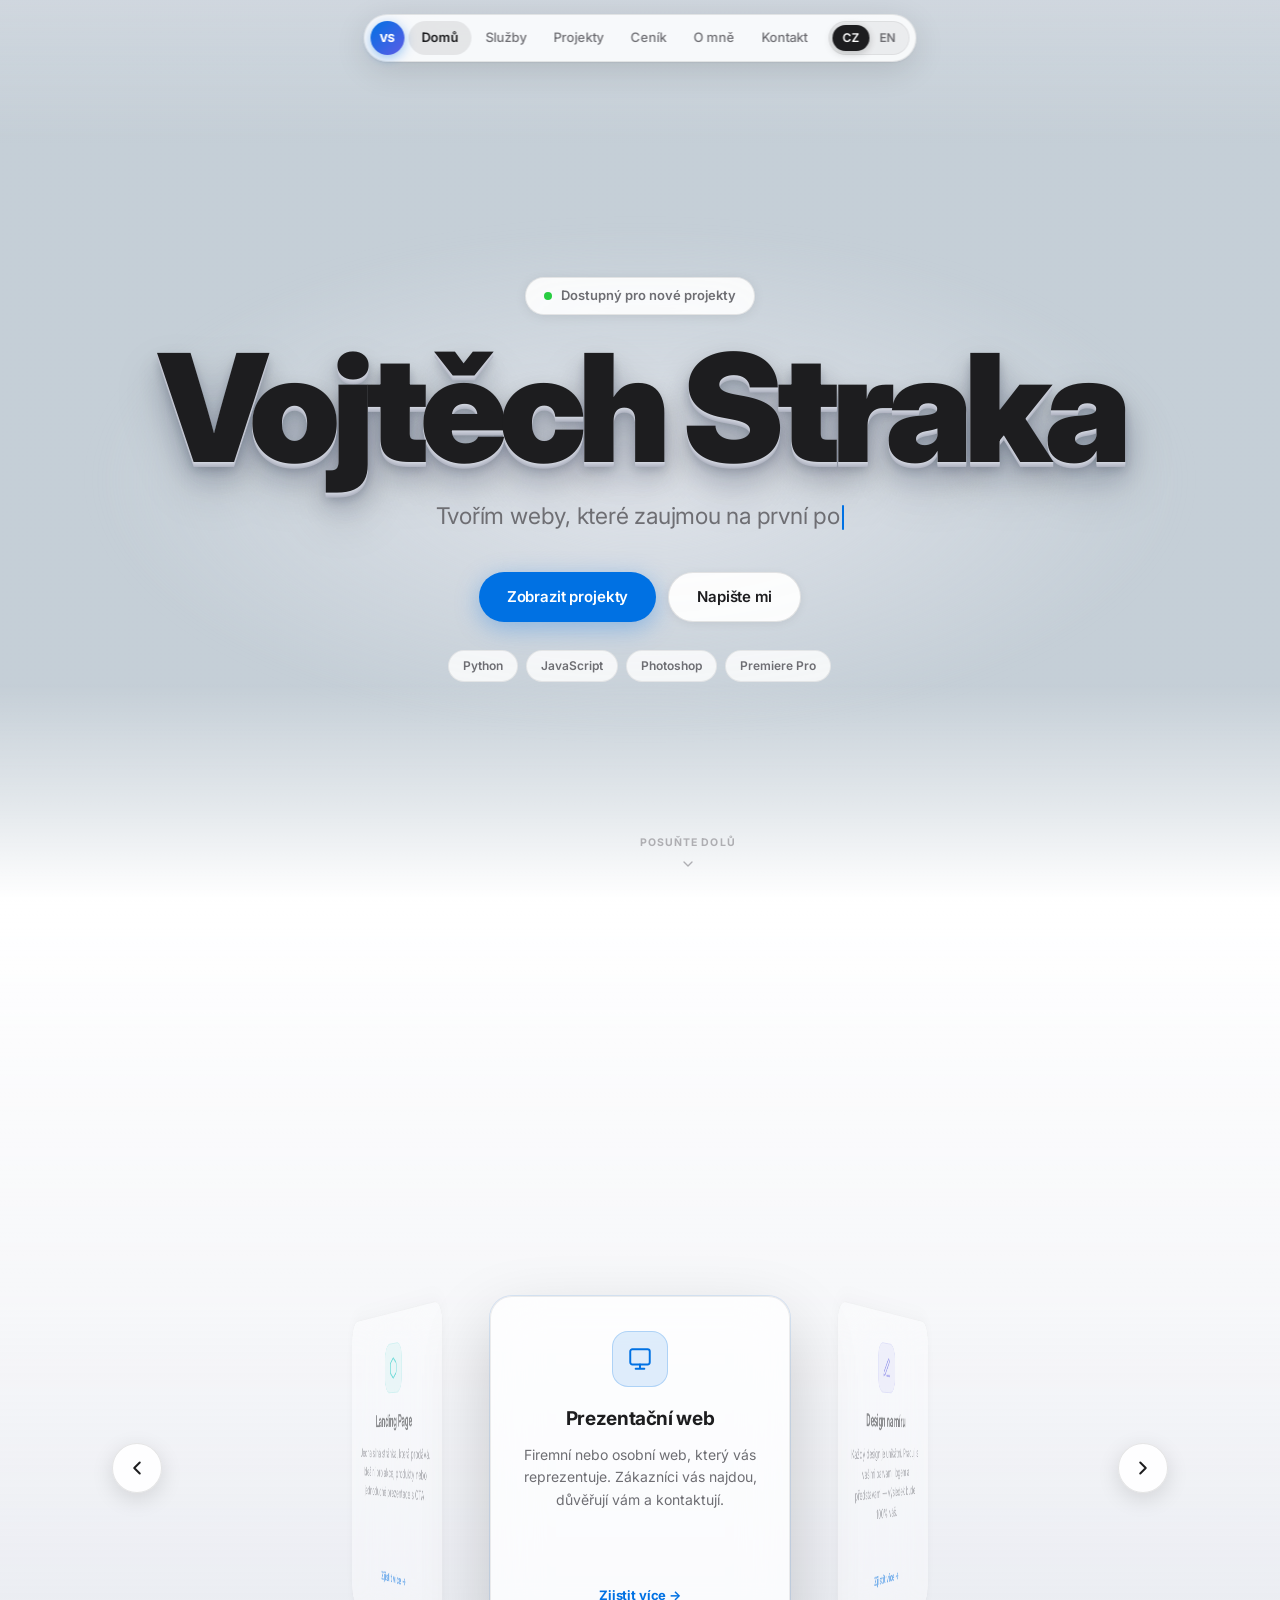
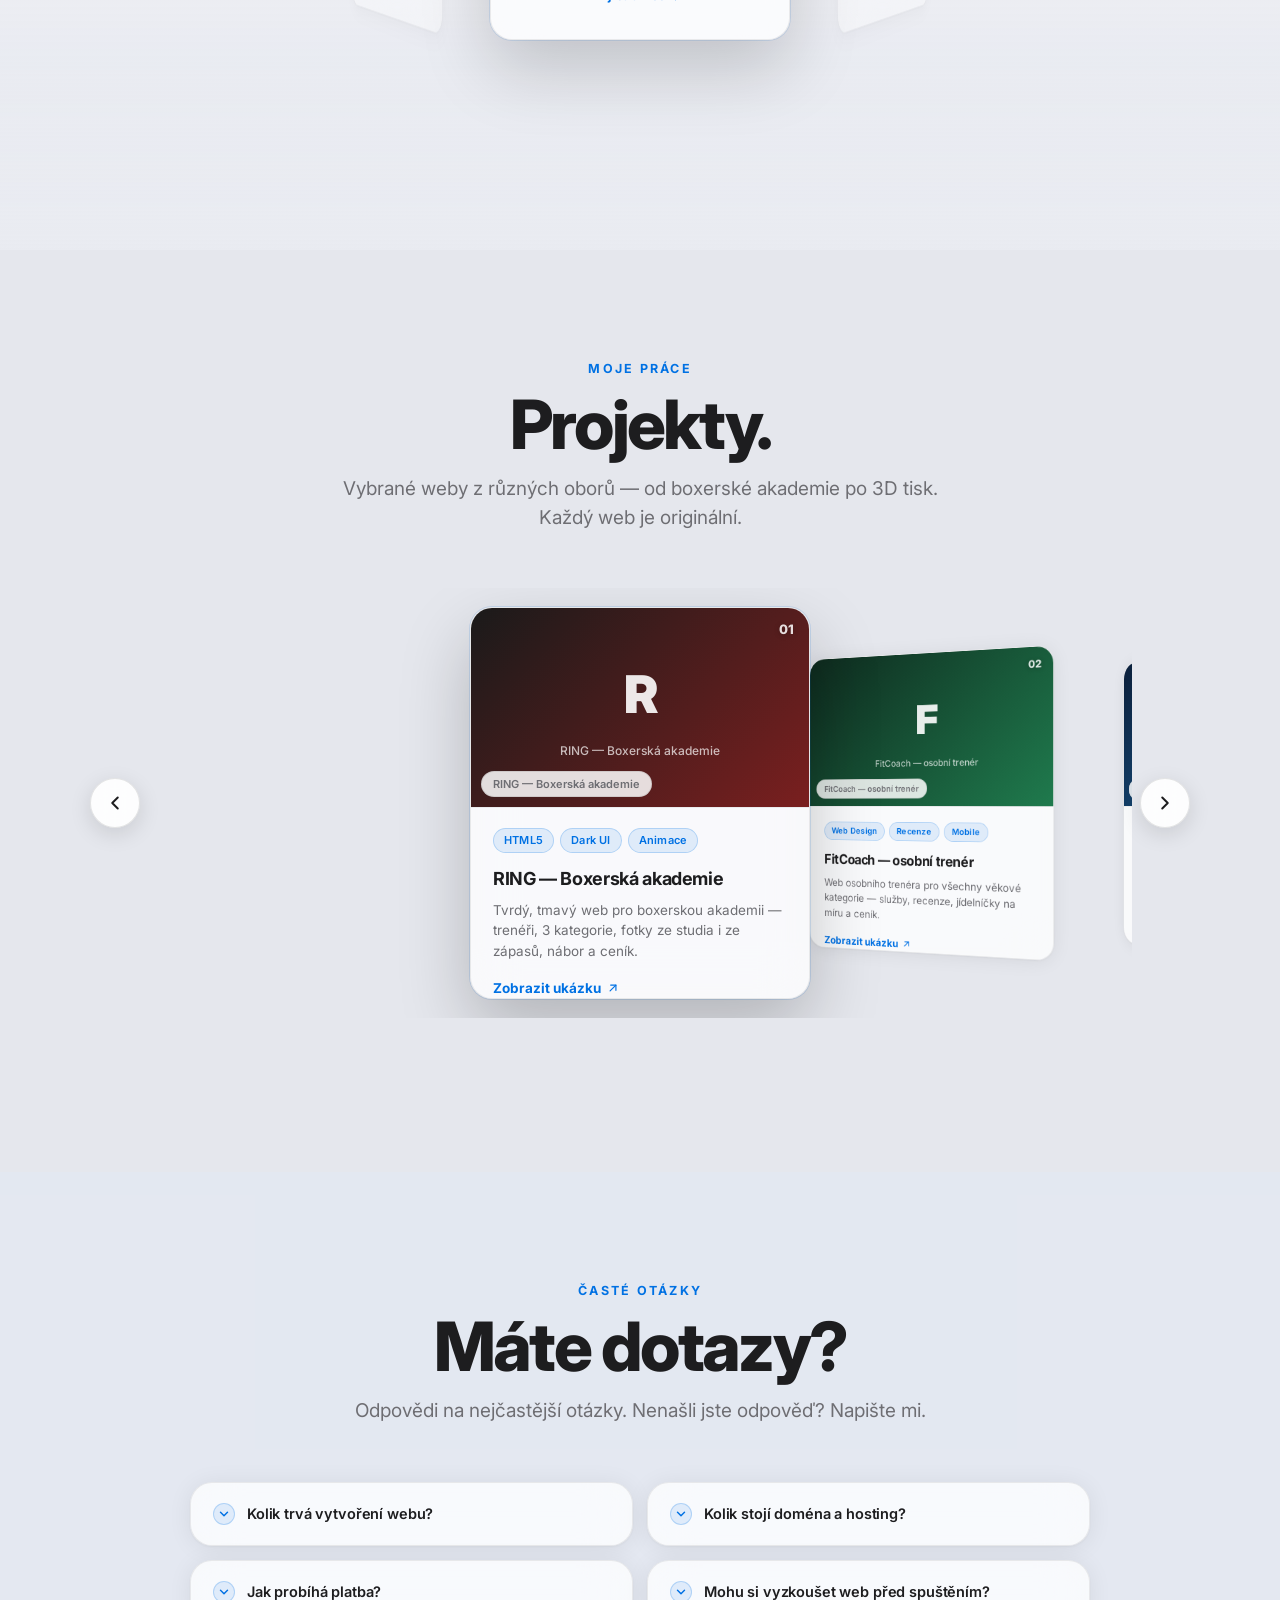
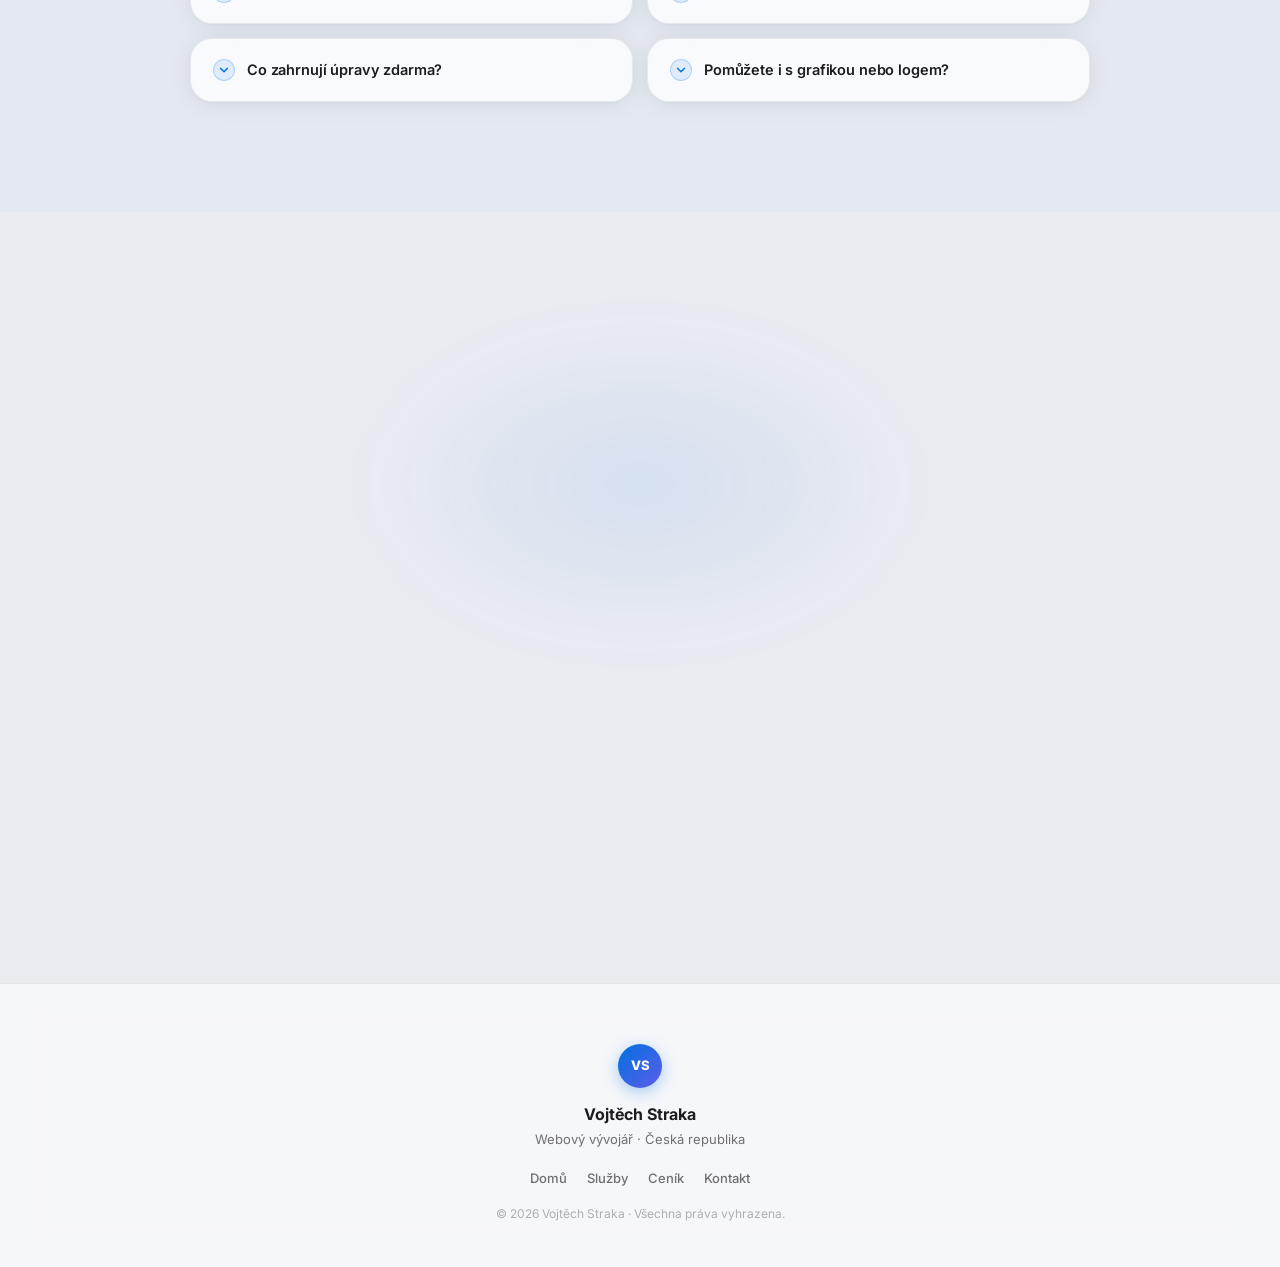
==== index.html @ d9abd53f "new" ====
<!DOCTYPE html>
<html lang="cs">
<head>
  <meta charset="UTF-8">
  <meta name="viewport" content="width=device-width, initial-scale=1">
  <meta name="description" content="Vojtěch Straka — tvořím moderní, rychlé a přehledné webové stránky pro podnikatele a firmy.">
  <meta name="color-scheme" content="light">
  <meta name="theme-color" content="#e9ebf1">
  <meta property="og:title" content="Vojtěch Straka — Webový vývojář">
  <meta property="og:description" content="Tvořím moderní, rychlé a přehledné webové stránky pro podnikatele a firmy.">
  <meta property="og:type" content="website">
  <title>Vojtěch Straka — Webový vývojář</title>
  <link rel="icon" href="data:image/svg+xml,%3Csvg xmlns='http://www.w3.org/2000/svg' viewBox='0 0 64 64'%3E%3Crect width='64' height='64' rx='16' fill='%230071e3'/%3E%3Ctext x='32' y='44' font-family='Arial,sans-serif' font-size='28' font-weight='bold' fill='white' text-anchor='middle'%3EVS%3C/text%3E%3C/svg%3E">
  <link rel="preconnect" href="https://fonts.googleapis.com">
  <link rel="preconnect" href="https://fonts.gstatic.com" crossorigin>
  <link href="https://fonts.googleapis.com/css2?family=Inter:wght@400;500;600;700;800;900&display=swap" rel="stylesheet">
  <link rel="stylesheet" href="style.css">
</head>
<body>

  <!-- ===== Animované pozadí ===== -->
  <div class="bg" aria-hidden="true">
    <div class="bg-blob bg-blob-1"></div>
    <div class="bg-blob bg-blob-2"></div>
    <div class="bg-blob bg-blob-3"></div>
    <div class="bg-grid"></div>
  </div>

  <!-- ===== Navigace ===== -->
  <nav class="island" aria-label="Hlavní navigace">
    <a href="#home" class="island-logo" aria-label="Vojtěch Straka — domů">VS</a>
    <div class="island-links">
      <a href="#home"     class="island-link active" data-spy="home"     data-i18n="nav.home">Domů</a>
      <a href="#services" class="island-link"         data-spy="services" data-i18n="nav.services">Služby</a>
      <a href="#projects" class="island-link"         data-spy="projects" data-i18n="nav.projects">Projekty</a>
      <a href="cenik.html" class="island-link"        data-i18n="nav.pricing">Ceník</a>
      <a href="about.html" class="island-link"        data-i18n="nav.about">O mně</a>
      <a href="#contact"  class="island-link"         data-spy="contact"  data-i18n="nav.contact">Kontakt</a>
    </div>
    <div class="lang-switch" role="group" aria-label="Přepínač jazyka">
      <button type="button" class="lang-btn active" data-lang="cs">CZ</button>
      <button type="button" class="lang-btn" data-lang="en">EN</button>
    </div>
  </nav>

  <!-- ===== Hero ===== -->
  <header id="home" class="hero">
    <!-- Pozadí hory s mlhou / Mountain background with fog -->
    <div class="hero-mountain" aria-hidden="true">
      <div class="hero-mountain-img"></div>
      <div class="hero-clouds hero-clouds-back"></div>
      <div class="hero-mountain-fog"></div>
      <div class="hero-clouds hero-clouds-front"></div>
      <div class="hero-wash"></div>
    </div>

    <div class="hero-inner">
      <span class="hero-chip fx d1">
        <span class="dot" aria-hidden="true"></span>
        <span data-i18n="hero.chip">Dostupný pro nové projekty</span>
      </span>
      <h1 class="hero-name fx d2">Vojtěch Straka</h1>
      <p class="hero-tagline fx d3"><span id="typed"></span><span class="cursor" aria-hidden="true"></span></p>
      <div class="hero-cta fx d4">
        <a href="#projects" class="btn btn-primary" data-i18n="hero.cta1">Zobrazit projekty</a>
        <a href="#contact"  class="btn btn-glass"   data-i18n="hero.cta2">Napište mi</a>
      </div>
      <div class="hero-badges fx d5">
        <span class="hero-badge">Python</span>
        <span class="hero-badge">JavaScript</span>
        <span class="hero-badge">Photoshop</span>
        <span class="hero-badge">Premiere Pro</span>
      </div>
    </div>
    <a href="#services" class="hero-scroll fx d6">
      <span data-i18n="hero.scroll">Posuňte dolů</span>
      <svg viewBox="0 0 24 24" fill="none" stroke="currentColor" stroke-width="2" stroke-linecap="round" stroke-linejoin="round" aria-hidden="true"><path d="m6 9 6 6 6-6"/></svg>
    </a>
  </header>

  <main>

    <!-- ===== Služby / Services (3D kruhový karusel) ===== -->
    <section id="services" class="section services-3d">
      <div class="svc-bg" aria-hidden="true"></div>
      <div class="wrap">
        <div class="section-head reveal">
          <p class="eyebrow" data-i18n="services.eyebrow">Co nabízím</p>
          <h2 class="section-title" data-i18n="services.title">Služby.</h2>
          <p class="section-sub" data-i18n="services.sub">Moderní webové stránky pro podnikatele, firmy i jednotlivce — od návrhu po spuštění.</p>
        </div>

        <div class="svc-stage">
          <button class="svc-nav svc-prev" type="button" aria-label="Předchozí služba">
            <svg viewBox="0 0 24 24" fill="none" stroke="currentColor" stroke-width="2.2" stroke-linecap="round" stroke-linejoin="round"><path d="m15 18-6-6 6-6"/></svg>
          </button>

          <div class="svc-ring" id="svcRing">
            <article class="svc3d glass" style="--i:0">
              <div class="service-icon-wrap" style="--c:#0071e3">
                <svg viewBox="0 0 24 24" fill="none" stroke="currentColor" stroke-width="1.8" stroke-linecap="round" stroke-linejoin="round"><rect x="3" y="3" width="18" height="14" rx="2"/><path d="M8 21h8M12 17v4"/></svg>
              </div>
              <h3 data-i18n="service1.name">Prezentační web</h3>
              <p data-i18n="service1.desc">Firemní nebo osobní web, který vás reprezentuje. Zákazníci vás najdou, důvěřují vám a kontaktují.</p>
              <a href="cenik.html" class="service-link" data-i18n="services.learn">Zjistit více →</a>
            </article>
            <article class="svc3d glass" style="--i:1">
              <div class="service-icon-wrap" style="--c:#5e5ce6">
                <svg viewBox="0 0 24 24" fill="none" stroke="currentColor" stroke-width="1.8" stroke-linecap="round" stroke-linejoin="round"><path d="M12 20h9"/><path d="M16.5 3.5a2.12 2.12 0 0 1 3 3L7 19l-4 1 1-4Z"/></svg>
              </div>
              <h3 data-i18n="service2.name">Design na míru</h3>
              <p data-i18n="service2.desc">Každý design je unikátní. Pracuji s vašimi barvami, logem a představami — výsledek bude 100% váš.</p>
              <a href="cenik.html" class="service-link" data-i18n="services.learn">Zjistit více →</a>
            </article>
            <article class="svc3d glass" style="--i:2">
              <div class="service-icon-wrap" style="--c:#28cd41">
                <svg viewBox="0 0 24 24" fill="none" stroke="currentColor" stroke-width="1.8" stroke-linecap="round" stroke-linejoin="round"><path d="M13 2L3 14h9l-1 8 10-12h-9l1-8z"/></svg>
              </div>
              <h3 data-i18n="service3.name">Rychlé dodání</h3>
              <p data-i18n="service3.desc">Základní web hotový od 5 pracovních dnů. Bez kompromisů na kvalitě — vaše stránky fungují v řádu dnů.</p>
              <a href="cenik.html" class="service-link" data-i18n="services.learn">Zjistit více →</a>
            </article>
            <article class="svc3d glass" style="--i:3">
              <div class="service-icon-wrap" style="--c:#ff9500">
                <svg viewBox="0 0 24 24" fill="none" stroke="currentColor" stroke-width="1.8" stroke-linecap="round" stroke-linejoin="round"><rect x="3" y="3" width="18" height="18" rx="2"/><circle cx="8.5" cy="8.5" r="1.5"/><path d="m21 15-5-5L5 21"/></svg>
              </div>
              <h3 data-i18n="service4.name">Grafika & video</h3>
              <p data-i18n="service4.desc">Loga, bannery a grafika ve Photoshopu i sestřih videa v Premiere — vizuály na míru z jedné ruky.</p>
              <a href="cenik.html" class="service-link" data-i18n="services.learn">Zjistit více →</a>
            </article>
            <article class="svc3d glass" style="--i:4">
              <div class="service-icon-wrap" style="--c:#ff3b30">
                <svg viewBox="0 0 24 24" fill="none" stroke="currentColor" stroke-width="1.8" stroke-linecap="round" stroke-linejoin="round"><path d="M12 22s8-4 8-10V5l-8-3-8 3v7c0 6 8 10 8 10z"/></svg>
              </div>
              <h3 data-i18n="service5.name">Údržba & podpora</h3>
              <p data-i18n="service5.desc">Po spuštění nejste sami. Nabízím údržbu, aktualizace obsahu a technickou podporu podle potřeby.</p>
              <a href="cenik.html" class="service-link" data-i18n="services.learn">Zjistit více →</a>
            </article>
            <article class="svc3d glass" style="--i:5">
              <div class="service-icon-wrap" style="--c:#00c7be">
                <svg viewBox="0 0 24 24" fill="none" stroke="currentColor" stroke-width="1.8" stroke-linecap="round" stroke-linejoin="round"><path d="M21 16V8a2 2 0 0 0-1-1.73l-7-4a2 2 0 0 0-2 0l-7 4A2 2 0 0 0 3 8v8a2 2 0 0 0 1 1.73l7 4a2 2 0 0 0 2 0l7-4A2 2 0 0 0 21 16z"/></svg>
              </div>
              <h3 data-i18n="service6.name">Landing Page</h3>
              <p data-i18n="service6.desc">Jedna silná stránka, která prodává. Ideální pro akce, produkty nebo jednoduché prezentace s CTA.</p>
              <a href="cenik.html" class="service-link" data-i18n="services.learn">Zjistit více →</a>
            </article>
          </div>

          <button class="svc-nav svc-next" type="button" aria-label="Další služba">
            <svg viewBox="0 0 24 24" fill="none" stroke="currentColor" stroke-width="2.2" stroke-linecap="round" stroke-linejoin="round"><path d="m9 18 6-6-6-6"/></svg>
          </button>
        </div>

        <p class="svc-hint reveal">
          <svg viewBox="0 0 24 24" fill="none" stroke="currentColor" stroke-width="1.8" stroke-linecap="round" stroke-linejoin="round" aria-hidden="true"><rect x="6" y="3" width="12" height="18" rx="6"/><path d="M12 7v3"/></svg>
          <span data-i18n="services.hint">Procházejte šipkami</span>
        </p>
      </div>
    </section>

    <!-- ===== Projekty / Projects ===== -->
    <section id="projects" class="section section-dark">
      <div class="wrap">
        <div class="section-head reveal">
          <p class="eyebrow" data-i18n="projects.eyebrow">Moje práce</p>
          <h2 class="section-title" data-i18n="projects.title">Projekty.</h2>
          <p class="section-sub" data-i18n="projects.sub">Ukázky jednostránkých webů různých oborů — od květinářství po módní butiky. Každý web je originální.</p>
        </div>
        <div class="proj-carousel">
          <button class="proj-nav proj-prev" type="button" aria-label="Předchozí projekt">
            <svg viewBox="0 0 24 24" fill="none" stroke="currentColor" stroke-width="2.2" stroke-linecap="round" stroke-linejoin="round"><path d="m15 18-6-6 6-6"/></svg>
          </button>
          <div class="proj-viewport">
            <div class="proj-track" id="projectsGrid"></div>
          </div>
          <button class="proj-nav proj-next" type="button" aria-label="Další projekt">
            <svg viewBox="0 0 24 24" fill="none" stroke="currentColor" stroke-width="2.2" stroke-linecap="round" stroke-linejoin="round"><path d="m9 18 6-6-6-6"/></svg>
          </button>
        </div>
        <p class="proj-hint reveal">
          <span data-i18n="projects.hint">Procházejte šipkami</span>
        </p>
      </div>
    </section>

    <!-- ===== FAQ ===== -->
    <section id="faq" class="section section-tint">
      <div class="wrap">
        <div class="section-head reveal">
          <p class="eyebrow" data-i18n="faq.eyebrow">Časté otázky</p>
          <h2 class="section-title" data-i18n="faq.title">Máte dotazy?</h2>
          <p class="section-sub" data-i18n="faq.sub">Odpovědi na nejčastější otázky. Nenašli jste odpověď? Napište mi.</p>
        </div>
        <div class="faq-grid">
          <details class="glass faq-item reveal">
            <summary class="faq-question" data-i18n="faq.q1">Kolik trvá vytvoření webu?</summary>
            <div class="faq-answer" data-i18n="faq.a1">Jednostránkový web od 5 pracovních dnů, prezentační web (více stránek) 10–14 dní. Záleží na rozsahu. Termín vždy upřesníme předem.</div>
          </details>
          <details class="glass faq-item reveal" style="--d:.06s">
            <summary class="faq-question" data-i18n="faq.q2">Kolik stojí doména a hosting?</summary>
            <div class="faq-answer" data-i18n="faq.a2">Doména a hosting nejsou součástí ceny, ale pomohu vám s výběrem. Doména cca 200 Kč/rok, hosting od 150 Kč/měsíc.</div>
          </details>
          <details class="glass faq-item reveal" style="--d:.12s">
            <summary class="faq-question" data-i18n="faq.q3">Jak probíhá platba?</summary>
            <div class="faq-answer" data-i18n="faq.a3">50 % záloha před zahájením práce, 50 % doplatek po dokončení a schválení webu. Platba probíhá přes PayPal.</div>
          </details>
          <details class="glass faq-item reveal" style="--d:.18s">
            <summary class="faq-question" data-i18n="faq.q4">Mohu si vyzkoušet web před spuštěním?</summary>
            <div class="faq-answer" data-i18n="faq.a4">Ano! Během vývoje zasílám náhled na privátní adrese. Zkontrolujete vše, dáte zpětnou vazbu a požádáte o úpravy.</div>
          </details>
          <details class="glass faq-item reveal" style="--d:.24s">
            <summary class="faq-question" data-i18n="faq.q5">Co zahrnují úpravy zdarma?</summary>
            <div class="faq-answer" data-i18n="faq.a5">Kola úprav zahrnují textové změny, drobné designové úpravy a opravy chyb. Větší přepracování jsou účtována hodinovou sazbou.</div>
          </details>
          <details class="glass faq-item reveal" style="--d:.30s">
            <summary class="faq-question" data-i18n="faq.q6">Pomůžete i s grafikou nebo logem?</summary>
            <div class="faq-answer" data-i18n="faq.a6">Ano — vytvořím grafiku, bannery i jednoduché logo ve Photoshopu a podle potřeby i krátké video v Premiere. Vše sladěné s vaším webem.</div>
          </details>
        </div>
      </div>
    </section>

    <!-- ===== Kontakt / Contact ===== -->
    <section id="contact" class="section contact-section">
      <div class="wrap">
        <div class="section-head reveal">
          <p class="eyebrow" data-i18n="contact.eyebrow">Ozvěte se</p>
          <h2 class="section-title" data-i18n="contact.title">Pojďme tvořit.</h2>
          <p class="section-sub" data-i18n="contact.sub">Máte nápad na web? Rád ho proberu — odpovídám zpravidla do 24 hodin.</p>
          <div class="contact-chip reveal">
            <span class="dot" aria-hidden="true"></span>
            <span data-i18n="contact.available">Aktuálně přijímám nové projekty</span>
          </div>
        </div>
        <div class="contact-grid">

          <div class="glass card contact-card reveal">
            <div class="contact-icon">
              <svg viewBox="0 0 24 24" fill="none" stroke="currentColor" stroke-width="1.8" stroke-linecap="round" stroke-linejoin="round"><rect x="2" y="4" width="20" height="16" rx="3"/><path d="m22 7-10 6L2 7"/></svg>
            </div>
            <p class="contact-label" data-i18n="contact.emailLabel">E-mail</p>
            <p class="contact-value">vojtechstraka@senecio.dev</p>
            <div class="contact-actions">
              <a class="btn btn-primary btn-sm" href="mailto:vojtechstraka@senecio.dev" data-i18n="contact.emailBtn">Napsat e-mail</a>
              <button type="button" class="btn btn-glass btn-sm" data-copy="vojtechstraka@senecio.dev"><span data-i18n="contact.copy">Kopírovat</span></button>
            </div>
          </div>

          <div class="glass card contact-card reveal" style="--d:.1s">
            <div class="contact-icon">
              <svg viewBox="0 0 24 24" fill="none" stroke="currentColor" stroke-width="1.8" stroke-linecap="round" stroke-linejoin="round"><path d="M21 11.5a8.38 8.38 0 0 1-.9 3.8 8.5 8.5 0 0 1-7.6 4.7 8.38 8.38 0 0 1-3.8-.9L3 21l1.9-5.7a8.38 8.38 0 0 1-.9-3.8 8.5 8.5 0 0 1 4.7-7.6 8.38 8.38 0 0 1 3.8-.9h.5a8.48 8.48 0 0 1 8 8v.5z"/></svg>
            </div>
            <p class="contact-label">Discord</p>
            <p class="contact-value">seneci0</p>
            <div class="contact-actions">
              <button type="button" class="btn btn-glass btn-sm" data-copy="seneci0"><span data-i18n="contact.copy">Kopírovat</span></button>
            </div>
          </div>

        </div>
      </div>
    </section>

  </main>

  <footer class="footer">
    <div class="footer-inner">
      <div class="footer-logo" aria-hidden="true">VS</div>
      <p class="footer-name">Vojtěch Straka</p>
      <p class="footer-desc" data-i18n="footer.desc">Webový vývojář · Česká republika</p>
      <div class="footer-links">
        <a href="#home" data-i18n="nav.home">Domů</a>
        <a href="#services" data-i18n="nav.services">Služby</a>
        <a href="cenik.html" data-i18n="nav.pricing">Ceník</a>
        <a href="#contact" data-i18n="nav.contact">Kontakt</a>
      </div>
      <p class="footer-copy">© <span id="year">2026</span> Vojtěch Straka · <span data-i18n="footer.rights">Všechna práva vyhrazena.</span></p>
    </div>
  </footer>

  <noscript>
    <style>.reveal{opacity:1!important;transform:none!important}.fx{animation:none!important;opacity:1!important}</style>
  </noscript>
  <script src="script.js"></script>
</body>
</html>
---- style.css ----
/* ============================================================
   Vojtěch Straka — portfolio
   Apple-inspired · dominantní design · animované pozadí
   ============================================================ */

:root {
  --bg: #e9ebf1;
  --bg-rgb: 233, 235, 241;
  --surface: #ffffff;
  --text: #1d1d1f;
  --text-dim: #6e6e73;
  --text-faint: #aeaeb2;
  --blue: #0071e3;
  --blue-dark: #0055b3;
  --blue-soft: rgba(0,113,227,0.1);
  --blue-border: rgba(0,113,227,0.22);
  --green: #28cd41;
  --glass-bg: rgba(255,255,255,0.76);
  --glass-border: rgba(0,0,0,0.07);
  --glass-shadow: 0 2px 24px rgba(0,0,0,0.07), 0 1px 3px rgba(0,0,0,0.05);
  --radius: 22px;
  --ease: cubic-bezier(0.22,1,0.36,1);
  --font: -apple-system, BlinkMacSystemFont, "SF Pro Display", "SF Pro Text", "Inter", "Segoe UI", Helvetica, Arial, sans-serif;
}

* { margin: 0; padding: 0; box-sizing: border-box; }

html { scroll-behavior: smooth; scroll-padding-top: 90px; }

body {
  font-family: var(--font);
  background: var(--bg);
  color: var(--text);
  line-height: 1.5;
  -webkit-font-smoothing: antialiased;
  text-rendering: optimizeLegibility;
  overflow-x: hidden;
}

::selection { background: rgba(0,113,227,0.18); color: var(--text); }
::-webkit-scrollbar { width: 8px; }
::-webkit-scrollbar-track { background: var(--bg); }
::-webkit-scrollbar-thumb { background: rgba(0,0,0,0.15); border-radius: 99px; border: 2px solid var(--bg); }
::-webkit-scrollbar-thumb:hover { background: rgba(0,0,0,0.25); }

a { color: inherit; text-decoration: none; }
button { font: inherit; color: inherit; background: none; border: none; cursor: pointer; }
img { display: block; max-width: 100%; }

a:focus-visible, button:focus-visible {
  outline: 2px solid var(--blue);
  outline-offset: 3px;
  border-radius: 8px;
}

/* ============================================================
   Animované pozadí / Animated background
   ============================================================ */

.bg {
  position: fixed;
  inset: 0;
  z-index: -1;
  overflow: hidden;
  background: linear-gradient(180deg, #edeef3 0%, #e7e9ef 55%, #e9ebf1 100%);
}

/* Mřížka teček */
.bg-grid {
  position: absolute;
  inset: 0;
  background-image: radial-gradient(circle, rgba(0,0,0,0.05) 1px, transparent 1px);
  background-size: 28px 28px;
}

/* Animované blobby / orbs */
.bg-blob {
  position: absolute;
  border-radius: 50%;
  filter: blur(70px);
  pointer-events: none;
  will-change: transform;
}

.bg-blob-1 {
  width: min(900px, 90vw);
  height: 700px;
  top: -20%;
  left: -15%;
  background: radial-gradient(ellipse, rgba(0,113,227,0.09) 0%, transparent 70%);
  animation: blobMove1 18s ease-in-out infinite alternate;
}

.bg-blob-2 {
  width: min(700px, 80vw);
  height: 600px;
  top: 20%;
  right: -20%;
  background: radial-gradient(ellipse, rgba(94,92,230,0.07) 0%, transparent 70%);
  animation: blobMove2 22s ease-in-out infinite alternate;
}

.bg-blob-3 {
  width: min(500px, 60vw);
  height: 400px;
  bottom: 10%;
  left: 30%;
  background: radial-gradient(ellipse, rgba(0,199,190,0.06) 0%, transparent 70%);
  animation: blobMove3 16s ease-in-out infinite alternate;
}

@keyframes blobMove1 {
  from { transform: translate(0, 0) scale(1); }
  to   { transform: translate(8%, 12%) scale(1.1); }
}
@keyframes blobMove2 {
  from { transform: translate(0, 0) scale(1); }
  to   { transform: translate(-10%, 8%) scale(0.9); }
}
@keyframes blobMove3 {
  from { transform: translate(0, 0) scale(1); }
  to   { transform: translate(-5%, -10%) scale(1.15); }
}

/* ============================================================
   Navigace / Island nav
   ============================================================ */

.island {
  position: fixed;
  top: 14px;
  left: 50%;
  transform: translateX(-50%);
  z-index: 1000;
  display: flex;
  align-items: center;
  gap: 4px;
  padding: 6px;
  border-radius: 999px;
  background: rgba(255,255,255,0.85);
  -webkit-backdrop-filter: blur(32px) saturate(180%);
  backdrop-filter: blur(32px) saturate(180%);
  border: 1px solid rgba(0,0,0,0.09);
  box-shadow: 0 8px 32px rgba(0,0,0,0.12), 0 1px 2px rgba(0,0,0,0.06);
  transition: background 0.4s, box-shadow 0.4s, top 0.4s;
  animation: island-in 0.8s cubic-bezier(0.32,0.72,0,1) 0.1s both;
  max-width: calc(100vw - 24px);
}

@keyframes island-in {
  from { transform: translateX(-50%) scale(0.4); opacity: 0; filter: blur(8px); }
  to   { transform: translateX(-50%) scale(1); opacity: 1; filter: blur(0); }
}

.island > * { animation: island-content 0.5s ease 0.5s both; }
@keyframes island-content { from { opacity: 0; } to { opacity: 1; } }

.island.scrolled {
  top: 8px;
  background: rgba(255,255,255,0.94);
  box-shadow: 0 12px 48px rgba(0,0,0,0.16), 0 1px 2px rgba(0,0,0,0.06);
}

.island-logo {
  display: flex;
  align-items: center;
  justify-content: center;
  width: 34px;
  height: 34px;
  border-radius: 50%;
  background: linear-gradient(135deg, #0071e3, #5e5ce6);
  font-size: 11px;
  font-weight: 800;
  letter-spacing: 0.04em;
  color: #fff;
  box-shadow: 0 3px 12px rgba(0,113,227,0.4);
  flex-shrink: 0;
}

.island-links { display: flex; gap: 1px; }

.island-link {
  padding: 7px 13px;
  border-radius: 999px;
  font-size: 13px;
  font-weight: 500;
  color: var(--text-dim);
  white-space: nowrap;
  transition: color 0.2s, background 0.2s;
}

.island-link:hover { color: var(--text); background: rgba(0,0,0,0.05); }
.island-link.active { color: var(--text); background: rgba(0,0,0,0.08); font-weight: 600; }

.lang-switch {
  display: flex;
  padding: 3px;
  border-radius: 999px;
  background: rgba(0,0,0,0.05);
  border: 1px solid rgba(0,0,0,0.06);
  margin-left: 4px;
}

.lang-btn {
  padding: 4px 10px;
  border-radius: 999px;
  font-size: 12px;
  font-weight: 600;
  color: var(--text-dim);
  transition: color 0.2s, background 0.2s;
}
.lang-btn:hover { color: var(--text); }
.lang-btn.active { background: var(--text); color: #fff; box-shadow: 0 2px 8px rgba(0,0,0,0.22); }

/* ============================================================
   Hero
   ============================================================ */

.hero {
  position: relative;
  min-height: 100vh;
  min-height: 100svh;
  display: flex;
  flex-direction: column;
  align-items: center;
  justify-content: center;
  text-align: center;
  padding: 140px 24px 80px;
  overflow: hidden;
}

/* Pozadí hory s mlhou / Mountain backdrop with fog */
.hero-mountain {
  position: absolute;
  inset: 0;
  z-index: 0;
  overflow: hidden;
}

.hero-mountain-img {
  position: absolute;
  inset: -12% -4% 0 -4%;
  z-index: 0;
  background-color: #c3cdd6;
  background-image:
    linear-gradient(rgba(255,255,255,0.04), rgba(255,255,255,0.04)),
    url('https://images.unsplash.com/photo-1483728642387-6c3bdd6c93e5?auto=format&fit=crop&w=2000&q=80');
  background-size: cover;
  background-position: center top;
  background-repeat: no-repeat;
  will-change: transform;
  transform:
    translate(calc(var(--mx, 0) * 7px), calc(var(--my, 0) * 5px))
    translateY(var(--mtnY, 0px))
    scale(var(--mtnSc, 1.12));
  transition: transform 0.25s ease-out;
}

/* Jemné splynutí dole tak, aby byla vidět CELÁ hora / faint bottom blend, whole mountain visible */
.hero-mountain-fog {
  position: absolute;
  inset: 0;
  z-index: 2;
  background:
    linear-gradient(to bottom, rgba(var(--bg-rgb),0.3) 0%, rgba(var(--bg-rgb),0) 16%),
    linear-gradient(to bottom,
      rgba(255,255,255,0) 0%,
      rgba(255,255,255,0) 76%,
      rgba(255,255,255,0.55) 90%,
      #ffffff 100%);
}

/* Reálné mraky (fotka) ve dvou hloubkách → 3D drone efekt
   Real cloud photo in two depth layers → 3D drone effect */
.hero-clouds {
  position: absolute;
  left: 0;
  right: 0;
  bottom: 0;
  pointer-events: none;
  will-change: transform;
  background-image: url('https://images.unsplash.com/photo-1499346030926-9a72daac6c63?auto=format&fit=crop&w=2000&q=80');
  background-size: cover;
  background-repeat: no-repeat;
  /* horní hrana mraků měkce mizí (žádný ostrý okraj) */
  -webkit-mask-image: linear-gradient(to top, #000 46%, rgba(0,0,0,0.9) 60%, rgba(0,0,0,0.4) 78%, transparent 92%);
  mask-image: linear-gradient(to top, #000 46%, rgba(0,0,0,0.9) 60%, rgba(0,0,0,0.4) 78%, transparent 92%);
  transition: transform 0.25s ease-out;
}

/* Vzdálená vrstva mraků (hloubka) / distant cloud layer */
.hero-clouds-back {
  height: 80%;
  z-index: 1;
  opacity: 0.5;
  filter: blur(2px);
  background-position: center 35%;
  transform:
    translate(calc(var(--mx, 0) * 13px), calc(var(--my, 0) * 8px))
    translateY(var(--cbY, 54%))
    scale(var(--cbSc, 1.05));
  animation: cloudPan 64s ease-in-out infinite alternate-reverse;
}

/* Přední vrstva mraků — hlavní, prolétneš skrz / foreground clouds you fly through */
.hero-clouds-front {
  height: 98%;
  z-index: 3;
  background-position: center bottom;
  transform:
    translate(calc(var(--mx, 0) * 26px), calc(var(--my, 0) * 14px))
    translateY(var(--cfY, 72%))
    scale(var(--cfSc, 1));
  transform-origin: center bottom;
  animation: cloudPan 46s ease-in-out infinite alternate;
}

/* Spodní splynutí fotky do čistě bílé (návaznost na Služby) / blend into pure white */
.hero-clouds-front::after {
  content: "";
  position: absolute;
  left: 0;
  right: 0;
  bottom: 0;
  height: 42%;
  background: linear-gradient(to bottom, rgba(255,255,255,0) 0%, rgba(255,255,255,0.7) 45%, #ffffff 88%);
}

@keyframes cloudPan {
  from { background-position: 44% bottom; }
  to   { background-position: 56% bottom; }
}

/* Bílý závoj — při scrollu přebílí horu, aby přechod do Služeb byl vždy čistě bílý
   White wash — fades in on scroll so the hero always blends seamlessly into white */
.hero-wash {
  position: absolute;
  inset: 0;
  z-index: 2;
  background: #ffffff;
  opacity: 0;
  pointer-events: none;
  will-change: opacity;
}

/* Jemné prosvětlení za textem pro čitelnost / soft light behind text */
.hero-inner::before {
  content: "";
  position: absolute;
  inset: -50px -70px;
  z-index: -1;
  background: radial-gradient(ellipse at center, rgba(var(--bg-rgb),0.72) 0%, rgba(var(--bg-rgb),0) 70%);
  filter: blur(12px);
  pointer-events: none;
}

/* Glow */
.hero-glow {
  position: absolute;
  top: 40%;
  left: 50%;
  transform: translate(-50%, -55%);
  width: min(800px, 90vw);
  height: 400px;
  background: radial-gradient(closest-side, rgba(0,113,227,0.14), transparent);
  filter: blur(60px);
  pointer-events: none;
}

/* Plovoucí dekorativní prvky */
.hero-float {
  position: absolute;
  pointer-events: none;
  opacity: 0;
  animation: floatIn 1s var(--ease) forwards, floatAnim var(--fa, 7s) ease-in-out infinite alternate;
}

.hero-float svg { display: block; }

.hero-float-1 {
  width: 140px;
  top: 18%;
  left: 7%;
  --fa: 8s;
  animation-delay: 1.2s, 1.2s;
  transform: rotate(-8deg);
}
.hero-float-2 {
  width: 90px;
  top: 25%;
  right: 9%;
  --fa: 10s;
  animation-delay: 1.5s, 1.5s;
}
.hero-float-3 {
  width: 160px;
  bottom: 22%;
  left: 4%;
  --fa: 9s;
  animation-delay: 1.8s, 1.8s;
  transform: rotate(5deg);
}
.hero-float-4 {
  width: 100px;
  bottom: 18%;
  right: 7%;
  --fa: 11s;
  animation-delay: 2s, 2s;
}

@keyframes floatIn {
  from { opacity: 0; transform: translateY(20px) rotate(var(--r, 0deg)); }
  to   { opacity: 1; transform: translateY(0) rotate(var(--r, 0deg)); }
}
@keyframes floatAnim {
  from { transform: translateY(0px); }
  to   { transform: translateY(-14px); }
}

/* Hero content */
.hero-inner {
  position: relative;
  z-index: 1;
  display: flex;
  flex-direction: column;
  align-items: center;
  will-change: transform, opacity;
}

.hero-chip {
  display: inline-flex;
  align-items: center;
  gap: 9px;
  padding: 8px 18px;
  border-radius: 999px;
  background: rgba(255,255,255,0.88);
  -webkit-backdrop-filter: blur(20px) saturate(160%);
  backdrop-filter: blur(20px) saturate(160%);
  border: 1px solid rgba(0,0,0,0.09);
  box-shadow: 0 2px 12px rgba(0,0,0,0.08);
  font-size: 13px;
  font-weight: 600;
  color: var(--text-dim);
}

.hero-chip .dot {
  width: 8px;
  height: 8px;
  border-radius: 50%;
  background: var(--green);
  box-shadow: 0 0 0 0 rgba(40,205,65,0.5);
  animation: pulse 2.4s ease-out infinite;
}

@keyframes pulse {
  0%   { box-shadow: 0 0 0 0 rgba(40,205,65,0.5); }
  70%  { box-shadow: 0 0 0 11px rgba(40,205,65,0); }
  100% { box-shadow: 0 0 0 0 rgba(40,205,65,0); }
}

.hero-name {
  margin-top: 22px;
  font-size: clamp(62px, 13vw, 150px);
  font-weight: 900;
  letter-spacing: -0.055em;
  line-height: 0.95;
  color: #1d1d1f;
  /* 3D vystoupení z obrazovky — reaguje na pohyb myši */
  transform:
    perspective(900px)
    rotateX(calc(var(--my, 0) * -5deg))
    rotateY(calc(var(--mx, 0) * 7deg));
  transform-style: preserve-3d;
  transition: transform 0.25s ease-out;
  text-shadow:
    0 1px 0 #cfd3dd,
    0 2px 0 #c7cbd6,
    0 3px 0 #c0c4d0,
    0 4px 0 #b9bdca,
    0 5px 0 #b2b6c3,
    0 7px 10px rgba(20,28,48,0.20),
    0 14px 28px rgba(20,28,48,0.22),
    0 24px 50px rgba(20,28,48,0.18);
}

.hero-tagline {
  margin-top: 20px;
  max-width: 700px;
  min-height: 1.6em;
  font-size: clamp(17px, 2.3vw, 23px);
  font-weight: 400;
  letter-spacing: -0.01em;
  color: var(--text-dim);
}

.cursor {
  display: inline-block;
  width: 2px;
  height: 1.1em;
  margin-left: 2px;
  border-radius: 2px;
  background: var(--blue);
  vertical-align: text-bottom;
  animation: blink 1.1s steps(2,start) infinite;
}
@keyframes blink { 50% { opacity: 0; } }

.hero-cta {
  display: flex;
  flex-wrap: wrap;
  justify-content: center;
  gap: 12px;
  margin-top: 36px;
}

.hero-badges {
  display: flex;
  flex-wrap: wrap;
  justify-content: center;
  gap: 8px;
  margin-top: 28px;
}

.hero-badge {
  padding: 6px 14px;
  border-radius: 999px;
  font-size: 12px;
  font-weight: 600;
  color: var(--text-dim);
  background: rgba(255,255,255,0.8);
  border: 1px solid rgba(0,0,0,0.07);
  backdrop-filter: blur(10px);
  -webkit-backdrop-filter: blur(10px);
}

.hero-scroll {
  position: absolute;
  bottom: 28px;
  left: 50%;
  transform: translateX(-50%);
  display: flex;
  flex-direction: column;
  align-items: center;
  gap: 5px;
  font-size: 10.5px;
  font-weight: 700;
  letter-spacing: 0.1em;
  text-transform: uppercase;
  color: var(--text-faint);
  transition: color 0.3s;
  z-index: 1;
}
.hero-scroll:hover { color: var(--text-dim); }
.hero-scroll svg { width: 16px; height: 16px; animation: bounce 2.2s ease-in-out infinite; }

@keyframes bounce {
  0%, 100% { transform: translateY(0); opacity: 0.6; }
  50%       { transform: translateY(6px); opacity: 1; }
}

/* Entrance animations */
.fx { opacity: 0; animation: rise 0.9s var(--ease) forwards; }
.d1 { animation-delay: 0.4s; }
.d2 { animation-delay: 0.55s; }
.d3 { animation-delay: 0.75s; }
.d4 { animation-delay: 1.0s; }
.d5 { animation-delay: 1.25s; }
.d6 { animation-delay: 1.7s; }

@keyframes rise {
  from { opacity: 0; transform: translateY(30px); filter: blur(6px); }
  to   { opacity: 1; transform: translateY(0); filter: blur(0); }
}

/* ============================================================
   Page hero (podstránky) / sub-page hero
   ============================================================ */

.page-hero {
  position: relative;
  padding: 160px 24px 40px;
  text-align: center;
  overflow: hidden;
}

.page-hero.has-img { padding: 220px 24px 70px; }

.page-hero::before {
  content: "";
  position: absolute;
  top: -30%;
  left: 50%;
  transform: translateX(-50%);
  width: min(700px, 90vw);
  height: 360px;
  background: radial-gradient(closest-side, rgba(0,113,227,0.12), transparent);
  filter: blur(50px);
  pointer-events: none;
}

.page-hero.has-img::before { display: none; }

/* Mlžný obrázek na podstránce „O mně" — jiný motiv než hlavní strana */
.page-hero-bg { position: absolute; inset: 0; z-index: 0; overflow: hidden; }

.page-hero-img {
  position: absolute;
  inset: -8% 0 0 0;
  background-color: #c8cfd6;
  background-image:
    linear-gradient(rgba(233,235,241,0.12), rgba(233,235,241,0.12)),
    url('https://images.unsplash.com/photo-1470071459604-3b5ec3a7fe05?auto=format&fit=crop&w=2000&q=80');
  background-size: cover;
  background-position: center 40%;
  background-repeat: no-repeat;
  will-change: transform;
}

.page-hero-fog {
  position: absolute;
  inset: 0;
  background:
    linear-gradient(to bottom, rgba(var(--bg-rgb),0.45) 0%, rgba(var(--bg-rgb),0) 28%),
    linear-gradient(to bottom,
      rgba(var(--bg-rgb),0) 0%,
      rgba(var(--bg-rgb),0.15) 45%,
      rgba(var(--bg-rgb),0.7) 78%,
      var(--bg) 100%);
}

.page-hero-inner { position: relative; z-index: 1; max-width: 760px; margin: 0 auto; }

.page-hero.has-img .page-hero-inner::before {
  content: "";
  position: absolute;
  inset: -40px -60px;
  z-index: -1;
  background: radial-gradient(ellipse at center, rgba(var(--bg-rgb),0.75) 0%, rgba(var(--bg-rgb),0) 72%);
  filter: blur(12px);
  pointer-events: none;
}

.page-hero-title {
  margin-top: 10px;
  font-size: clamp(44px, 7vw, 76px);
  font-weight: 900;
  letter-spacing: -0.045em;
  line-height: 1.02;
  background: linear-gradient(135deg, #1d1d1f 0%, #3a3a3c 100%);
  -webkit-background-clip: text;
  -webkit-text-fill-color: transparent;
  background-clip: text;
}

.page-hero-sub {
  margin: 18px auto 0;
  max-width: 620px;
  font-size: clamp(16px, 2vw, 20px);
  line-height: 1.6;
  color: var(--text-dim);
}

/* ============================================================
   Tlačítka / Buttons
   ============================================================ */

.btn {
  display: inline-flex;
  align-items: center;
  justify-content: center;
  gap: 8px;
  padding: 13px 28px;
  border-radius: 999px;
  font-size: 15px;
  font-weight: 600;
  letter-spacing: -0.01em;
  transition: transform 0.3s var(--ease), background 0.25s, box-shadow 0.25s;
}
.btn:active { transform: scale(0.96) !important; }

.btn-primary {
  background: var(--blue);
  color: #fff;
  box-shadow: 0 6px 24px rgba(0,113,227,0.35);
}
.btn-primary:hover {
  background: var(--blue-dark);
  box-shadow: 0 10px 32px rgba(0,113,227,0.45);
  transform: translateY(-2px);
}

.btn-glass {
  background: rgba(255,255,255,0.92);
  border: 1px solid rgba(0,0,0,0.1);
  -webkit-backdrop-filter: blur(20px);
  backdrop-filter: blur(20px);
  color: var(--text);
  box-shadow: 0 2px 10px rgba(0,0,0,0.07);
}
.btn-glass:hover {
  background: #fff;
  border-color: rgba(0,0,0,0.15);
  transform: translateY(-2px);
  box-shadow: 0 6px 20px rgba(0,0,0,0.1);
}

.btn-sm  { padding: 9px 18px; font-size: 13px; }
.btn-block { width: 100%; margin-top: 24px; }

/* ============================================================
   Sekce — sdílené / Sections shared
   ============================================================ */

.section { padding: 110px 24px; position: relative; }
.section-dark { background: rgba(0,0,0,0.015); }
.section-tint { background: rgba(0,113,227,0.025); }
.wrap { max-width: 1100px; margin: 0 auto; }

.section-head { text-align: center; margin-bottom: 56px; }

.eyebrow {
  color: var(--blue);
  font-size: 12.5px;
  font-weight: 700;
  text-transform: uppercase;
  letter-spacing: 0.18em;
}

.section-title {
  margin-top: 10px;
  font-size: clamp(40px, 6vw, 68px);
  font-weight: 800;
  letter-spacing: -0.04em;
  line-height: 1.04;
  color: var(--text);
}

.section-sub {
  margin: 16px auto 0;
  max-width: 600px;
  font-size: clamp(16px, 1.8vw, 19px);
  color: var(--text-dim);
}

/* Glass karta */
.glass {
  background: var(--glass-bg);
  border: 1px solid var(--glass-border);
  border-radius: var(--radius);
  -webkit-backdrop-filter: blur(24px) saturate(160%);
  backdrop-filter: blur(24px) saturate(160%);
  box-shadow: var(--glass-shadow);
  transition: transform 0.5s var(--ease), border-color 0.35s, box-shadow 0.35s;
}

.card { padding: 28px 30px; }

.card:hover {
  transform: translateY(-6px);
  border-color: rgba(0,113,227,0.22);
  box-shadow: 0 20px 60px rgba(0,0,0,0.1), 0 0 0 1px rgba(0,113,227,0.1);
}

/* Scroll reveal */
.reveal {
  opacity: 0;
  transform: translateY(26px);
  transition: opacity 0.85s var(--ease), transform 0.85s var(--ease);
  transition-delay: var(--d, 0s);
}
.reveal.in-view { opacity: 1; transform: translateY(0); }

/* ============================================================
   Služby / Services
   ============================================================ */

/* ============================================================
   Služby — 3D kruhový karusel / 3D circular carousel
   ============================================================ */
.services-3d { position: relative; overflow: hidden; }

/* Pozadí s mraky — nahoře splyne s bílou (návaznost na hero) */
.svc-bg {
  position: absolute;
  inset: 0;
  z-index: 0;
  background: url('https://images.unsplash.com/photo-1499346030926-9a72daac6c63?auto=format&fit=crop&w=2000&q=80') center 35% / cover no-repeat;
}
.svc-bg::after {
  content: "";
  position: absolute;
  inset: 0;
  background: linear-gradient(to bottom,
    #ffffff 0%,
    rgba(255,255,255,0.85) 14%,
    rgba(255,255,255,0.62) 42%,
    rgba(var(--bg-rgb),0.82) 80%,
    var(--bg) 100%);
}
.services-3d > .wrap { position: relative; z-index: 1; }

.svc-stage {
  --cw: 300px;
  --ch: 344px;
  --R: 320px;
  position: relative;
  height: 460px;
  margin-top: 24px;
  perspective: 1300px;
  perspective-origin: 50% 44%;
}

.svc-ring {
  position: absolute;
  left: 50%;
  top: 50%;
  width: var(--cw);
  height: var(--ch);
  margin-left: calc(var(--cw) / -2);
  margin-top: calc(var(--ch) / -2);
  transform-style: preserve-3d;
  transform: translateZ(calc(var(--R) * -1)) rotateY(var(--ring, 0deg));
  transition: transform 0.75s cubic-bezier(0.22, 1, 0.36, 1);
}

.svc3d {
  position: absolute;
  left: 0;
  top: 0;
  width: var(--cw);
  height: var(--ch);
  padding: 34px 28px;
  display: flex;
  flex-direction: column;
  align-items: center;
  text-align: center;
  transform: rotateY(calc(var(--i) * 60deg)) translateZ(var(--R));
  -webkit-backface-visibility: hidden;
  backface-visibility: hidden;
  opacity: 0.5;
  transition: opacity 0.6s ease, box-shadow 0.6s ease;
}
.svc3d.is-front {
  opacity: 1;
  box-shadow: 0 28px 70px rgba(0,0,0,0.18), 0 0 0 1px rgba(0,113,227,0.12);
}
.svc3d .service-icon-wrap { margin: 0 auto 18px; }
.svc3d h3 { font-size: 19px; font-weight: 700; letter-spacing: -0.02em; color: var(--text); margin-bottom: 10px; }
.svc3d p { font-size: 14px; line-height: 1.6; color: var(--text-dim); flex: 1; }
.svc3d .service-link { margin-top: 16px; }

.svc-nav {
  position: absolute;
  top: 50%;
  transform: translateY(-50%);
  z-index: 5;
  width: 50px;
  height: 50px;
  border-radius: 50%;
  background: rgba(255,255,255,0.92);
  border: 1px solid rgba(0,0,0,0.1);
  box-shadow: 0 6px 22px rgba(0,0,0,0.12);
  display: flex;
  align-items: center;
  justify-content: center;
  color: var(--text);
  -webkit-backdrop-filter: blur(10px);
  backdrop-filter: blur(10px);
  transition: transform 0.3s var(--ease), background 0.3s;
}
.svc-nav:hover { background: #fff; transform: translateY(-50%) scale(1.1); }
.svc-nav:active { transform: translateY(-50%) scale(0.95); }
.svc-nav svg { width: 22px; height: 22px; }
.svc-prev { left: 2%; }
.svc-next { right: 2%; }

.svc-hint {
  display: flex;
  align-items: center;
  justify-content: center;
  gap: 8px;
  margin-top: 22px;
  font-size: 13px;
  font-weight: 500;
  color: var(--text-dim);
}
.svc-hint svg { width: 16px; height: 16px; opacity: 0.7; }

@media (max-width: 560px) {
  .svc-stage { --cw: 260px; --ch: 372px; --R: 250px; height: 480px; }
  .svc-nav { width: 42px; height: 42px; }
  .svc-prev { left: 0; }
  .svc-next { right: 0; }
}

.services-grid {
  display: grid;
  grid-template-columns: repeat(3, 1fr);
  gap: 20px;
}

.service-card {
  padding: 32px 26px;
  display: flex;
  flex-direction: column;
  gap: 0;
}

.service-icon-wrap {
  width: 56px;
  height: 56px;
  border-radius: 16px;
  background: color-mix(in srgb, var(--c, #0071e3) 12%, transparent);
  border: 1px solid color-mix(in srgb, var(--c, #0071e3) 22%, transparent);
  display: flex;
  align-items: center;
  justify-content: center;
  color: var(--c, #0071e3);
  margin-bottom: 20px;
  flex-shrink: 0;
}
.service-icon-wrap svg { width: 26px; height: 26px; }

.service-card h3 {
  font-size: 18px;
  font-weight: 700;
  letter-spacing: -0.02em;
  color: var(--text);
  margin-bottom: 10px;
}

.service-card p {
  font-size: 14px;
  line-height: 1.65;
  color: var(--text-dim);
  flex: 1;
}

.service-link {
  margin-top: 20px;
  font-size: 13px;
  font-weight: 700;
  color: var(--blue);
  letter-spacing: -0.01em;
  transition: gap 0.3s, color 0.2s;
  display: inline-block;
}
.service-link:hover { color: var(--blue-dark); }

/* ============================================================
   Projekty / Projects
   ============================================================ */

.projects-grid {
  display: grid;
  grid-template-columns: repeat(3, 1fr);
  gap: 22px;
}

.project-card {
  padding: 0;
  overflow: hidden;
  display: flex;
  flex-direction: column;
}

.project-preview {
  position: relative;
  display: block;
  aspect-ratio: 16 / 10;
  overflow: hidden;
  border-bottom: 1px solid rgba(0,0,0,0.06);
}

.project-preview img {
  width: 100%;
  height: 100%;
  object-fit: cover;
  object-position: top;
  transition: transform 0.7s var(--ease);
}
.project-card:hover .project-preview img { transform: scale(1.06); }

.preview-fallback {
  position: absolute;
  inset: 0;
  display: none;
  flex-direction: column;
  align-items: center;
  justify-content: center;
  gap: 8px;
}
.preview-fallback b { font-size: 52px; font-weight: 900; letter-spacing: -0.04em; color: rgba(255,255,255,0.9); }
.preview-fallback i { font-style: normal; font-size: 12px; color: rgba(255,255,255,0.7); font-weight: 500; }

.project-preview.no-img img { display: none; }
.project-preview.no-img .preview-fallback { display: flex; }

.preview-host {
  position: absolute;
  left: 10px;
  bottom: 10px;
  z-index: 2;
  padding: 4px 11px;
  border-radius: 999px;
  background: rgba(255,255,255,0.85);
  -webkit-backdrop-filter: blur(12px);
  backdrop-filter: blur(12px);
  border: 1px solid rgba(0,0,0,0.09);
  font-size: 11px;
  font-weight: 600;
  color: var(--text-dim);
}

/* Pořadové číslo / index badge */
.project-num {
  position: absolute;
  top: 12px;
  right: 14px;
  z-index: 2;
  font-size: 13px;
  font-weight: 800;
  letter-spacing: 0.04em;
  color: #fff;
  text-shadow: 0 1px 6px rgba(0,0,0,0.35);
  opacity: 0.85;
}

/* Overlay s výzvou na proklik / hover overlay */
.project-overlay {
  position: absolute;
  inset: 0;
  z-index: 1;
  display: flex;
  align-items: center;
  justify-content: center;
  background: linear-gradient(to top, rgba(0,113,227,0.5), rgba(10,15,30,0.35));
  -webkit-backdrop-filter: blur(1px);
  backdrop-filter: blur(1px);
  opacity: 0;
  transition: opacity 0.4s var(--ease);
}

.project-view {
  display: inline-flex;
  align-items: center;
  gap: 7px;
  padding: 11px 20px;
  border-radius: 999px;
  background: rgba(255,255,255,0.96);
  color: var(--blue);
  font-size: 13.5px;
  font-weight: 700;
  box-shadow: 0 8px 24px rgba(0,0,0,0.25);
  transform: translateY(14px) scale(0.96);
  transition: transform 0.4s var(--ease);
}
.project-view svg { width: 15px; height: 15px; }

.project-card:hover .project-overlay { opacity: 1; }
.project-card:hover .project-view { transform: translateY(0) scale(1); }

/* Projekty — 3D coverflow ovládaný šipkami / arrow-driven coverflow */
.proj-carousel {
  display: flex;
  align-items: center;
  gap: 8px;
  max-width: 1180px;
  margin: 0 auto;
}
.proj-viewport {
  position: relative;
  flex: 1;
  height: 430px;
  perspective: 1500px;
  overflow: hidden;
}
.proj-track { position: absolute; inset: 0; transform-style: preserve-3d; }

.proj-track .project-card {
  position: absolute;
  top: 50%;
  left: 50%;
  width: 340px;
  height: 392px;
  margin: -196px 0 0 -170px;
  overflow: hidden;
  transition: transform 0.6s var(--ease), opacity 0.6s var(--ease);
  will-change: transform, opacity;
}
.proj-track .project-card.is-active {
  box-shadow: 0 30px 70px rgba(0,0,0,0.22), 0 0 0 1px rgba(0,113,227,0.14);
}
.proj-track .project-preview { aspect-ratio: auto; height: 200px; }
.proj-track .project-body { overflow: hidden; }

.proj-nav {
  flex-shrink: 0;
  width: 50px;
  height: 50px;
  border-radius: 50%;
  background: rgba(255,255,255,0.92);
  border: 1px solid rgba(0,0,0,0.1);
  box-shadow: 0 6px 22px rgba(0,0,0,0.12);
  display: flex;
  align-items: center;
  justify-content: center;
  color: var(--text);
  -webkit-backdrop-filter: blur(10px);
  backdrop-filter: blur(10px);
  transition: transform 0.3s var(--ease), background 0.3s;
}
.proj-nav:hover { background: #fff; transform: scale(1.1); }
.proj-nav:active { transform: scale(0.95); }
.proj-nav svg { width: 22px; height: 22px; }

.proj-hint {
  display: flex;
  align-items: center;
  justify-content: center;
  gap: 8px;
  margin-top: 24px;
  font-size: 13px;
  font-weight: 500;
  color: var(--text-dim);
}

@media (max-width: 640px) {
  .proj-viewport { height: 470px; }
  .proj-track .project-card { width: 280px; height: 440px; margin: -220px 0 0 -140px; }
  .proj-nav { width: 42px; height: 42px; }
}

.project-body {
  display: flex;
  flex-direction: column;
  flex: 1;
  padding: 20px 22px 22px;
}

.project-tags { display: flex; flex-wrap: wrap; gap: 6px; margin-bottom: 12px; }

.tag {
  padding: 3px 10px;
  border-radius: 999px;
  background: var(--blue-soft);
  border: 1px solid var(--blue-border);
  color: var(--blue);
  font-size: 11px;
  font-weight: 600;
  letter-spacing: 0.02em;
}

.project-body h3 { font-size: 18px; font-weight: 700; letter-spacing: -0.02em; color: var(--text); }

.project-body p {
  margin-top: 8px;
  font-size: 13.5px;
  line-height: 1.55;
  color: var(--text-dim);
  flex: 1;
}

.project-link {
  display: inline-flex;
  align-items: center;
  gap: 5px;
  margin-top: 16px;
  font-size: 13.5px;
  font-weight: 700;
  color: var(--blue);
  transition: gap 0.3s;
}
.project-link:hover { gap: 9px; }
.project-link svg { width: 14px; height: 14px; }

/* ============================================================
   Ceník / Pricing
   ============================================================ */

/* Ukázka zdarma / Free sample banner */
.free-sample {
  display: flex;
  align-items: center;
  justify-content: space-between;
  flex-wrap: wrap;
  gap: 24px;
  max-width: 1040px;
  margin: 0 auto 28px;
  padding: 28px 34px;
  border-radius: var(--radius);
  background: linear-gradient(135deg, rgba(40,205,65,0.1), rgba(0,113,227,0.08));
  border: 1px solid rgba(40,205,65,0.25);
  box-shadow: 0 8px 32px rgba(40,205,65,0.1);
  position: relative;
  overflow: hidden;
}

.free-sample::after {
  content: "";
  position: absolute;
  top: -40%;
  right: -10%;
  width: 320px;
  height: 320px;
  background: radial-gradient(circle, rgba(40,205,65,0.14), transparent 70%);
  pointer-events: none;
}

.free-sample-left { flex: 1; min-width: 260px; position: relative; z-index: 1; }

.free-sample-tag {
  display: inline-block;
  padding: 4px 12px;
  border-radius: 999px;
  background: var(--green);
  color: #fff;
  font-size: 11px;
  font-weight: 800;
  text-transform: uppercase;
  letter-spacing: 0.1em;
  box-shadow: 0 4px 12px rgba(40,205,65,0.35);
  margin-bottom: 12px;
}

.free-sample-title {
  font-size: clamp(20px, 3vw, 26px);
  font-weight: 800;
  letter-spacing: -0.03em;
  color: var(--text);
}

.free-sample-desc {
  margin-top: 8px;
  font-size: 14px;
  line-height: 1.6;
  color: var(--text-dim);
  max-width: 560px;
}

.free-sample-right {
  display: flex;
  flex-direction: column;
  align-items: center;
  gap: 10px;
  position: relative;
  z-index: 1;
}

.free-sample-price {
  font-size: clamp(32px, 4vw, 44px);
  font-weight: 900;
  letter-spacing: -0.04em;
  line-height: 1;
  color: var(--green);
}

.free-sample-priceold {
  font-size: 18px;
  font-weight: 500;
  color: var(--text-faint);
  text-decoration: line-through;
  line-height: 1;
}

/* Varianta zkušebního webu (modrá) */
.free-sample.trial {
  background: linear-gradient(135deg, rgba(0,113,227,0.1), rgba(94,92,230,0.08));
  border-color: rgba(0,113,227,0.25);
  box-shadow: 0 8px 32px rgba(0,113,227,0.1);
}
.free-sample.trial::after { background: radial-gradient(circle, rgba(0,113,227,0.14), transparent 70%); }
.free-sample.trial .free-sample-tag { background: var(--blue); box-shadow: 0 4px 12px rgba(0,113,227,0.35); }
.free-sample.trial .free-sample-price { color: var(--blue); }

.pricing-grid {
  display: grid;
  grid-template-columns: repeat(3, 1fr);
  gap: 24px;
  max-width: 1040px;
  margin: 0 auto;
}

.plan { position: relative; padding: 40px 32px 32px; display: flex; flex-direction: column; }

.plan.featured {
  border-color: rgba(0,113,227,0.38);
  box-shadow: 0 10px 50px rgba(0,113,227,0.18), 0 1px 3px rgba(0,0,0,0.05);
}
.plan.featured:hover {
  border-color: rgba(0,113,227,0.6);
  box-shadow: 0 20px 60px rgba(0,113,227,0.24), 0 1px 3px rgba(0,0,0,0.05);
}

.plan-custom {
  background: linear-gradient(135deg, rgba(0,113,227,0.04), rgba(94,92,230,0.04)) !important;
  border-color: rgba(94,92,230,0.18) !important;
}

.plan-badge {
  position: absolute;
  top: -14px;
  left: 50%;
  transform: translateX(-50%);
  padding: 6px 18px;
  border-radius: 999px;
  background: linear-gradient(135deg, #0071e3, #5e5ce6);
  font-size: 11.5px;
  font-weight: 700;
  letter-spacing: 0.07em;
  text-transform: uppercase;
  color: #fff;
  box-shadow: 0 6px 20px rgba(0,113,227,0.42);
  white-space: nowrap;
}

.plan-name { font-size: 22px; font-weight: 800; letter-spacing: -0.03em; color: var(--text); }
.plan-desc { margin-top: 8px; font-size: 14px; color: var(--text-dim); line-height: 1.5; }

.plan-price {
  display: flex;
  align-items: baseline;
  flex-wrap: wrap;
  gap: 4px 10px;
  margin-top: 24px;
  padding-bottom: 22px;
  border-bottom: 1px solid rgba(0,0,0,0.06);
}

.price {
  font-size: clamp(38px, 4.5vw, 48px);
  font-weight: 900;
  letter-spacing: -0.04em;
  line-height: 1;
  color: var(--text);
}

.price-contact {
  font-size: clamp(28px, 3.5vw, 36px);
  color: var(--blue);
}

.price.range { font-size: clamp(24px, 3.2vw, 33px); }

.price-old {
  font-size: 17px;
  font-weight: 500;
  color: var(--text-faint);
  text-decoration: line-through;
}

.per { font-size: 13px; color: var(--text-dim); align-self: flex-end; margin-bottom: 3px; }

.plan-features { list-style: none; margin-top: 20px; flex: 1; }

.plan-features li {
  display: flex;
  align-items: flex-start;
  gap: 12px;
  padding: 9px 0;
  font-size: 14px;
  color: var(--text);
  border-bottom: 1px solid rgba(0,0,0,0.05);
}
.plan-features li:last-child { border-bottom: none; }

.check {
  display: flex;
  align-items: center;
  justify-content: center;
  width: 20px;
  height: 20px;
  border-radius: 50%;
  background: var(--blue-soft);
  flex-shrink: 0;
  margin-top: 1px;
}
.check svg { width: 10px; height: 10px; color: var(--blue); }

/* Platební podmínky */
.payment-terms {
  margin-top: 60px;
  padding: 40px 36px;
  background: rgba(255,255,255,0.72);
  border: 1px solid rgba(0,0,0,0.07);
  border-radius: var(--radius);
  -webkit-backdrop-filter: blur(20px);
  backdrop-filter: blur(20px);
  box-shadow: var(--glass-shadow);
}

.payment-title {
  font-size: 20px;
  font-weight: 700;
  letter-spacing: -0.025em;
  color: var(--text);
  margin-bottom: 28px;
  text-align: center;
}

.payment-grid {
  display: grid;
  grid-template-columns: repeat(4, 1fr);
  gap: 24px;
}

.payment-item {
  display: flex;
  flex-direction: column;
  align-items: center;
  text-align: center;
  gap: 12px;
}

.payment-num {
  display: flex;
  align-items: center;
  justify-content: center;
  width: 64px;
  height: 64px;
  border-radius: 20px;
  background: linear-gradient(135deg, var(--blue), #5e5ce6);
  font-size: 20px;
  font-weight: 900;
  color: #fff;
  letter-spacing: -0.03em;
  box-shadow: 0 6px 20px rgba(0,113,227,0.3);
  flex-shrink: 0;
}
.payment-num svg { width: 26px; height: 26px; stroke: #fff; }

.payment-text {
  display: flex;
  flex-direction: column;
  gap: 4px;
}
.payment-text strong {
  font-size: 14px;
  font-weight: 700;
  color: var(--text);
  display: block;
}
.payment-text span {
  font-size: 13px;
  color: var(--text-dim);
  line-height: 1.55;
  display: block;
}

.pricing-note {
  margin-top: 32px;
  text-align: center;
  font-size: 14.5px;
  color: var(--text-dim);
}

/* ============================================================
   O mně / About — nový layout
   ============================================================ */

.about-grid {
  display: grid;
  grid-template-columns: 300px 1fr;
  gap: 32px;
  align-items: start;
}

.about-left {
  display: flex;
  flex-direction: column;
  gap: 20px;
  position: sticky;
  top: 90px;
}

.about-profile {
  padding: 36px 26px;
  text-align: center;
}

.profile-avatar {
  display: flex;
  align-items: center;
  justify-content: center;
  width: 88px;
  height: 88px;
  border-radius: 50%;
  background: linear-gradient(135deg, #0071e3, #5e5ce6);
  font-size: 26px;
  font-weight: 800;
  color: #fff;
  margin: 0 auto 18px;
  box-shadow: 0 8px 28px rgba(0,113,227,0.35);
}

.profile-name { font-size: 20px; font-weight: 700; letter-spacing: -0.02em; }
.profile-role { margin-top: 4px; font-size: 13px; font-weight: 500; color: var(--text-dim); }

.profile-divider {
  width: 40px;
  height: 2px;
  border-radius: 2px;
  background: linear-gradient(90deg, var(--blue), #5e5ce6);
  margin: 18px auto;
}

.profile-facts { text-align: left; }

.profile-fact {
  display: flex;
  align-items: flex-start;
  gap: 12px;
  padding: 10px 0;
  border-bottom: 1px solid rgba(0,0,0,0.05);
}
.profile-fact:last-child { border-bottom: none; }

.fact-icon { font-size: 18px; flex-shrink: 0; margin-top: 1px; }

.fact-label {
  display: block;
  font-size: 10.5px;
  font-weight: 700;
  text-transform: uppercase;
  letter-spacing: 0.1em;
  color: var(--text-faint);
  margin-bottom: 2px;
}

.fact-val { font-size: 14px; font-weight: 500; color: var(--text); }

/* Stats pod profilem */
.about-stats {
  display: grid;
  grid-template-columns: repeat(3, 1fr);
  gap: 12px;
}

.about-stat {
  padding: 18px 10px;
  text-align: center;
  display: flex;
  flex-direction: column;
  gap: 4px;
  border-radius: var(--radius);
}

.stat-num {
  font-size: clamp(28px, 3.5vw, 38px);
  font-weight: 900;
  letter-spacing: -0.04em;
  line-height: 1;
  color: var(--blue);
}

.stat-label { font-size: 11px; color: var(--text-dim); font-weight: 600; text-transform: uppercase; letter-spacing: 0.05em; }

/* Pravý sloupec */
.about-right {
  display: flex;
  flex-direction: column;
  gap: 32px;
}

.about-quote {
  font-size: clamp(18px, 2.2vw, 24px);
  font-weight: 400;
  line-height: 1.6;
  letter-spacing: -0.01em;
  color: var(--text-dim);
  font-style: italic;
  border-left: 3px solid var(--blue);
  padding-left: 22px;
}

/* Timeline */
.timeline {
  display: flex;
  flex-direction: column;
  gap: 0;
  position: relative;
  padding-left: 24px;
  border-left: 2px solid rgba(0,113,227,0.15);
}

.timeline-item {
  position: relative;
  padding: 0 0 28px 24px;
}
.timeline-item:last-child { padding-bottom: 0; }

.timeline-dot {
  position: absolute;
  left: -8px;
  top: 4px;
  width: 14px;
  height: 14px;
  border-radius: 50%;
  background: var(--blue);
  border: 3px solid var(--bg);
  box-shadow: 0 0 0 2px var(--blue);
}

.timeline-year {
  display: inline-block;
  font-size: 11px;
  font-weight: 700;
  text-transform: uppercase;
  letter-spacing: 0.14em;
  color: var(--blue);
  margin-bottom: 6px;
}

.timeline-body h4 {
  font-size: 16px;
  font-weight: 700;
  letter-spacing: -0.01em;
  color: var(--text);
  margin-bottom: 6px;
}

.timeline-body p {
  font-size: 14px;
  line-height: 1.65;
  color: var(--text-dim);
}

/* Dovednosti — inline boxy */
.skill-boxes {
  display: flex;
  flex-direction: column;
  gap: 14px;
}

.skill-box {
  display: flex;
  flex-direction: column;
  gap: 8px;
}

.skill-box-top {
  display: flex;
  align-items: center;
  gap: 12px;
}

.skill-box-name { font-size: 14px; font-weight: 600; color: var(--text); flex: 1; }
.skill-box-pct  { font-size: 12px; font-weight: 600; color: var(--text-faint); }

.tile {
  display: flex;
  align-items: center;
  justify-content: center;
  width: 36px;
  height: 36px;
  border-radius: 10px;
  font-weight: 800;
  color: #fff;
  flex-shrink: 0;
  font-size: 13px;
  box-shadow: 0 4px 12px rgba(0,0,0,0.2);
}

.tile-html { background: linear-gradient(135deg, #e34c26, #f06529); }
.tile-js   { background: linear-gradient(135deg, #f7df1e, #e6c200); color: #1d1d1f; }
.tile-php  { background: linear-gradient(135deg, #5d61a8, #777bb3); font-size: 11px; }
.tile-ps   { background: linear-gradient(135deg, #001e36, #00385f); color: #31a8ff; }
.tile-py   { background: linear-gradient(135deg, #366a96, #ffd43b); color: #fff; }
.tile-pr   { background: linear-gradient(135deg, #1d0a3a, #9a73ff); color: #eccbff; }

.bar {
  height: 5px;
  border-radius: 99px;
  background: rgba(0,0,0,0.07);
  overflow: hidden;
}

.bar-fill {
  width: 0;
  height: 100%;
  border-radius: 99px;
  background: linear-gradient(90deg, #0071e3, #5e9ef0);
  transition: width 1.4s var(--ease) 0.3s;
}

.skill-box.in-view .bar-fill,
.skill-boxes.in-view .skill-box .bar-fill { width: var(--level, 50%); }

/* ============================================================
   FAQ
   ============================================================ */

.faq-grid {
  display: grid;
  grid-template-columns: repeat(2, 1fr);
  gap: 14px;
  max-width: 900px;
  margin: 0 auto;
}

.faq-item { padding: 0; cursor: pointer; }

.faq-question {
  display: flex;
  align-items: center;
  gap: 12px;
  padding: 20px 22px;
  font-size: 14.5px;
  font-weight: 600;
  color: var(--text);
  cursor: pointer;
  user-select: none;
  list-style: none;
  letter-spacing: -0.01em;
  transition: color 0.2s;
}
.faq-question::marker { display: none; }
.faq-question:hover { color: var(--blue); }

.faq-question::before {
  content: '';
  display: block;
  width: 20px;
  height: 20px;
  border-radius: 50%;
  background: var(--blue-soft);
  border: 1px solid var(--blue-border);
  flex-shrink: 0;
  background-image: url("data:image/svg+xml,%3Csvg xmlns='http://www.w3.org/2000/svg' viewBox='0 0 24 24' fill='none' stroke='%230071e3' stroke-width='2.5' stroke-linecap='round' stroke-linejoin='round'%3E%3Cpath d='m6 9 6 6 6-6'/%3E%3C/svg%3E");
  background-size: 14px;
  background-repeat: no-repeat;
  background-position: center;
  transition: transform 0.3s;
}

.faq-item[open] .faq-question::before { transform: rotate(180deg); }

.faq-answer {
  padding: 0 22px 18px 54px;
  font-size: 14px;
  line-height: 1.7;
  color: var(--text-dim);
  animation: slideDown 0.28s ease;
}

@keyframes slideDown {
  from { opacity: 0; transform: translateY(-8px); }
  to   { opacity: 1; transform: translateY(0); }
}

/* ============================================================
   Kontakt / Contact
   ============================================================ */

/* Pozadí + akcent sekce kontakt */
.contact-section { position: relative; overflow: hidden; }
.contact-section::before {
  content: "";
  position: absolute;
  top: 8%;
  left: 50%;
  transform: translateX(-50%);
  width: min(760px, 90vw);
  height: 420px;
  background: radial-gradient(closest-side, rgba(0,113,227,0.1), transparent 70%);
  filter: blur(40px);
  pointer-events: none;
}

/* Chip dostupnosti */
.contact-chip {
  display: inline-flex;
  align-items: center;
  gap: 9px;
  margin: 20px auto 0;
  padding: 8px 18px;
  border-radius: 999px;
  background: rgba(255,255,255,0.85);
  -webkit-backdrop-filter: blur(20px) saturate(160%);
  backdrop-filter: blur(20px) saturate(160%);
  border: 1px solid rgba(0,0,0,0.08);
  box-shadow: 0 2px 12px rgba(0,0,0,0.06);
  font-size: 13px;
  font-weight: 600;
  color: var(--text-dim);
}
.contact-chip .dot {
  width: 8px;
  height: 8px;
  border-radius: 50%;
  background: var(--green);
  box-shadow: 0 0 0 0 rgba(40,205,65,0.5);
  animation: pulse 2.4s ease-out infinite;
}

.contact-grid {
  display: grid;
  grid-template-columns: repeat(2, 1fr);
  gap: 22px;
  max-width: 800px;
  margin: 0 auto;
  position: relative;
}

.contact-card {
  text-align: center;
  display: flex;
  flex-direction: column;
  align-items: center;
  padding: 38px 28px;
  position: relative;
  overflow: hidden;
}

/* Animovaný horní proužek na hover */
.contact-card::before {
  content: "";
  position: absolute;
  top: 0;
  left: 0;
  right: 0;
  height: 3px;
  background: linear-gradient(90deg, #0071e3, #5e5ce6, #00c7be);
  transform: scaleX(0);
  transform-origin: left;
  transition: transform 0.5s var(--ease);
}
.contact-card:hover::before { transform: scaleX(1); }

.contact-icon {
  display: flex;
  align-items: center;
  justify-content: center;
  width: 60px;
  height: 60px;
  border-radius: 50%;
  background: var(--blue-soft);
  border: 1px solid var(--blue-border);
  color: var(--blue);
  transition: transform 0.45s var(--ease), background 0.35s ease, color 0.35s ease, box-shadow 0.35s ease;
}
.contact-card:hover .contact-icon {
  background: linear-gradient(135deg, #0071e3, #5e5ce6);
  color: #fff;
  border-color: transparent;
  transform: translateY(-3px) scale(1.08) rotate(-6deg);
  box-shadow: 0 10px 26px rgba(0,113,227,0.4);
}
.contact-icon svg { width: 24px; height: 24px; }

.contact-label {
  margin-top: 16px;
  font-size: 11px;
  font-weight: 700;
  text-transform: uppercase;
  letter-spacing: 0.14em;
  color: var(--text-faint);
}

.contact-value {
  margin-top: 6px;
  font-size: clamp(14px, 2vw, 18px);
  font-weight: 600;
  letter-spacing: -0.01em;
  word-break: break-word;
  color: var(--text);
  -webkit-user-select: all;
  user-select: all;
}

.contact-actions {
  display: flex;
  flex-wrap: wrap;
  justify-content: center;
  gap: 10px;
  margin-top: 22px;
}

/* ============================================================
   Patička / Footer
   ============================================================ */

.footer {
  padding: 60px 24px 44px;
  border-top: 1px solid rgba(0,0,0,0.07);
  background: rgba(255,255,255,0.6);
  -webkit-backdrop-filter: blur(20px);
  backdrop-filter: blur(20px);
}

.footer-inner {
  max-width: 600px;
  margin: 0 auto;
  text-align: center;
}

.footer-logo {
  display: inline-flex;
  align-items: center;
  justify-content: center;
  width: 44px;
  height: 44px;
  border-radius: 50%;
  background: linear-gradient(135deg, #0071e3, #5e5ce6);
  font-size: 13px;
  font-weight: 800;
  color: #fff;
  box-shadow: 0 4px 16px rgba(0,113,227,0.35);
  margin-bottom: 14px;
}

.footer-name { font-size: 16px; font-weight: 700; color: var(--text); }
.footer-desc { margin-top: 4px; font-size: 13px; color: var(--text-dim); }

.footer-links {
  display: flex;
  justify-content: center;
  flex-wrap: wrap;
  gap: 4px 20px;
  margin: 20px 0 16px;
}

.footer-links a {
  font-size: 13px;
  color: var(--text-dim);
  font-weight: 500;
  transition: color 0.2s;
}
.footer-links a:hover { color: var(--blue); }

.footer-copy { font-size: 12px; color: var(--text-faint); }

/* ============================================================
   Responzivita / Responsive
   ============================================================ */

@media (max-width: 1080px) {
  .services-grid { grid-template-columns: repeat(2, 1fr); }
  .pricing-grid  { grid-template-columns: 1fr; max-width: 520px; }
  .about-grid    { grid-template-columns: 1fr; }
  .about-left    { position: static; }
}

@media (max-width: 860px) {
  .contact-grid   { grid-template-columns: 1fr; max-width: 480px; }
  .payment-grid   { grid-template-columns: repeat(2, 1fr); }
  .projects-grid  { grid-template-columns: repeat(2, 1fr); }
  .faq-grid       { grid-template-columns: 1fr; }
}

@media (max-width: 720px) {
  .island { top: 8px; padding: 5px; gap: 2px; }
  .island-link { padding: 6px 10px; font-size: 12px; }
  .island-logo { width: 30px; height: 30px; font-size: 10px; }
  .lang-btn { padding: 3px 9px; font-size: 11px; }
  .section { padding: 80px 18px; }
  .hero { padding: 120px 18px 70px; }
  .hero-float { display: none; }
  .about-stats { grid-template-columns: repeat(3, 1fr); }
}

@media (max-width: 600px) {
  .services-grid { grid-template-columns: 1fr; }
  .projects-grid { grid-template-columns: 1fr; }
  .payment-grid  { grid-template-columns: 1fr 1fr; gap: 16px; }
  .hero-cta .btn { width: min(100%, 300px); }
  .hero-badges   { display: none; }
  .free-sample { flex-direction: column; align-items: flex-start; text-align: left; padding: 24px; }
  .free-sample-right { align-items: stretch; width: 100%; }
  .free-sample-right .btn { width: 100%; }
}

@media (max-width: 420px) {
  .island-logo  { display: none; }
  .payment-grid { grid-template-columns: 1fr; }
  .about-stats  { grid-template-columns: 1fr; }
}

/* ============================================================
   Omezený pohyb / Reduced motion
   ============================================================ */

@media (prefers-reduced-motion: reduce) {
  html { scroll-behavior: auto; }
  *, *::before, *::after {
    animation-duration: 0.01ms !important;
    animation-iteration-count: 1 !important;
    transition-duration: 0.01ms !important;
  }
  .reveal, .fx { opacity: 1; transform: none; }
  .skill-box .bar-fill { width: var(--level, 50%); }
}
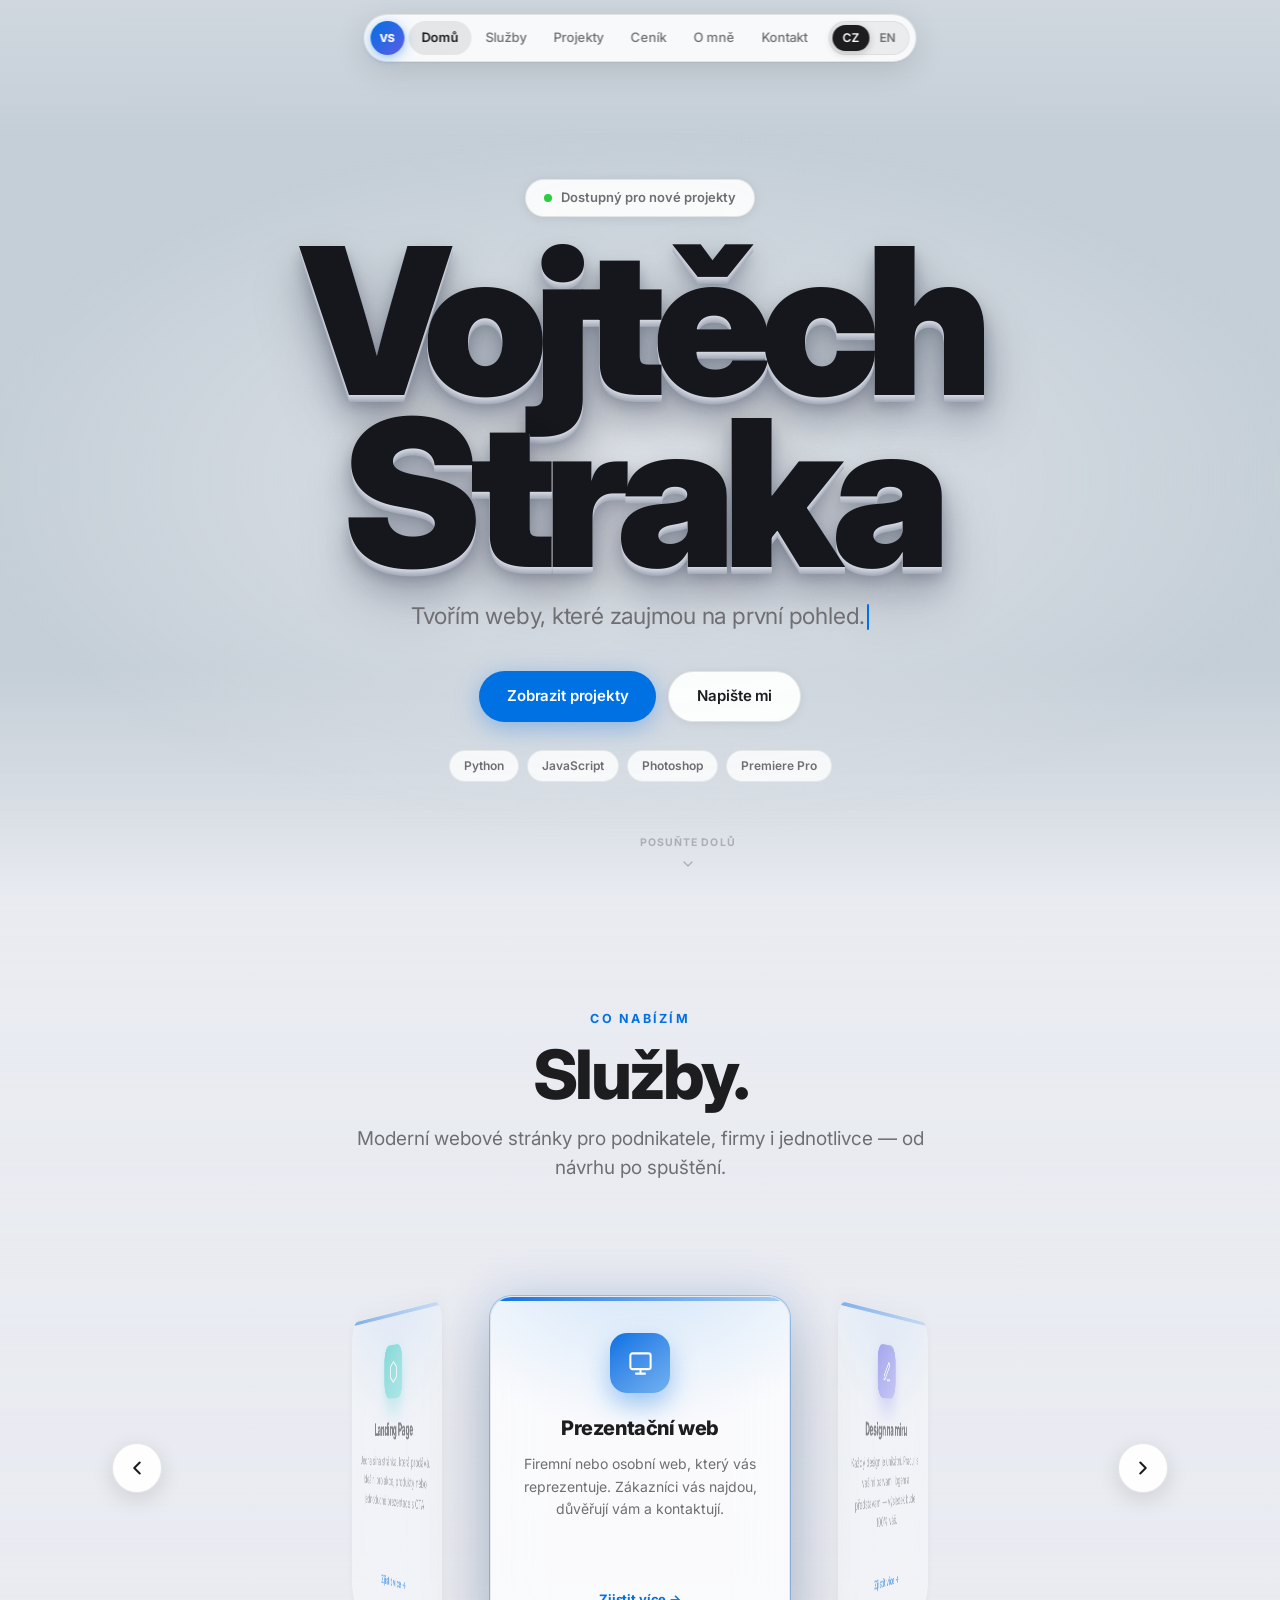
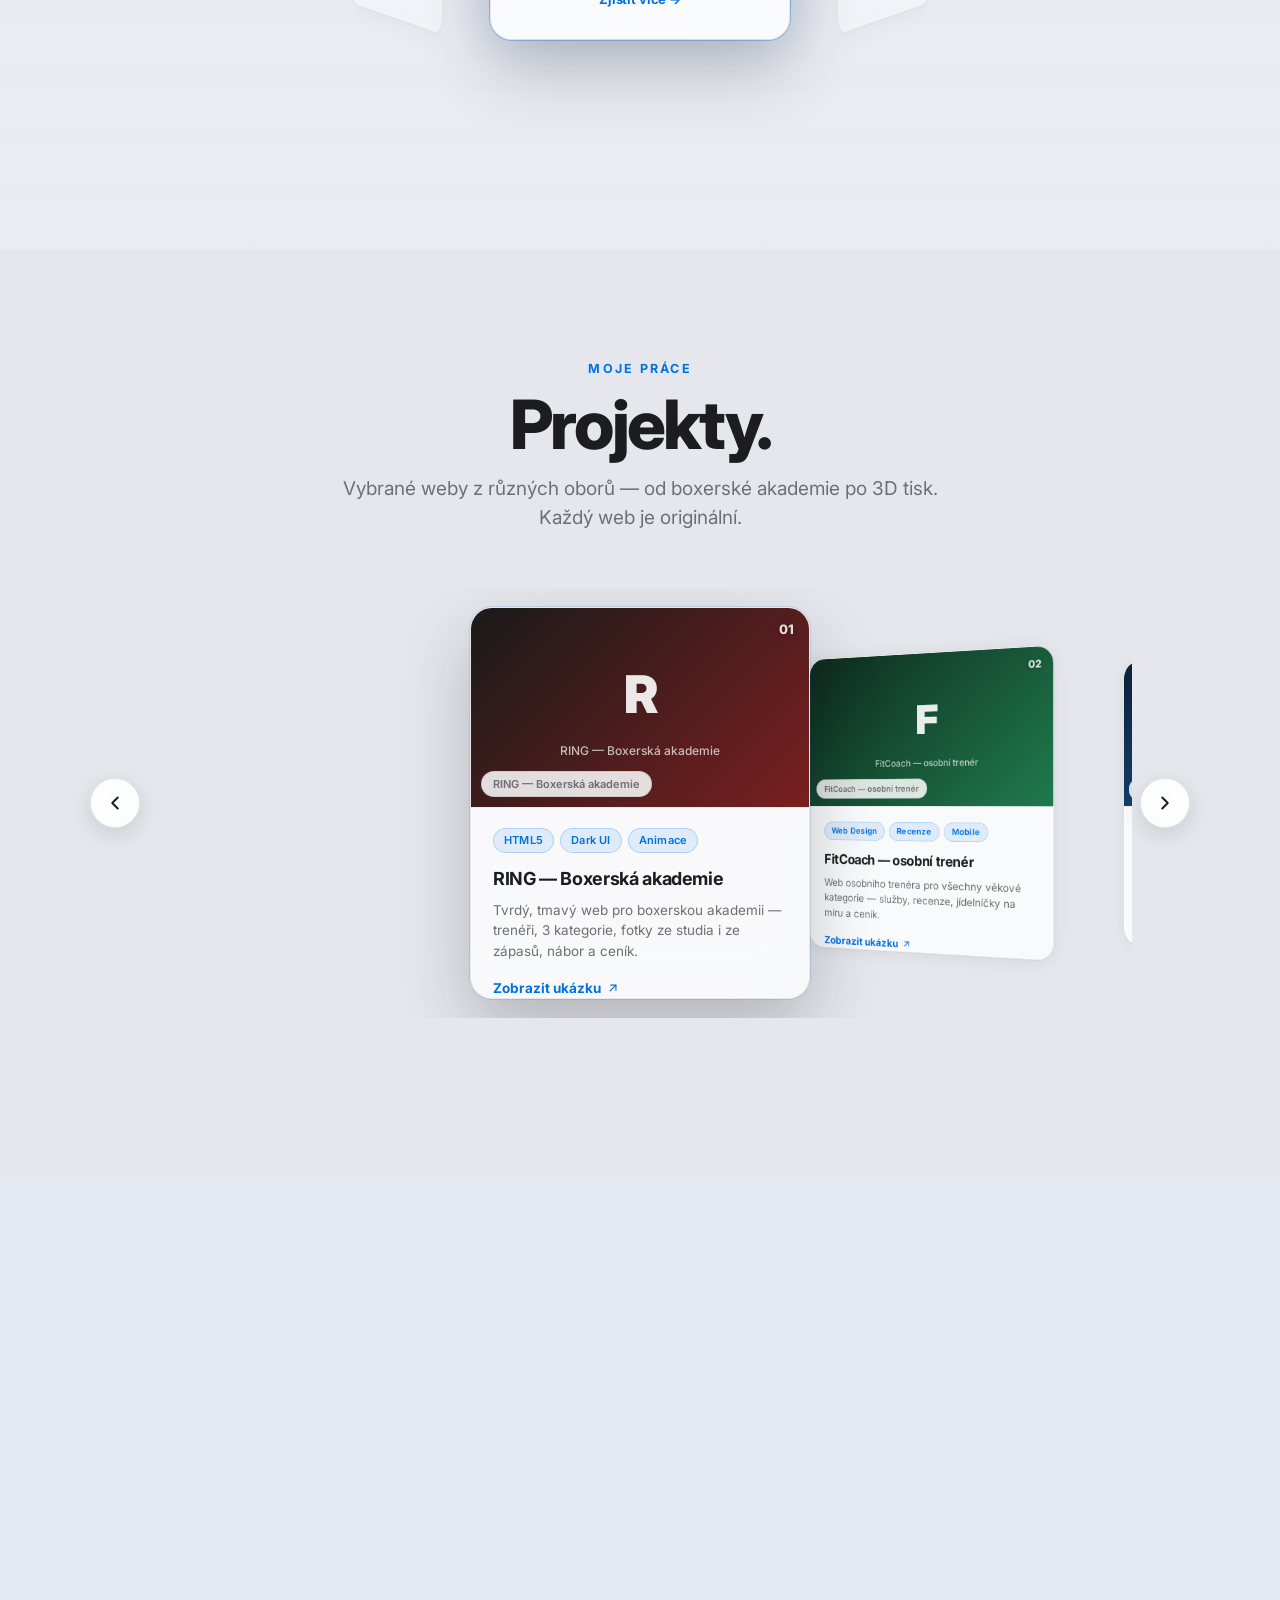
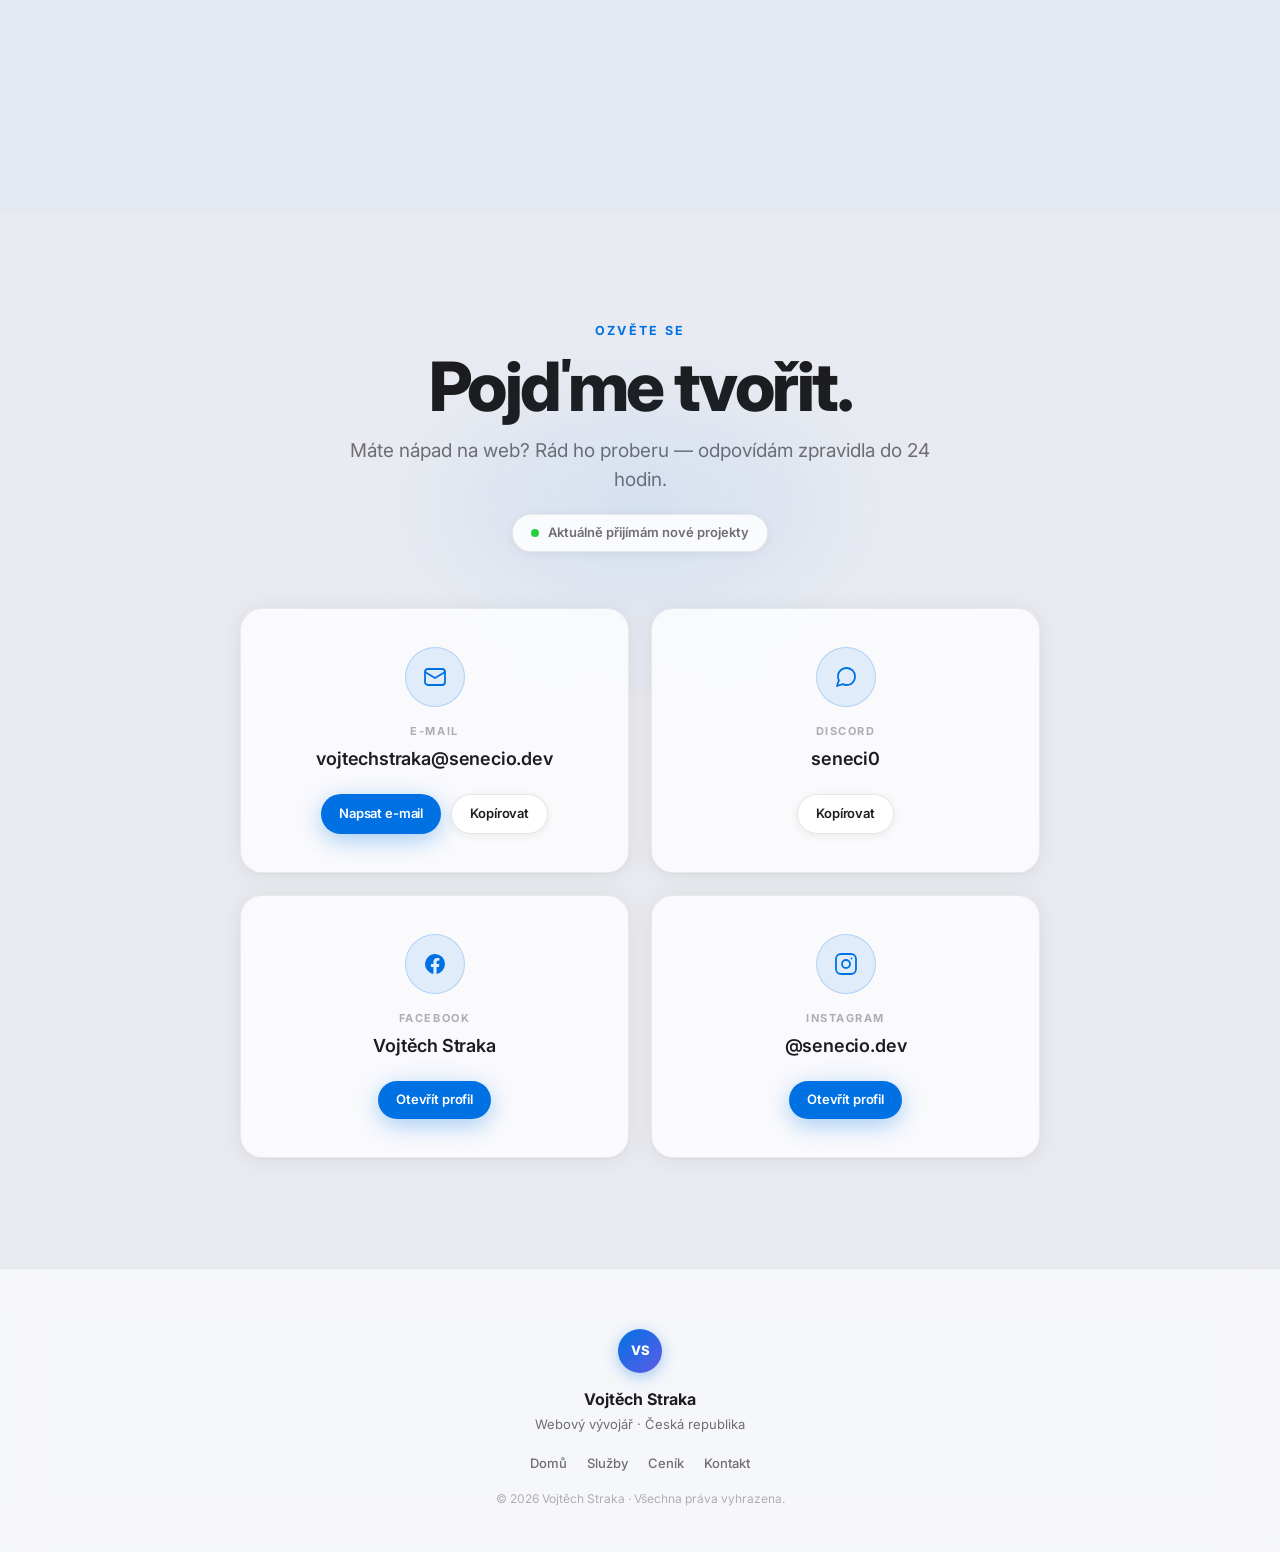
==== commit 384d2bd5: "new" ====
--- a/index.html
+++ b/index.html
@@ -18,7 +18,6 @@
 </head>
 <body>
 
-  <!-- ===== Animované pozadí ===== -->
   <div class="bg" aria-hidden="true">
     <div class="bg-blob bg-blob-1"></div>
     <div class="bg-blob bg-blob-2"></div>
@@ -26,7 +25,6 @@
     <div class="bg-grid"></div>
   </div>
 
-  <!-- ===== Navigace ===== -->
   <nav class="island" aria-label="Hlavní navigace">
     <a href="#home" class="island-logo" aria-label="Vojtěch Straka — domů">VS</a>
     <div class="island-links">
@@ -43,15 +41,12 @@
     </div>
   </nav>
 
-  <!-- ===== Hero ===== -->
   <header id="home" class="hero">
-    <!-- Pozadí hory s mlhou / Mountain background with fog -->
+    
     <div class="hero-mountain" aria-hidden="true">
       <div class="hero-mountain-img"></div>
       <div class="hero-clouds hero-clouds-back"></div>
       <div class="hero-mountain-fog"></div>
-      <div class="hero-clouds hero-clouds-front"></div>
-      <div class="hero-wash"></div>
     </div>
 
     <div class="hero-inner">
@@ -72,6 +67,10 @@
         <span class="hero-badge">Premiere Pro</span>
       </div>
     </div>
+
+    <div class="hero-clouds hero-clouds-front" aria-hidden="true"></div>
+    <div class="hero-wash" aria-hidden="true"></div>
+
     <a href="#services" class="hero-scroll fx d6">
       <span data-i18n="hero.scroll">Posuňte dolů</span>
       <svg viewBox="0 0 24 24" fill="none" stroke="currentColor" stroke-width="2" stroke-linecap="round" stroke-linejoin="round" aria-hidden="true"><path d="m6 9 6 6 6-6"/></svg>
@@ -80,7 +79,6 @@
 
   <main>
 
-    <!-- ===== Služby / Services (3D kruhový karusel) ===== -->
     <section id="services" class="section services-3d">
       <div class="svc-bg" aria-hidden="true"></div>
       <div class="wrap">
@@ -158,7 +156,6 @@
       </div>
     </section>
 
-    <!-- ===== Projekty / Projects ===== -->
     <section id="projects" class="section section-dark">
       <div class="wrap">
         <div class="section-head reveal">
@@ -183,7 +180,6 @@
       </div>
     </section>
 
-    <!-- ===== FAQ ===== -->
     <section id="faq" class="section section-tint">
       <div class="wrap">
         <div class="section-head reveal">
@@ -220,7 +216,6 @@
       </div>
     </section>
 
-    <!-- ===== Kontakt / Contact ===== -->
     <section id="contact" class="section contact-section">
       <div class="wrap">
         <div class="section-head reveal">
@@ -254,6 +249,28 @@
             <p class="contact-value">seneci0</p>
             <div class="contact-actions">
               <button type="button" class="btn btn-glass btn-sm" data-copy="seneci0"><span data-i18n="contact.copy">Kopírovat</span></button>
+            </div>
+          </div>
+
+          <div class="glass card contact-card reveal" style="--d:.2s">
+            <div class="contact-icon">
+              <svg viewBox="0 0 24 24" fill="currentColor" aria-hidden="true"><path d="M22 12a10 10 0 1 0-11.56 9.88v-6.99H7.9V12h2.54V9.8c0-2.5 1.49-3.89 3.78-3.89 1.09 0 2.24.2 2.24.2v2.46h-1.26c-1.24 0-1.63.77-1.63 1.56V12h2.78l-.44 2.89h-2.34v6.99A10 10 0 0 0 22 12z"/></svg>
+            </div>
+            <p class="contact-label">Facebook</p>
+            <p class="contact-value">Vojtěch Straka</p>
+            <div class="contact-actions">
+              <a class="btn btn-primary btn-sm" href="https://www.facebook.com/profile.php?id=61591118077606" target="_blank" rel="noopener" data-i18n="contact.openBtn">Otevřít profil</a>
+            </div>
+          </div>
+
+          <div class="glass card contact-card reveal" style="--d:.3s">
+            <div class="contact-icon">
+              <svg viewBox="0 0 24 24" fill="none" stroke="currentColor" stroke-width="1.8" stroke-linecap="round" stroke-linejoin="round" aria-hidden="true"><rect x="2" y="2" width="20" height="20" rx="5"/><circle cx="12" cy="12" r="4"/><line x1="17.5" y1="6.5" x2="17.51" y2="6.5"/></svg>
+            </div>
+            <p class="contact-label">Instagram</p>
+            <p class="contact-value">@senecio.dev</p>
+            <div class="contact-actions">
+              <a class="btn btn-primary btn-sm" href="https://www.instagram.com/senecio.dev/" target="_blank" rel="noopener" data-i18n="contact.openBtn">Otevřít profil</a>
             </div>
           </div>
 
--- a/style.css
+++ b/style.css
@@ -1,7 +1,4 @@
-/* ============================================================
-   Vojtěch Straka — portfolio
-   Apple-inspired · dominantní design · animované pozadí
-   ============================================================ */
+
 
 :root {
   --bg: #e9ebf1;
@@ -53,10 +50,6 @@
   border-radius: 8px;
 }
 
-/* ============================================================
-   Animované pozadí / Animated background
-   ============================================================ */
-
 .bg {
   position: fixed;
   inset: 0;
@@ -65,7 +58,6 @@
   background: linear-gradient(180deg, #edeef3 0%, #e7e9ef 55%, #e9ebf1 100%);
 }
 
-/* Mřížka teček */
 .bg-grid {
   position: absolute;
   inset: 0;
@@ -73,7 +65,6 @@
   background-size: 28px 28px;
 }
 
-/* Animované blobby / orbs */
 .bg-blob {
   position: absolute;
   border-radius: 50%;
@@ -121,10 +112,6 @@
   from { transform: translate(0, 0) scale(1); }
   to   { transform: translate(-5%, -10%) scale(1.15); }
 }
-
-/* ============================================================
-   Navigace / Island nav
-   ============================================================ */
 
 .island {
   position: fixed;
@@ -212,10 +199,6 @@
 .lang-btn:hover { color: var(--text); }
 .lang-btn.active { background: var(--text); color: #fff; box-shadow: 0 2px 8px rgba(0,0,0,0.22); }
 
-/* ============================================================
-   Hero
-   ============================================================ */
-
 .hero {
   position: relative;
   min-height: 100vh;
@@ -229,7 +212,6 @@
   overflow: hidden;
 }
 
-/* Pozadí hory s mlhou / Mountain backdrop with fog */
 .hero-mountain {
   position: absolute;
   inset: 0;
@@ -256,7 +238,6 @@
   transition: transform 0.25s ease-out;
 }
 
-/* Jemné splynutí dole tak, aby byla vidět CELÁ hora / faint bottom blend, whole mountain visible */
 .hero-mountain-fog {
   position: absolute;
   inset: 0;
@@ -264,14 +245,12 @@
   background:
     linear-gradient(to bottom, rgba(var(--bg-rgb),0.3) 0%, rgba(var(--bg-rgb),0) 16%),
     linear-gradient(to bottom,
-      rgba(255,255,255,0) 0%,
-      rgba(255,255,255,0) 76%,
-      rgba(255,255,255,0.55) 90%,
-      #ffffff 100%);
-}
-
-/* Reálné mraky (fotka) ve dvou hloubkách → 3D drone efekt
-   Real cloud photo in two depth layers → 3D drone effect */
+      rgba(var(--bg-rgb),0) 0%,
+      rgba(var(--bg-rgb),0) 74%,
+      rgba(var(--bg-rgb),0.55) 90%,
+      var(--bg) 100%);
+}
+
 .hero-clouds {
   position: absolute;
   left: 0;
@@ -282,13 +261,12 @@
   background-image: url('https://images.unsplash.com/photo-1499346030926-9a72daac6c63?auto=format&fit=crop&w=2000&q=80');
   background-size: cover;
   background-repeat: no-repeat;
-  /* horní hrana mraků měkce mizí (žádný ostrý okraj) */
+  
   -webkit-mask-image: linear-gradient(to top, #000 46%, rgba(0,0,0,0.9) 60%, rgba(0,0,0,0.4) 78%, transparent 92%);
   mask-image: linear-gradient(to top, #000 46%, rgba(0,0,0,0.9) 60%, rgba(0,0,0,0.4) 78%, transparent 92%);
   transition: transform 0.25s ease-out;
 }
 
-/* Vzdálená vrstva mraků (hloubka) / distant cloud layer */
 .hero-clouds-back {
   height: 80%;
   z-index: 1;
@@ -302,7 +280,6 @@
   animation: cloudPan 64s ease-in-out infinite alternate-reverse;
 }
 
-/* Přední vrstva mraků — hlavní, prolétneš skrz / foreground clouds you fly through */
 .hero-clouds-front {
   height: 98%;
   z-index: 3;
@@ -315,7 +292,6 @@
   animation: cloudPan 46s ease-in-out infinite alternate;
 }
 
-/* Spodní splynutí fotky do čistě bílé (návaznost na Služby) / blend into pure white */
 .hero-clouds-front::after {
   content: "";
   position: absolute;
@@ -323,7 +299,7 @@
   right: 0;
   bottom: 0;
   height: 42%;
-  background: linear-gradient(to bottom, rgba(255,255,255,0) 0%, rgba(255,255,255,0.7) 45%, #ffffff 88%);
+  background: linear-gradient(to bottom, rgba(var(--bg-rgb),0) 0%, rgba(var(--bg-rgb),0.7) 45%, var(--bg) 88%);
 }
 
 @keyframes cloudPan {
@@ -331,19 +307,16 @@
   to   { background-position: 56% bottom; }
 }
 
-/* Bílý závoj — při scrollu přebílí horu, aby přechod do Služeb byl vždy čistě bílý
-   White wash — fades in on scroll so the hero always blends seamlessly into white */
 .hero-wash {
   position: absolute;
   inset: 0;
-  z-index: 2;
-  background: #ffffff;
+  z-index: 6;
+  background: var(--bg);
   opacity: 0;
   pointer-events: none;
   will-change: opacity;
 }
 
-/* Jemné prosvětlení za textem pro čitelnost / soft light behind text */
 .hero-inner::before {
   content: "";
   position: absolute;
@@ -354,7 +327,6 @@
   pointer-events: none;
 }
 
-/* Glow */
 .hero-glow {
   position: absolute;
   top: 40%;
@@ -367,7 +339,6 @@
   pointer-events: none;
 }
 
-/* Plovoucí dekorativní prvky */
 .hero-float {
   position: absolute;
   pointer-events: none;
@@ -417,7 +388,6 @@
   to   { transform: translateY(-14px); }
 }
 
-/* Hero content */
 .hero-inner {
   position: relative;
   z-index: 1;
@@ -459,28 +429,29 @@
 }
 
 .hero-name {
-  margin-top: 22px;
-  font-size: clamp(62px, 13vw, 150px);
+  margin-top: 18px;
+  font-size: clamp(74px, 16vw, 210px);
   font-weight: 900;
-  letter-spacing: -0.055em;
-  line-height: 0.95;
-  color: #1d1d1f;
-  /* 3D vystoupení z obrazovky — reaguje na pohyb myši */
+  letter-spacing: -0.06em;
+  line-height: 0.84;
+  color: #15171c;
   transform:
-    perspective(900px)
-    rotateX(calc(var(--my, 0) * -5deg))
-    rotateY(calc(var(--mx, 0) * 7deg));
+    perspective(1000px)
+    rotateX(calc(var(--my, 0) * -6deg))
+    rotateY(calc(var(--mx, 0) * 8deg));
   transform-style: preserve-3d;
   transition: transform 0.25s ease-out;
   text-shadow:
-    0 1px 0 #cfd3dd,
-    0 2px 0 #c7cbd6,
-    0 3px 0 #c0c4d0,
-    0 4px 0 #b9bdca,
-    0 5px 0 #b2b6c3,
-    0 7px 10px rgba(20,28,48,0.20),
-    0 14px 28px rgba(20,28,48,0.22),
-    0 24px 50px rgba(20,28,48,0.18);
+    0 1px 0 #d2d6df,
+    0 2px 0 #cbcfd9,
+    0 3px 0 #c4c8d3,
+    0 4px 0 #bcc1cd,
+    0 5px 0 #b5bac7,
+    0 6px 0 #aeb3c1,
+    0 7px 0 #a7adbb,
+    0 9px 14px rgba(18,26,46,0.22),
+    0 18px 34px rgba(18,26,46,0.24),
+    0 30px 60px rgba(18,26,46,0.20);
 }
 
 .hero-tagline {
@@ -558,7 +529,6 @@
   50%       { transform: translateY(6px); opacity: 1; }
 }
 
-/* Entrance animations */
 .fx { opacity: 0; animation: rise 0.9s var(--ease) forwards; }
 .d1 { animation-delay: 0.4s; }
 .d2 { animation-delay: 0.55s; }
@@ -571,10 +541,6 @@
   from { opacity: 0; transform: translateY(30px); filter: blur(6px); }
   to   { opacity: 1; transform: translateY(0); filter: blur(0); }
 }
-
-/* ============================================================
-   Page hero (podstránky) / sub-page hero
-   ============================================================ */
 
 .page-hero {
   position: relative;
@@ -600,7 +566,6 @@
 
 .page-hero.has-img::before { display: none; }
 
-/* Mlžný obrázek na podstránce „O mně" — jiný motiv než hlavní strana */
 .page-hero-bg { position: absolute; inset: 0; z-index: 0; overflow: hidden; }
 
 .page-hero-img {
@@ -660,10 +625,6 @@
   color: var(--text-dim);
 }
 
-/* ============================================================
-   Tlačítka / Buttons
-   ============================================================ */
-
 .btn {
   display: inline-flex;
   align-items: center;
@@ -685,8 +646,8 @@
 }
 .btn-primary:hover {
   background: var(--blue-dark);
-  box-shadow: 0 10px 32px rgba(0,113,227,0.45);
-  transform: translateY(-2px);
+  box-shadow: 0 12px 36px rgba(0,113,227,0.5);
+  transform: translateY(-3px) scale(1.03);
 }
 
 .btn-glass {
@@ -707,10 +668,6 @@
 .btn-sm  { padding: 9px 18px; font-size: 13px; }
 .btn-block { width: 100%; margin-top: 24px; }
 
-/* ============================================================
-   Sekce — sdílené / Sections shared
-   ============================================================ */
-
 .section { padding: 110px 24px; position: relative; }
 .section-dark { background: rgba(0,0,0,0.015); }
 .section-tint { background: rgba(0,113,227,0.025); }
@@ -742,7 +699,6 @@
   color: var(--text-dim);
 }
 
-/* Glass karta */
 .glass {
   background: var(--glass-bg);
   border: 1px solid var(--glass-border);
@@ -756,45 +712,38 @@
 .card { padding: 28px 30px; }
 
 .card:hover {
-  transform: translateY(-6px);
-  border-color: rgba(0,113,227,0.22);
-  box-shadow: 0 20px 60px rgba(0,0,0,0.1), 0 0 0 1px rgba(0,113,227,0.1);
-}
-
-/* Scroll reveal */
+  transform: translateY(-7px) scale(1.012);
+  border-color: rgba(0,113,227,0.28);
+  box-shadow: 0 26px 70px rgba(0,0,0,0.12), 0 0 0 1px rgba(0,113,227,0.12);
+}
+
 .reveal {
   opacity: 0;
-  transform: translateY(26px);
-  transition: opacity 0.85s var(--ease), transform 0.85s var(--ease);
+  transform: translateY(34px) scale(0.985);
+  filter: blur(4px);
+  transition: opacity 0.9s var(--ease), transform 1s var(--ease), filter 0.9s var(--ease);
   transition-delay: var(--d, 0s);
 }
-.reveal.in-view { opacity: 1; transform: translateY(0); }
-
-/* ============================================================
-   Služby / Services
-   ============================================================ */
-
-/* ============================================================
-   Služby — 3D kruhový karusel / 3D circular carousel
-   ============================================================ */
+.reveal.in-view { opacity: 1; transform: none; filter: none; }
+
 .services-3d { position: relative; overflow: hidden; }
 
-/* Pozadí s mraky — nahoře splyne s bílou (návaznost na hero) */
 .svc-bg {
   position: absolute;
   inset: 0;
   z-index: 0;
-  background: url('https://images.unsplash.com/photo-1499346030926-9a72daac6c63?auto=format&fit=crop&w=2000&q=80') center 35% / cover no-repeat;
+  background: url('https://images.unsplash.com/photo-1505142468610-359e7d316be0?auto=format&fit=crop&w=2000&q=80') center 45% / cover no-repeat;
 }
 .svc-bg::after {
   content: "";
   position: absolute;
   inset: 0;
   background: linear-gradient(to bottom,
-    #ffffff 0%,
-    rgba(255,255,255,0.85) 14%,
-    rgba(255,255,255,0.62) 42%,
-    rgba(var(--bg-rgb),0.82) 80%,
+    var(--bg) 0%,
+    rgba(var(--bg-rgb),0.95) 16%,
+    rgba(var(--bg-rgb),0.84) 40%,
+    rgba(var(--bg-rgb),0.72) 62%,
+    rgba(var(--bg-rgb),0.88) 86%,
     var(--bg) 100%);
 }
 .services-3d > .wrap { position: relative; z-index: 1; }
@@ -829,25 +778,36 @@
   top: 0;
   width: var(--cw);
   height: var(--ch);
-  padding: 34px 28px;
+  padding: 36px 28px 30px;
   display: flex;
   flex-direction: column;
   align-items: center;
   text-align: center;
+  overflow: hidden;
+  background-image: radial-gradient(135% 95% at 50% -18%, color-mix(in srgb, var(--c, #0071e3) 18%, transparent), transparent 60%);
   transform: rotateY(calc(var(--i) * 60deg)) translateZ(var(--R));
   -webkit-backface-visibility: hidden;
   backface-visibility: hidden;
   opacity: 0.5;
-  transition: opacity 0.6s ease, box-shadow 0.6s ease;
+  transition: opacity 0.6s ease, box-shadow 0.6s ease, transform 0.6s ease;
+}
+.svc3d::before {
+  content: "";
+  position: absolute; top: 0; left: 0; right: 0; height: 4px;
+  background: linear-gradient(90deg, var(--c, #0071e3), color-mix(in srgb, var(--c, #0071e3) 35%, #ffffff));
 }
 .svc3d.is-front {
   opacity: 1;
-  box-shadow: 0 28px 70px rgba(0,0,0,0.18), 0 0 0 1px rgba(0,113,227,0.12);
-}
-.svc3d .service-icon-wrap { margin: 0 auto 18px; }
-.svc3d h3 { font-size: 19px; font-weight: 700; letter-spacing: -0.02em; color: var(--text); margin-bottom: 10px; }
+  box-shadow: 0 30px 70px rgba(0,0,0,0.2), 0 0 0 1px color-mix(in srgb, var(--c, #0071e3) 30%, transparent), 0 0 50px color-mix(in srgb, var(--c, #0071e3) 16%, transparent);
+}
+.svc3d .service-icon-wrap { margin: 0 auto 20px; }
+.svc3d h3 { font-size: 20px; font-weight: 800; letter-spacing: -0.02em; color: var(--text); margin-bottom: 10px; }
 .svc3d p { font-size: 14px; line-height: 1.6; color: var(--text-dim); flex: 1; }
-.svc3d .service-link { margin-top: 16px; }
+.svc3d .service-link {
+  margin-top: 18px; font-weight: 700; color: var(--c, #0071e3);
+  display: inline-flex; align-items: center; gap: 4px; transition: gap 0.25s;
+}
+.svc3d .service-link:hover { gap: 9px; }
 
 .svc-nav {
   position: absolute;
@@ -907,19 +867,19 @@
 }
 
 .service-icon-wrap {
-  width: 56px;
-  height: 56px;
-  border-radius: 16px;
-  background: color-mix(in srgb, var(--c, #0071e3) 12%, transparent);
-  border: 1px solid color-mix(in srgb, var(--c, #0071e3) 22%, transparent);
+  width: 60px;
+  height: 60px;
+  border-radius: 17px;
+  background: linear-gradient(140deg, var(--c, #0071e3), color-mix(in srgb, var(--c, #0071e3) 55%, #ffffff));
   display: flex;
   align-items: center;
   justify-content: center;
-  color: var(--c, #0071e3);
+  color: #fff;
   margin-bottom: 20px;
   flex-shrink: 0;
-}
-.service-icon-wrap svg { width: 26px; height: 26px; }
+  box-shadow: 0 12px 26px color-mix(in srgb, var(--c, #0071e3) 36%, transparent);
+}
+.service-icon-wrap svg { width: 27px; height: 27px; }
 
 .service-card h3 {
   font-size: 18px;
@@ -946,10 +906,6 @@
   display: inline-block;
 }
 .service-link:hover { color: var(--blue-dark); }
-
-/* ============================================================
-   Projekty / Projects
-   ============================================================ */
 
 .projects-grid {
   display: grid;
@@ -1012,7 +968,6 @@
   color: var(--text-dim);
 }
 
-/* Pořadové číslo / index badge */
 .project-num {
   position: absolute;
   top: 12px;
@@ -1026,7 +981,6 @@
   opacity: 0.85;
 }
 
-/* Overlay s výzvou na proklik / hover overlay */
 .project-overlay {
   position: absolute;
   inset: 0;
@@ -1060,7 +1014,6 @@
 .project-card:hover .project-overlay { opacity: 1; }
 .project-card:hover .project-view { transform: translateY(0) scale(1); }
 
-/* Projekty — 3D coverflow ovládaný šipkami / arrow-driven coverflow */
 .proj-carousel {
   display: flex;
   align-items: center;
@@ -1174,11 +1127,6 @@
 .project-link:hover { gap: 9px; }
 .project-link svg { width: 14px; height: 14px; }
 
-/* ============================================================
-   Ceník / Pricing
-   ============================================================ */
-
-/* Ukázka zdarma / Free sample banner */
 .free-sample {
   display: flex;
   align-items: center;
@@ -1263,7 +1211,6 @@
   line-height: 1;
 }
 
-/* Varianta zkušebního webu (modrá) */
 .free-sample.trial {
   background: linear-gradient(135deg, rgba(0,113,227,0.1), rgba(94,92,230,0.08));
   border-color: rgba(0,113,227,0.25);
@@ -1377,7 +1324,6 @@
 }
 .check svg { width: 10px; height: 10px; color: var(--blue); }
 
-/* Platební podmínky */
 .payment-terms {
   margin-top: 60px;
   padding: 40px 36px;
@@ -1400,8 +1346,8 @@
 
 .payment-grid {
   display: grid;
-  grid-template-columns: repeat(4, 1fr);
-  gap: 24px;
+  grid-template-columns: repeat(3, 1fr);
+  gap: 28px 24px;
 }
 
 .payment-item {
@@ -1454,10 +1400,6 @@
   color: var(--text-dim);
 }
 
-/* ============================================================
-   O mně / About — nový layout
-   ============================================================ */
-
 .about-grid {
   display: grid;
   grid-template-columns: 300px 1fr;
@@ -1515,7 +1457,8 @@
 }
 .profile-fact:last-child { border-bottom: none; }
 
-.fact-icon { font-size: 18px; flex-shrink: 0; margin-top: 1px; }
+.fact-icon { font-size: 18px; flex-shrink: 0; margin-top: 1px; color: var(--blue); display: inline-flex; }
+.fact-icon svg { width: 18px; height: 18px; display: block; }
 
 .fact-label {
   display: block;
@@ -1529,7 +1472,6 @@
 
 .fact-val { font-size: 14px; font-weight: 500; color: var(--text); }
 
-/* Stats pod profilem */
 .about-stats {
   display: grid;
   grid-template-columns: repeat(3, 1fr);
@@ -1555,7 +1497,6 @@
 
 .stat-label { font-size: 11px; color: var(--text-dim); font-weight: 600; text-transform: uppercase; letter-spacing: 0.05em; }
 
-/* Pravý sloupec */
 .about-right {
   display: flex;
   flex-direction: column;
@@ -1573,7 +1514,6 @@
   padding-left: 22px;
 }
 
-/* Timeline */
 .timeline {
   display: flex;
   flex-direction: column;
@@ -1625,7 +1565,6 @@
   color: var(--text-dim);
 }
 
-/* Dovednosti — inline boxy */
 .skill-boxes {
   display: flex;
   flex-direction: column;
@@ -1685,10 +1624,6 @@
 
 .skill-box.in-view .bar-fill,
 .skill-boxes.in-view .skill-box .bar-fill { width: var(--level, 50%); }
-
-/* ============================================================
-   FAQ
-   ============================================================ */
 
 .faq-grid {
   display: grid;
@@ -1748,11 +1683,6 @@
   to   { opacity: 1; transform: translateY(0); }
 }
 
-/* ============================================================
-   Kontakt / Contact
-   ============================================================ */
-
-/* Pozadí + akcent sekce kontakt */
 .contact-section { position: relative; overflow: hidden; }
 .contact-section::before {
   content: "";
@@ -1767,7 +1697,6 @@
   pointer-events: none;
 }
 
-/* Chip dostupnosti */
 .contact-chip {
   display: inline-flex;
   align-items: center;
@@ -1812,7 +1741,6 @@
   overflow: hidden;
 }
 
-/* Animovaný horní proužek na hover */
 .contact-card::before {
   content: "";
   position: absolute;
@@ -1875,10 +1803,6 @@
   gap: 10px;
   margin-top: 22px;
 }
-
-/* ============================================================
-   Patička / Footer
-   ============================================================ */
 
 .footer {
   padding: 60px 24px 44px;
@@ -1930,10 +1854,6 @@
 
 .footer-copy { font-size: 12px; color: var(--text-faint); }
 
-/* ============================================================
-   Responzivita / Responsive
-   ============================================================ */
-
 @media (max-width: 1080px) {
   .services-grid { grid-template-columns: repeat(2, 1fr); }
   .pricing-grid  { grid-template-columns: 1fr; max-width: 520px; }
@@ -1976,10 +1896,6 @@
   .about-stats  { grid-template-columns: 1fr; }
 }
 
-/* ============================================================
-   Omezený pohyb / Reduced motion
-   ============================================================ */
-
 @media (prefers-reduced-motion: reduce) {
   html { scroll-behavior: auto; }
   *, *::before, *::after {
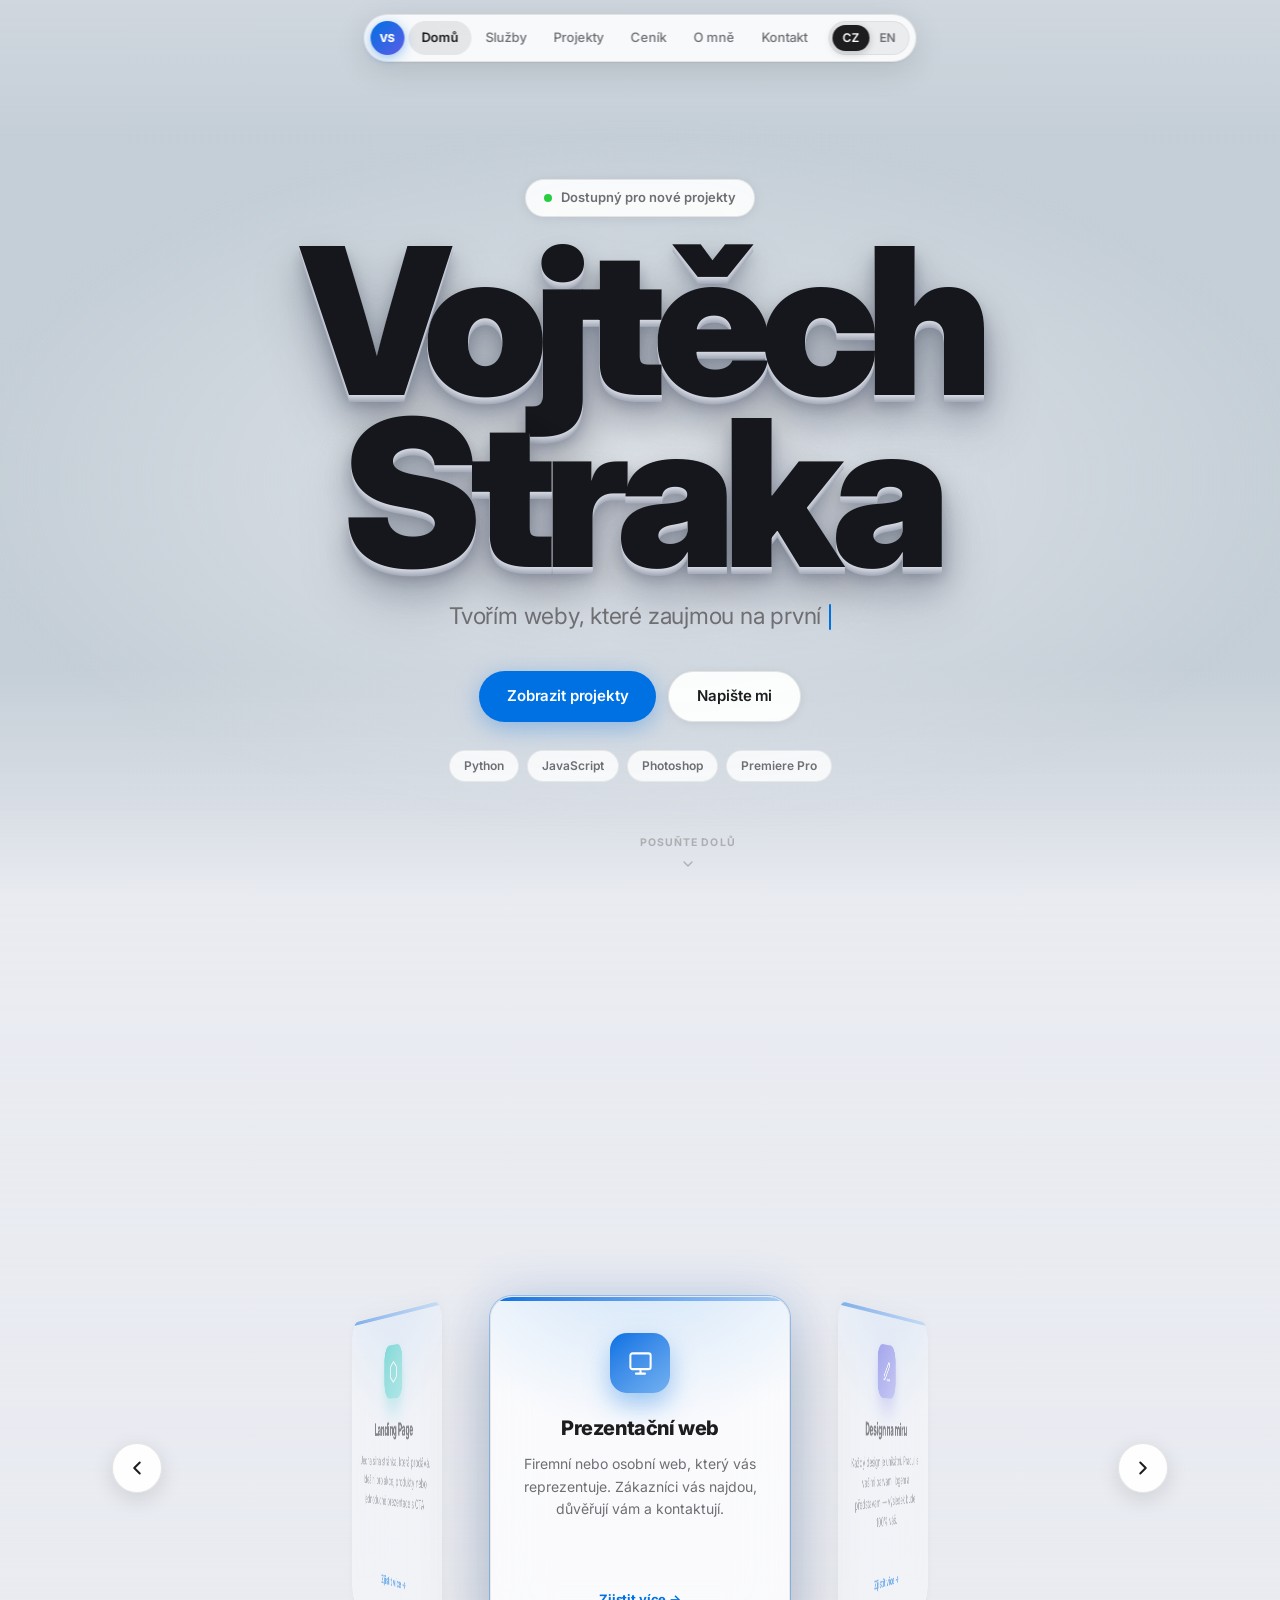
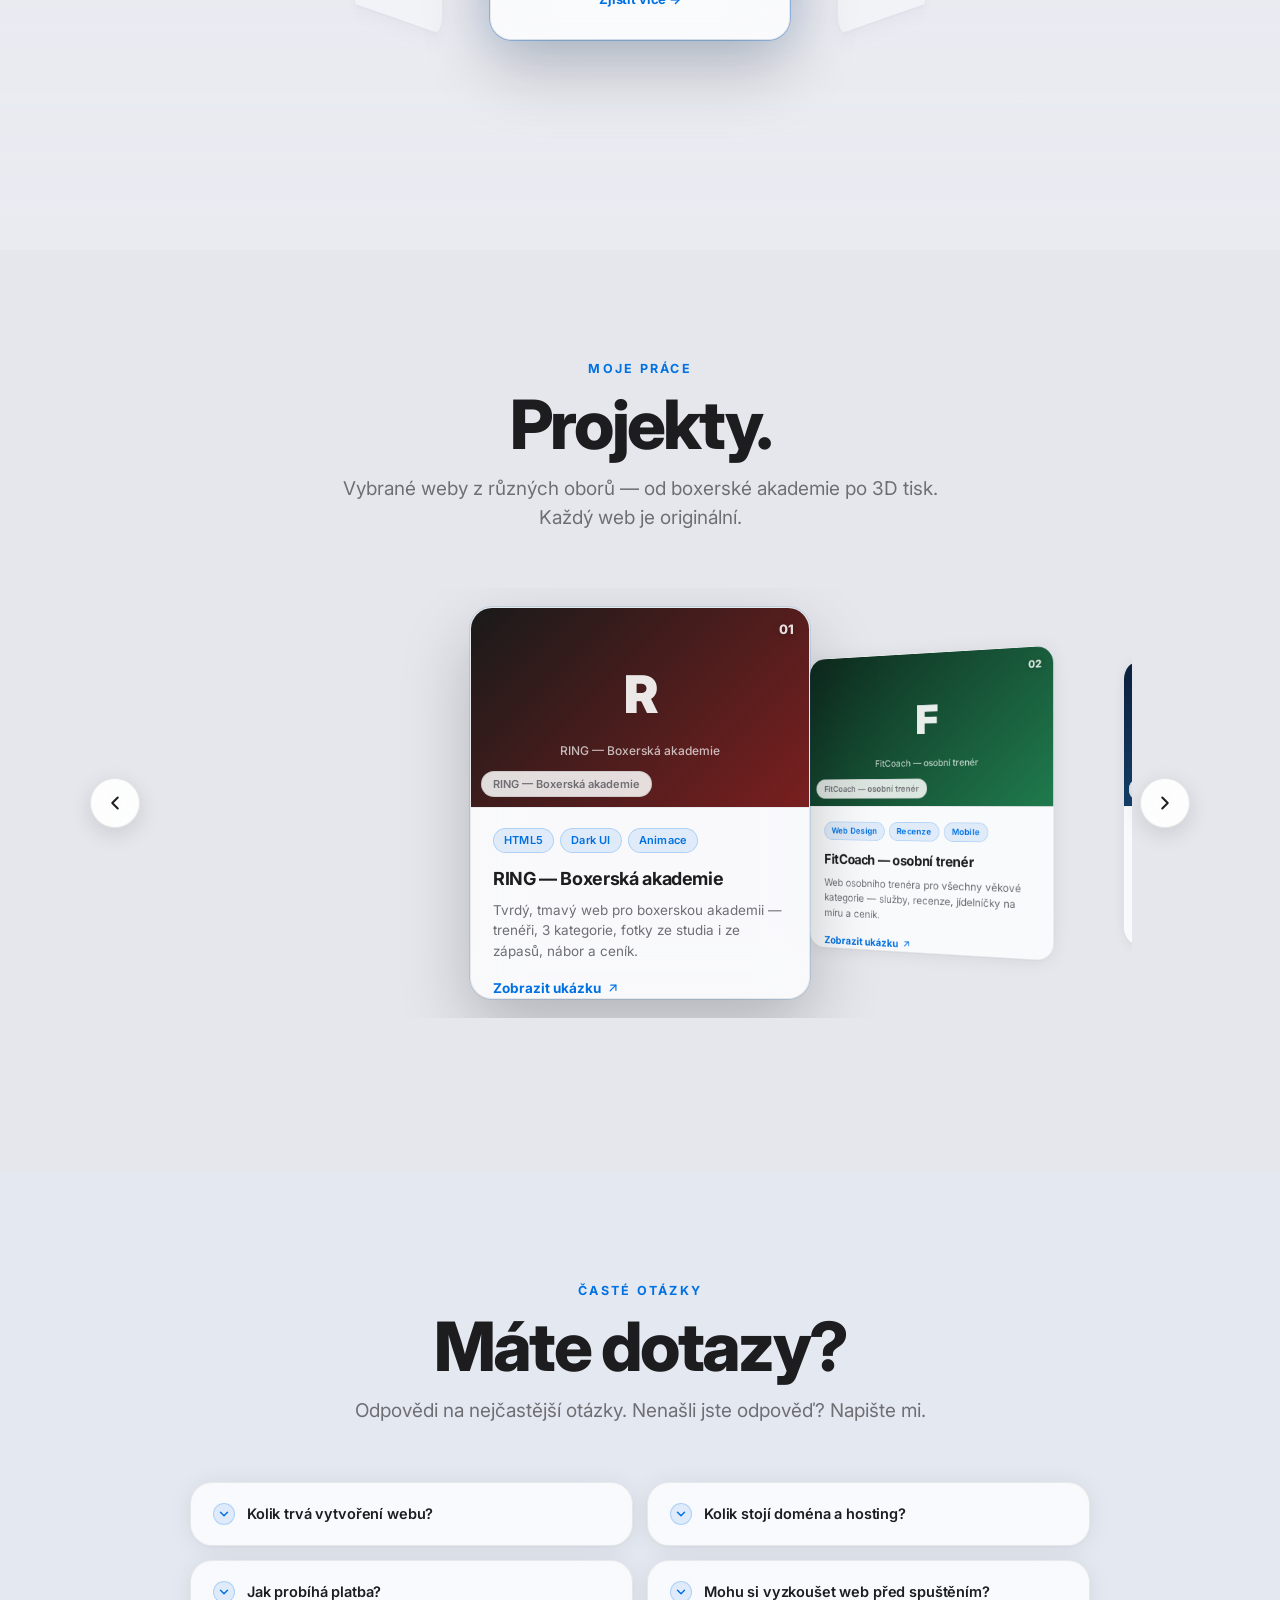
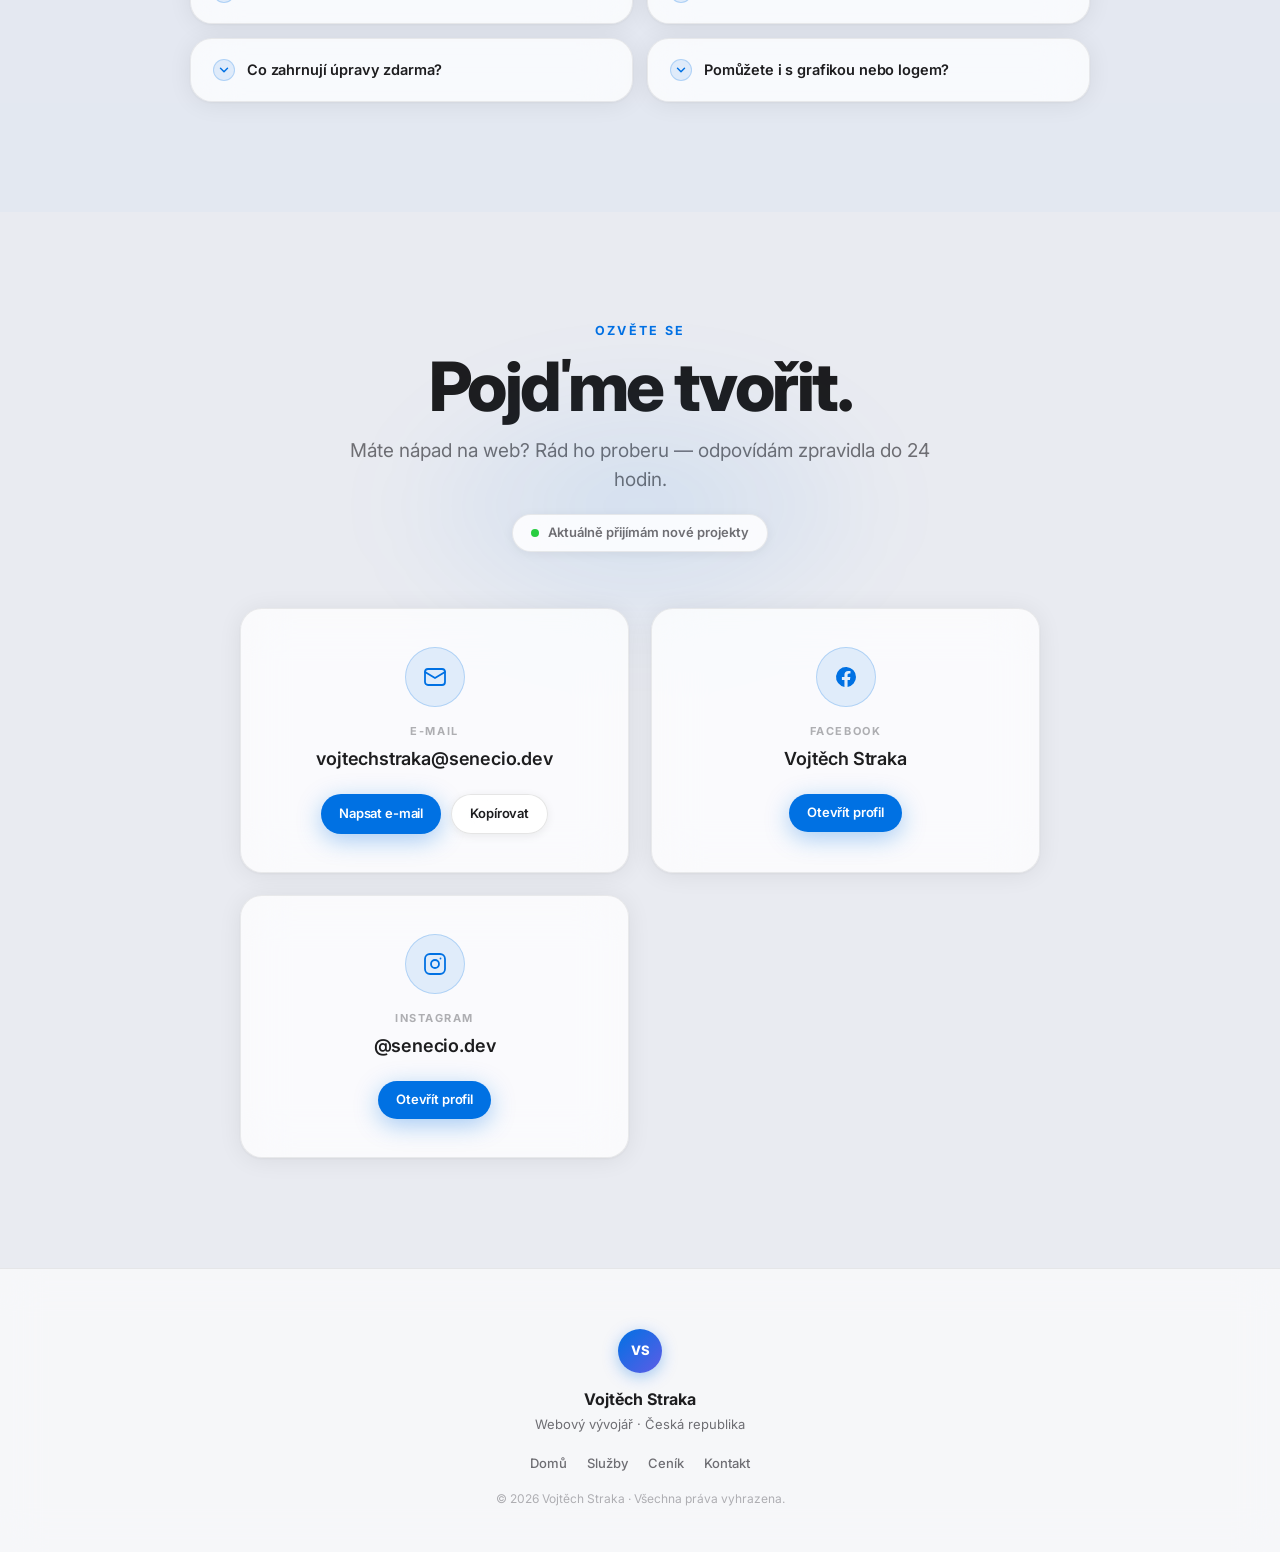
==== commit 7595a70a: "update" ====
--- a/index.html
+++ b/index.html
@@ -243,17 +243,6 @@
 
           <div class="glass card contact-card reveal" style="--d:.1s">
             <div class="contact-icon">
-              <svg viewBox="0 0 24 24" fill="none" stroke="currentColor" stroke-width="1.8" stroke-linecap="round" stroke-linejoin="round"><path d="M21 11.5a8.38 8.38 0 0 1-.9 3.8 8.5 8.5 0 0 1-7.6 4.7 8.38 8.38 0 0 1-3.8-.9L3 21l1.9-5.7a8.38 8.38 0 0 1-.9-3.8 8.5 8.5 0 0 1 4.7-7.6 8.38 8.38 0 0 1 3.8-.9h.5a8.48 8.48 0 0 1 8 8v.5z"/></svg>
-            </div>
-            <p class="contact-label">Discord</p>
-            <p class="contact-value">seneci0</p>
-            <div class="contact-actions">
-              <button type="button" class="btn btn-glass btn-sm" data-copy="seneci0"><span data-i18n="contact.copy">Kopírovat</span></button>
-            </div>
-          </div>
-
-          <div class="glass card contact-card reveal" style="--d:.2s">
-            <div class="contact-icon">
               <svg viewBox="0 0 24 24" fill="currentColor" aria-hidden="true"><path d="M22 12a10 10 0 1 0-11.56 9.88v-6.99H7.9V12h2.54V9.8c0-2.5 1.49-3.89 3.78-3.89 1.09 0 2.24.2 2.24.2v2.46h-1.26c-1.24 0-1.63.77-1.63 1.56V12h2.78l-.44 2.89h-2.34v6.99A10 10 0 0 0 22 12z"/></svg>
             </div>
             <p class="contact-label">Facebook</p>
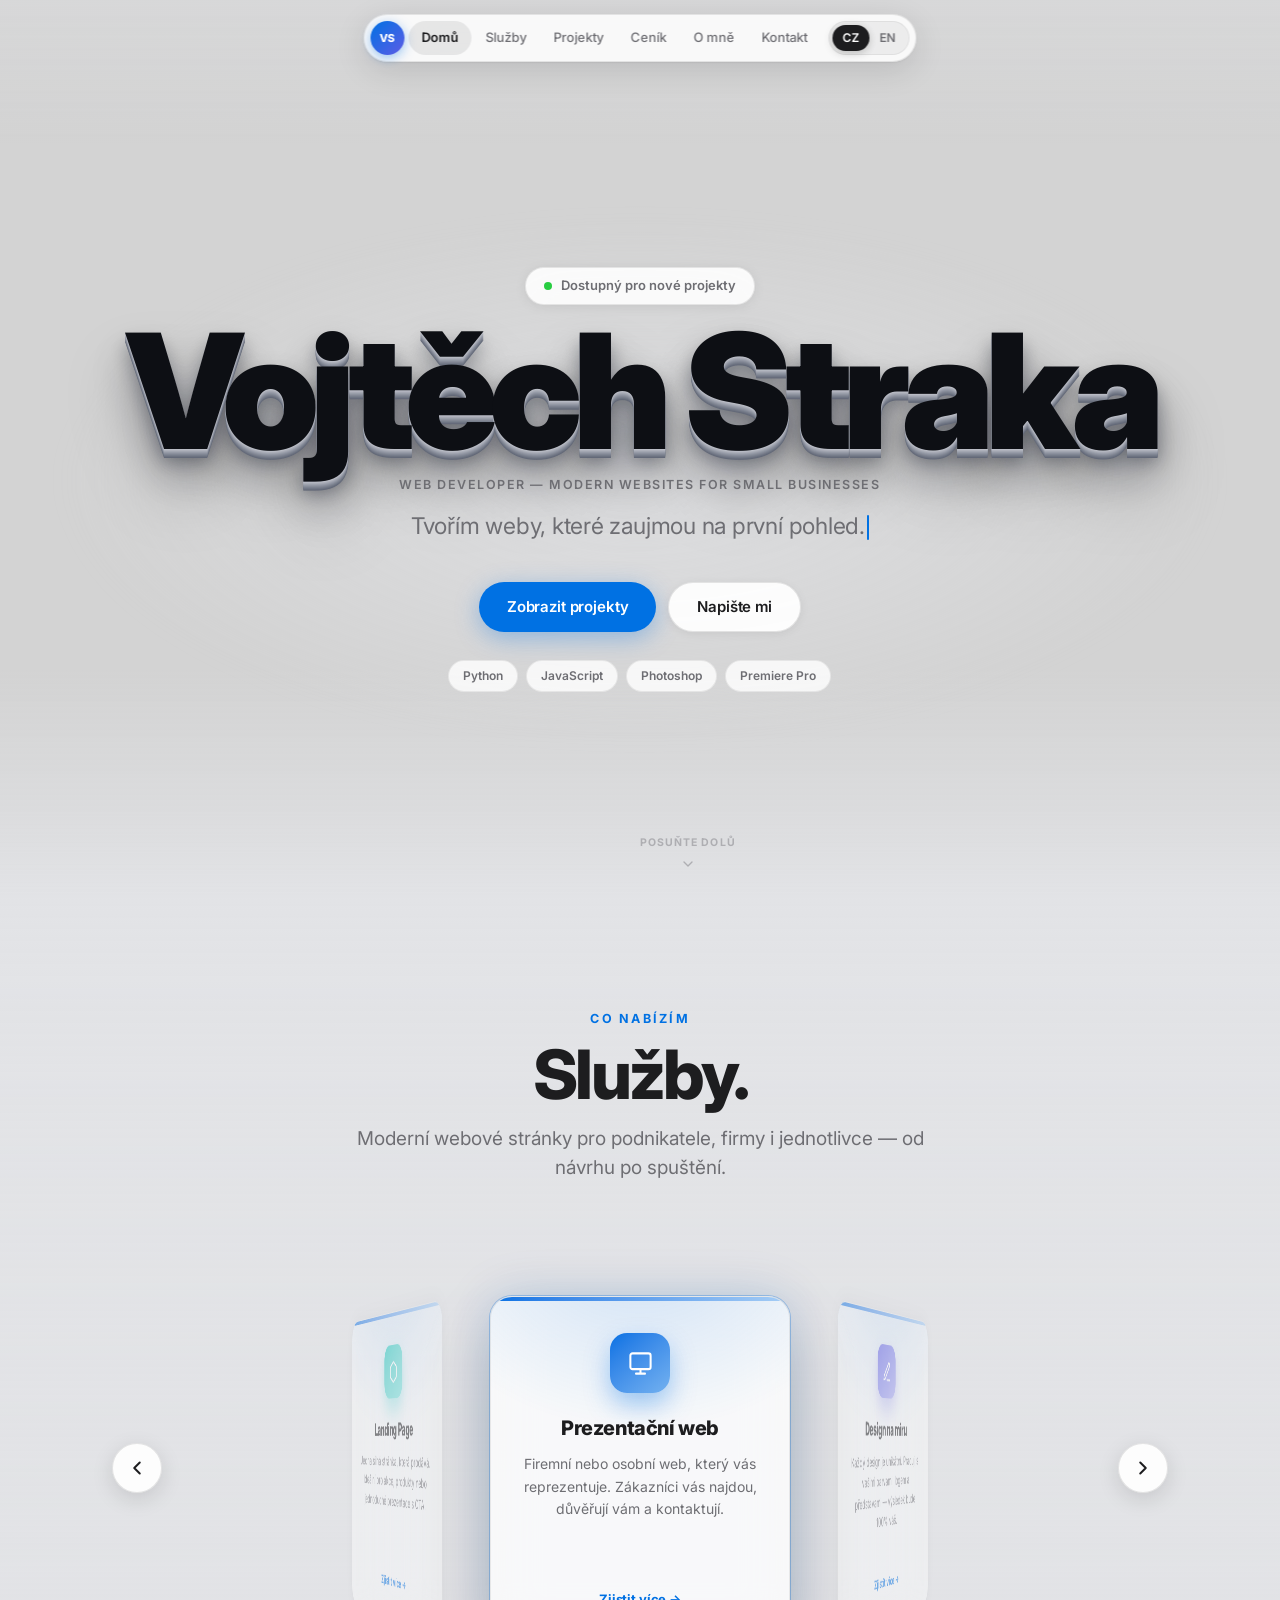
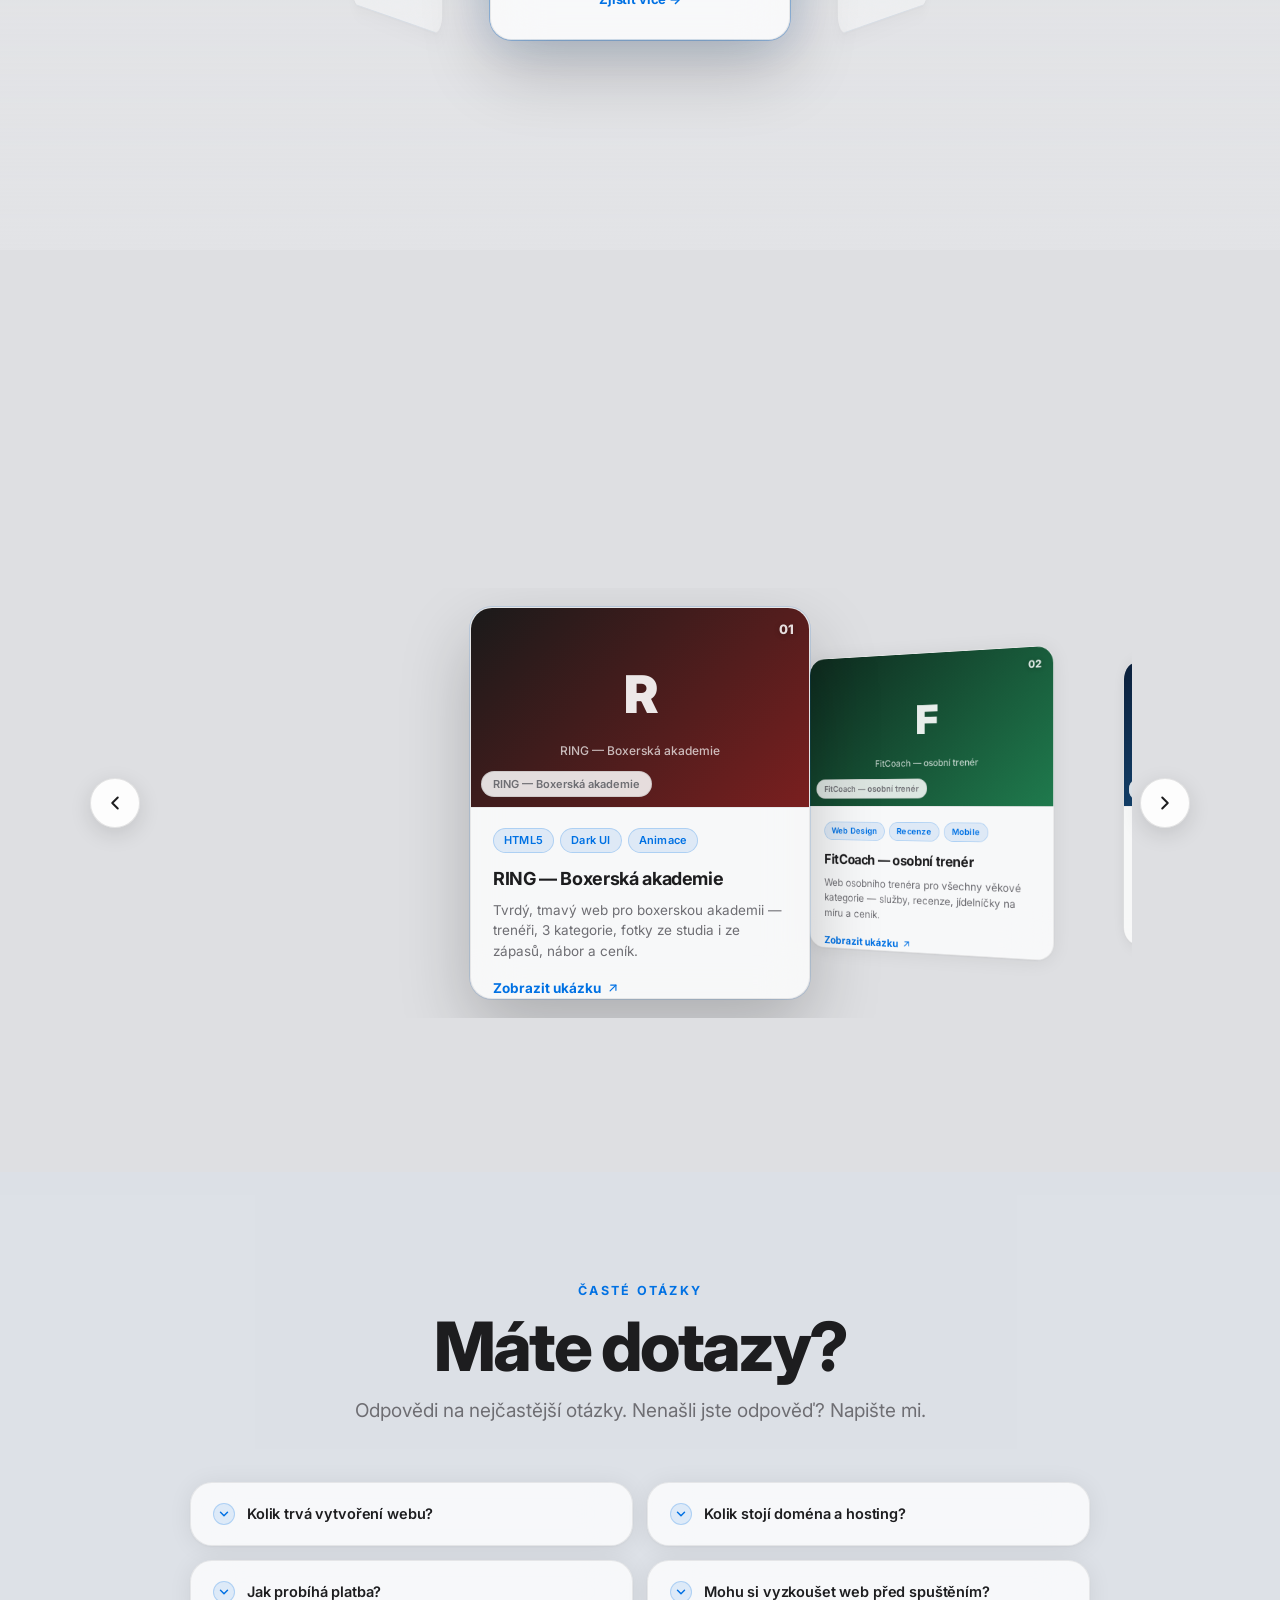
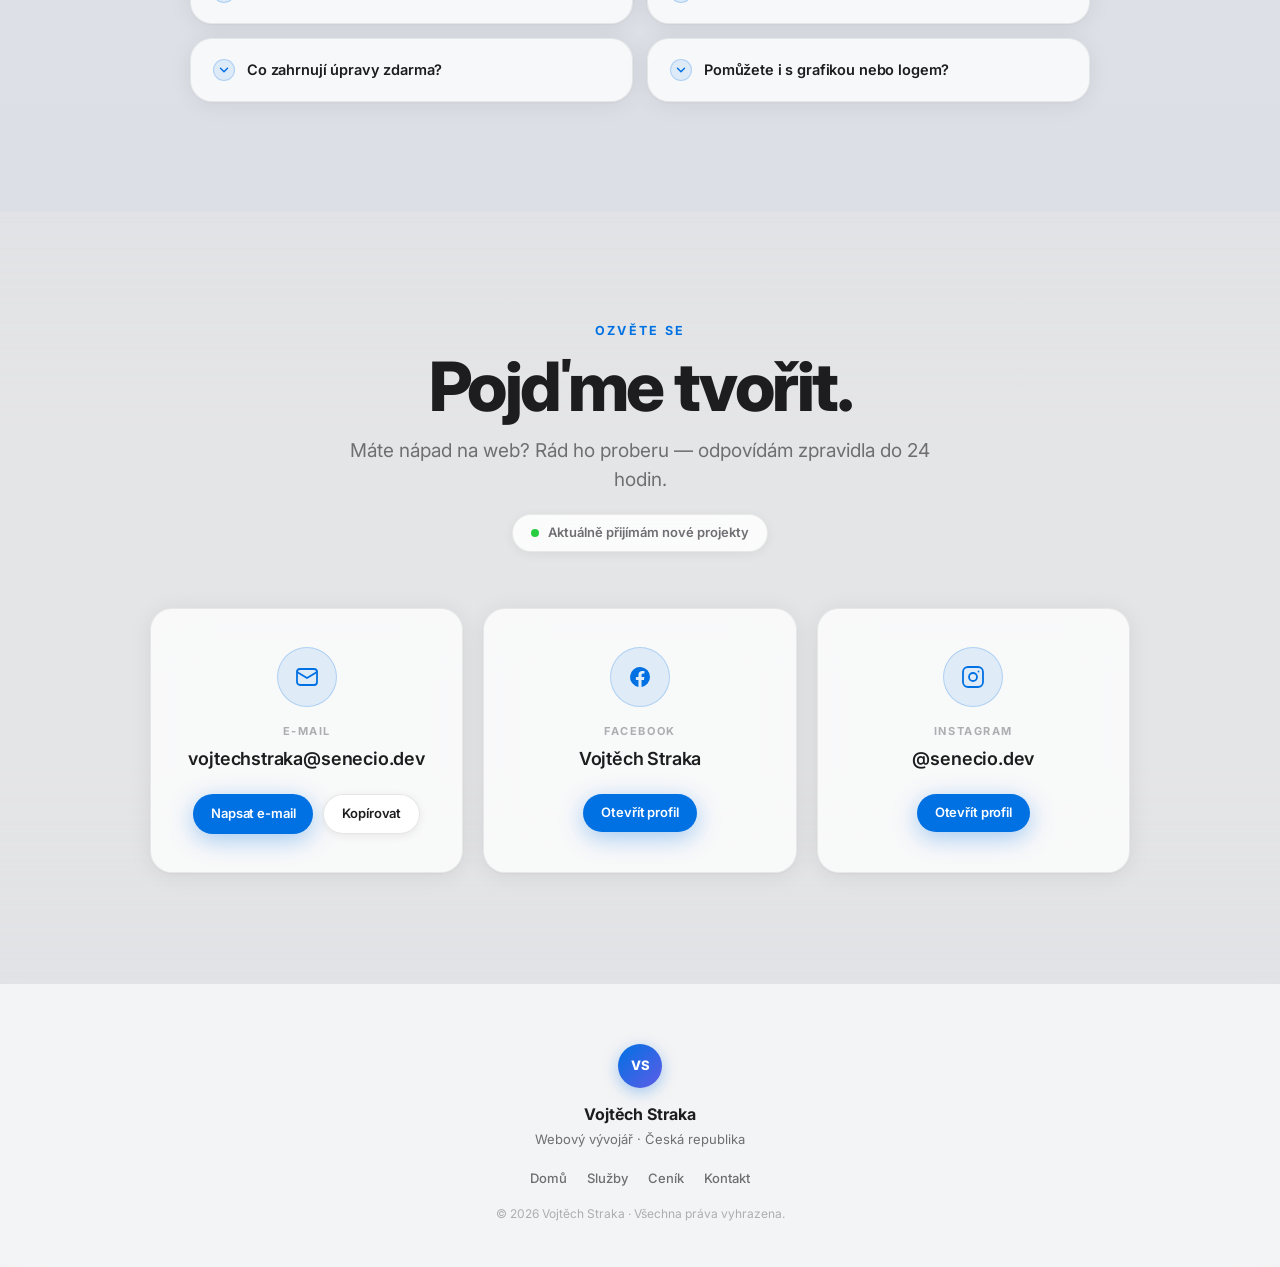
==== commit fb90fee7: "update" ====
--- a/index.html
+++ b/index.html
@@ -55,6 +55,7 @@
         <span data-i18n="hero.chip">Dostupný pro nové projekty</span>
       </span>
       <h1 class="hero-name fx d2">Vojtěch Straka</h1>
+      <p class="hero-role fx d3">Web developer — Modern websites for small businesses</p>
       <p class="hero-tagline fx d3"><span id="typed"></span><span class="cursor" aria-hidden="true"></span></p>
       <div class="hero-cta fx d4">
         <a href="#projects" class="btn btn-primary" data-i18n="hero.cta1">Zobrazit projekty</a>
--- a/style.css
+++ b/style.css
@@ -1,8 +1,8 @@
 
 
 :root {
-  --bg: #e9ebf1;
-  --bg-rgb: 233, 235, 241;
+  --bg: #e2e3e6;
+  --bg-rgb: 226, 227, 230;
   --surface: #ffffff;
   --text: #1d1d1f;
   --text-dim: #6e6e73;
@@ -55,8 +55,28 @@
   inset: 0;
   z-index: -1;
   overflow: hidden;
-  background: linear-gradient(180deg, #edeef3 0%, #e7e9ef 55%, #e9ebf1 100%);
-}
+  background: linear-gradient(180deg, #e7e8eb 0%, #dddee2 55%, #e2e3e6 100%);
+}
+
+.page-photo {
+  position: fixed;
+  inset: 0;
+  z-index: -1;
+  pointer-events: none;
+  background:
+    linear-gradient(rgba(var(--bg-rgb),0.72), rgba(var(--bg-rgb),0.72)),
+    url('https://images.unsplash.com/photo-1448375240586-882707db888b?auto=format&fit=crop&w=2000&q=80') center / cover no-repeat;
+  filter: grayscale(1) contrast(1.02);
+  -webkit-mask-image: linear-gradient(to bottom, transparent 0%, #000 22%, #000 72%, transparent 100%);
+  mask-image: linear-gradient(to bottom, transparent 0%, #000 22%, #000 72%, transparent 100%);
+  will-change: transform;
+  animation: pagePhoto 30s ease-in-out infinite alternate;
+}
+@keyframes pagePhoto {
+  from { transform: scale(1.06) translate3d(0, 0, 0); }
+  to   { transform: scale(1.16) translate3d(0, -2.5%, 0); }
+}
+@media (prefers-reduced-motion: reduce) { .page-photo { animation: none; transform: scale(1.06); } }
 
 .bg-grid {
   position: absolute;
@@ -223,13 +243,14 @@
   position: absolute;
   inset: -12% -4% 0 -4%;
   z-index: 0;
-  background-color: #c3cdd6;
+  background-color: #c7c9cd;
   background-image:
     linear-gradient(rgba(255,255,255,0.04), rgba(255,255,255,0.04)),
     url('https://images.unsplash.com/photo-1483728642387-6c3bdd6c93e5?auto=format&fit=crop&w=2000&q=80');
   background-size: cover;
   background-position: center top;
   background-repeat: no-repeat;
+  filter: grayscale(1) brightness(1.03) contrast(1.02);
   will-change: transform;
   transform:
     translate(calc(var(--mx, 0) * 7px), calc(var(--my, 0) * 5px))
@@ -262,6 +283,7 @@
   background-size: cover;
   background-repeat: no-repeat;
   
+  filter: grayscale(1) brightness(0.92);
   -webkit-mask-image: linear-gradient(to top, #000 46%, rgba(0,0,0,0.9) 60%, rgba(0,0,0,0.4) 78%, transparent 92%);
   mask-image: linear-gradient(to top, #000 46%, rgba(0,0,0,0.9) 60%, rgba(0,0,0,0.4) 78%, transparent 92%);
   transition: transform 0.25s ease-out;
@@ -271,7 +293,7 @@
   height: 80%;
   z-index: 1;
   opacity: 0.5;
-  filter: blur(2px);
+  filter: grayscale(1) blur(2px);
   background-position: center 35%;
   transform:
     translate(calc(var(--mx, 0) * 13px), calc(var(--my, 0) * 8px))
@@ -430,11 +452,11 @@
 
 .hero-name {
   margin-top: 18px;
-  font-size: clamp(74px, 16vw, 210px);
+  font-size: clamp(60px, 12.5vw, 168px);
   font-weight: 900;
-  letter-spacing: -0.06em;
-  line-height: 0.84;
-  color: #15171c;
+  letter-spacing: -0.055em;
+  line-height: 0.86;
+  color: #0d0f14;
   transform:
     perspective(1000px)
     rotateX(calc(var(--my, 0) * -6deg))
@@ -442,20 +464,31 @@
   transform-style: preserve-3d;
   transition: transform 0.25s ease-out;
   text-shadow:
-    0 1px 0 #d2d6df,
-    0 2px 0 #cbcfd9,
-    0 3px 0 #c4c8d3,
-    0 4px 0 #bcc1cd,
-    0 5px 0 #b5bac7,
-    0 6px 0 #aeb3c1,
-    0 7px 0 #a7adbb,
-    0 9px 14px rgba(18,26,46,0.22),
-    0 18px 34px rgba(18,26,46,0.24),
-    0 30px 60px rgba(18,26,46,0.20);
+    0 1px 0 #babdc6,
+    0 2px 0 #aeb1bb,
+    0 3px 0 #a2a6b1,
+    0 4px 0 #969ba7,
+    0 5px 0 #8b909d,
+    0 6px 0 #808693,
+    0 7px 0 #767c8a,
+    0 8px 0 #6c7280,
+    0 9px 0 #636978,
+    0 12px 18px rgba(10,14,25,0.34),
+    0 24px 44px rgba(10,14,25,0.30),
+    0 40px 70px rgba(10,14,25,0.22);
+}
+
+.hero-role {
+  margin-top: 16px;
+  font-size: 12.5px;
+  font-weight: 600;
+  letter-spacing: 0.12em;
+  text-transform: uppercase;
+  color: var(--text-dim);
 }
 
 .hero-tagline {
-  margin-top: 20px;
+  margin-top: 14px;
   max-width: 700px;
   min-height: 1.6em;
   font-size: clamp(17px, 2.3vw, 23px);
@@ -1687,15 +1720,16 @@
 .contact-section::before {
   content: "";
   position: absolute;
-  top: 8%;
-  left: 50%;
-  transform: translateX(-50%);
-  width: min(760px, 90vw);
-  height: 420px;
-  background: radial-gradient(closest-side, rgba(0,113,227,0.1), transparent 70%);
-  filter: blur(40px);
+  inset: 0;
+  background:
+    linear-gradient(rgba(var(--bg-rgb),0.6), rgba(var(--bg-rgb),0.6)),
+    url('https://images.unsplash.com/photo-1454496522488-7a8e488e8606?auto=format&fit=crop&w=2000&q=80') center / cover no-repeat;
+  filter: grayscale(1) contrast(1.03);
+  -webkit-mask-image: linear-gradient(to bottom, transparent 0%, #000 28%, #000 72%, transparent 100%);
+  mask-image: linear-gradient(to bottom, transparent 0%, #000 28%, #000 72%, transparent 100%);
   pointer-events: none;
 }
+.contact-section > .wrap { position: relative; z-index: 1; }
 
 .contact-chip {
   display: inline-flex;
@@ -1724,9 +1758,9 @@
 
 .contact-grid {
   display: grid;
-  grid-template-columns: repeat(2, 1fr);
-  gap: 22px;
-  max-width: 800px;
+  grid-template-columns: repeat(3, 1fr);
+  gap: 20px;
+  max-width: 980px;
   margin: 0 auto;
   position: relative;
 }
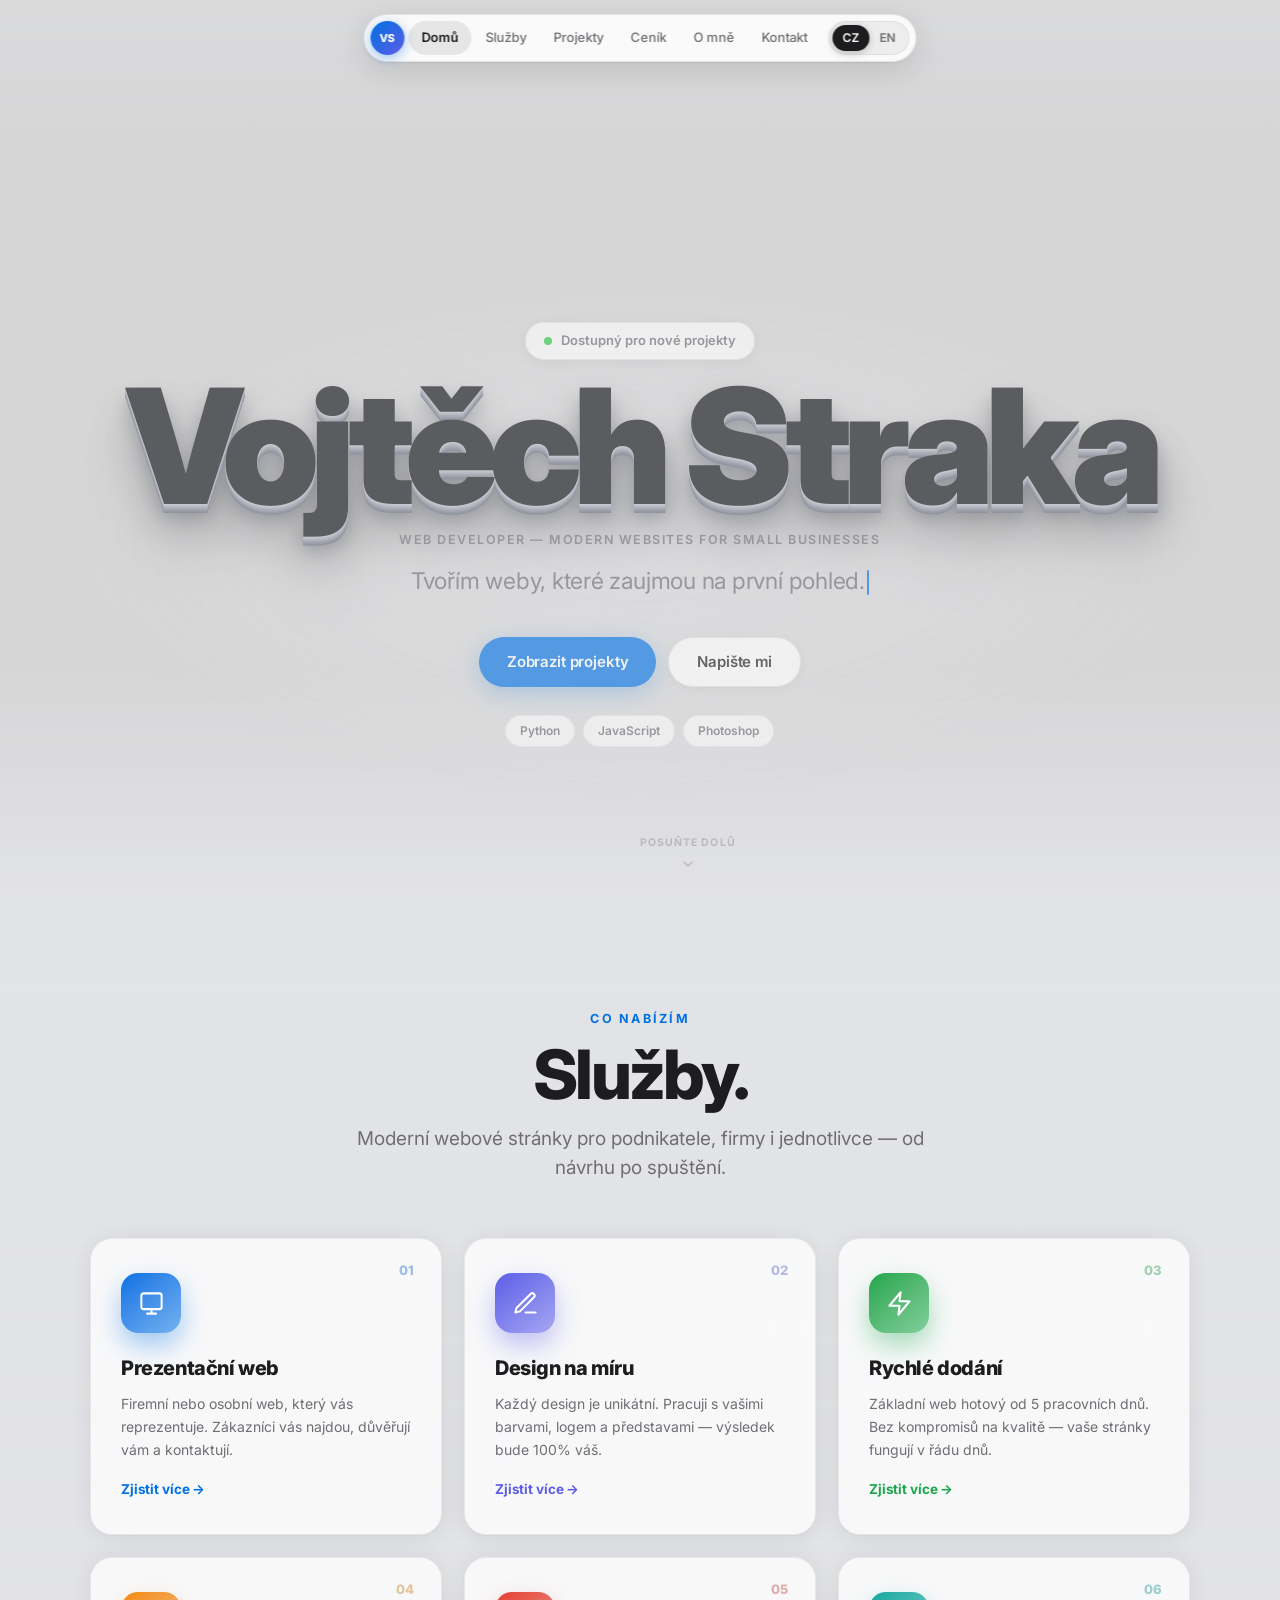
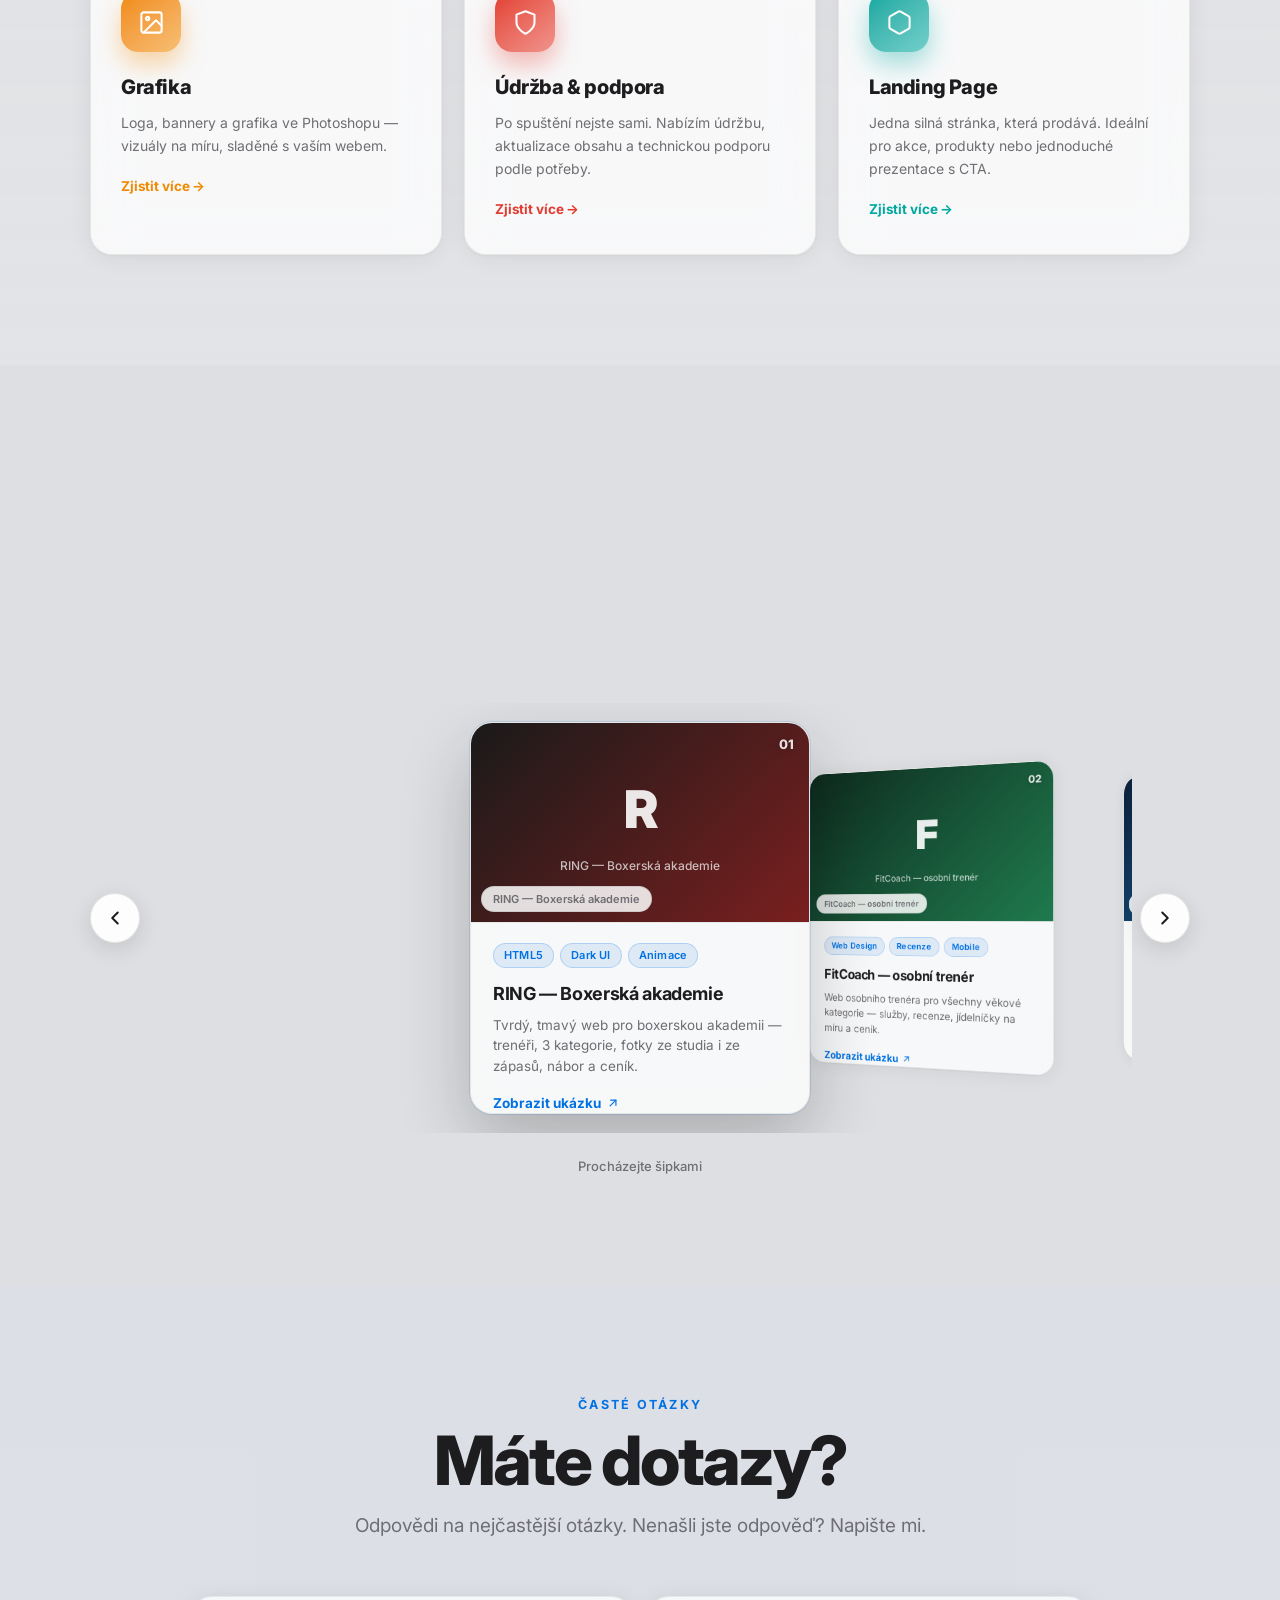
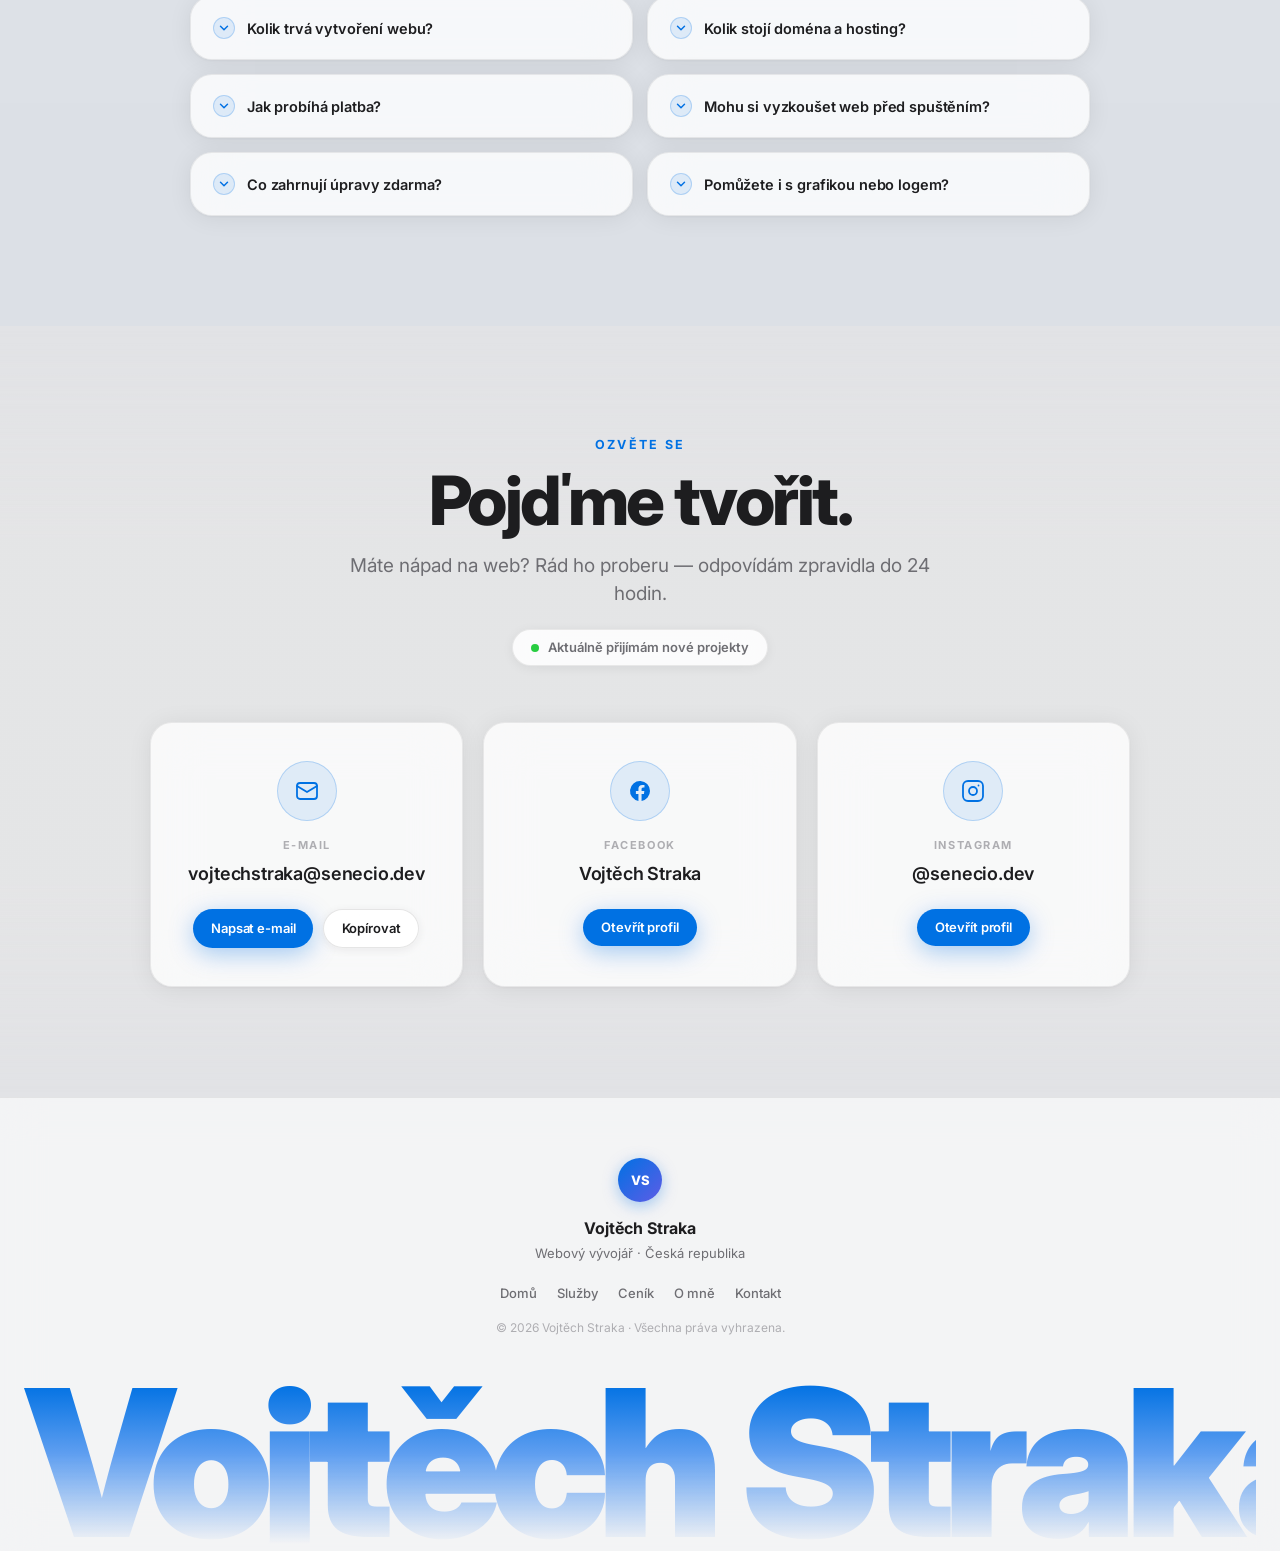
==== commit d37af5f3: "update" ====
--- a/index.html
+++ b/index.html
@@ -65,7 +65,6 @@
         <span class="hero-badge">Python</span>
         <span class="hero-badge">JavaScript</span>
         <span class="hero-badge">Photoshop</span>
-        <span class="hero-badge">Premiere Pro</span>
       </div>
     </div>
 
@@ -89,71 +88,50 @@
           <p class="section-sub" data-i18n="services.sub">Moderní webové stránky pro podnikatele, firmy i jednotlivce — od návrhu po spuštění.</p>
         </div>
 
-        <div class="svc-stage">
-          <button class="svc-nav svc-prev" type="button" aria-label="Předchozí služba">
-            <svg viewBox="0 0 24 24" fill="none" stroke="currentColor" stroke-width="2.2" stroke-linecap="round" stroke-linejoin="round"><path d="m15 18-6-6 6-6"/></svg>
-          </button>
-
-          <div class="svc-ring" id="svcRing">
-            <article class="svc3d glass" style="--i:0">
-              <div class="service-icon-wrap" style="--c:#0071e3">
-                <svg viewBox="0 0 24 24" fill="none" stroke="currentColor" stroke-width="1.8" stroke-linecap="round" stroke-linejoin="round"><rect x="3" y="3" width="18" height="14" rx="2"/><path d="M8 21h8M12 17v4"/></svg>
-              </div>
-              <h3 data-i18n="service1.name">Prezentační web</h3>
-              <p data-i18n="service1.desc">Firemní nebo osobní web, který vás reprezentuje. Zákazníci vás najdou, důvěřují vám a kontaktují.</p>
-              <a href="cenik.html" class="service-link" data-i18n="services.learn">Zjistit více →</a>
-            </article>
-            <article class="svc3d glass" style="--i:1">
-              <div class="service-icon-wrap" style="--c:#5e5ce6">
-                <svg viewBox="0 0 24 24" fill="none" stroke="currentColor" stroke-width="1.8" stroke-linecap="round" stroke-linejoin="round"><path d="M12 20h9"/><path d="M16.5 3.5a2.12 2.12 0 0 1 3 3L7 19l-4 1 1-4Z"/></svg>
-              </div>
-              <h3 data-i18n="service2.name">Design na míru</h3>
-              <p data-i18n="service2.desc">Každý design je unikátní. Pracuji s vašimi barvami, logem a představami — výsledek bude 100% váš.</p>
-              <a href="cenik.html" class="service-link" data-i18n="services.learn">Zjistit více →</a>
-            </article>
-            <article class="svc3d glass" style="--i:2">
-              <div class="service-icon-wrap" style="--c:#28cd41">
-                <svg viewBox="0 0 24 24" fill="none" stroke="currentColor" stroke-width="1.8" stroke-linecap="round" stroke-linejoin="round"><path d="M13 2L3 14h9l-1 8 10-12h-9l1-8z"/></svg>
-              </div>
-              <h3 data-i18n="service3.name">Rychlé dodání</h3>
-              <p data-i18n="service3.desc">Základní web hotový od 5 pracovních dnů. Bez kompromisů na kvalitě — vaše stránky fungují v řádu dnů.</p>
-              <a href="cenik.html" class="service-link" data-i18n="services.learn">Zjistit více →</a>
-            </article>
-            <article class="svc3d glass" style="--i:3">
-              <div class="service-icon-wrap" style="--c:#ff9500">
-                <svg viewBox="0 0 24 24" fill="none" stroke="currentColor" stroke-width="1.8" stroke-linecap="round" stroke-linejoin="round"><rect x="3" y="3" width="18" height="18" rx="2"/><circle cx="8.5" cy="8.5" r="1.5"/><path d="m21 15-5-5L5 21"/></svg>
-              </div>
-              <h3 data-i18n="service4.name">Grafika & video</h3>
-              <p data-i18n="service4.desc">Loga, bannery a grafika ve Photoshopu i sestřih videa v Premiere — vizuály na míru z jedné ruky.</p>
-              <a href="cenik.html" class="service-link" data-i18n="services.learn">Zjistit více →</a>
-            </article>
-            <article class="svc3d glass" style="--i:4">
-              <div class="service-icon-wrap" style="--c:#ff3b30">
-                <svg viewBox="0 0 24 24" fill="none" stroke="currentColor" stroke-width="1.8" stroke-linecap="round" stroke-linejoin="round"><path d="M12 22s8-4 8-10V5l-8-3-8 3v7c0 6 8 10 8 10z"/></svg>
-              </div>
-              <h3 data-i18n="service5.name">Údržba & podpora</h3>
-              <p data-i18n="service5.desc">Po spuštění nejste sami. Nabízím údržbu, aktualizace obsahu a technickou podporu podle potřeby.</p>
-              <a href="cenik.html" class="service-link" data-i18n="services.learn">Zjistit více →</a>
-            </article>
-            <article class="svc3d glass" style="--i:5">
-              <div class="service-icon-wrap" style="--c:#00c7be">
-                <svg viewBox="0 0 24 24" fill="none" stroke="currentColor" stroke-width="1.8" stroke-linecap="round" stroke-linejoin="round"><path d="M21 16V8a2 2 0 0 0-1-1.73l-7-4a2 2 0 0 0-2 0l-7 4A2 2 0 0 0 3 8v8a2 2 0 0 0 1 1.73l7 4a2 2 0 0 0 2 0l7-4A2 2 0 0 0 21 16z"/></svg>
-              </div>
-              <h3 data-i18n="service6.name">Landing Page</h3>
-              <p data-i18n="service6.desc">Jedna silná stránka, která prodává. Ideální pro akce, produkty nebo jednoduché prezentace s CTA.</p>
-              <a href="cenik.html" class="service-link" data-i18n="services.learn">Zjistit více →</a>
-            </article>
-          </div>
-
-          <button class="svc-nav svc-next" type="button" aria-label="Další služba">
-            <svg viewBox="0 0 24 24" fill="none" stroke="currentColor" stroke-width="2.2" stroke-linecap="round" stroke-linejoin="round"><path d="m9 18 6-6-6-6"/></svg>
-          </button>
-        </div>
-
-        <p class="svc-hint reveal">
-          <svg viewBox="0 0 24 24" fill="none" stroke="currentColor" stroke-width="1.8" stroke-linecap="round" stroke-linejoin="round" aria-hidden="true"><rect x="6" y="3" width="12" height="18" rx="6"/><path d="M12 7v3"/></svg>
-          <span data-i18n="services.hint">Procházejte šipkami</span>
-        </p>
+        <div class="svc-grid">
+          <article class="svc-card reveal" style="--c:#0071e3">
+            <span class="svc-num">01</span>
+            <div class="svc-ic"><svg viewBox="0 0 24 24" fill="none" stroke="currentColor" stroke-width="1.8" stroke-linecap="round" stroke-linejoin="round"><rect x="3" y="3" width="18" height="14" rx="2"/><path d="M8 21h8M12 17v4"/></svg></div>
+            <h3 data-i18n="service1.name">Prezentační web</h3>
+            <p data-i18n="service1.desc">Firemní nebo osobní web, který vás reprezentuje. Zákazníci vás najdou, důvěřují vám a kontaktují.</p>
+            <a href="cenik.html" class="service-link" data-i18n="services.learn">Zjistit více →</a>
+          </article>
+          <article class="svc-card reveal" style="--c:#5e5ce6">
+            <span class="svc-num">02</span>
+            <div class="svc-ic"><svg viewBox="0 0 24 24" fill="none" stroke="currentColor" stroke-width="1.8" stroke-linecap="round" stroke-linejoin="round"><path d="M12 20h9"/><path d="M16.5 3.5a2.12 2.12 0 0 1 3 3L7 19l-4 1 1-4Z"/></svg></div>
+            <h3 data-i18n="service2.name">Design na míru</h3>
+            <p data-i18n="service2.desc">Každý design je unikátní. Pracuji s vašimi barvami, logem a představami — výsledek bude 100% váš.</p>
+            <a href="cenik.html" class="service-link" data-i18n="services.learn">Zjistit více →</a>
+          </article>
+          <article class="svc-card reveal" style="--c:#1aa64b">
+            <span class="svc-num">03</span>
+            <div class="svc-ic"><svg viewBox="0 0 24 24" fill="none" stroke="currentColor" stroke-width="1.8" stroke-linecap="round" stroke-linejoin="round"><path d="M13 2L3 14h9l-1 8 10-12h-9l1-8z"/></svg></div>
+            <h3 data-i18n="service3.name">Rychlé dodání</h3>
+            <p data-i18n="service3.desc">Základní web hotový od 5 pracovních dnů. Bez kompromisů na kvalitě — vaše stránky fungují v řádu dnů.</p>
+            <a href="cenik.html" class="service-link" data-i18n="services.learn">Zjistit více →</a>
+          </article>
+          <article class="svc-card reveal" style="--c:#f08a00">
+            <span class="svc-num">04</span>
+            <div class="svc-ic"><svg viewBox="0 0 24 24" fill="none" stroke="currentColor" stroke-width="1.8" stroke-linecap="round" stroke-linejoin="round"><rect x="3" y="3" width="18" height="18" rx="2"/><circle cx="8.5" cy="8.5" r="1.5"/><path d="m21 15-5-5L5 21"/></svg></div>
+            <h3 data-i18n="service4.name">Grafika</h3>
+            <p data-i18n="service4.desc">Loga, bannery a grafika ve Photoshopu — vizuály na míru, sladěné s vaším webem.</p>
+            <a href="cenik.html" class="service-link" data-i18n="services.learn">Zjistit více →</a>
+          </article>
+          <article class="svc-card reveal" style="--c:#e23b30">
+            <span class="svc-num">05</span>
+            <div class="svc-ic"><svg viewBox="0 0 24 24" fill="none" stroke="currentColor" stroke-width="1.8" stroke-linecap="round" stroke-linejoin="round"><path d="M12 22s8-4 8-10V5l-8-3-8 3v7c0 6 8 10 8 10z"/></svg></div>
+            <h3 data-i18n="service5.name">Údržba & podpora</h3>
+            <p data-i18n="service5.desc">Po spuštění nejste sami. Nabízím údržbu, aktualizace obsahu a technickou podporu podle potřeby.</p>
+            <a href="cenik.html" class="service-link" data-i18n="services.learn">Zjistit více →</a>
+          </article>
+          <article class="svc-card reveal" style="--c:#00a8a0">
+            <span class="svc-num">06</span>
+            <div class="svc-ic"><svg viewBox="0 0 24 24" fill="none" stroke="currentColor" stroke-width="1.8" stroke-linecap="round" stroke-linejoin="round"><path d="M21 16V8a2 2 0 0 0-1-1.73l-7-4a2 2 0 0 0-2 0l-7 4A2 2 0 0 0 3 8v8a2 2 0 0 0 1 1.73l7 4a2 2 0 0 0 2 0l7-4A2 2 0 0 0 21 16z"/></svg></div>
+            <h3 data-i18n="service6.name">Landing Page</h3>
+            <p data-i18n="service6.desc">Jedna silná stránka, která prodává. Ideální pro akce, produkty nebo jednoduché prezentace s CTA.</p>
+            <a href="cenik.html" class="service-link" data-i18n="services.learn">Zjistit více →</a>
+          </article>
+        </div>
       </div>
     </section>
 
@@ -195,7 +173,7 @@
           </details>
           <details class="glass faq-item reveal" style="--d:.06s">
             <summary class="faq-question" data-i18n="faq.q2">Kolik stojí doména a hosting?</summary>
-            <div class="faq-answer" data-i18n="faq.a2">Doména a hosting nejsou součástí ceny, ale pomohu vám s výběrem. Doména cca 200 Kč/rok, hosting od 150 Kč/měsíc.</div>
+            <div class="faq-answer" data-i18n="faq.a2">Hosting neprovozuji, ale rád poradím s výběrem a web vám nasadím na vaši vlastní doménu. Doménu i hosting si platíte sami — doména stojí cca 200 Kč/rok.</div>
           </details>
           <details class="glass faq-item reveal" style="--d:.12s">
             <summary class="faq-question" data-i18n="faq.q3">Jak probíhá platba?</summary>
@@ -211,7 +189,7 @@
           </details>
           <details class="glass faq-item reveal" style="--d:.30s">
             <summary class="faq-question" data-i18n="faq.q6">Pomůžete i s grafikou nebo logem?</summary>
-            <div class="faq-answer" data-i18n="faq.a6">Ano — vytvořím grafiku, bannery i jednoduché logo ve Photoshopu a podle potřeby i krátké video v Premiere. Vše sladěné s vaším webem.</div>
+            <div class="faq-answer" data-i18n="faq.a6">Ano — vytvořím grafiku, bannery i jednoduché logo ve Photoshopu, sladěné s vaším webem.</div>
           </details>
         </div>
       </div>
@@ -279,10 +257,12 @@
         <a href="#home" data-i18n="nav.home">Domů</a>
         <a href="#services" data-i18n="nav.services">Služby</a>
         <a href="cenik.html" data-i18n="nav.pricing">Ceník</a>
+        <a href="about.html" data-i18n="nav.about">O mně</a>
         <a href="#contact" data-i18n="nav.contact">Kontakt</a>
       </div>
       <p class="footer-copy">© <span id="year">2026</span> Vojtěch Straka · <span data-i18n="footer.rights">Všechna práva vyhrazena.</span></p>
     </div>
+    <div class="footer-big" aria-hidden="true">Vojtěch Straka</div>
   </footer>
 
   <noscript>
--- a/style.css
+++ b/style.css
@@ -256,7 +256,6 @@
     translate(calc(var(--mx, 0) * 7px), calc(var(--my, 0) * 5px))
     translateY(var(--mtnY, 0px))
     scale(var(--mtnSc, 1.12));
-  transition: transform 0.25s ease-out;
 }
 
 .hero-mountain-fog {
@@ -286,7 +285,6 @@
   filter: grayscale(1) brightness(0.92);
   -webkit-mask-image: linear-gradient(to top, #000 46%, rgba(0,0,0,0.9) 60%, rgba(0,0,0,0.4) 78%, transparent 92%);
   mask-image: linear-gradient(to top, #000 46%, rgba(0,0,0,0.9) 60%, rgba(0,0,0,0.4) 78%, transparent 92%);
-  transition: transform 0.25s ease-out;
 }
 
 .hero-clouds-back {
@@ -781,6 +779,61 @@
 }
 .services-3d > .wrap { position: relative; z-index: 1; }
 
+.svc-grid { display: grid; grid-template-columns: repeat(3, 1fr); gap: 22px; max-width: 1120px; margin: 0 auto; }
+.svc-card {
+  position: relative; overflow: hidden;
+  background: var(--glass-bg); border: 1px solid var(--glass-border); border-radius: 22px;
+  padding: 34px 30px;
+  -webkit-backdrop-filter: blur(20px) saturate(150%); backdrop-filter: blur(20px) saturate(150%);
+  box-shadow: var(--glass-shadow);
+  transition: transform 0.5s var(--ease), border-color 0.35s, box-shadow 0.35s;
+}
+.svc-card::before {
+  content: ""; position: absolute; top: 0; left: 0; right: 0; height: 4px;
+  background: linear-gradient(90deg, var(--c, #0071e3), color-mix(in srgb, var(--c, #0071e3) 40%, #ffffff));
+  transform: scaleX(0); transform-origin: left; transition: transform 0.55s var(--ease);
+}
+.svc-card::after {
+  content: ""; position: absolute; inset: 0; pointer-events: none;
+  background: radial-gradient(130% 80% at 50% -12%, color-mix(in srgb, var(--c, #0071e3) 16%, transparent), transparent 60%);
+  opacity: 0; transition: opacity 0.45s;
+}
+.svc-card:hover {
+  transform: translateY(-9px);
+  border-color: color-mix(in srgb, var(--c, #0071e3) 38%, transparent);
+  box-shadow: 0 28px 64px rgba(0,0,0,0.12);
+}
+.svc-card:hover::before { transform: scaleX(1); }
+.svc-card:hover::after { opacity: 1; }
+.svc-num {
+  position: absolute; top: 22px; right: 26px;
+  font-family: var(--font); font-size: 13px; font-weight: 800; letter-spacing: 0.04em;
+  color: color-mix(in srgb, var(--c, #0071e3) 55%, var(--text-faint));
+  opacity: 0.55;
+}
+.svc-ic {
+  position: relative; width: 60px; height: 60px; border-radius: 17px;
+  background: linear-gradient(140deg, var(--c, #0071e3), color-mix(in srgb, var(--c, #0071e3) 55%, #ffffff));
+  display: flex; align-items: center; justify-content: center; color: #fff; margin-bottom: 20px;
+  box-shadow: 0 12px 26px color-mix(in srgb, var(--c, #0071e3) 36%, transparent);
+  transition: transform 0.5s var(--ease);
+}
+.svc-card:hover .svc-ic { transform: scale(1.08) rotate(-5deg); }
+.svc-ic svg { width: 27px; height: 27px; }
+.svc-card h3 { position: relative; font-size: 20px; font-weight: 800; letter-spacing: -0.02em; color: var(--text); margin-bottom: 10px; }
+.svc-card p { position: relative; font-size: 14px; line-height: 1.62; color: var(--text-dim); }
+.svc-card .service-link {
+  position: relative; margin-top: 18px; display: inline-flex; align-items: center; gap: 4px;
+  font-size: 13.5px; font-weight: 700; color: var(--c, #0071e3); transition: gap 0.25s;
+}
+.svc-card:hover .service-link { gap: 9px; }
+.svc-grid .reveal:nth-child(2) { transition-delay: .06s; }
+.svc-grid .reveal:nth-child(3) { transition-delay: .12s; }
+.svc-grid .reveal:nth-child(5) { transition-delay: .06s; }
+.svc-grid .reveal:nth-child(6) { transition-delay: .12s; }
+@media (max-width: 1000px) { .svc-grid { grid-template-columns: repeat(2, 1fr); } }
+@media (max-width: 600px) { .svc-grid { grid-template-columns: 1fr; } }
+
 .svc-stage {
   --cw: 300px;
   --ch: 344px;
@@ -1533,8 +1586,29 @@
 .about-right {
   display: flex;
   flex-direction: column;
-  gap: 32px;
-}
+  gap: 30px;
+}
+
+.about-h2 { font-size: clamp(24px, 3vw, 34px); font-weight: 800; letter-spacing: -0.03em; color: var(--text); margin-bottom: 14px; }
+.about-bio p { font-size: 16px; line-height: 1.7; color: var(--text-dim); margin-bottom: 14px; }
+.about-bio p:last-child { margin-bottom: 0; }
+
+.about-sub {
+  font-size: 12px; font-weight: 700; text-transform: uppercase; letter-spacing: 0.14em;
+  color: var(--blue); margin-bottom: -8px; display: flex; align-items: center; gap: 12px;
+}
+.about-sub::after { content: ""; flex: 1; height: 1px; background: linear-gradient(90deg, rgba(0,113,227,0.3), transparent); }
+
+.about-approach { display: grid; grid-template-columns: repeat(3, 1fr); gap: 14px; }
+.appr {
+  background: var(--glass-bg); border: 1px solid var(--glass-border); border-radius: 16px;
+  padding: 20px 18px; transition: transform 0.4s var(--ease), border-color 0.3s, box-shadow 0.3s;
+}
+.appr:hover { transform: translateY(-5px); border-color: rgba(0,113,227,0.22); box-shadow: 0 16px 40px rgba(0,0,0,0.08); }
+.appr-n { font-size: 12px; font-weight: 800; color: var(--blue); letter-spacing: 0.05em; }
+.appr b { display: block; margin: 8px 0 4px; font-size: 16px; font-weight: 700; letter-spacing: -0.01em; color: var(--text); }
+.appr p { font-size: 13px; line-height: 1.55; color: var(--text-dim); }
+@media (max-width: 560px) { .about-approach { grid-template-columns: 1fr; } }
 
 .about-quote {
   font-size: clamp(18px, 2.2vw, 24px);
@@ -1839,11 +1913,29 @@
 }
 
 .footer {
-  padding: 60px 24px 44px;
+  padding: 60px 24px 0;
   border-top: 1px solid rgba(0,0,0,0.07);
   background: rgba(255,255,255,0.6);
   -webkit-backdrop-filter: blur(20px);
   backdrop-filter: blur(20px);
+  overflow: hidden;
+}
+
+.footer-big {
+  margin-top: 46px;
+  font-size: clamp(52px, 16vw, 230px);
+  font-weight: 900;
+  letter-spacing: -0.055em;
+  line-height: 0.78;
+  text-align: center;
+  white-space: nowrap;
+  padding-bottom: 8px;
+  background: linear-gradient(180deg, #0071e3 0%, #5e9ef0 42%, rgba(0,113,227,0) 96%);
+  -webkit-background-clip: text;
+  background-clip: text;
+  color: transparent;
+  -webkit-user-select: none;
+  user-select: none;
 }
 
 .footer-inner {
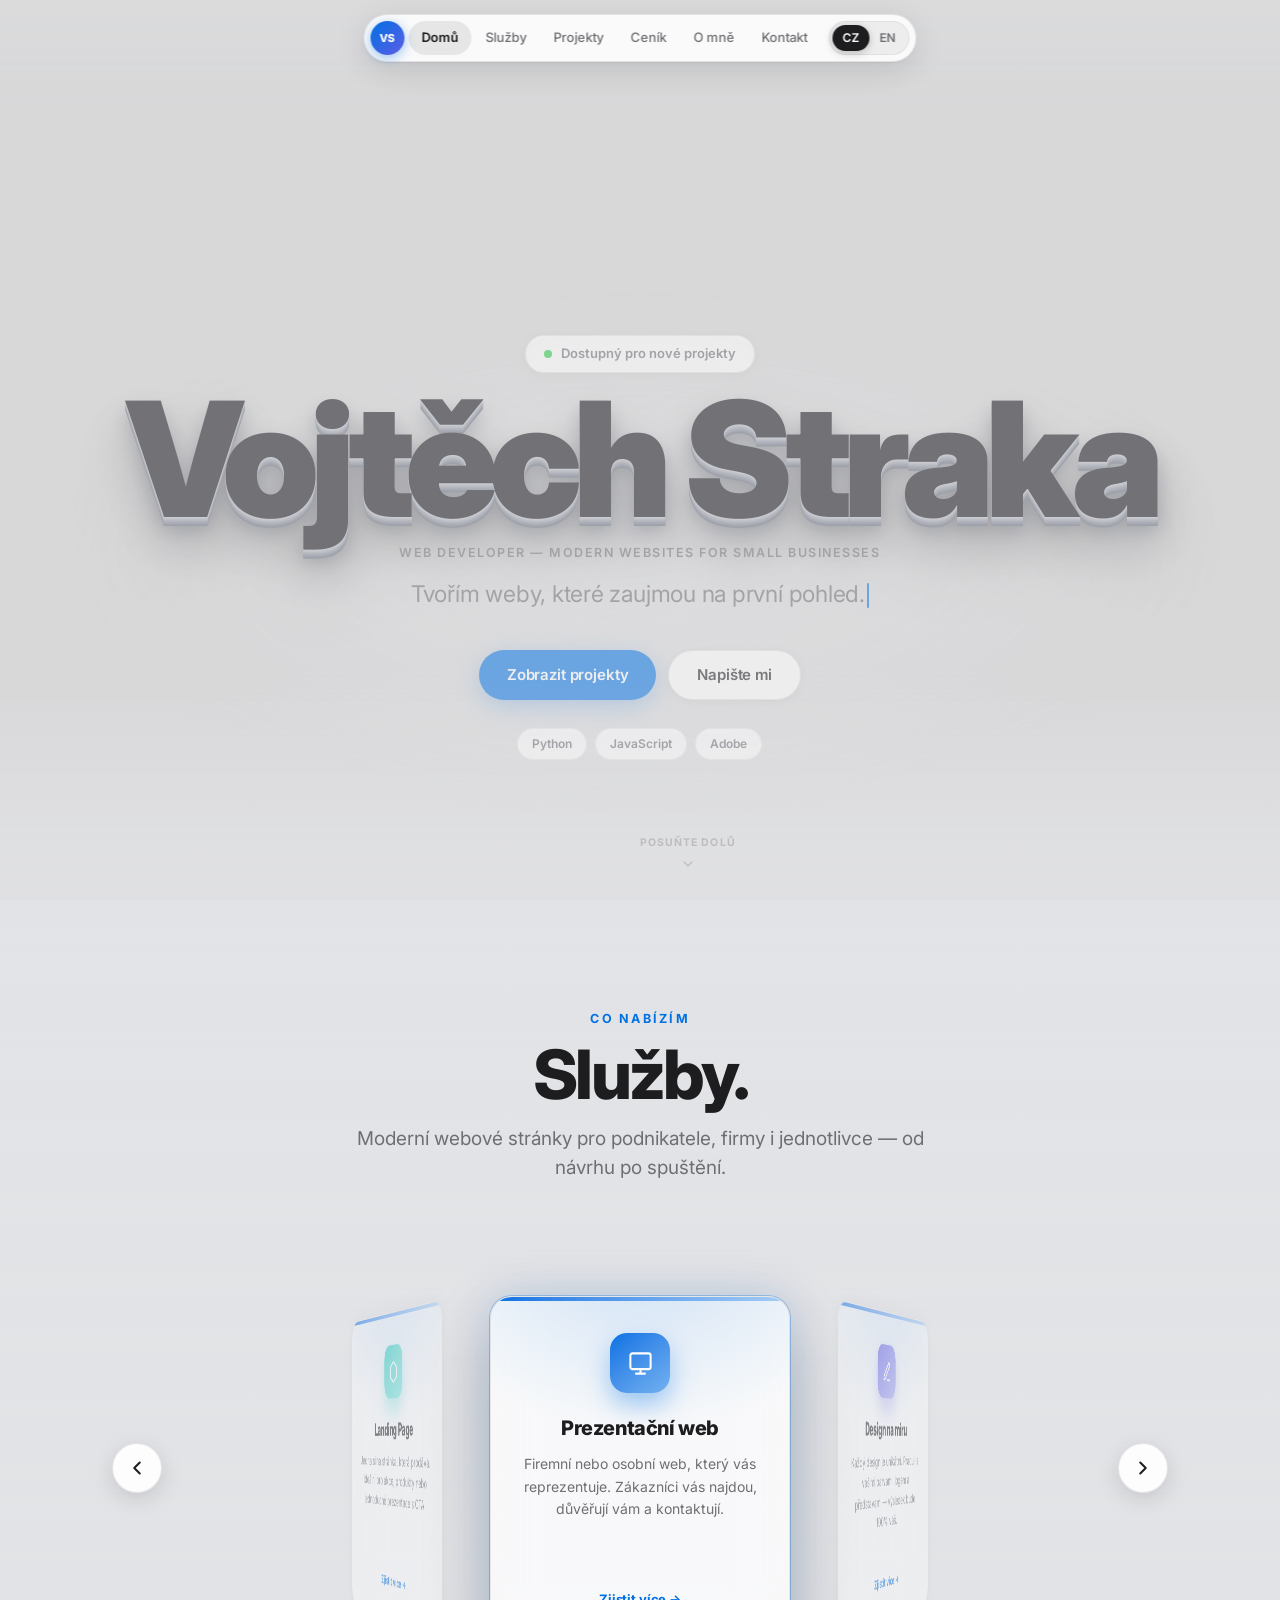
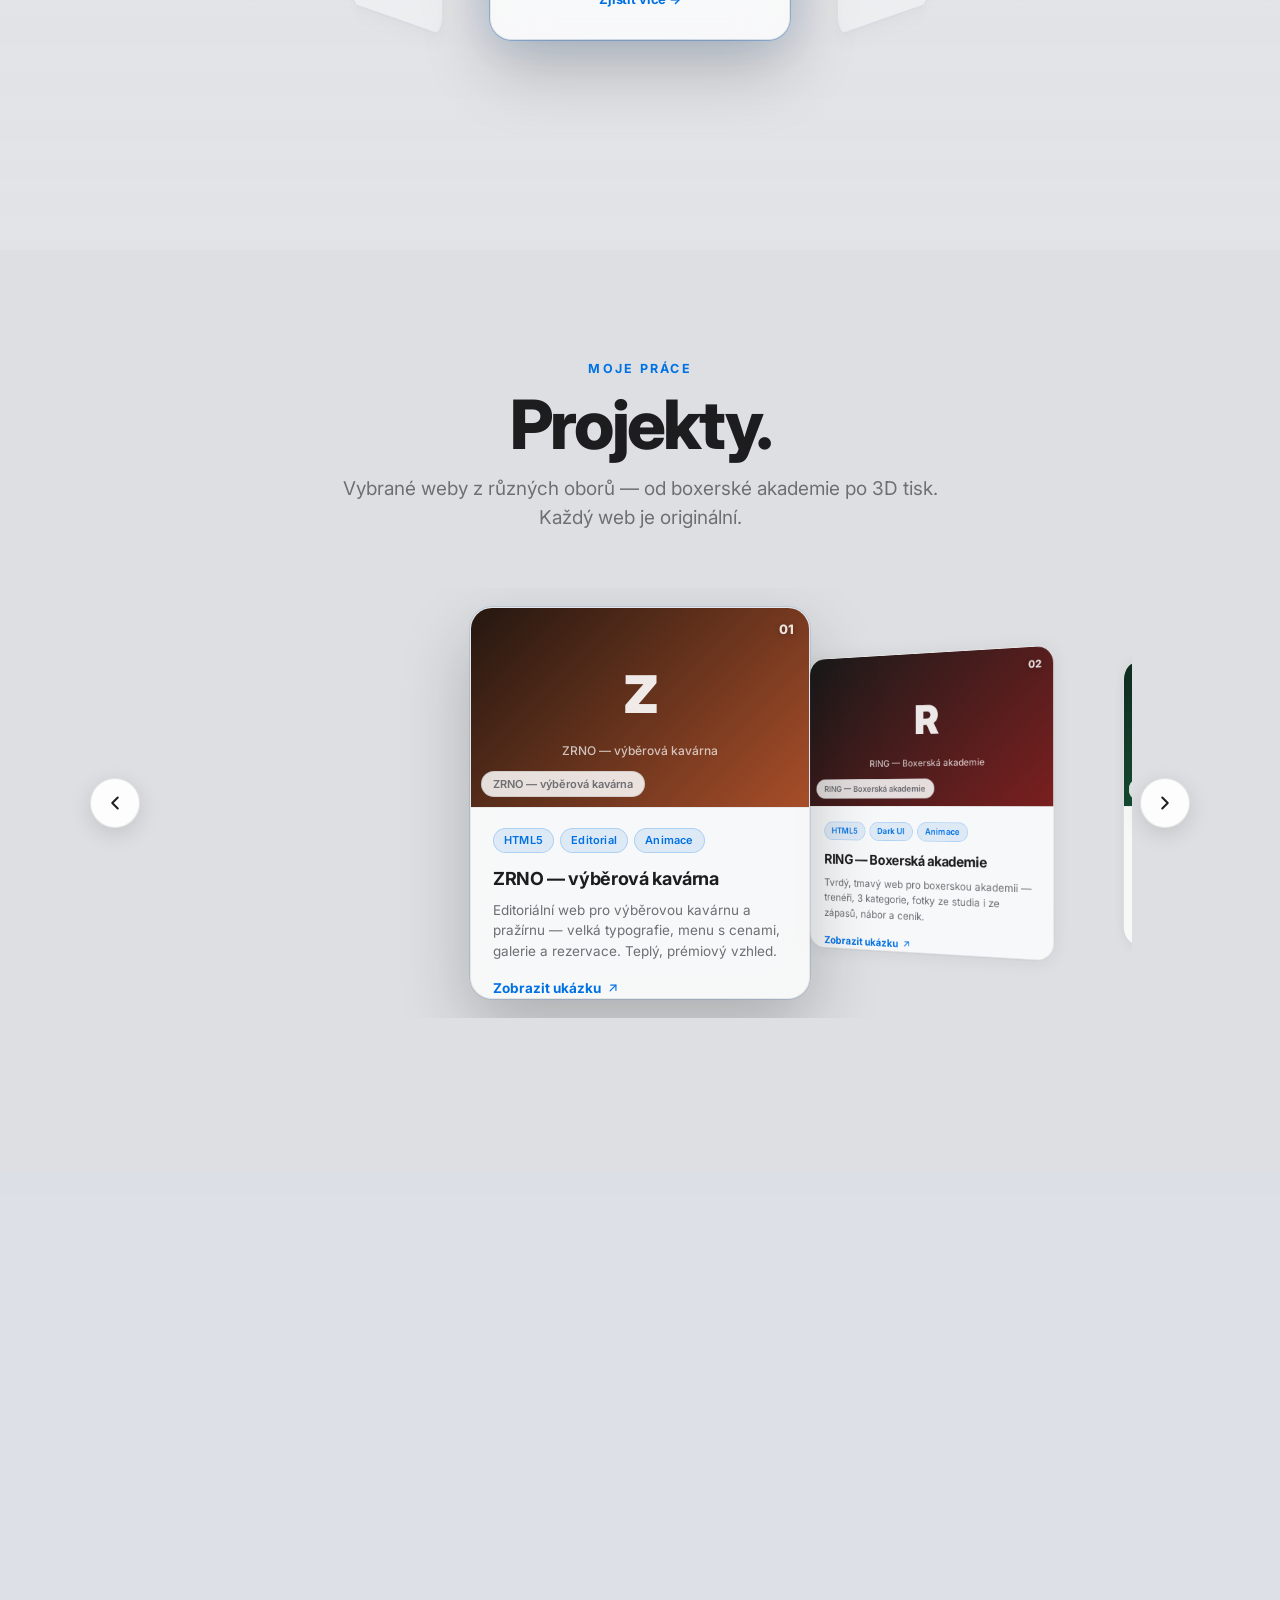
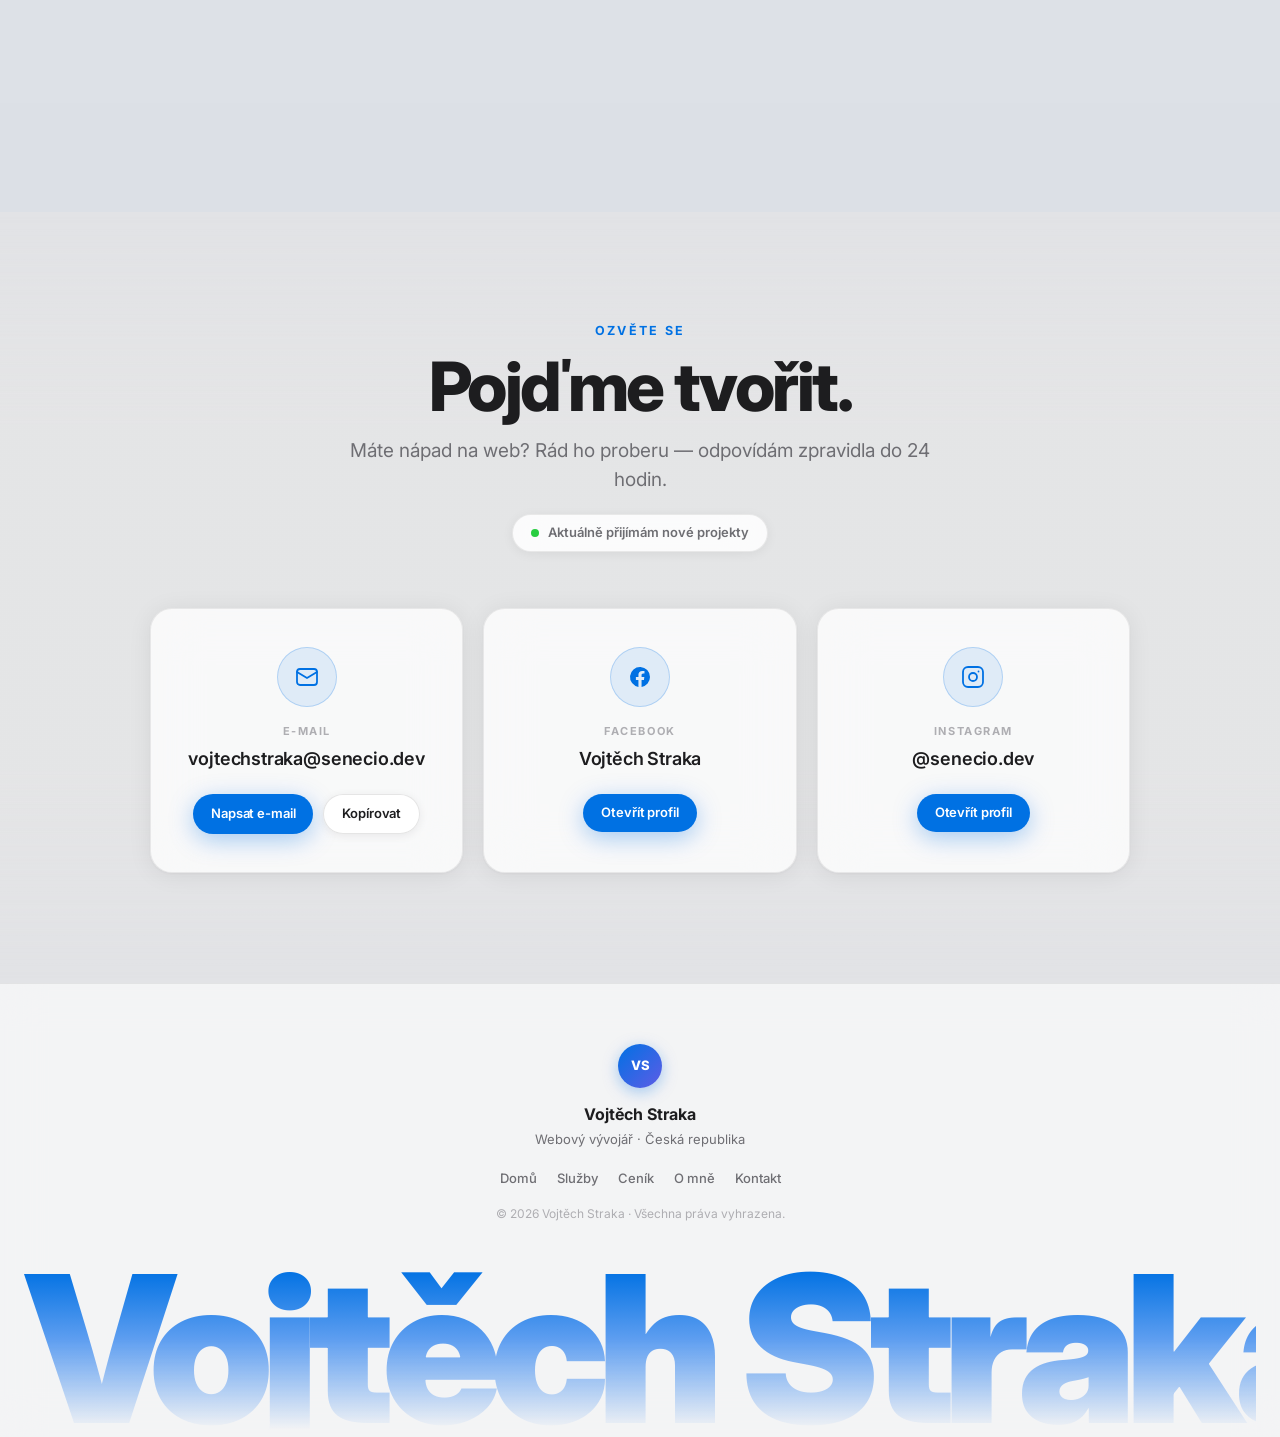
==== commit fad51c7b: "update" ====
--- a/index.html
+++ b/index.html
@@ -64,7 +64,7 @@
       <div class="hero-badges fx d5">
         <span class="hero-badge">Python</span>
         <span class="hero-badge">JavaScript</span>
-        <span class="hero-badge">Photoshop</span>
+        <span class="hero-badge">Adobe</span>
       </div>
     </div>
 
@@ -88,50 +88,71 @@
           <p class="section-sub" data-i18n="services.sub">Moderní webové stránky pro podnikatele, firmy i jednotlivce — od návrhu po spuštění.</p>
         </div>
 
-        <div class="svc-grid">
-          <article class="svc-card reveal" style="--c:#0071e3">
-            <span class="svc-num">01</span>
-            <div class="svc-ic"><svg viewBox="0 0 24 24" fill="none" stroke="currentColor" stroke-width="1.8" stroke-linecap="round" stroke-linejoin="round"><rect x="3" y="3" width="18" height="14" rx="2"/><path d="M8 21h8M12 17v4"/></svg></div>
-            <h3 data-i18n="service1.name">Prezentační web</h3>
-            <p data-i18n="service1.desc">Firemní nebo osobní web, který vás reprezentuje. Zákazníci vás najdou, důvěřují vám a kontaktují.</p>
-            <a href="cenik.html" class="service-link" data-i18n="services.learn">Zjistit více →</a>
-          </article>
-          <article class="svc-card reveal" style="--c:#5e5ce6">
-            <span class="svc-num">02</span>
-            <div class="svc-ic"><svg viewBox="0 0 24 24" fill="none" stroke="currentColor" stroke-width="1.8" stroke-linecap="round" stroke-linejoin="round"><path d="M12 20h9"/><path d="M16.5 3.5a2.12 2.12 0 0 1 3 3L7 19l-4 1 1-4Z"/></svg></div>
-            <h3 data-i18n="service2.name">Design na míru</h3>
-            <p data-i18n="service2.desc">Každý design je unikátní. Pracuji s vašimi barvami, logem a představami — výsledek bude 100% váš.</p>
-            <a href="cenik.html" class="service-link" data-i18n="services.learn">Zjistit více →</a>
-          </article>
-          <article class="svc-card reveal" style="--c:#1aa64b">
-            <span class="svc-num">03</span>
-            <div class="svc-ic"><svg viewBox="0 0 24 24" fill="none" stroke="currentColor" stroke-width="1.8" stroke-linecap="round" stroke-linejoin="round"><path d="M13 2L3 14h9l-1 8 10-12h-9l1-8z"/></svg></div>
-            <h3 data-i18n="service3.name">Rychlé dodání</h3>
-            <p data-i18n="service3.desc">Základní web hotový od 5 pracovních dnů. Bez kompromisů na kvalitě — vaše stránky fungují v řádu dnů.</p>
-            <a href="cenik.html" class="service-link" data-i18n="services.learn">Zjistit více →</a>
-          </article>
-          <article class="svc-card reveal" style="--c:#f08a00">
-            <span class="svc-num">04</span>
-            <div class="svc-ic"><svg viewBox="0 0 24 24" fill="none" stroke="currentColor" stroke-width="1.8" stroke-linecap="round" stroke-linejoin="round"><rect x="3" y="3" width="18" height="18" rx="2"/><circle cx="8.5" cy="8.5" r="1.5"/><path d="m21 15-5-5L5 21"/></svg></div>
-            <h3 data-i18n="service4.name">Grafika</h3>
-            <p data-i18n="service4.desc">Loga, bannery a grafika ve Photoshopu — vizuály na míru, sladěné s vaším webem.</p>
-            <a href="cenik.html" class="service-link" data-i18n="services.learn">Zjistit více →</a>
-          </article>
-          <article class="svc-card reveal" style="--c:#e23b30">
-            <span class="svc-num">05</span>
-            <div class="svc-ic"><svg viewBox="0 0 24 24" fill="none" stroke="currentColor" stroke-width="1.8" stroke-linecap="round" stroke-linejoin="round"><path d="M12 22s8-4 8-10V5l-8-3-8 3v7c0 6 8 10 8 10z"/></svg></div>
-            <h3 data-i18n="service5.name">Údržba & podpora</h3>
-            <p data-i18n="service5.desc">Po spuštění nejste sami. Nabízím údržbu, aktualizace obsahu a technickou podporu podle potřeby.</p>
-            <a href="cenik.html" class="service-link" data-i18n="services.learn">Zjistit více →</a>
-          </article>
-          <article class="svc-card reveal" style="--c:#00a8a0">
-            <span class="svc-num">06</span>
-            <div class="svc-ic"><svg viewBox="0 0 24 24" fill="none" stroke="currentColor" stroke-width="1.8" stroke-linecap="round" stroke-linejoin="round"><path d="M21 16V8a2 2 0 0 0-1-1.73l-7-4a2 2 0 0 0-2 0l-7 4A2 2 0 0 0 3 8v8a2 2 0 0 0 1 1.73l7 4a2 2 0 0 0 2 0l7-4A2 2 0 0 0 21 16z"/></svg></div>
-            <h3 data-i18n="service6.name">Landing Page</h3>
-            <p data-i18n="service6.desc">Jedna silná stránka, která prodává. Ideální pro akce, produkty nebo jednoduché prezentace s CTA.</p>
-            <a href="cenik.html" class="service-link" data-i18n="services.learn">Zjistit více →</a>
-          </article>
-        </div>
+        <div class="svc-stage">
+          <button class="svc-nav svc-prev" type="button" aria-label="Předchozí služba">
+            <svg viewBox="0 0 24 24" fill="none" stroke="currentColor" stroke-width="2.2" stroke-linecap="round" stroke-linejoin="round"><path d="m15 18-6-6 6-6"/></svg>
+          </button>
+
+          <div class="svc-ring" id="svcRing">
+            <article class="svc3d glass" style="--i:0">
+              <div class="service-icon-wrap" style="--c:#0071e3">
+                <svg viewBox="0 0 24 24" fill="none" stroke="currentColor" stroke-width="1.8" stroke-linecap="round" stroke-linejoin="round"><rect x="3" y="3" width="18" height="14" rx="2"/><path d="M8 21h8M12 17v4"/></svg>
+              </div>
+              <h3 data-i18n="service1.name">Prezentační web</h3>
+              <p data-i18n="service1.desc">Firemní nebo osobní web, který vás reprezentuje. Zákazníci vás najdou, důvěřují vám a kontaktují.</p>
+              <a href="cenik.html" class="service-link" data-i18n="services.learn">Zjistit více →</a>
+            </article>
+            <article class="svc3d glass" style="--i:1">
+              <div class="service-icon-wrap" style="--c:#5e5ce6">
+                <svg viewBox="0 0 24 24" fill="none" stroke="currentColor" stroke-width="1.8" stroke-linecap="round" stroke-linejoin="round"><path d="M12 20h9"/><path d="M16.5 3.5a2.12 2.12 0 0 1 3 3L7 19l-4 1 1-4Z"/></svg>
+              </div>
+              <h3 data-i18n="service2.name">Design na míru</h3>
+              <p data-i18n="service2.desc">Každý design je unikátní. Pracuji s vašimi barvami, logem a představami — výsledek bude 100% váš.</p>
+              <a href="cenik.html" class="service-link" data-i18n="services.learn">Zjistit více →</a>
+            </article>
+            <article class="svc3d glass" style="--i:2">
+              <div class="service-icon-wrap" style="--c:#28cd41">
+                <svg viewBox="0 0 24 24" fill="none" stroke="currentColor" stroke-width="1.8" stroke-linecap="round" stroke-linejoin="round"><path d="M13 2L3 14h9l-1 8 10-12h-9l1-8z"/></svg>
+              </div>
+              <h3 data-i18n="service3.name">Rychlé dodání</h3>
+              <p data-i18n="service3.desc">Základní web hotový od 5 pracovních dnů. Bez kompromisů na kvalitě — vaše stránky fungují v řádu dnů.</p>
+              <a href="cenik.html" class="service-link" data-i18n="services.learn">Zjistit více →</a>
+            </article>
+            <article class="svc3d glass" style="--i:3">
+              <div class="service-icon-wrap" style="--c:#ff9500">
+                <svg viewBox="0 0 24 24" fill="none" stroke="currentColor" stroke-width="1.8" stroke-linecap="round" stroke-linejoin="round"><rect x="3" y="3" width="18" height="18" rx="2"/><circle cx="8.5" cy="8.5" r="1.5"/><path d="m21 15-5-5L5 21"/></svg>
+              </div>
+              <h3 data-i18n="service4.name">Grafika</h3>
+              <p data-i18n="service4.desc">Loga, bannery a grafika v Adobe — vizuály na míru, sladěné s vaším webem.</p>
+              <a href="cenik.html" class="service-link" data-i18n="services.learn">Zjistit více →</a>
+            </article>
+            <article class="svc3d glass" style="--i:4">
+              <div class="service-icon-wrap" style="--c:#ff3b30">
+                <svg viewBox="0 0 24 24" fill="none" stroke="currentColor" stroke-width="1.8" stroke-linecap="round" stroke-linejoin="round"><path d="M12 22s8-4 8-10V5l-8-3-8 3v7c0 6 8 10 8 10z"/></svg>
+              </div>
+              <h3 data-i18n="service5.name">Údržba & podpora</h3>
+              <p data-i18n="service5.desc">Po spuštění nejste sami. Nabízím údržbu, aktualizace obsahu a technickou podporu podle potřeby.</p>
+              <a href="cenik.html" class="service-link" data-i18n="services.learn">Zjistit více →</a>
+            </article>
+            <article class="svc3d glass" style="--i:5">
+              <div class="service-icon-wrap" style="--c:#00c7be">
+                <svg viewBox="0 0 24 24" fill="none" stroke="currentColor" stroke-width="1.8" stroke-linecap="round" stroke-linejoin="round"><path d="M21 16V8a2 2 0 0 0-1-1.73l-7-4a2 2 0 0 0-2 0l-7 4A2 2 0 0 0 3 8v8a2 2 0 0 0 1 1.73l7 4a2 2 0 0 0 2 0l7-4A2 2 0 0 0 21 16z"/></svg>
+              </div>
+              <h3 data-i18n="service6.name">Landing Page</h3>
+              <p data-i18n="service6.desc">Jedna silná stránka, která prodává. Ideální pro akce, produkty nebo jednoduché prezentace s CTA.</p>
+              <a href="cenik.html" class="service-link" data-i18n="services.learn">Zjistit více →</a>
+            </article>
+          </div>
+
+          <button class="svc-nav svc-next" type="button" aria-label="Další služba">
+            <svg viewBox="0 0 24 24" fill="none" stroke="currentColor" stroke-width="2.2" stroke-linecap="round" stroke-linejoin="round"><path d="m9 18 6-6-6-6"/></svg>
+          </button>
+        </div>
+
+        <p class="svc-hint reveal">
+          <svg viewBox="0 0 24 24" fill="none" stroke="currentColor" stroke-width="1.8" stroke-linecap="round" stroke-linejoin="round" aria-hidden="true"><rect x="6" y="3" width="12" height="18" rx="6"/><path d="M12 7v3"/></svg>
+          <span data-i18n="services.hint">Procházejte šipkami</span>
+        </p>
       </div>
     </section>
 
@@ -189,7 +210,7 @@
           </details>
           <details class="glass faq-item reveal" style="--d:.30s">
             <summary class="faq-question" data-i18n="faq.q6">Pomůžete i s grafikou nebo logem?</summary>
-            <div class="faq-answer" data-i18n="faq.a6">Ano — vytvořím grafiku, bannery i jednoduché logo ve Photoshopu, sladěné s vaším webem.</div>
+            <div class="faq-answer" data-i18n="faq.a6">Ano — vytvořím grafiku, bannery i jednoduché logo v Adobe, sladěné s vaším webem.</div>
           </details>
         </div>
       </div>
--- a/style.css
+++ b/style.css
@@ -603,12 +603,11 @@
   position: absolute;
   inset: -8% 0 0 0;
   background-color: #c8cfd6;
-  background-image:
-    linear-gradient(rgba(233,235,241,0.12), rgba(233,235,241,0.12)),
-    url('https://images.unsplash.com/photo-1470071459604-3b5ec3a7fe05?auto=format&fit=crop&w=2000&q=80');
+  background-image: url('https://images.unsplash.com/photo-1470071459604-3b5ec3a7fe05?auto=format&fit=crop&w=2000&q=80');
   background-size: cover;
   background-position: center 40%;
   background-repeat: no-repeat;
+  filter: grayscale(1) contrast(1.04) brightness(1.03);
   will-change: transform;
 }
 
@@ -778,61 +777,6 @@
     var(--bg) 100%);
 }
 .services-3d > .wrap { position: relative; z-index: 1; }
-
-.svc-grid { display: grid; grid-template-columns: repeat(3, 1fr); gap: 22px; max-width: 1120px; margin: 0 auto; }
-.svc-card {
-  position: relative; overflow: hidden;
-  background: var(--glass-bg); border: 1px solid var(--glass-border); border-radius: 22px;
-  padding: 34px 30px;
-  -webkit-backdrop-filter: blur(20px) saturate(150%); backdrop-filter: blur(20px) saturate(150%);
-  box-shadow: var(--glass-shadow);
-  transition: transform 0.5s var(--ease), border-color 0.35s, box-shadow 0.35s;
-}
-.svc-card::before {
-  content: ""; position: absolute; top: 0; left: 0; right: 0; height: 4px;
-  background: linear-gradient(90deg, var(--c, #0071e3), color-mix(in srgb, var(--c, #0071e3) 40%, #ffffff));
-  transform: scaleX(0); transform-origin: left; transition: transform 0.55s var(--ease);
-}
-.svc-card::after {
-  content: ""; position: absolute; inset: 0; pointer-events: none;
-  background: radial-gradient(130% 80% at 50% -12%, color-mix(in srgb, var(--c, #0071e3) 16%, transparent), transparent 60%);
-  opacity: 0; transition: opacity 0.45s;
-}
-.svc-card:hover {
-  transform: translateY(-9px);
-  border-color: color-mix(in srgb, var(--c, #0071e3) 38%, transparent);
-  box-shadow: 0 28px 64px rgba(0,0,0,0.12);
-}
-.svc-card:hover::before { transform: scaleX(1); }
-.svc-card:hover::after { opacity: 1; }
-.svc-num {
-  position: absolute; top: 22px; right: 26px;
-  font-family: var(--font); font-size: 13px; font-weight: 800; letter-spacing: 0.04em;
-  color: color-mix(in srgb, var(--c, #0071e3) 55%, var(--text-faint));
-  opacity: 0.55;
-}
-.svc-ic {
-  position: relative; width: 60px; height: 60px; border-radius: 17px;
-  background: linear-gradient(140deg, var(--c, #0071e3), color-mix(in srgb, var(--c, #0071e3) 55%, #ffffff));
-  display: flex; align-items: center; justify-content: center; color: #fff; margin-bottom: 20px;
-  box-shadow: 0 12px 26px color-mix(in srgb, var(--c, #0071e3) 36%, transparent);
-  transition: transform 0.5s var(--ease);
-}
-.svc-card:hover .svc-ic { transform: scale(1.08) rotate(-5deg); }
-.svc-ic svg { width: 27px; height: 27px; }
-.svc-card h3 { position: relative; font-size: 20px; font-weight: 800; letter-spacing: -0.02em; color: var(--text); margin-bottom: 10px; }
-.svc-card p { position: relative; font-size: 14px; line-height: 1.62; color: var(--text-dim); }
-.svc-card .service-link {
-  position: relative; margin-top: 18px; display: inline-flex; align-items: center; gap: 4px;
-  font-size: 13.5px; font-weight: 700; color: var(--c, #0071e3); transition: gap 0.25s;
-}
-.svc-card:hover .service-link { gap: 9px; }
-.svc-grid .reveal:nth-child(2) { transition-delay: .06s; }
-.svc-grid .reveal:nth-child(3) { transition-delay: .12s; }
-.svc-grid .reveal:nth-child(5) { transition-delay: .06s; }
-.svc-grid .reveal:nth-child(6) { transition-delay: .12s; }
-@media (max-width: 1000px) { .svc-grid { grid-template-columns: repeat(2, 1fr); } }
-@media (max-width: 600px) { .svc-grid { grid-template-columns: 1fr; } }
 
 .svc-stage {
   --cw: 300px;
@@ -1707,12 +1651,10 @@
   box-shadow: 0 4px 12px rgba(0,0,0,0.2);
 }
 
-.tile-html { background: linear-gradient(135deg, #e34c26, #f06529); }
 .tile-js   { background: linear-gradient(135deg, #f7df1e, #e6c200); color: #1d1d1f; }
-.tile-php  { background: linear-gradient(135deg, #5d61a8, #777bb3); font-size: 11px; }
-.tile-ps   { background: linear-gradient(135deg, #001e36, #00385f); color: #31a8ff; }
 .tile-py   { background: linear-gradient(135deg, #366a96, #ffd43b); color: #fff; }
-.tile-pr   { background: linear-gradient(135deg, #1d0a3a, #9a73ff); color: #eccbff; }
+.tile-vs   { background: linear-gradient(135deg, #0066b8, #0098ff); color: #fff; }
+.tile-ad   { background: linear-gradient(135deg, #3a0a0a, #fa0f00); color: #fff; }
 
 .bar {
   height: 5px;
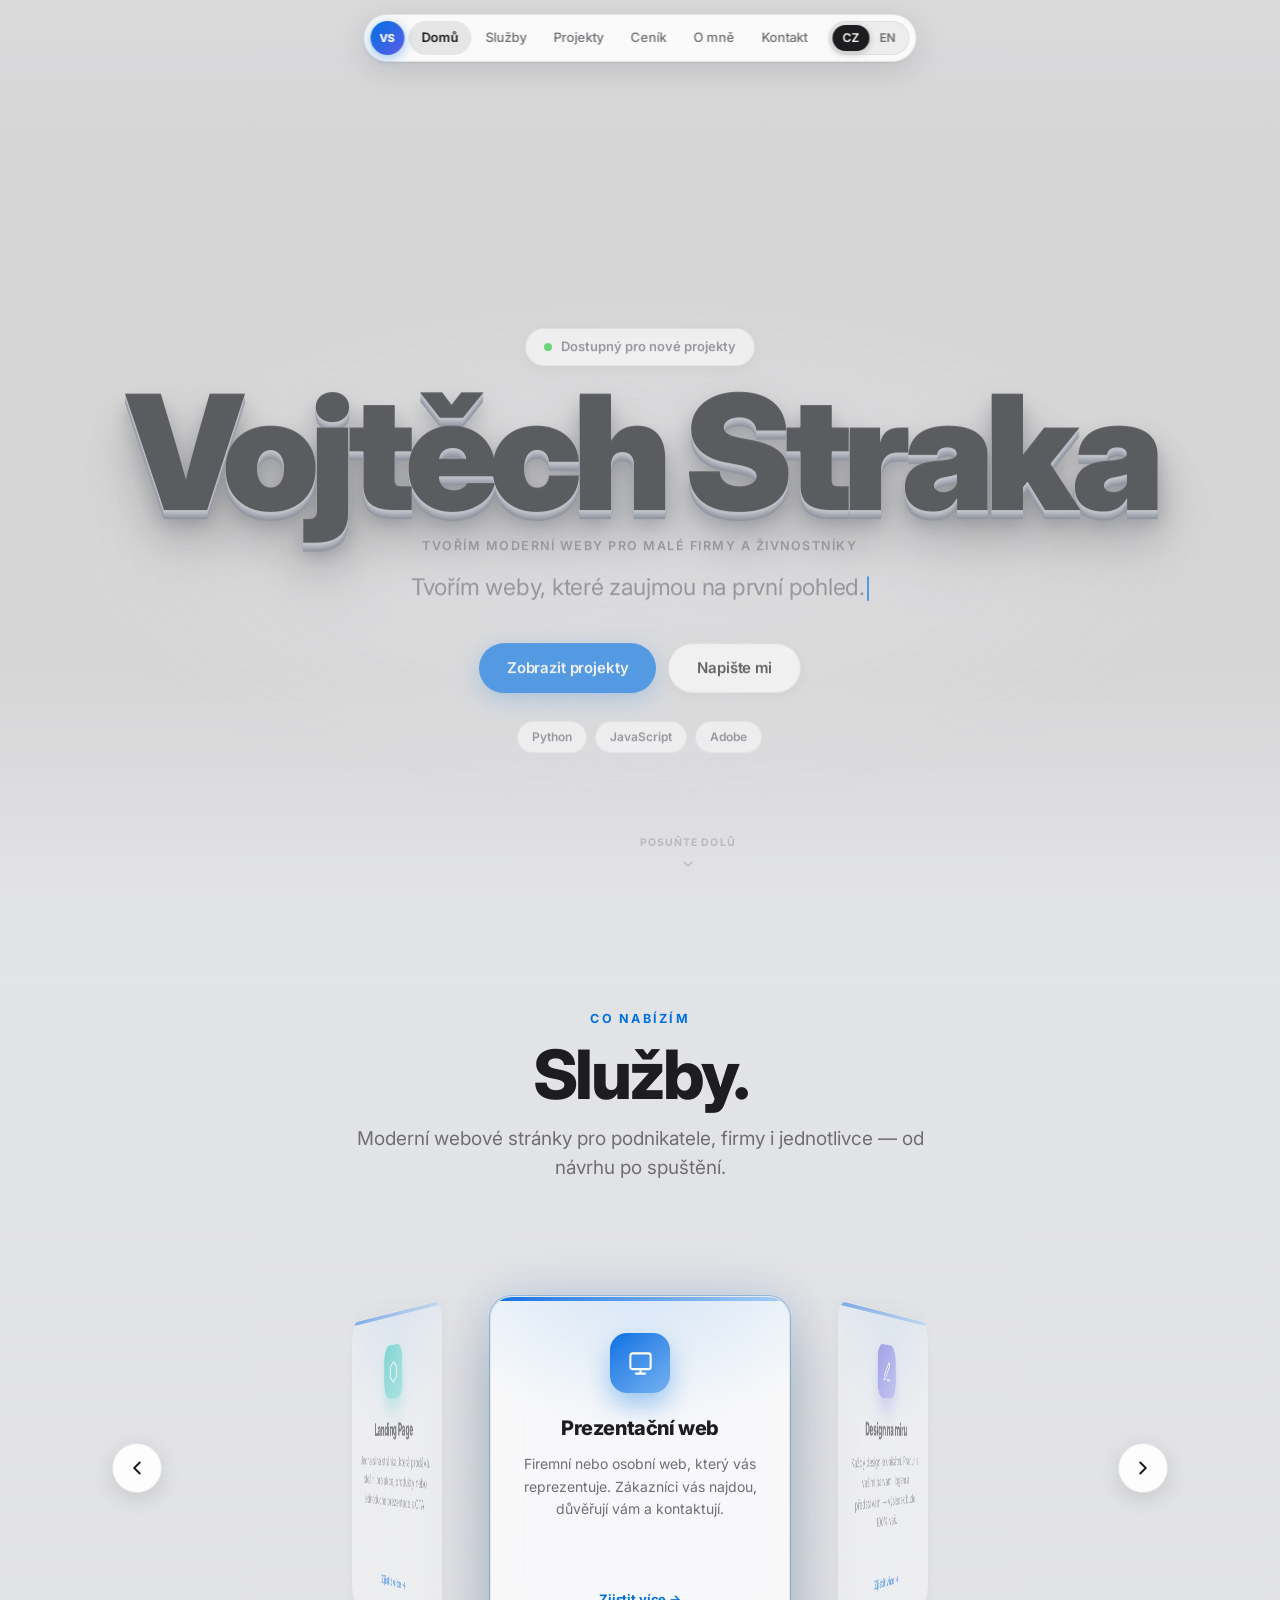
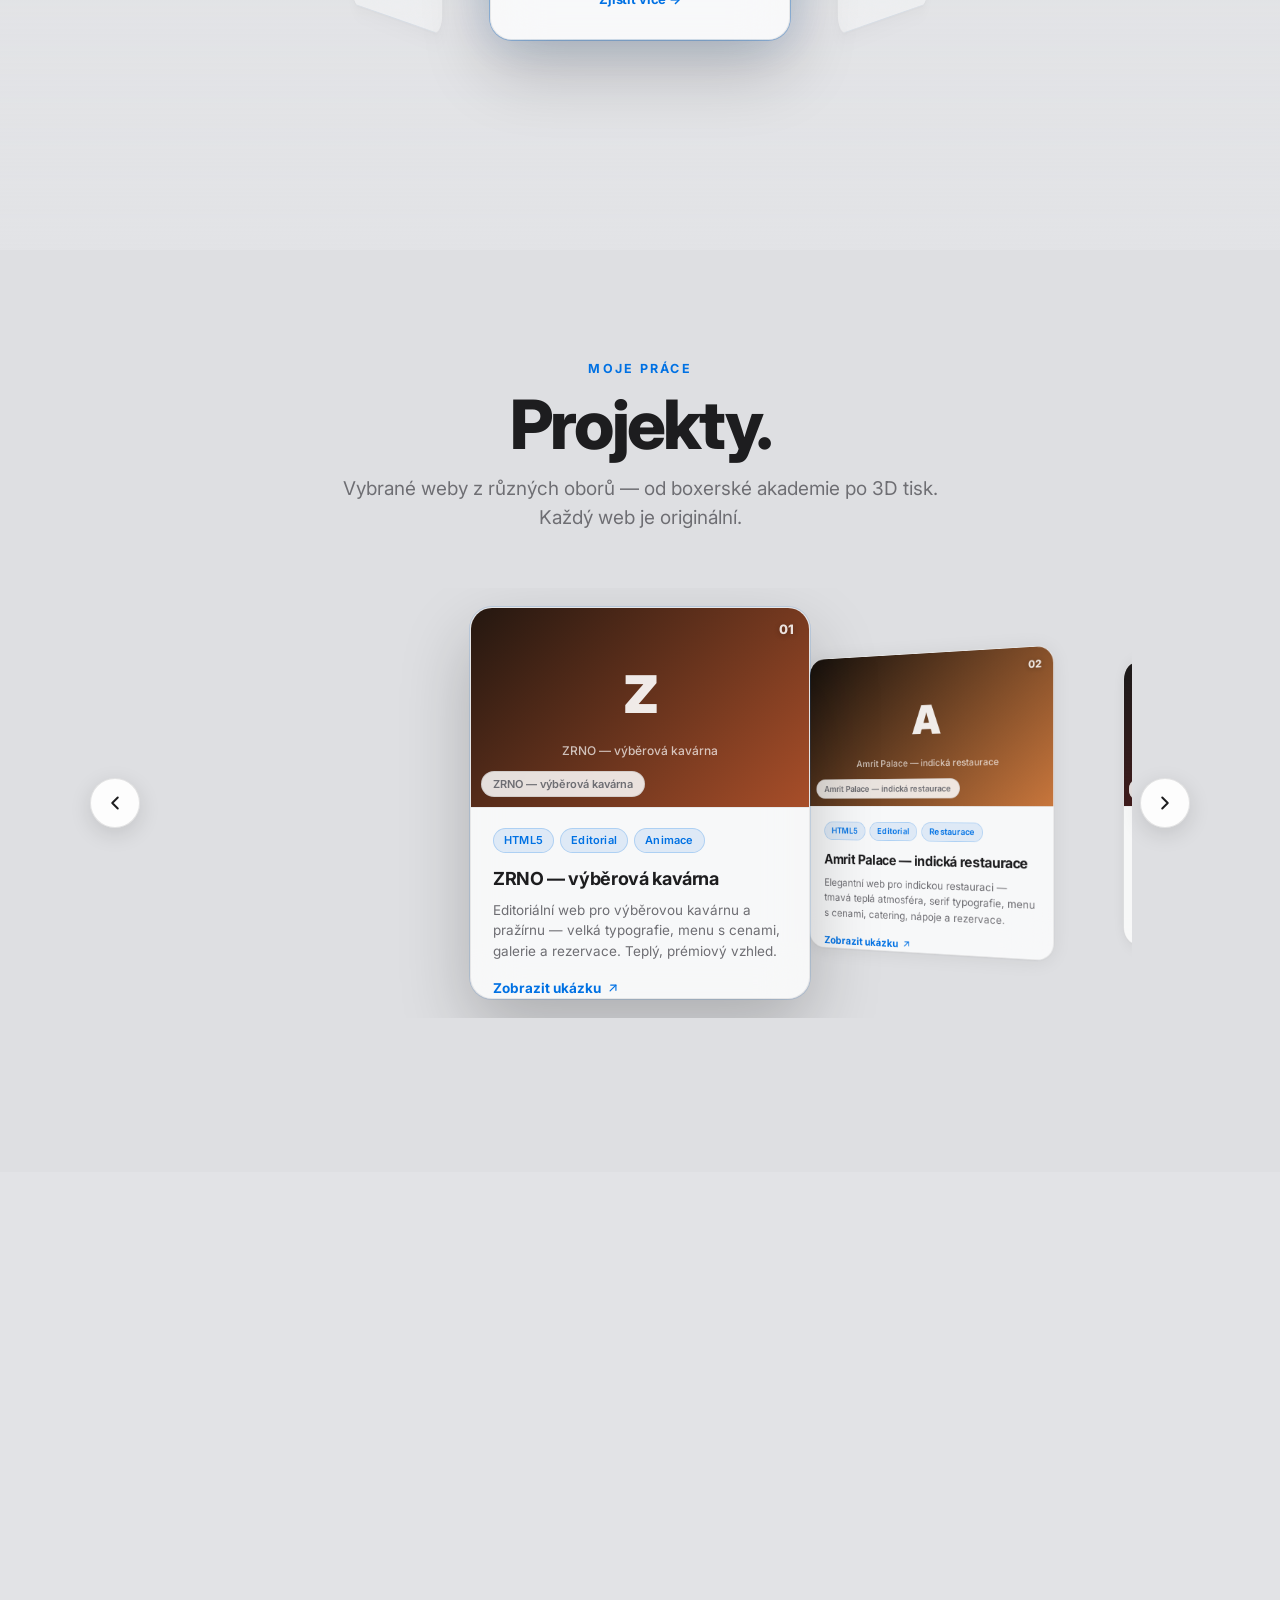
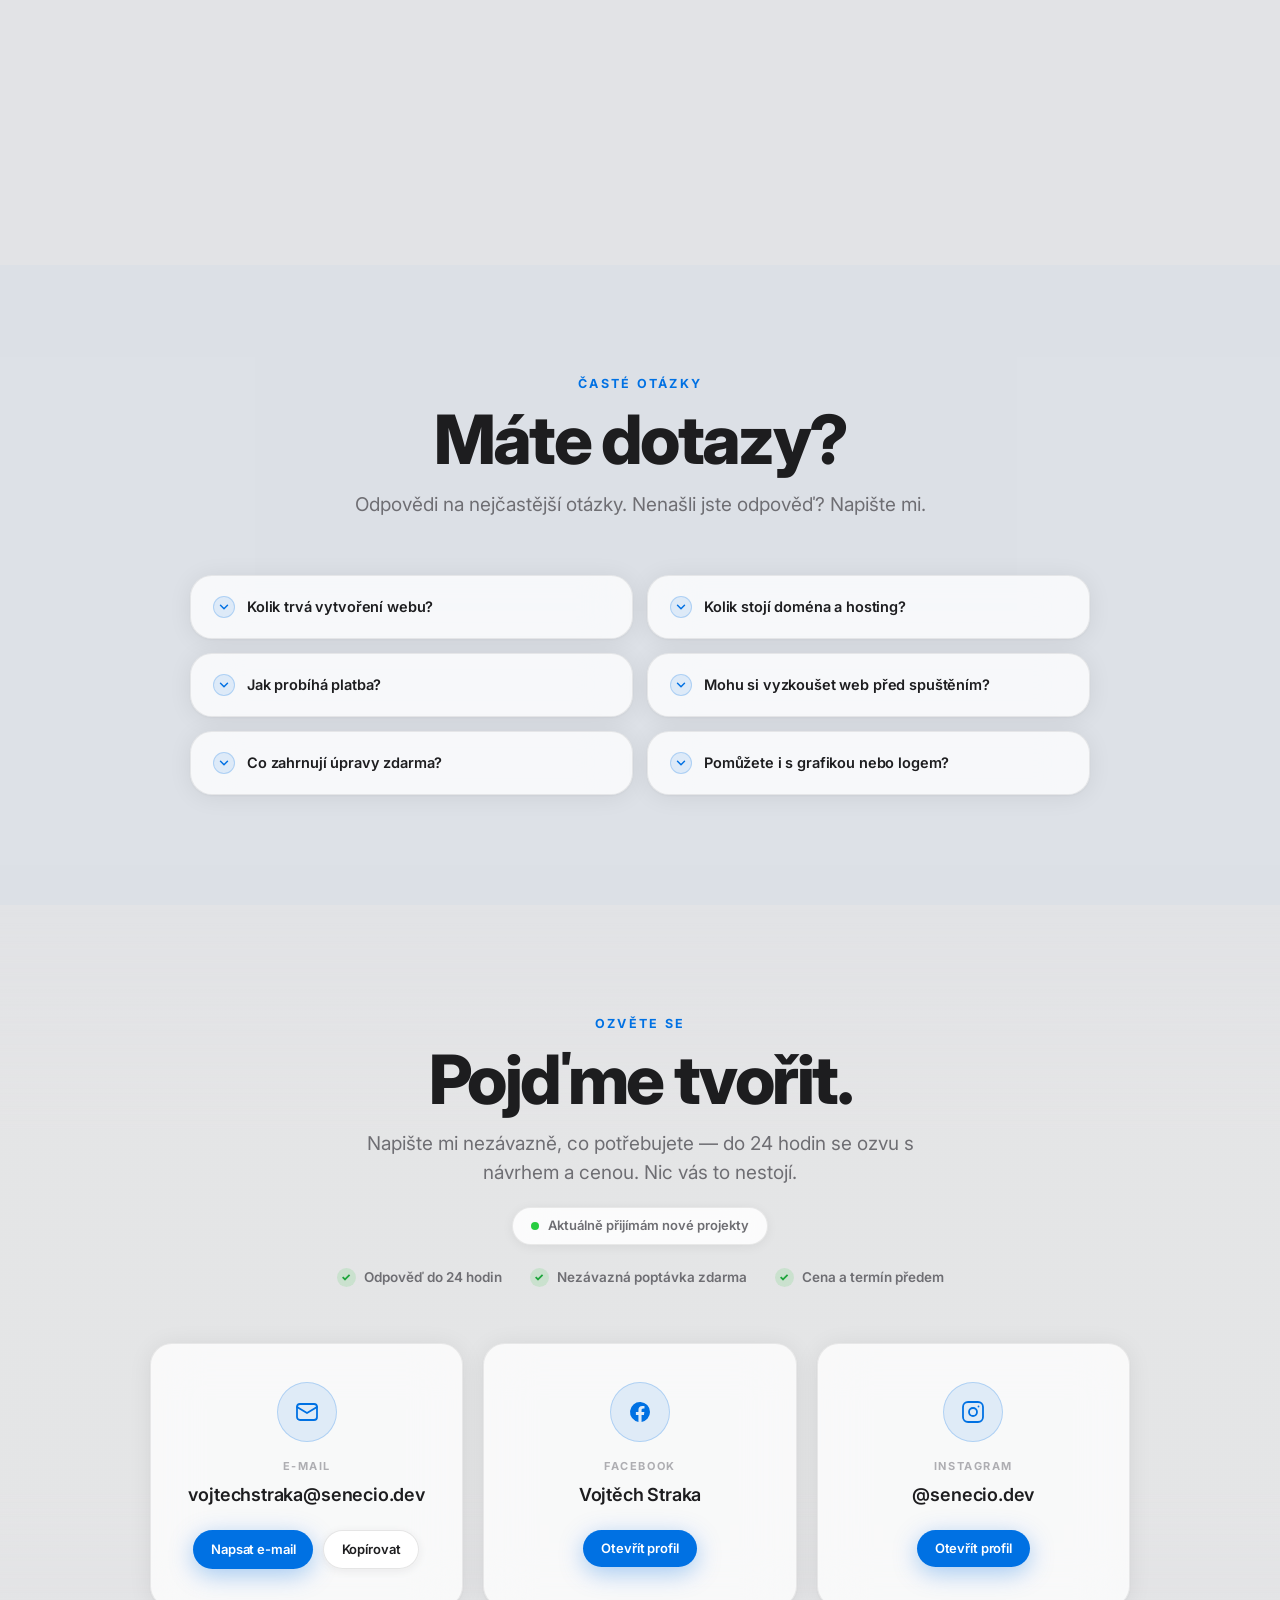
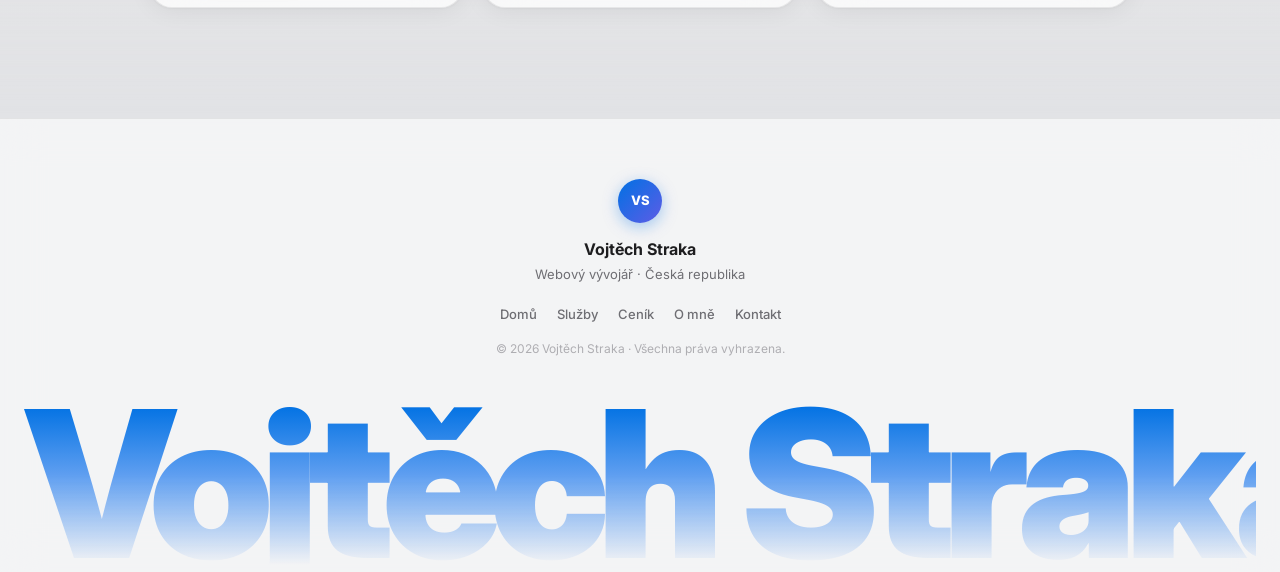
==== commit 1bd76ccd: "update" ====
--- a/index.html
+++ b/index.html
@@ -55,7 +55,7 @@
         <span data-i18n="hero.chip">Dostupný pro nové projekty</span>
       </span>
       <h1 class="hero-name fx d2">Vojtěch Straka</h1>
-      <p class="hero-role fx d3">Web developer — Modern websites for small businesses</p>
+      <p class="hero-role fx d3" data-i18n="hero.role">Tvořím moderní weby pro malé firmy a živnostníky</p>
       <p class="hero-tagline fx d3"><span id="typed"></span><span class="cursor" aria-hidden="true"></span></p>
       <div class="hero-cta fx d4">
         <a href="#projects" class="btn btn-primary" data-i18n="hero.cta1">Zobrazit projekty</a>
@@ -180,6 +180,38 @@
       </div>
     </section>
 
+    <section id="process" class="section">
+      <div class="wrap">
+        <div class="section-head reveal">
+          <p class="eyebrow" data-i18n="process.eyebrow">Jak to probíhá</p>
+          <h2 class="section-title" data-i18n="process.title">Jednoduše, ve 4 krocích.</h2>
+          <p class="section-sub" data-i18n="process.sub">Od první zprávy po spuštění webu přesně víte, co se děje. Bez rizika a bez závazků.</p>
+        </div>
+        <div class="process-grid">
+          <div class="glass card process-step reveal">
+            <span class="process-num">1</span>
+            <h3 data-i18n="process.s1t">Napíšete mi</h3>
+            <p data-i18n="process.s1d">Stačí pár vět o tom, co potřebujete. Žádné formuláře, žádné závazky.</p>
+          </div>
+          <div class="glass card process-step reveal" style="--d:.08s">
+            <span class="process-num">2</span>
+            <h3 data-i18n="process.s2t">Návrh a cena zdarma</h3>
+            <p data-i18n="process.s2d">Do 48 hodin pošlu návrh řešení, přesnou cenu a termín. Nezávazně — rozhodnete se sami.</p>
+          </div>
+          <div class="glass card process-step reveal" style="--d:.16s">
+            <span class="process-num">3</span>
+            <h3 data-i18n="process.s3t">Tvorba webu</h3>
+            <p data-i18n="process.s3d">Průběžně posílám náhledy a ladíme detaily společně, dokud nejste spokojení.</p>
+          </div>
+          <div class="glass card process-step reveal" style="--d:.24s">
+            <span class="process-num">4</span>
+            <h3 data-i18n="process.s4t">Spuštění</h3>
+            <p data-i18n="process.s4d">Nasadím web na vaši doménu a předám vám vše potřebné. Doplatek až po schválení.</p>
+          </div>
+        </div>
+      </div>
+    </section>
+
     <section id="faq" class="section section-tint">
       <div class="wrap">
         <div class="section-head reveal">
@@ -198,7 +230,7 @@
           </details>
           <details class="glass faq-item reveal" style="--d:.12s">
             <summary class="faq-question" data-i18n="faq.q3">Jak probíhá platba?</summary>
-            <div class="faq-answer" data-i18n="faq.a3">50 % záloha před zahájením práce, 50 % doplatek po dokončení a schválení webu. Platba probíhá přes PayPal.</div>
+            <div class="faq-answer" data-i18n="faq.a3">50 % záloha před zahájením práce, 50 % doplatek až po dokončení a schválení webu — platíte tedy, až když jste spokojení. Platba převodem na účet.</div>
           </details>
           <details class="glass faq-item reveal" style="--d:.18s">
             <summary class="faq-question" data-i18n="faq.q4">Mohu si vyzkoušet web před spuštěním?</summary>
@@ -221,11 +253,16 @@
         <div class="section-head reveal">
           <p class="eyebrow" data-i18n="contact.eyebrow">Ozvěte se</p>
           <h2 class="section-title" data-i18n="contact.title">Pojďme tvořit.</h2>
-          <p class="section-sub" data-i18n="contact.sub">Máte nápad na web? Rád ho proberu — odpovídám zpravidla do 24 hodin.</p>
+          <p class="section-sub" data-i18n="contact.sub">Napište mi nezávazně, co potřebujete — do 24 hodin se ozvu s návrhem a cenou. Nic vás to nestojí.</p>
           <div class="contact-chip reveal">
             <span class="dot" aria-hidden="true"></span>
             <span data-i18n="contact.available">Aktuálně přijímám nové projekty</span>
           </div>
+          <ul class="trust-row reveal" style="--d:.08s">
+            <li><span class="trust-check" aria-hidden="true">✓</span><span data-i18n="contact.trust1">Odpověď do 24 hodin</span></li>
+            <li><span class="trust-check" aria-hidden="true">✓</span><span data-i18n="contact.trust2">Nezávazná poptávka zdarma</span></li>
+            <li><span class="trust-check" aria-hidden="true">✓</span><span data-i18n="contact.trust3">Cena a termín předem</span></li>
+          </ul>
         </div>
         <div class="contact-grid">
 
@@ -234,10 +271,10 @@
               <svg viewBox="0 0 24 24" fill="none" stroke="currentColor" stroke-width="1.8" stroke-linecap="round" stroke-linejoin="round"><rect x="2" y="4" width="20" height="16" rx="3"/><path d="m22 7-10 6L2 7"/></svg>
             </div>
             <p class="contact-label" data-i18n="contact.emailLabel">E-mail</p>
-            <p class="contact-value">vojtechstraka@senecio.dev</p>
+            <p class="contact-value" id="emailValue" data-n="vojtechstraka" data-h="senecio" data-x="dev">···</p>
             <div class="contact-actions">
-              <a class="btn btn-primary btn-sm" href="mailto:vojtechstraka@senecio.dev" data-i18n="contact.emailBtn">Napsat e-mail</a>
-              <button type="button" class="btn btn-glass btn-sm" data-copy="vojtechstraka@senecio.dev"><span data-i18n="contact.copy">Kopírovat</span></button>
+              <a class="btn btn-primary btn-sm" id="emailLink" href="#contact" data-i18n="contact.emailBtn">Napsat e-mail</a>
+              <button type="button" class="btn btn-glass btn-sm" id="emailCopy"><span data-i18n="contact.copy">Kopírovat</span></button>
             </div>
           </div>
 
--- a/style.css
+++ b/style.css
@@ -1772,6 +1772,78 @@
   animation: pulse 2.4s ease-out infinite;
 }
 
+.trust-row {
+  list-style: none;
+  display: flex;
+  justify-content: center;
+  flex-wrap: wrap;
+  gap: 10px 28px;
+  margin: 22px auto 0;
+  padding: 0;
+}
+.trust-row li {
+  display: inline-flex;
+  align-items: center;
+  gap: 8px;
+  font-size: 13.5px;
+  font-weight: 600;
+  color: var(--text-dim);
+}
+.trust-check {
+  display: inline-flex;
+  align-items: center;
+  justify-content: center;
+  width: 19px;
+  height: 19px;
+  border-radius: 50%;
+  background: rgba(40,205,65,0.14);
+  color: #1da53b;
+  font-size: 11px;
+  font-weight: 800;
+  flex-shrink: 0;
+}
+
+.process-grid {
+  display: grid;
+  grid-template-columns: repeat(4, 1fr);
+  gap: 18px;
+  max-width: 1160px;
+  margin: 0 auto;
+}
+.process-step {
+  position: relative;
+  padding: 30px 26px 32px;
+  text-align: left;
+}
+.process-num {
+  display: inline-flex;
+  align-items: center;
+  justify-content: center;
+  width: 42px;
+  height: 42px;
+  border-radius: 50%;
+  background: linear-gradient(135deg, #0071e3, #5e5ce6);
+  color: #fff;
+  font-size: 17px;
+  font-weight: 800;
+  margin-bottom: 18px;
+  box-shadow: 0 8px 20px rgba(0,113,227,0.3);
+}
+.process-step h3 {
+  font-size: 17.5px;
+  font-weight: 700;
+  letter-spacing: -0.01em;
+  color: var(--text);
+  margin-bottom: 8px;
+}
+.process-step p {
+  font-size: 13.5px;
+  line-height: 1.6;
+  color: var(--text-dim);
+}
+@media (max-width: 1000px) { .process-grid { grid-template-columns: repeat(2, 1fr); } }
+@media (max-width: 560px)  { .process-grid { grid-template-columns: 1fr; } }
+
 .contact-grid {
   display: grid;
   grid-template-columns: repeat(3, 1fr);
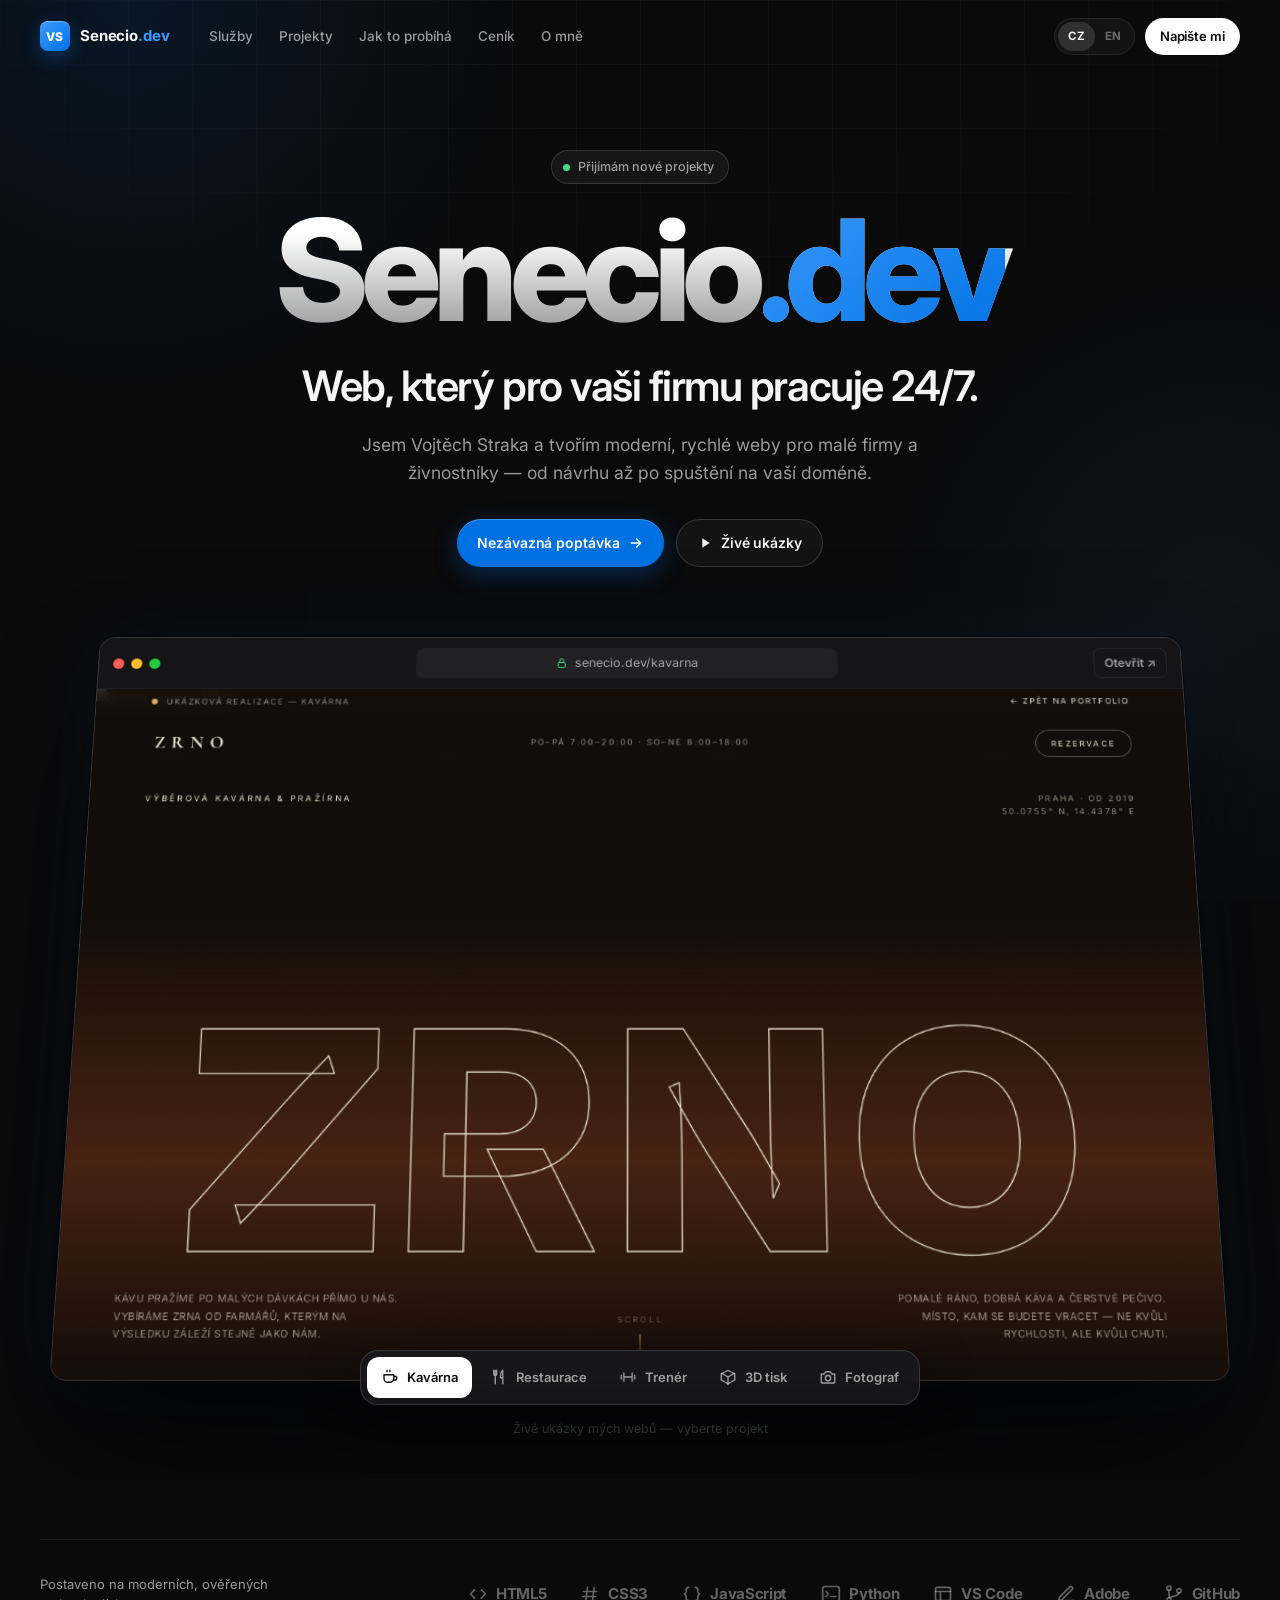
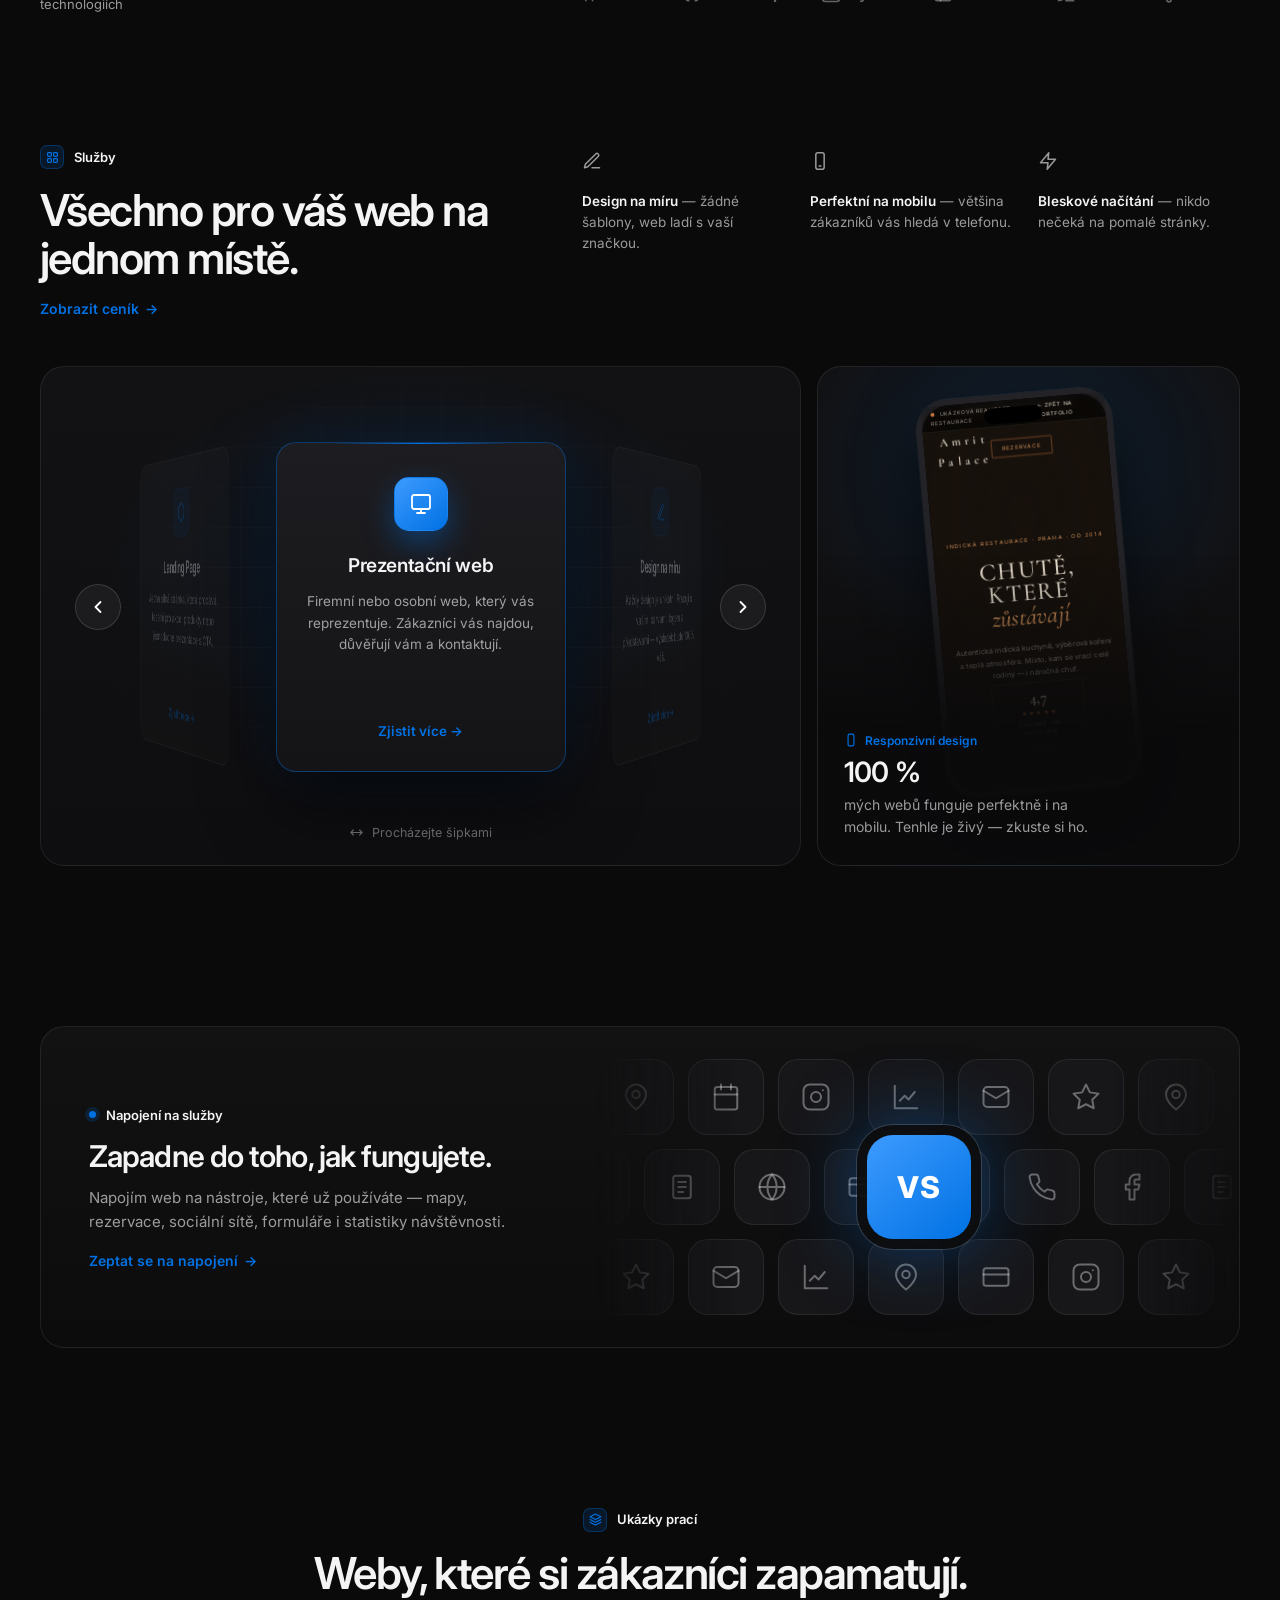
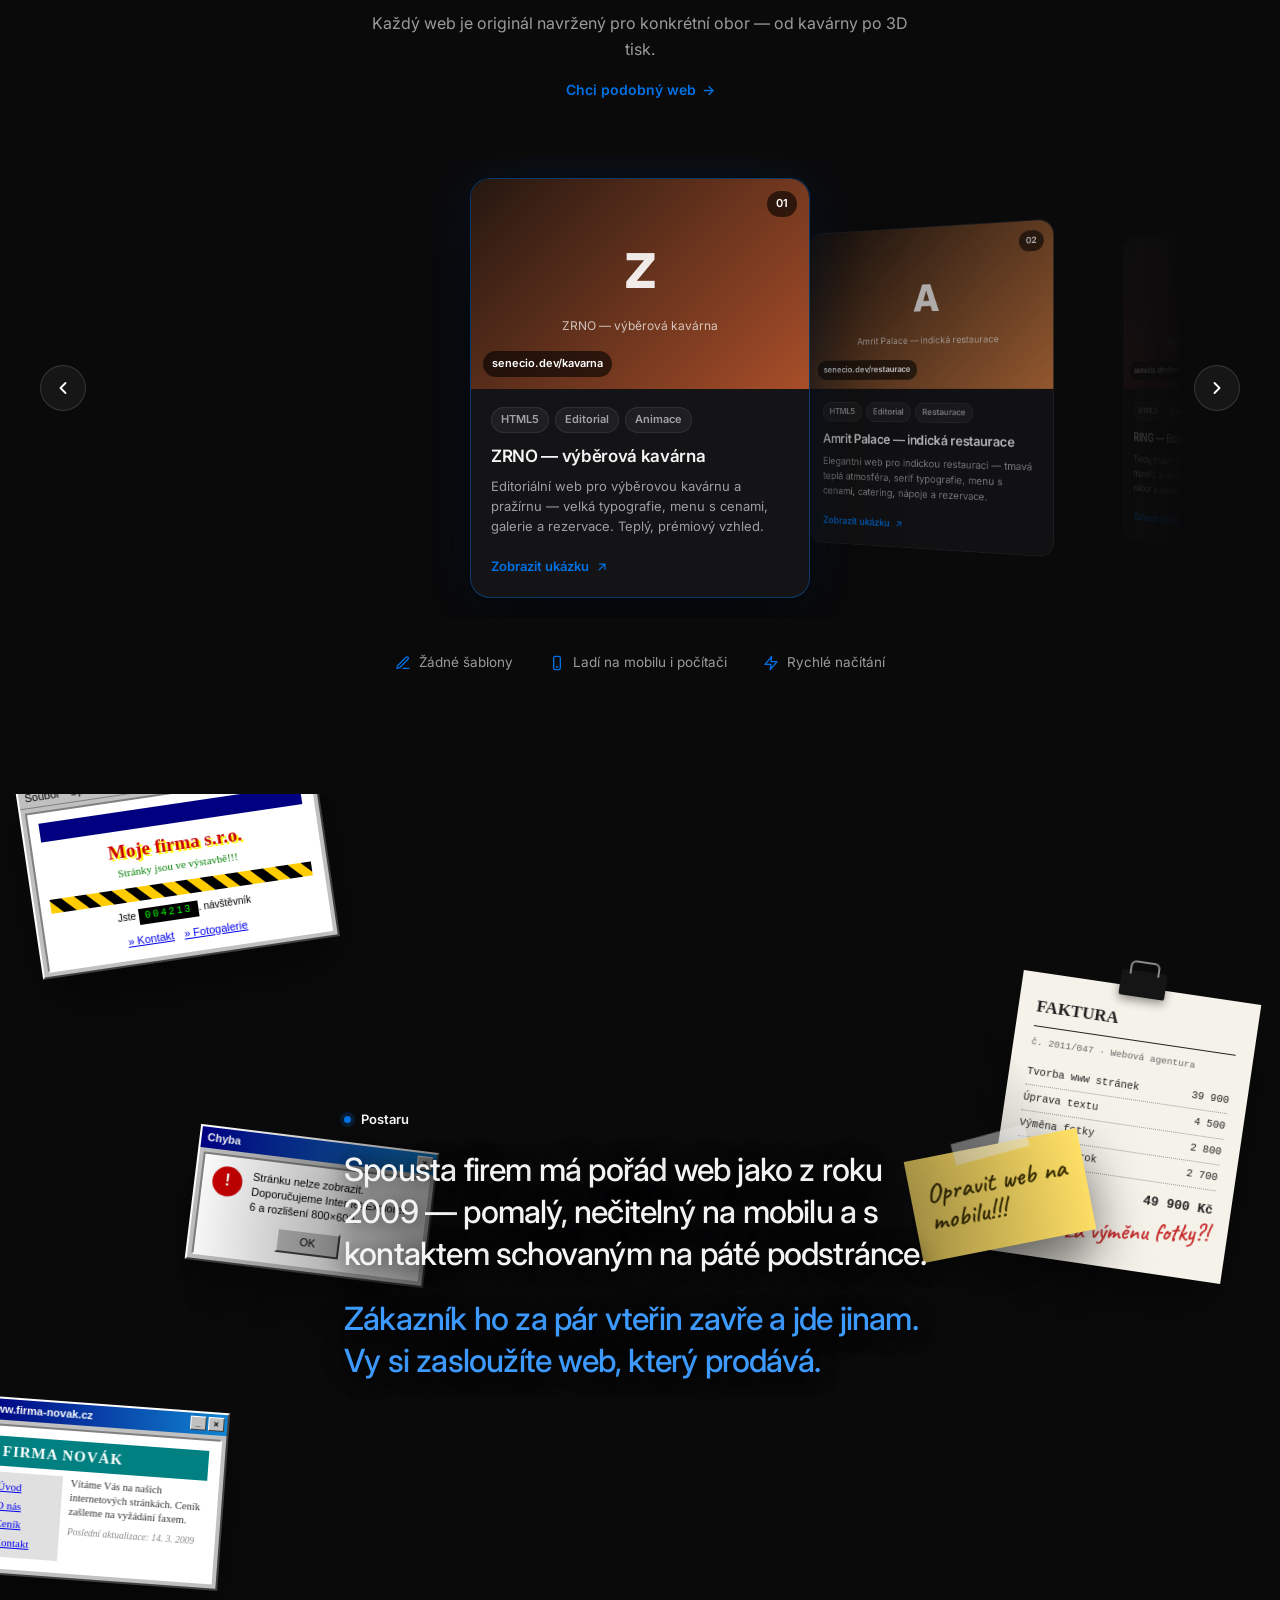
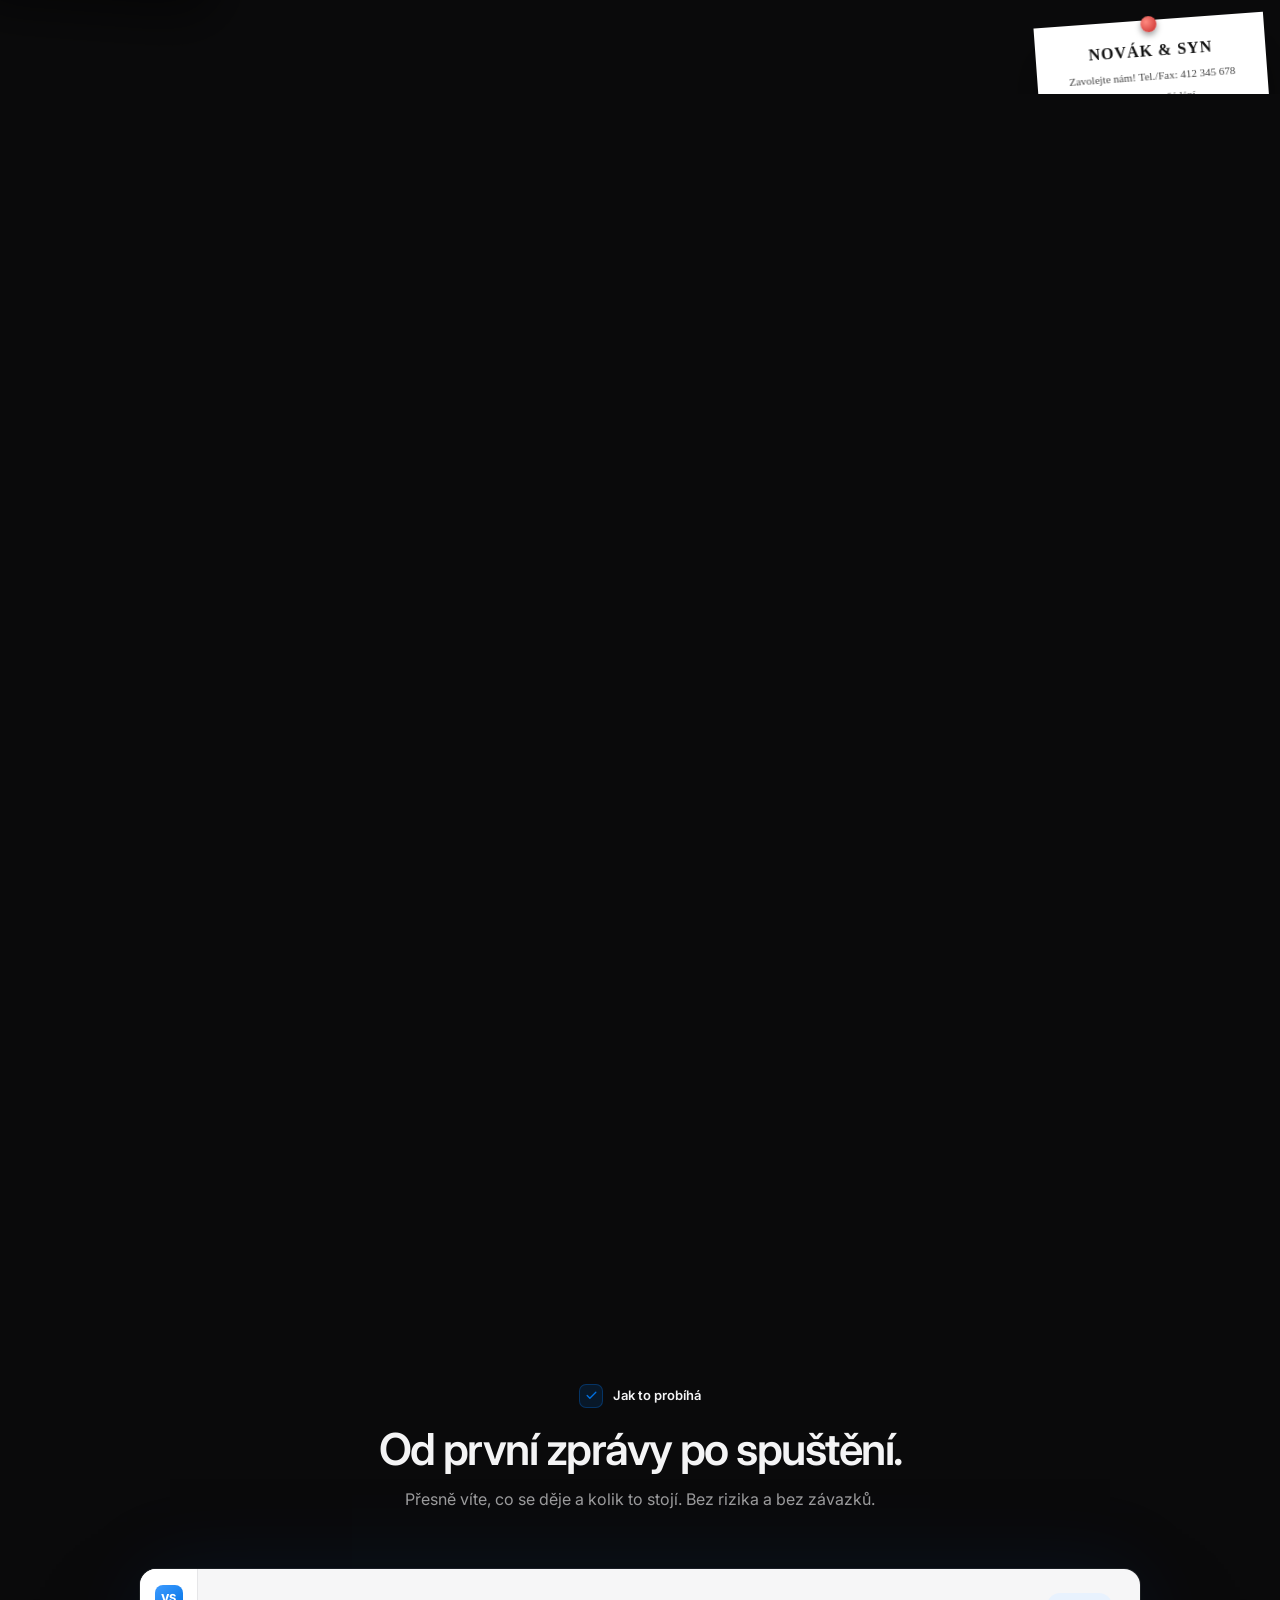
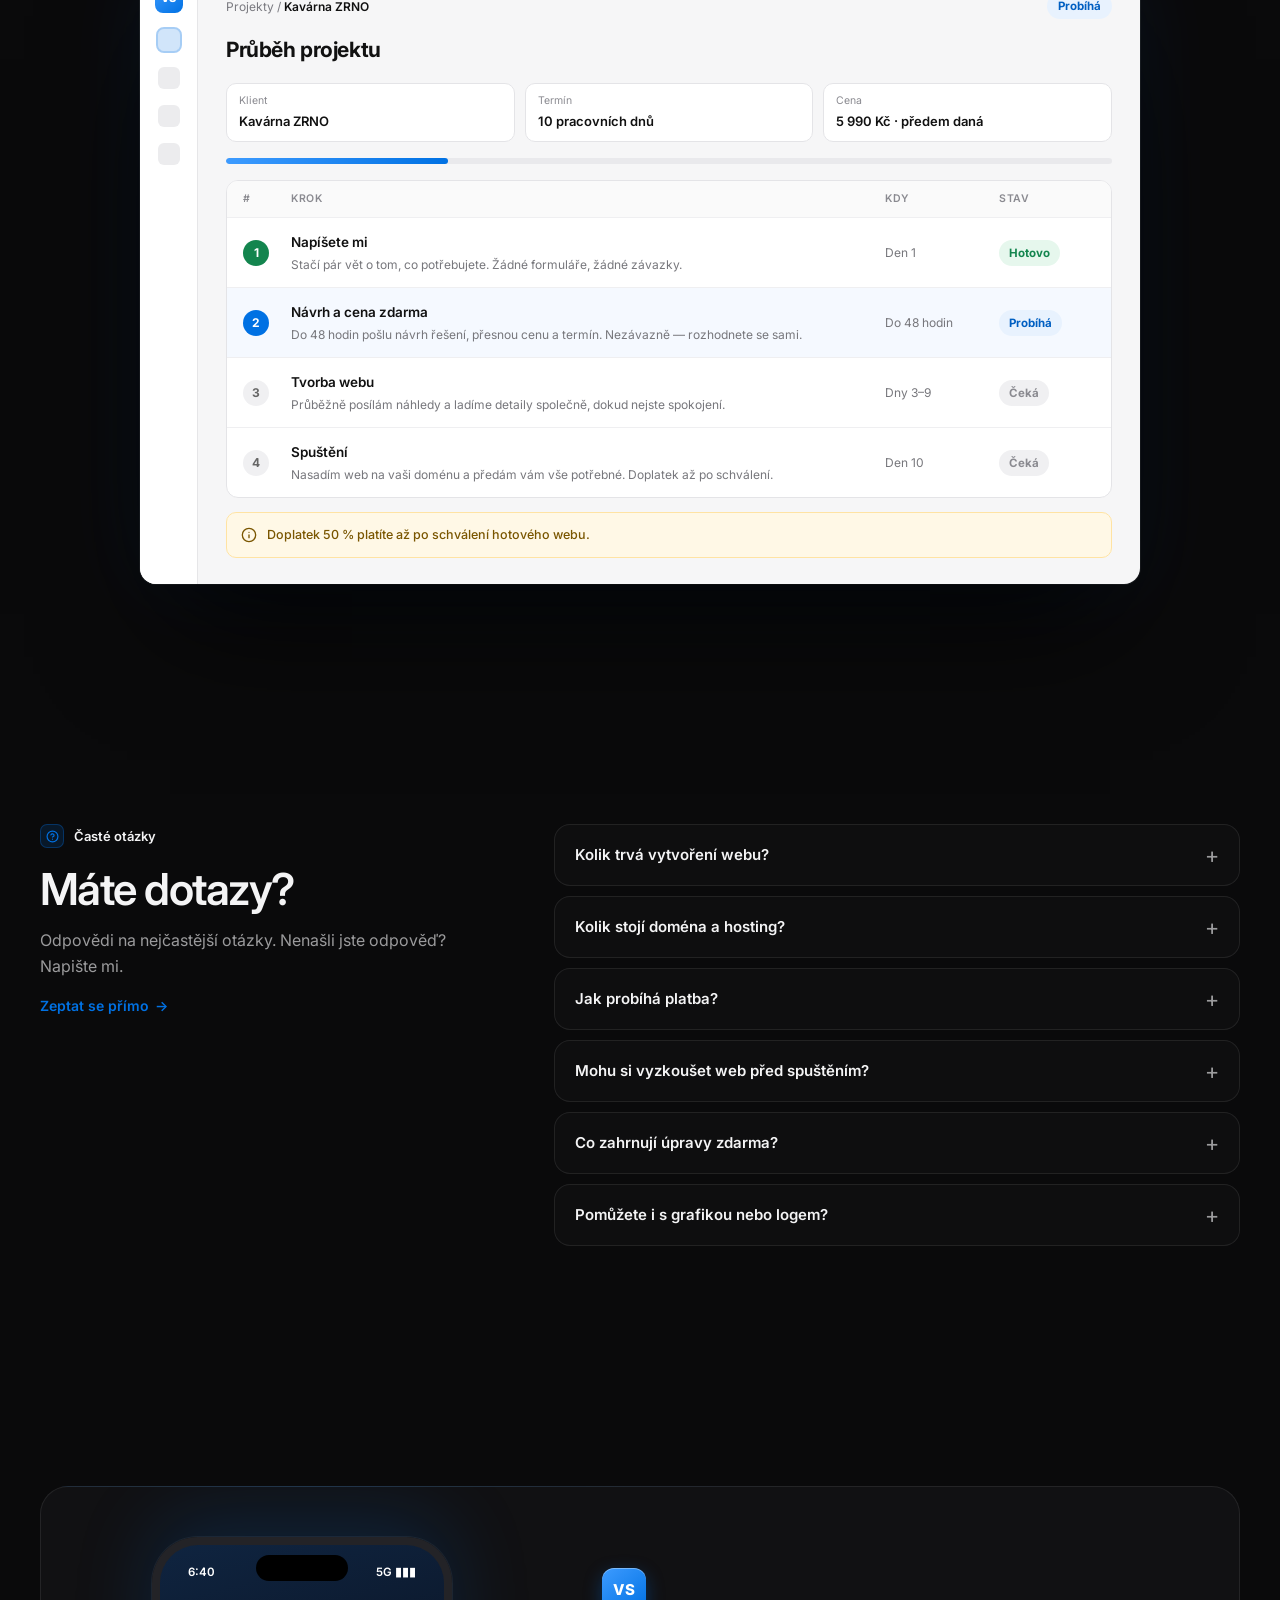
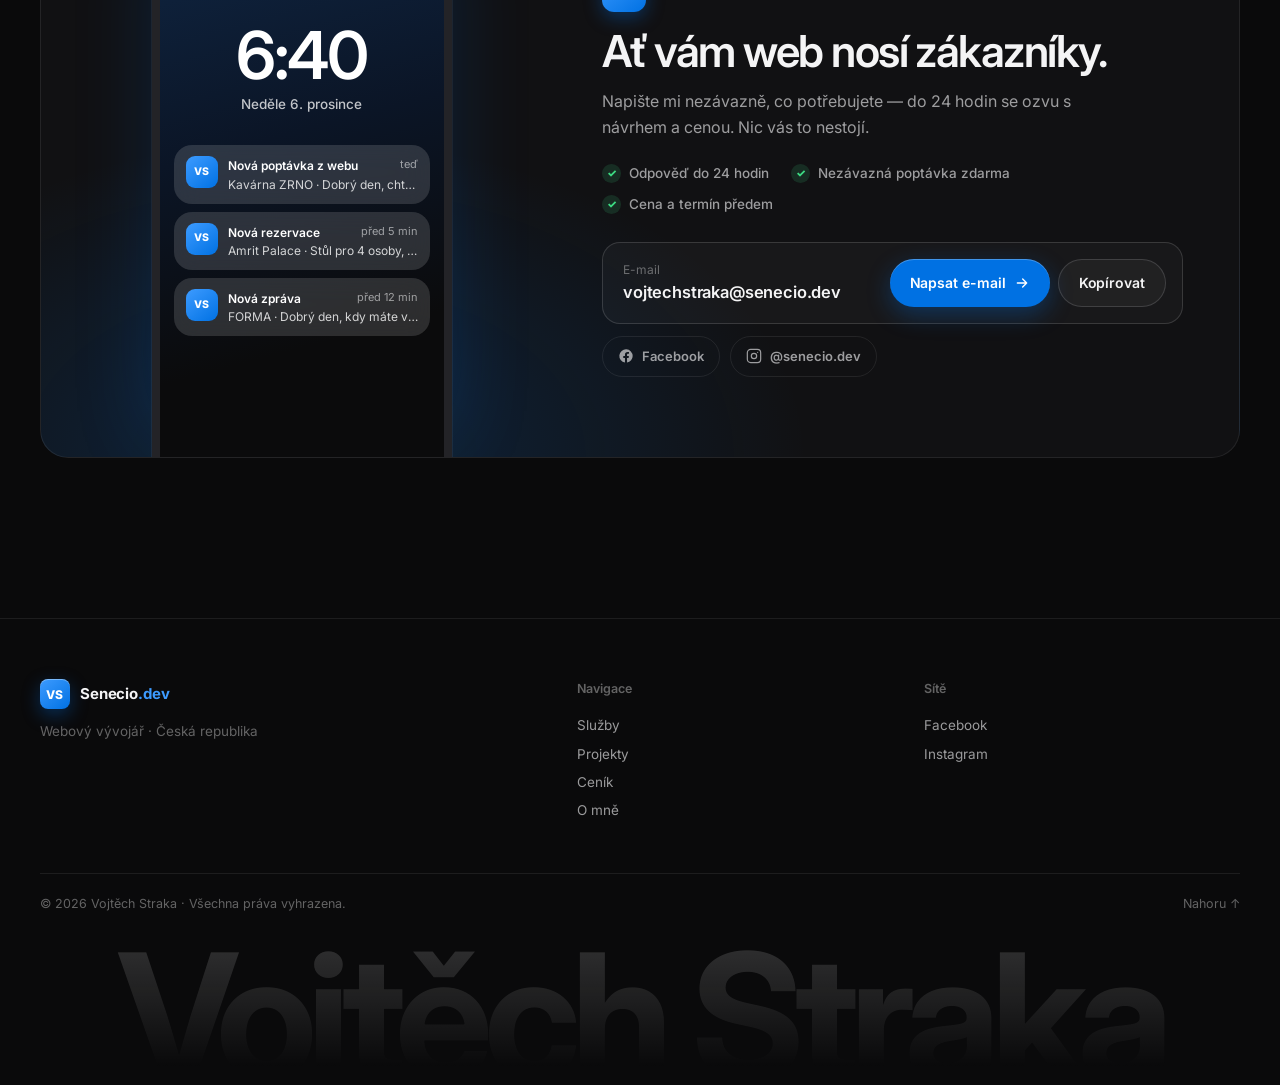
==== commit c542b999: "update" ====
--- a/index.html
+++ b/index.html
@@ -3,17 +3,17 @@
 <head>
   <meta charset="UTF-8">
   <meta name="viewport" content="width=device-width, initial-scale=1">
-  <meta name="description" content="Vojtěch Straka — tvořím moderní, rychlé a přehledné webové stránky pro podnikatele a firmy.">
-  <meta name="color-scheme" content="light">
-  <meta name="theme-color" content="#e9ebf1">
-  <meta property="og:title" content="Vojtěch Straka — Webový vývojář">
-  <meta property="og:description" content="Tvořím moderní, rychlé a přehledné webové stránky pro podnikatele a firmy.">
+  <meta name="description" content="Vojtěch Straka — tvořím moderní, rychlé a přehledné webové stránky pro malé firmy a živnostníky. Nezávazná poptávka zdarma.">
+  <meta name="color-scheme" content="dark">
+  <meta name="theme-color" content="#0a0a0b">
+  <meta property="og:title" content="Senecio.dev — Vojtěch Straka">
+  <meta property="og:description" content="Web, který pro vaši firmu pracuje 24/7. Moderní weby pro malé firmy a živnostníky.">
   <meta property="og:type" content="website">
-  <title>Vojtěch Straka — Webový vývojář</title>
-  <link rel="icon" href="data:image/svg+xml,%3Csvg xmlns='http://www.w3.org/2000/svg' viewBox='0 0 64 64'%3E%3Crect width='64' height='64' rx='16' fill='%230071e3'/%3E%3Ctext x='32' y='44' font-family='Arial,sans-serif' font-size='28' font-weight='bold' fill='white' text-anchor='middle'%3EVS%3C/text%3E%3C/svg%3E">
+  <title>Senecio.dev — Vojtěch Straka, webový vývojář</title>
+  <link rel="icon" href="data:image/svg+xml,%3Csvg xmlns='http://www.w3.org/2000/svg' viewBox='0 0 64 64'%3E%3Crect width='64' height='64' rx='16' fill='%230071e3'/%3E%3Ctext x='32' y='43' font-family='Arial,sans-serif' font-size='26' font-weight='bold' fill='white' text-anchor='middle'%3EVS%3C/text%3E%3C/svg%3E">
   <link rel="preconnect" href="https://fonts.googleapis.com">
   <link rel="preconnect" href="https://fonts.gstatic.com" crossorigin>
-  <link href="https://fonts.googleapis.com/css2?family=Inter:wght@400;500;600;700;800;900&display=swap" rel="stylesheet">
+  <link href="https://fonts.googleapis.com/css2?family=Caveat:wght@600&family=Inter:wght@400;500;600;700;800&display=swap" rel="stylesheet">
   <link rel="stylesheet" href="style.css">
 </head>
 <body>
@@ -21,285 +21,483 @@
   <div class="bg" aria-hidden="true">
     <div class="bg-blob bg-blob-1"></div>
     <div class="bg-blob bg-blob-2"></div>
-    <div class="bg-blob bg-blob-3"></div>
     <div class="bg-grid"></div>
   </div>
 
   <nav class="island" aria-label="Hlavní navigace">
-    <a href="#home" class="island-logo" aria-label="Vojtěch Straka — domů">VS</a>
-    <div class="island-links">
-      <a href="#home"     class="island-link active" data-spy="home"     data-i18n="nav.home">Domů</a>
-      <a href="#services" class="island-link"         data-spy="services" data-i18n="nav.services">Služby</a>
-      <a href="#projects" class="island-link"         data-spy="projects" data-i18n="nav.projects">Projekty</a>
-      <a href="cenik.html" class="island-link"        data-i18n="nav.pricing">Ceník</a>
-      <a href="about.html" class="island-link"        data-i18n="nav.about">O mně</a>
-      <a href="#contact"  class="island-link"         data-spy="contact"  data-i18n="nav.contact">Kontakt</a>
+    <a href="#home" class="island-logo" aria-label="Vojtěch Straka — domů"><span class="logo-mark">VS</span><span class="logo-name">Senecio<span class="dev">.dev</span></span></a>
+    <div class="island-links" id="navLinks">
+      <a href="#services" class="island-link" data-spy="services" data-i18n="nav.services">Služby</a>
+      <a href="#projects" class="island-link" data-spy="projects" data-i18n="nav.projects">Projekty</a>
+      <a href="#process"  class="island-link" data-spy="process"  data-i18n="nav.process">Jak to probíhá</a>
+      <a href="cenik.html" class="island-link" data-i18n="nav.pricing">Ceník</a>
+      <a href="about.html" class="island-link" data-i18n="nav.about">O mně</a>
     </div>
-    <div class="lang-switch" role="group" aria-label="Přepínač jazyka">
-      <button type="button" class="lang-btn active" data-lang="cs">CZ</button>
-      <button type="button" class="lang-btn" data-lang="en">EN</button>
+    <div class="island-right">
+      <div class="lang-switch" role="group" aria-label="Přepínač jazyka">
+        <button type="button" class="lang-btn active" data-lang="cs">CZ</button>
+        <button type="button" class="lang-btn" data-lang="en">EN</button>
+      </div>
+      <a href="#contact" class="btn btn-white btn-sm" data-i18n="nav.cta">Napište mi</a>
+      <button type="button" class="menu-btn" aria-label="Menu" aria-expanded="false" aria-controls="navLinks"><span></span></button>
     </div>
   </nav>
 
   <header id="home" class="hero">
-    
-    <div class="hero-mountain" aria-hidden="true">
-      <div class="hero-mountain-img"></div>
-      <div class="hero-clouds hero-clouds-back"></div>
-      <div class="hero-mountain-fog"></div>
+    <div class="hero-bg" aria-hidden="true"></div>
+
+    <div class="hero-inner">
+      <span class="pill fx d1"><span class="dot" aria-hidden="true"></span><span data-i18n="hero.chip">Přijímám nové projekty</span></span>
+      <p class="hero-brand fx d2" aria-label="Senecio.dev">Senecio<span>.dev</span></p>
+      <h1 class="hero-title fx d3" data-i18n="hero.title">Web, který pro vaši firmu pracuje 24/7.</h1>
+      <p class="hero-sub fx d3" data-i18n="hero.sub">Jsem Vojtěch Straka a tvořím moderní, rychlé weby pro malé firmy a živnostníky — od návrhu až po spuštění na vaší doméně.</p>
+      <div class="hero-cta fx d4">
+        <a href="#contact" class="btn btn-primary"><span data-i18n="hero.cta1">Nezávazná poptávka</span><svg class="arr" viewBox="0 0 24 24" fill="none" stroke="currentColor" stroke-width="2" stroke-linecap="round" stroke-linejoin="round" aria-hidden="true"><path d="M5 12h14M13 6l6 6-6 6"/></svg></a>
+        <a href="#showcase" class="btn btn-ghost"><svg viewBox="0 0 24 24" fill="currentColor" aria-hidden="true"><path d="m8 5 11 7-11 7z"/></svg><span data-i18n="hero.cta2">Živé ukázky</span></a>
+      </div>
     </div>
 
-    <div class="hero-inner">
-      <span class="hero-chip fx d1">
-        <span class="dot" aria-hidden="true"></span>
-        <span data-i18n="hero.chip">Dostupný pro nové projekty</span>
-      </span>
-      <h1 class="hero-name fx d2">Vojtěch Straka</h1>
-      <p class="hero-role fx d3" data-i18n="hero.role">Tvořím moderní weby pro malé firmy a živnostníky</p>
-      <p class="hero-tagline fx d3"><span id="typed"></span><span class="cursor" aria-hidden="true"></span></p>
-      <div class="hero-cta fx d4">
-        <a href="#projects" class="btn btn-primary" data-i18n="hero.cta1">Zobrazit projekty</a>
-        <a href="#contact"  class="btn btn-glass"   data-i18n="hero.cta2">Napište mi</a>
-      </div>
-      <div class="hero-badges fx d5">
-        <span class="hero-badge">Python</span>
-        <span class="hero-badge">JavaScript</span>
-        <span class="hero-badge">Adobe</span>
-      </div>
+    <div class="showcase fx d5" id="showcase">
+      <div class="browser">
+        <div class="browser-bar">
+          <span class="dots" aria-hidden="true"><i></i><i></i><i></i></span>
+          <span class="browser-url"><svg viewBox="0 0 24 24" fill="none" stroke="currentColor" stroke-width="2" stroke-linecap="round" stroke-linejoin="round" aria-hidden="true"><rect x="5" y="11" width="14" height="10" rx="2"/><path d="M8 11V7a4 4 0 0 1 8 0v4"/></svg><span id="showUrl">senecio.dev/kavarna</span></span>
+          <a class="browser-open" href="kavarna.html" target="_blank" rel="noopener" data-show-link data-i18n="showcase.open">Otevřít ↗</a>
+        </div>
+        <div class="browser-screen loading" id="showScreen">
+          <iframe class="live-frame" id="showFrame" data-w="1440" src="kavarna.html" title="Živá ukázka webu" tabindex="-1" aria-hidden="true"></iframe>
+          <a class="screen-link" href="kavarna.html" target="_blank" rel="noopener" data-show-link aria-label="Otevřít ukázku v nové záložce">
+            <span><span data-i18n="showcase.view">Prohlédnout celou ukázku</span><svg viewBox="0 0 24 24" fill="none" stroke="currentColor" stroke-width="2.2" stroke-linecap="round" stroke-linejoin="round" aria-hidden="true"><path d="M7 17 17 7"/><path d="M8 7h9v9"/></svg></span>
+          </a>
+        </div>
+      </div>
+      <div class="dock" role="tablist" aria-label="Ukázky projektů">
+        <button type="button" class="dock-btn active" role="tab" aria-selected="true" data-src="kavarna.html" data-url="senecio.dev/kavarna"><svg viewBox="0 0 24 24" fill="none" stroke="currentColor" stroke-width="1.8" stroke-linecap="round" stroke-linejoin="round" aria-hidden="true"><path d="M4 9h13v5a5 5 0 0 1-5 5H9a5 5 0 0 1-5-5z"/><path d="M17 11h1.5a2.5 2.5 0 0 1 0 5H17"/><path d="M8 3v2M12 3v2"/></svg><span data-i18n="dock.cafe">Kavárna</span></button>
+        <button type="button" class="dock-btn" role="tab" aria-selected="false" data-src="restaurace.html" data-url="senecio.dev/restaurace"><svg viewBox="0 0 24 24" fill="none" stroke="currentColor" stroke-width="1.8" stroke-linecap="round" stroke-linejoin="round" aria-hidden="true"><path d="M7 3v8M5 3v5a2 2 0 0 0 4 0V3M7 11v10"/><path d="M17 21V3c-2 1.5-3 4-3 7v3h3"/></svg><span data-i18n="dock.rest">Restaurace</span></button>
+        <button type="button" class="dock-btn" role="tab" aria-selected="false" data-src="fitness.html" data-url="senecio.dev/fitness"><svg viewBox="0 0 24 24" fill="none" stroke="currentColor" stroke-width="1.8" stroke-linecap="round" stroke-linejoin="round" aria-hidden="true"><path d="M6.5 6.5v11M17.5 6.5v11M3 9.5v5M21 9.5v5M6.5 12h11"/></svg><span data-i18n="dock.fit">Trenér</span></button>
+        <button type="button" class="dock-btn" role="tab" aria-selected="false" data-src="print3d.html" data-url="senecio.dev/print3d"><svg viewBox="0 0 24 24" fill="none" stroke="currentColor" stroke-width="1.8" stroke-linecap="round" stroke-linejoin="round" aria-hidden="true"><path d="M21 16V8l-9-5-9 5v8l9 5z"/><path d="m3.3 7 8.7 5 8.7-5M12 22V12"/></svg><span data-i18n="dock.print">3D tisk</span></button>
+        <button type="button" class="dock-btn" role="tab" aria-selected="false" data-src="foto.html" data-url="senecio.dev/foto"><svg viewBox="0 0 24 24" fill="none" stroke="currentColor" stroke-width="1.8" stroke-linecap="round" stroke-linejoin="round" aria-hidden="true"><path d="M4 8h3l2-3h6l2 3h3a1 1 0 0 1 1 1v10a1 1 0 0 1-1 1H4a1 1 0 0 1-1-1V9a1 1 0 0 1 1-1z"/><circle cx="12" cy="13.5" r="3.5"/></svg><span data-i18n="dock.photo">Fotograf</span></button>
+      </div>
+      <p class="dock-hint" data-i18n="showcase.hint">Živé ukázky mých webů — vyberte projekt</p>
     </div>
-
-    <div class="hero-clouds hero-clouds-front" aria-hidden="true"></div>
-    <div class="hero-wash" aria-hidden="true"></div>
-
-    <a href="#services" class="hero-scroll fx d6">
-      <span data-i18n="hero.scroll">Posuňte dolů</span>
-      <svg viewBox="0 0 24 24" fill="none" stroke="currentColor" stroke-width="2" stroke-linecap="round" stroke-linejoin="round" aria-hidden="true"><path d="m6 9 6 6 6-6"/></svg>
-    </a>
   </header>
 
   <main>
 
-    <section id="services" class="section services-3d">
-      <div class="svc-bg" aria-hidden="true"></div>
-      <div class="wrap">
-        <div class="section-head reveal">
-          <p class="eyebrow" data-i18n="services.eyebrow">Co nabízím</p>
-          <h2 class="section-title" data-i18n="services.title">Služby.</h2>
-          <p class="section-sub" data-i18n="services.sub">Moderní webové stránky pro podnikatele, firmy i jednotlivce — od návrhu po spuštění.</p>
-        </div>
-
-        <div class="svc-stage">
-          <button class="svc-nav svc-prev" type="button" aria-label="Předchozí služba">
-            <svg viewBox="0 0 24 24" fill="none" stroke="currentColor" stroke-width="2.2" stroke-linecap="round" stroke-linejoin="round"><path d="m15 18-6-6 6-6"/></svg>
-          </button>
-
-          <div class="svc-ring" id="svcRing">
-            <article class="svc3d glass" style="--i:0">
-              <div class="service-icon-wrap" style="--c:#0071e3">
-                <svg viewBox="0 0 24 24" fill="none" stroke="currentColor" stroke-width="1.8" stroke-linecap="round" stroke-linejoin="round"><rect x="3" y="3" width="18" height="14" rx="2"/><path d="M8 21h8M12 17v4"/></svg>
-              </div>
-              <h3 data-i18n="service1.name">Prezentační web</h3>
-              <p data-i18n="service1.desc">Firemní nebo osobní web, který vás reprezentuje. Zákazníci vás najdou, důvěřují vám a kontaktují.</p>
-              <a href="cenik.html" class="service-link" data-i18n="services.learn">Zjistit více →</a>
-            </article>
-            <article class="svc3d glass" style="--i:1">
-              <div class="service-icon-wrap" style="--c:#5e5ce6">
-                <svg viewBox="0 0 24 24" fill="none" stroke="currentColor" stroke-width="1.8" stroke-linecap="round" stroke-linejoin="round"><path d="M12 20h9"/><path d="M16.5 3.5a2.12 2.12 0 0 1 3 3L7 19l-4 1 1-4Z"/></svg>
-              </div>
-              <h3 data-i18n="service2.name">Design na míru</h3>
-              <p data-i18n="service2.desc">Každý design je unikátní. Pracuji s vašimi barvami, logem a představami — výsledek bude 100% váš.</p>
-              <a href="cenik.html" class="service-link" data-i18n="services.learn">Zjistit více →</a>
-            </article>
-            <article class="svc3d glass" style="--i:2">
-              <div class="service-icon-wrap" style="--c:#28cd41">
-                <svg viewBox="0 0 24 24" fill="none" stroke="currentColor" stroke-width="1.8" stroke-linecap="round" stroke-linejoin="round"><path d="M13 2L3 14h9l-1 8 10-12h-9l1-8z"/></svg>
-              </div>
-              <h3 data-i18n="service3.name">Rychlé dodání</h3>
-              <p data-i18n="service3.desc">Základní web hotový od 5 pracovních dnů. Bez kompromisů na kvalitě — vaše stránky fungují v řádu dnů.</p>
-              <a href="cenik.html" class="service-link" data-i18n="services.learn">Zjistit více →</a>
-            </article>
-            <article class="svc3d glass" style="--i:3">
-              <div class="service-icon-wrap" style="--c:#ff9500">
-                <svg viewBox="0 0 24 24" fill="none" stroke="currentColor" stroke-width="1.8" stroke-linecap="round" stroke-linejoin="round"><rect x="3" y="3" width="18" height="18" rx="2"/><circle cx="8.5" cy="8.5" r="1.5"/><path d="m21 15-5-5L5 21"/></svg>
-              </div>
-              <h3 data-i18n="service4.name">Grafika</h3>
-              <p data-i18n="service4.desc">Loga, bannery a grafika v Adobe — vizuály na míru, sladěné s vaším webem.</p>
-              <a href="cenik.html" class="service-link" data-i18n="services.learn">Zjistit více →</a>
-            </article>
-            <article class="svc3d glass" style="--i:4">
-              <div class="service-icon-wrap" style="--c:#ff3b30">
-                <svg viewBox="0 0 24 24" fill="none" stroke="currentColor" stroke-width="1.8" stroke-linecap="round" stroke-linejoin="round"><path d="M12 22s8-4 8-10V5l-8-3-8 3v7c0 6 8 10 8 10z"/></svg>
-              </div>
-              <h3 data-i18n="service5.name">Údržba & podpora</h3>
-              <p data-i18n="service5.desc">Po spuštění nejste sami. Nabízím údržbu, aktualizace obsahu a technickou podporu podle potřeby.</p>
-              <a href="cenik.html" class="service-link" data-i18n="services.learn">Zjistit více →</a>
-            </article>
-            <article class="svc3d glass" style="--i:5">
-              <div class="service-icon-wrap" style="--c:#00c7be">
-                <svg viewBox="0 0 24 24" fill="none" stroke="currentColor" stroke-width="1.8" stroke-linecap="round" stroke-linejoin="round"><path d="M21 16V8a2 2 0 0 0-1-1.73l-7-4a2 2 0 0 0-2 0l-7 4A2 2 0 0 0 3 8v8a2 2 0 0 0 1 1.73l7 4a2 2 0 0 0 2 0l7-4A2 2 0 0 0 21 16z"/></svg>
-              </div>
-              <h3 data-i18n="service6.name">Landing Page</h3>
-              <p data-i18n="service6.desc">Jedna silná stránka, která prodává. Ideální pro akce, produkty nebo jednoduché prezentace s CTA.</p>
-              <a href="cenik.html" class="service-link" data-i18n="services.learn">Zjistit více →</a>
-            </article>
-          </div>
-
-          <button class="svc-nav svc-next" type="button" aria-label="Další služba">
-            <svg viewBox="0 0 24 24" fill="none" stroke="currentColor" stroke-width="2.2" stroke-linecap="round" stroke-linejoin="round"><path d="m9 18 6-6-6-6"/></svg>
-          </button>
-        </div>
-
-        <p class="svc-hint reveal">
-          <svg viewBox="0 0 24 24" fill="none" stroke="currentColor" stroke-width="1.8" stroke-linecap="round" stroke-linejoin="round" aria-hidden="true"><rect x="6" y="3" width="12" height="18" rx="6"/><path d="M12 7v3"/></svg>
-          <span data-i18n="services.hint">Procházejte šipkami</span>
-        </p>
-      </div>
-    </section>
-
-    <section id="projects" class="section section-dark">
-      <div class="wrap">
-        <div class="section-head reveal">
-          <p class="eyebrow" data-i18n="projects.eyebrow">Moje práce</p>
-          <h2 class="section-title" data-i18n="projects.title">Projekty.</h2>
-          <p class="section-sub" data-i18n="projects.sub">Ukázky jednostránkých webů různých oborů — od květinářství po módní butiky. Každý web je originální.</p>
-        </div>
-        <div class="proj-carousel">
+    <section class="logos" aria-label="Technologie">
+      <div class="wrap">
+        <p class="logos-label reveal" data-i18n="logos.label">Postaveno na moderních, ověřených technologiích</p>
+        <div class="logos-row reveal" style="--d:.08s">
+          <span class="logo-item"><svg viewBox="0 0 24 24" fill="none" stroke="currentColor" stroke-width="2" stroke-linecap="round" stroke-linejoin="round" aria-hidden="true"><path d="m8 7-5 5 5 5M16 7l5 5-5 5"/></svg>HTML5</span>
+          <span class="logo-item"><svg viewBox="0 0 24 24" fill="none" stroke="currentColor" stroke-width="2" stroke-linecap="round" stroke-linejoin="round" aria-hidden="true"><path d="M9 4 7 20M17 4l-2 16M4 9h16M3 15h16"/></svg>CSS3</span>
+          <span class="logo-item"><svg viewBox="0 0 24 24" fill="none" stroke="currentColor" stroke-width="2" stroke-linecap="round" stroke-linejoin="round" aria-hidden="true"><path d="M8 4c-2 0-3 1-3 3v2c0 1.5-1 2.5-2 3 1 .5 2 1.5 2 3v2c0 2 1 3 3 3M16 4c2 0 3 1 3 3v2c0 1.5 1 2.5 2 3-1 .5-2 1.5-2 3v2c0 2-1 3-3 3"/></svg>JavaScript</span>
+          <span class="logo-item"><svg viewBox="0 0 24 24" fill="none" stroke="currentColor" stroke-width="2" stroke-linecap="round" stroke-linejoin="round" aria-hidden="true"><rect x="2" y="3" width="20" height="18" rx="3"/><path d="m6 9 3 3-3 3M12 15h6"/></svg>Python</span>
+          <span class="logo-item"><svg viewBox="0 0 24 24" fill="none" stroke="currentColor" stroke-width="2" stroke-linecap="round" stroke-linejoin="round" aria-hidden="true"><rect x="3" y="4" width="18" height="16" rx="2"/><path d="M3 9h18M9 9v11"/></svg>VS Code</span>
+          <span class="logo-item"><svg viewBox="0 0 24 24" fill="none" stroke="currentColor" stroke-width="2" stroke-linecap="round" stroke-linejoin="round" aria-hidden="true"><path d="M12 20h9"/><path d="M16.5 3.5a2.12 2.12 0 0 1 3 3L7 19l-4 1 1-4Z"/></svg>Adobe</span>
+          <span class="logo-item"><svg viewBox="0 0 24 24" fill="none" stroke="currentColor" stroke-width="2" stroke-linecap="round" stroke-linejoin="round" aria-hidden="true"><circle cx="6" cy="5" r="2.5"/><circle cx="6" cy="19" r="2.5"/><circle cx="18" cy="8" r="2.5"/><path d="M6 7.5v9M18 10.5c0 4-6 3-11 6"/></svg>GitHub</span>
+        </div>
+      </div>
+    </section>
+
+    <section id="services" class="section">
+      <div class="wrap">
+        <div class="feat-head">
+          <div class="reveal">
+            <span class="tag-label"><span class="tag-ico"><svg viewBox="0 0 24 24" fill="none" stroke="currentColor" stroke-width="2.2" stroke-linecap="round" stroke-linejoin="round" aria-hidden="true"><rect x="3" y="3" width="7" height="7" rx="1.5"/><rect x="14" y="3" width="7" height="7" rx="1.5"/><rect x="3" y="14" width="7" height="7" rx="1.5"/><rect x="14" y="14" width="7" height="7" rx="1.5"/></svg></span><span data-i18n="services.eyebrow">Služby</span></span>
+            <h2 class="h2" data-i18n="services.title">Všechno pro váš web na jednom místě.</h2>
+            <a href="cenik.html" class="link-accent"><span data-i18n="services.more">Zobrazit ceník</span> <span aria-hidden="true">→</span></a>
+          </div>
+          <div class="feat-cols">
+            <div class="feat reveal" style="--d:.06s">
+              <svg viewBox="0 0 24 24" fill="none" stroke="currentColor" stroke-width="1.8" stroke-linecap="round" stroke-linejoin="round" aria-hidden="true"><path d="M12 20h9"/><path d="M16.5 3.5a2.12 2.12 0 0 1 3 3L7 19l-4 1 1-4Z"/></svg>
+              <p><b data-i18n="feat1.t">Design na míru</b> <span data-i18n="feat1.d">— žádné šablony, web ladí s vaší značkou.</span></p>
+            </div>
+            <div class="feat reveal" style="--d:.12s">
+              <svg viewBox="0 0 24 24" fill="none" stroke="currentColor" stroke-width="1.8" stroke-linecap="round" stroke-linejoin="round" aria-hidden="true"><rect x="7" y="2" width="10" height="20" rx="2.5"/><path d="M11 18h2"/></svg>
+              <p><b data-i18n="feat2.t">Perfektní na mobilu</b> <span data-i18n="feat2.d">— většina zákazníků vás hledá v telefonu.</span></p>
+            </div>
+            <div class="feat reveal" style="--d:.18s">
+              <svg viewBox="0 0 24 24" fill="none" stroke="currentColor" stroke-width="1.8" stroke-linecap="round" stroke-linejoin="round" aria-hidden="true"><path d="M13 2 3 14h9l-1 8 10-12h-9z"/></svg>
+              <p><b data-i18n="feat3.t">Bleskové načítání</b> <span data-i18n="feat3.d">— nikdo nečeká na pomalé stránky.</span></p>
+            </div>
+          </div>
+        </div>
+
+        <div class="bento">
+          <div class="bento-main panel reveal">
+            <div class="svc-stage">
+              <button class="svc-nav svc-prev" type="button" aria-label="Předchozí služba">
+                <svg viewBox="0 0 24 24" fill="none" stroke="currentColor" stroke-width="2.2" stroke-linecap="round" stroke-linejoin="round" aria-hidden="true"><path d="m15 18-6-6 6-6"/></svg>
+              </button>
+              <div class="svc-ring" id="svcRing">
+                <article class="svc3d" style="--i:0">
+                  <div class="service-icon-wrap"><svg viewBox="0 0 24 24" fill="none" stroke="currentColor" stroke-width="1.8" stroke-linecap="round" stroke-linejoin="round" aria-hidden="true"><rect x="3" y="3" width="18" height="14" rx="2"/><path d="M8 21h8M12 17v4"/></svg></div>
+                  <h3 data-i18n="service1.name">Prezentační web</h3>
+                  <p data-i18n="service1.desc">Firemní nebo osobní web, který vás reprezentuje. Zákazníci vás najdou, důvěřují vám a kontaktují.</p>
+                  <a href="cenik.html" class="service-link" data-i18n="services.learn">Zjistit více →</a>
+                </article>
+                <article class="svc3d" style="--i:1">
+                  <div class="service-icon-wrap"><svg viewBox="0 0 24 24" fill="none" stroke="currentColor" stroke-width="1.8" stroke-linecap="round" stroke-linejoin="round" aria-hidden="true"><path d="M12 20h9"/><path d="M16.5 3.5a2.12 2.12 0 0 1 3 3L7 19l-4 1 1-4Z"/></svg></div>
+                  <h3 data-i18n="service2.name">Design na míru</h3>
+                  <p data-i18n="service2.desc">Každý design je unikátní. Pracuji s vašimi barvami, logem a představami — výsledek bude 100% váš.</p>
+                  <a href="cenik.html" class="service-link" data-i18n="services.learn">Zjistit více →</a>
+                </article>
+                <article class="svc3d" style="--i:2">
+                  <div class="service-icon-wrap"><svg viewBox="0 0 24 24" fill="none" stroke="currentColor" stroke-width="1.8" stroke-linecap="round" stroke-linejoin="round" aria-hidden="true"><path d="M13 2 3 14h9l-1 8 10-12h-9z"/></svg></div>
+                  <h3 data-i18n="service3.name">Rychlé dodání</h3>
+                  <p data-i18n="service3.desc">Základní web hotový od 5 pracovních dnů. Bez kompromisů na kvalitě — vaše stránky fungují v řádu dnů.</p>
+                  <a href="cenik.html" class="service-link" data-i18n="services.learn">Zjistit více →</a>
+                </article>
+                <article class="svc3d" style="--i:3">
+                  <div class="service-icon-wrap"><svg viewBox="0 0 24 24" fill="none" stroke="currentColor" stroke-width="1.8" stroke-linecap="round" stroke-linejoin="round" aria-hidden="true"><rect x="3" y="3" width="18" height="18" rx="2"/><circle cx="8.5" cy="8.5" r="1.5"/><path d="m21 15-5-5L5 21"/></svg></div>
+                  <h3 data-i18n="service4.name">Grafika</h3>
+                  <p data-i18n="service4.desc">Loga, bannery a grafika v Adobe — vizuály na míru, sladěné s vaším webem.</p>
+                  <a href="cenik.html" class="service-link" data-i18n="services.learn">Zjistit více →</a>
+                </article>
+                <article class="svc3d" style="--i:4">
+                  <div class="service-icon-wrap"><svg viewBox="0 0 24 24" fill="none" stroke="currentColor" stroke-width="1.8" stroke-linecap="round" stroke-linejoin="round" aria-hidden="true"><path d="M12 22s8-4 8-10V5l-8-3-8 3v7c0 6 8 10 8 10z"/></svg></div>
+                  <h3 data-i18n="service5.name">Údržba &amp; podpora</h3>
+                  <p data-i18n="service5.desc">Po spuštění nejste sami. Nabízím údržbu, aktualizace obsahu a technickou podporu podle potřeby.</p>
+                  <a href="cenik.html" class="service-link" data-i18n="services.learn">Zjistit více →</a>
+                </article>
+                <article class="svc3d" style="--i:5">
+                  <div class="service-icon-wrap"><svg viewBox="0 0 24 24" fill="none" stroke="currentColor" stroke-width="1.8" stroke-linecap="round" stroke-linejoin="round" aria-hidden="true"><path d="M21 16V8a2 2 0 0 0-1-1.73l-7-4a2 2 0 0 0-2 0l-7 4A2 2 0 0 0 3 8v8a2 2 0 0 0 1 1.73l7 4a2 2 0 0 0 2 0l7-4A2 2 0 0 0 21 16z"/></svg></div>
+                  <h3 data-i18n="service6.name">Landing Page</h3>
+                  <p data-i18n="service6.desc">Jedna silná stránka, která prodává. Ideální pro akce, produkty nebo jednoduché prezentace s CTA.</p>
+                  <a href="cenik.html" class="service-link" data-i18n="services.learn">Zjistit více →</a>
+                </article>
+              </div>
+              <button class="svc-nav svc-next" type="button" aria-label="Další služba">
+                <svg viewBox="0 0 24 24" fill="none" stroke="currentColor" stroke-width="2.2" stroke-linecap="round" stroke-linejoin="round" aria-hidden="true"><path d="m9 18 6-6-6-6"/></svg>
+              </button>
+            </div>
+            <p class="svc-hint">
+              <svg viewBox="0 0 24 24" fill="none" stroke="currentColor" stroke-width="1.8" stroke-linecap="round" stroke-linejoin="round" aria-hidden="true"><path d="M7 8l-4 4 4 4M17 8l4 4-4 4M3 12h18"/></svg>
+              <span data-i18n="services.hint">Procházejte šipkami</span>
+            </p>
+          </div>
+
+          <div class="stat-card panel reveal" style="--d:.1s">
+            <div class="phone-mini" aria-hidden="true">
+              <div class="phone-screen loading">
+                <iframe class="live-frame" data-w="390" src="restaurace.html" title="Ukázka webu na mobilu" loading="lazy" tabindex="-1" aria-hidden="true"></iframe>
+              </div>
+            </div>
+            <div class="stat">
+              <span class="stat-kicker"><svg viewBox="0 0 24 24" width="14" height="14" fill="none" stroke="currentColor" stroke-width="2" stroke-linecap="round" stroke-linejoin="round" aria-hidden="true"><rect x="7" y="2" width="10" height="20" rx="2.5"/></svg><span data-i18n="stat.kicker">Responzivní design</span></span>
+              <span class="stat-big"><span class="stat-num" data-count="100" data-suffix=" %">0</span></span>
+              <p data-i18n="stat.mobile">mých webů funguje perfektně i na mobilu. Tenhle je živý — zkuste si ho.</p>
+            </div>
+          </div>
+        </div>
+      </div>
+    </section>
+
+    <section class="section section-tight">
+      <div class="wrap">
+        <div class="integr panel reveal">
+          <div class="integr-text">
+            <span class="tag-label"><span class="dot" aria-hidden="true"></span><span data-i18n="integr.label">Napojení na služby</span></span>
+            <h3 class="h3" data-i18n="integr.title">Zapadne do toho, jak fungujete.</h3>
+            <p data-i18n="integr.desc">Napojím web na nástroje, které už používáte — mapy, rezervace, sociální sítě, formuláře i statistiky návštěvnosti.</p>
+            <a href="#contact" class="link-accent"><span data-i18n="integr.cta">Zeptat se na napojení</span> <span aria-hidden="true">→</span></a>
+          </div>
+          <div class="integr-art" aria-hidden="true">
+            <div class="orbit-row r1">
+              <span class="itile"><svg viewBox="0 0 24 24" fill="none" stroke="currentColor" stroke-width="1.6" stroke-linecap="round" stroke-linejoin="round"><path d="M20 10c0 6-8 12-8 12s-8-6-8-12a8 8 0 0 1 16 0Z"/><circle cx="12" cy="10" r="3"/></svg></span>
+              <span class="itile"><svg viewBox="0 0 24 24" fill="none" stroke="currentColor" stroke-width="1.6" stroke-linecap="round" stroke-linejoin="round"><rect x="3" y="4" width="18" height="18" rx="2"/><path d="M16 2v4M8 2v4M3 10h18"/></svg></span>
+              <span class="itile"><svg viewBox="0 0 24 24" fill="none" stroke="currentColor" stroke-width="1.6" stroke-linecap="round" stroke-linejoin="round"><rect x="2" y="2" width="20" height="20" rx="5"/><circle cx="12" cy="12" r="4"/><path d="M17.5 6.5h.01"/></svg></span>
+              <span class="itile"><svg viewBox="0 0 24 24" fill="none" stroke="currentColor" stroke-width="1.6" stroke-linecap="round" stroke-linejoin="round"><path d="M3 3v18h18"/><path d="m7 15 4-4 3 3 5-6"/></svg></span>
+              <span class="itile"><svg viewBox="0 0 24 24" fill="none" stroke="currentColor" stroke-width="1.6" stroke-linecap="round" stroke-linejoin="round"><rect x="2" y="4" width="20" height="16" rx="3"/><path d="m22 7-10 6L2 7"/></svg></span>
+              <span class="itile"><svg viewBox="0 0 24 24" fill="none" stroke="currentColor" stroke-width="1.6" stroke-linecap="round" stroke-linejoin="round"><path d="m12 2 3.1 6.3 6.9 1-5 4.9 1.2 6.8L12 17.8 5.8 21l1.2-6.8-5-4.9 6.9-1z"/></svg></span>
+              <span class="itile"><svg viewBox="0 0 24 24" fill="none" stroke="currentColor" stroke-width="1.6" stroke-linecap="round" stroke-linejoin="round"><path d="M20 10c0 6-8 12-8 12s-8-6-8-12a8 8 0 0 1 16 0Z"/><circle cx="12" cy="10" r="3"/></svg></span>
+              <span class="itile"><svg viewBox="0 0 24 24" fill="none" stroke="currentColor" stroke-width="1.6" stroke-linecap="round" stroke-linejoin="round"><rect x="3" y="4" width="18" height="18" rx="2"/><path d="M16 2v4M8 2v4M3 10h18"/></svg></span>
+              <span class="itile"><svg viewBox="0 0 24 24" fill="none" stroke="currentColor" stroke-width="1.6" stroke-linecap="round" stroke-linejoin="round"><rect x="2" y="2" width="20" height="20" rx="5"/><circle cx="12" cy="12" r="4"/><path d="M17.5 6.5h.01"/></svg></span>
+              <span class="itile"><svg viewBox="0 0 24 24" fill="none" stroke="currentColor" stroke-width="1.6" stroke-linecap="round" stroke-linejoin="round"><path d="M3 3v18h18"/><path d="m7 15 4-4 3 3 5-6"/></svg></span>
+              <span class="itile"><svg viewBox="0 0 24 24" fill="none" stroke="currentColor" stroke-width="1.6" stroke-linecap="round" stroke-linejoin="round"><rect x="2" y="4" width="20" height="16" rx="3"/><path d="m22 7-10 6L2 7"/></svg></span>
+              <span class="itile"><svg viewBox="0 0 24 24" fill="none" stroke="currentColor" stroke-width="1.6" stroke-linecap="round" stroke-linejoin="round"><path d="m12 2 3.1 6.3 6.9 1-5 4.9 1.2 6.8L12 17.8 5.8 21l1.2-6.8-5-4.9 6.9-1z"/></svg></span>
+            </div>
+            <div class="orbit-row r2">
+              <span class="itile"><svg viewBox="0 0 24 24" fill="none" stroke="currentColor" stroke-width="1.6" stroke-linecap="round" stroke-linejoin="round"><path d="M18 2h-3a5 5 0 0 0-5 5v3H7v4h3v8h4v-8h3l1-4h-4V7a1 1 0 0 1 1-1h3z"/></svg></span>
+              <span class="itile"><svg viewBox="0 0 24 24" fill="none" stroke="currentColor" stroke-width="1.6" stroke-linecap="round" stroke-linejoin="round"><rect x="5" y="3" width="14" height="18" rx="2"/><path d="M9 8h6M9 12h6M9 16h4"/></svg></span>
+              <span class="itile"><svg viewBox="0 0 24 24" fill="none" stroke="currentColor" stroke-width="1.6" stroke-linecap="round" stroke-linejoin="round"><circle cx="12" cy="12" r="10"/><path d="M2 12h20M12 2a15.3 15.3 0 0 1 0 20M12 2a15.3 15.3 0 0 0 0 20"/></svg></span>
+              <span class="itile"><svg viewBox="0 0 24 24" fill="none" stroke="currentColor" stroke-width="1.6" stroke-linecap="round" stroke-linejoin="round"><rect x="2" y="5" width="20" height="14" rx="2"/><path d="M2 10h20"/></svg></span>
+              <span class="itile"><svg viewBox="0 0 24 24" fill="none" stroke="currentColor" stroke-width="1.6" stroke-linecap="round" stroke-linejoin="round"><path d="M21 15a2 2 0 0 1-2 2H7l-4 4V5a2 2 0 0 1 2-2h14a2 2 0 0 1 2 2z"/></svg></span>
+              <span class="itile"><svg viewBox="0 0 24 24" fill="none" stroke="currentColor" stroke-width="1.6" stroke-linecap="round" stroke-linejoin="round"><path d="M22 16.9v3a2 2 0 0 1-2.2 2 19.8 19.8 0 0 1-8.6-3.1 19.5 19.5 0 0 1-6-6A19.8 19.8 0 0 1 2.1 4.2 2 2 0 0 1 4.1 2h3a2 2 0 0 1 2 1.7c.1.9.4 1.8.7 2.7a2 2 0 0 1-.5 2.1L8 9.8a16 16 0 0 0 6 6l1.3-1.3a2 2 0 0 1 2.1-.4c.9.3 1.8.6 2.7.7a2 2 0 0 1 1.7 2z"/></svg></span>
+              <span class="itile"><svg viewBox="0 0 24 24" fill="none" stroke="currentColor" stroke-width="1.6" stroke-linecap="round" stroke-linejoin="round"><path d="M18 2h-3a5 5 0 0 0-5 5v3H7v4h3v8h4v-8h3l1-4h-4V7a1 1 0 0 1 1-1h3z"/></svg></span>
+              <span class="itile"><svg viewBox="0 0 24 24" fill="none" stroke="currentColor" stroke-width="1.6" stroke-linecap="round" stroke-linejoin="round"><rect x="5" y="3" width="14" height="18" rx="2"/><path d="M9 8h6M9 12h6M9 16h4"/></svg></span>
+              <span class="itile"><svg viewBox="0 0 24 24" fill="none" stroke="currentColor" stroke-width="1.6" stroke-linecap="round" stroke-linejoin="round"><circle cx="12" cy="12" r="10"/><path d="M2 12h20M12 2a15.3 15.3 0 0 1 0 20M12 2a15.3 15.3 0 0 0 0 20"/></svg></span>
+              <span class="itile"><svg viewBox="0 0 24 24" fill="none" stroke="currentColor" stroke-width="1.6" stroke-linecap="round" stroke-linejoin="round"><rect x="2" y="5" width="20" height="14" rx="2"/><path d="M2 10h20"/></svg></span>
+              <span class="itile"><svg viewBox="0 0 24 24" fill="none" stroke="currentColor" stroke-width="1.6" stroke-linecap="round" stroke-linejoin="round"><path d="M21 15a2 2 0 0 1-2 2H7l-4 4V5a2 2 0 0 1 2-2h14a2 2 0 0 1 2 2z"/></svg></span>
+              <span class="itile"><svg viewBox="0 0 24 24" fill="none" stroke="currentColor" stroke-width="1.6" stroke-linecap="round" stroke-linejoin="round"><path d="M22 16.9v3a2 2 0 0 1-2.2 2 19.8 19.8 0 0 1-8.6-3.1 19.5 19.5 0 0 1-6-6A19.8 19.8 0 0 1 2.1 4.2 2 2 0 0 1 4.1 2h3a2 2 0 0 1 2 1.7c.1.9.4 1.8.7 2.7a2 2 0 0 1-.5 2.1L8 9.8a16 16 0 0 0 6 6l1.3-1.3a2 2 0 0 1 2.1-.4c.9.3 1.8.6 2.7.7a2 2 0 0 1 1.7 2z"/></svg></span>
+            </div>
+            <div class="orbit-row r3">
+              <span class="itile"><svg viewBox="0 0 24 24" fill="none" stroke="currentColor" stroke-width="1.6" stroke-linecap="round" stroke-linejoin="round"><path d="m12 2 3.1 6.3 6.9 1-5 4.9 1.2 6.8L12 17.8 5.8 21l1.2-6.8-5-4.9 6.9-1z"/></svg></span>
+              <span class="itile"><svg viewBox="0 0 24 24" fill="none" stroke="currentColor" stroke-width="1.6" stroke-linecap="round" stroke-linejoin="round"><rect x="2" y="4" width="20" height="16" rx="3"/><path d="m22 7-10 6L2 7"/></svg></span>
+              <span class="itile"><svg viewBox="0 0 24 24" fill="none" stroke="currentColor" stroke-width="1.6" stroke-linecap="round" stroke-linejoin="round"><path d="M3 3v18h18"/><path d="m7 15 4-4 3 3 5-6"/></svg></span>
+              <span class="itile"><svg viewBox="0 0 24 24" fill="none" stroke="currentColor" stroke-width="1.6" stroke-linecap="round" stroke-linejoin="round"><path d="M20 10c0 6-8 12-8 12s-8-6-8-12a8 8 0 0 1 16 0Z"/><circle cx="12" cy="10" r="3"/></svg></span>
+              <span class="itile"><svg viewBox="0 0 24 24" fill="none" stroke="currentColor" stroke-width="1.6" stroke-linecap="round" stroke-linejoin="round"><rect x="2" y="5" width="20" height="14" rx="2"/><path d="M2 10h20"/></svg></span>
+              <span class="itile"><svg viewBox="0 0 24 24" fill="none" stroke="currentColor" stroke-width="1.6" stroke-linecap="round" stroke-linejoin="round"><rect x="2" y="2" width="20" height="20" rx="5"/><circle cx="12" cy="12" r="4"/><path d="M17.5 6.5h.01"/></svg></span>
+              <span class="itile"><svg viewBox="0 0 24 24" fill="none" stroke="currentColor" stroke-width="1.6" stroke-linecap="round" stroke-linejoin="round"><path d="m12 2 3.1 6.3 6.9 1-5 4.9 1.2 6.8L12 17.8 5.8 21l1.2-6.8-5-4.9 6.9-1z"/></svg></span>
+              <span class="itile"><svg viewBox="0 0 24 24" fill="none" stroke="currentColor" stroke-width="1.6" stroke-linecap="round" stroke-linejoin="round"><rect x="2" y="4" width="20" height="16" rx="3"/><path d="m22 7-10 6L2 7"/></svg></span>
+              <span class="itile"><svg viewBox="0 0 24 24" fill="none" stroke="currentColor" stroke-width="1.6" stroke-linecap="round" stroke-linejoin="round"><path d="M3 3v18h18"/><path d="m7 15 4-4 3 3 5-6"/></svg></span>
+              <span class="itile"><svg viewBox="0 0 24 24" fill="none" stroke="currentColor" stroke-width="1.6" stroke-linecap="round" stroke-linejoin="round"><path d="M20 10c0 6-8 12-8 12s-8-6-8-12a8 8 0 0 1 16 0Z"/><circle cx="12" cy="10" r="3"/></svg></span>
+              <span class="itile"><svg viewBox="0 0 24 24" fill="none" stroke="currentColor" stroke-width="1.6" stroke-linecap="round" stroke-linejoin="round"><rect x="2" y="5" width="20" height="14" rx="2"/><path d="M2 10h20"/></svg></span>
+              <span class="itile"><svg viewBox="0 0 24 24" fill="none" stroke="currentColor" stroke-width="1.6" stroke-linecap="round" stroke-linejoin="round"><rect x="2" y="2" width="20" height="20" rx="5"/><circle cx="12" cy="12" r="4"/><path d="M17.5 6.5h.01"/></svg></span>
+            </div>
+            <div class="integr-core">VS</div>
+          </div>
+        </div>
+      </div>
+    </section>
+
+    <section id="projects" class="section">
+      <div class="wrap">
+        <div class="center-head reveal">
+          <span class="tag-label"><span class="tag-ico"><svg viewBox="0 0 24 24" fill="none" stroke="currentColor" stroke-width="2.2" stroke-linecap="round" stroke-linejoin="round" aria-hidden="true"><path d="m12 2 10 5-10 5L2 7z"/><path d="m2 17 10 5 10-5M2 12l10 5 10-5"/></svg></span><span data-i18n="projects.eyebrow">Ukázky prací</span></span>
+          <h2 class="h2" data-i18n="projects.title">Weby, které si zákazníci zapamatují.</h2>
+          <p class="lead" data-i18n="projects.sub">Každý web je originál navržený pro konkrétní obor — od kavárny po 3D tisk.</p>
+          <a href="#contact" class="link-accent"><span data-i18n="projects.cta">Chci podobný web</span> <span aria-hidden="true">→</span></a>
+        </div>
+        <div class="proj-carousel reveal" style="--d:.08s">
           <button class="proj-nav proj-prev" type="button" aria-label="Předchozí projekt">
-            <svg viewBox="0 0 24 24" fill="none" stroke="currentColor" stroke-width="2.2" stroke-linecap="round" stroke-linejoin="round"><path d="m15 18-6-6 6-6"/></svg>
+            <svg viewBox="0 0 24 24" fill="none" stroke="currentColor" stroke-width="2.2" stroke-linecap="round" stroke-linejoin="round" aria-hidden="true"><path d="m15 18-6-6 6-6"/></svg>
           </button>
           <div class="proj-viewport">
             <div class="proj-track" id="projectsGrid"></div>
           </div>
           <button class="proj-nav proj-next" type="button" aria-label="Další projekt">
-            <svg viewBox="0 0 24 24" fill="none" stroke="currentColor" stroke-width="2.2" stroke-linecap="round" stroke-linejoin="round"><path d="m9 18 6-6-6-6"/></svg>
+            <svg viewBox="0 0 24 24" fill="none" stroke="currentColor" stroke-width="2.2" stroke-linecap="round" stroke-linejoin="round" aria-hidden="true"><path d="m9 18 6-6-6-6"/></svg>
           </button>
         </div>
-        <p class="proj-hint reveal">
-          <span data-i18n="projects.hint">Procházejte šipkami</span>
-        </p>
+        <div class="mini-feats reveal" style="--d:.12s">
+          <span><svg viewBox="0 0 24 24" fill="none" stroke="currentColor" stroke-width="2" stroke-linecap="round" stroke-linejoin="round" aria-hidden="true"><path d="M12 20h9"/><path d="M16.5 3.5a2.12 2.12 0 0 1 3 3L7 19l-4 1 1-4Z"/></svg><span data-i18n="projects.f1">Žádné šablony</span></span>
+          <span><svg viewBox="0 0 24 24" fill="none" stroke="currentColor" stroke-width="2" stroke-linecap="round" stroke-linejoin="round" aria-hidden="true"><rect x="7" y="2" width="10" height="20" rx="2.5"/><path d="M11 18h2"/></svg><span data-i18n="projects.f2">Ladí na mobilu i počítači</span></span>
+          <span><svg viewBox="0 0 24 24" fill="none" stroke="currentColor" stroke-width="2" stroke-linecap="round" stroke-linejoin="round" aria-hidden="true"><path d="M13 2 3 14h9l-1 8 10-12h-9z"/></svg><span data-i18n="projects.f3">Rychlé načítání</span></span>
+        </div>
+      </div>
+    </section>
+
+    <section class="oldway" id="oldway" aria-label="Postaru">
+      <div class="oldway-sticky">
+        <div class="float-layer" aria-hidden="true">
+          <div class="fl fl-win1" data-speed="260" data-rot="-6">
+            <div class="w98">
+              <div class="w98-title"><span>Moje firma s.r.o. - Internet Explorer</span><span class="w98-btns"><i>_</i><i>□</i><i>×</i></span></div>
+              <div class="w98-menu"><span>Soubor</span><span>Úpravy</span><span>Zobrazit</span><span>Oblíbené</span></div>
+              <div class="w98-body">
+                <div class="old-marq"><span>★ VÍTEJTE NA NAŠICH STRÁNKÁCH ★ NOVINKA: FAX ★</span></div>
+                <div class="old-h comic">Moje firma s.r.o.</div>
+                <div class="old-p comic">Stránky jsou ve výstavbě!!!</div>
+                <div class="uc"></div>
+                <div class="counter-old">Jste <b>004213</b>. návštěvník</div>
+                <div class="old-links"><span>» Kontakt</span><span>» Fotogalerie</span></div>
+              </div>
+            </div>
+          </div>
+          <div class="fl fl-win2" data-speed="140" data-rot="5">
+            <div class="w98">
+              <div class="w98-title"><span>Chyba</span><span class="w98-btns"><i>×</i></span></div>
+              <div class="w98-body">
+                <div class="dialog"><span class="err-ico">!</span><p>Stránku nelze zobrazit.<br>Doporučujeme Internet Explorer 6 a rozlišení 800×600.</p></div>
+                <span class="w98-ok">OK</span>
+              </div>
+            </div>
+          </div>
+          <div class="fl fl-win3" data-speed="220" data-rot="3">
+            <div class="w98">
+              <div class="w98-title"><span>www.firma-novak.cz</span><span class="w98-btns"><i>_</i><i>×</i></span></div>
+              <div class="w98-body">
+                <div class="ts-head">FIRMA NOVÁK</div>
+                <div class="ts-grid">
+                  <div class="ts-nav">Úvod<br>O nás<br>Ceník<br>Kontakt</div>
+                  <div class="ts-main">Vítáme Vás na našich internetových stránkách. Ceník zašleme na vyžádání faxem.<i>Poslední aktualizace: 14. 3. 2009</i></div>
+                </div>
+              </div>
+            </div>
+          </div>
+          <div class="fl fl-invoice" data-speed="-240" data-rot="6">
+            <div class="paper">
+              <span class="clip"></span>
+              <div class="inv-h">FAKTURA</div>
+              <div class="inv-sub">č. 2011/047 · Webová agentura</div>
+              <div class="inv-row"><span>Tvorba www stránek</span><span>39 900</span></div>
+              <div class="inv-row"><span>Úprava textu</span><span>4 500</span></div>
+              <div class="inv-row"><span>Výměna fotky</span><span>2 800</span></div>
+              <div class="inv-row"><span>Hosting / rok</span><span>2 700</span></div>
+              <div class="inv-total"><span>Celkem</span><span>49 900 Kč</span></div>
+              <div class="scribble">za výměnu fotky?!</div>
+            </div>
+          </div>
+          <div class="fl fl-note" data-speed="200" data-rot="-8">
+            <div class="note"><span class="tape"></span>Opravit web na mobilu!!!</div>
+          </div>
+          <div class="fl fl-card" data-speed="-320" data-rot="-3">
+            <div class="bcard"><span class="pin"></span><b>NOVÁK &amp; SYN</b><span>Zavolejte nám! Tel./Fax: 412 345 678</span><span>e-mail na vyžádání</span></div>
+          </div>
+        </div>
+        <div class="oldway-text">
+          <span class="tag-label"><span class="dot" aria-hidden="true"></span><span data-i18n="old.label">Postaru</span></span>
+          <p class="scrub" id="scrub"></p>
+        </div>
       </div>
     </section>
 
     <section id="process" class="section">
       <div class="wrap">
-        <div class="section-head reveal">
-          <p class="eyebrow" data-i18n="process.eyebrow">Jak to probíhá</p>
-          <h2 class="section-title" data-i18n="process.title">Jednoduše, ve 4 krocích.</h2>
-          <p class="section-sub" data-i18n="process.sub">Od první zprávy po spuštění webu přesně víte, co se děje. Bez rizika a bez závazků.</p>
-        </div>
-        <div class="process-grid">
-          <div class="glass card process-step reveal">
-            <span class="process-num">1</span>
-            <h3 data-i18n="process.s1t">Napíšete mi</h3>
-            <p data-i18n="process.s1d">Stačí pár vět o tom, co potřebujete. Žádné formuláře, žádné závazky.</p>
-          </div>
-          <div class="glass card process-step reveal" style="--d:.08s">
-            <span class="process-num">2</span>
-            <h3 data-i18n="process.s2t">Návrh a cena zdarma</h3>
-            <p data-i18n="process.s2d">Do 48 hodin pošlu návrh řešení, přesnou cenu a termín. Nezávazně — rozhodnete se sami.</p>
-          </div>
-          <div class="glass card process-step reveal" style="--d:.16s">
-            <span class="process-num">3</span>
-            <h3 data-i18n="process.s3t">Tvorba webu</h3>
-            <p data-i18n="process.s3d">Průběžně posílám náhledy a ladíme detaily společně, dokud nejste spokojení.</p>
-          </div>
-          <div class="glass card process-step reveal" style="--d:.24s">
-            <span class="process-num">4</span>
-            <h3 data-i18n="process.s4t">Spuštění</h3>
-            <p data-i18n="process.s4d">Nasadím web na vaši doménu a předám vám vše potřebné. Doplatek až po schválení.</p>
-          </div>
-        </div>
-      </div>
-    </section>
-
-    <section id="faq" class="section section-tint">
-      <div class="wrap">
-        <div class="section-head reveal">
-          <p class="eyebrow" data-i18n="faq.eyebrow">Časté otázky</p>
-          <h2 class="section-title" data-i18n="faq.title">Máte dotazy?</h2>
-          <p class="section-sub" data-i18n="faq.sub">Odpovědi na nejčastější otázky. Nenašli jste odpověď? Napište mi.</p>
-        </div>
-        <div class="faq-grid">
-          <details class="glass faq-item reveal">
-            <summary class="faq-question" data-i18n="faq.q1">Kolik trvá vytvoření webu?</summary>
-            <div class="faq-answer" data-i18n="faq.a1">Jednostránkový web od 5 pracovních dnů, prezentační web (více stránek) 10–14 dní. Záleží na rozsahu. Termín vždy upřesníme předem.</div>
-          </details>
-          <details class="glass faq-item reveal" style="--d:.06s">
-            <summary class="faq-question" data-i18n="faq.q2">Kolik stojí doména a hosting?</summary>
-            <div class="faq-answer" data-i18n="faq.a2">Hosting neprovozuji, ale rád poradím s výběrem a web vám nasadím na vaši vlastní doménu. Doménu i hosting si platíte sami — doména stojí cca 200 Kč/rok.</div>
-          </details>
-          <details class="glass faq-item reveal" style="--d:.12s">
-            <summary class="faq-question" data-i18n="faq.q3">Jak probíhá platba?</summary>
-            <div class="faq-answer" data-i18n="faq.a3">50 % záloha před zahájením práce, 50 % doplatek až po dokončení a schválení webu — platíte tedy, až když jste spokojení. Platba převodem na účet.</div>
-          </details>
-          <details class="glass faq-item reveal" style="--d:.18s">
-            <summary class="faq-question" data-i18n="faq.q4">Mohu si vyzkoušet web před spuštěním?</summary>
-            <div class="faq-answer" data-i18n="faq.a4">Ano! Během vývoje zasílám náhled na privátní adrese. Zkontrolujete vše, dáte zpětnou vazbu a požádáte o úpravy.</div>
-          </details>
-          <details class="glass faq-item reveal" style="--d:.24s">
-            <summary class="faq-question" data-i18n="faq.q5">Co zahrnují úpravy zdarma?</summary>
-            <div class="faq-answer" data-i18n="faq.a5">Kola úprav zahrnují textové změny, drobné designové úpravy a opravy chyb. Větší přepracování jsou účtována hodinovou sazbou.</div>
-          </details>
-          <details class="glass faq-item reveal" style="--d:.30s">
-            <summary class="faq-question" data-i18n="faq.q6">Pomůžete i s grafikou nebo logem?</summary>
-            <div class="faq-answer" data-i18n="faq.a6">Ano — vytvořím grafiku, bannery i jednoduché logo v Adobe, sladěné s vaším webem.</div>
-          </details>
-        </div>
-      </div>
-    </section>
-
-    <section id="contact" class="section contact-section">
-      <div class="wrap">
-        <div class="section-head reveal">
-          <p class="eyebrow" data-i18n="contact.eyebrow">Ozvěte se</p>
-          <h2 class="section-title" data-i18n="contact.title">Pojďme tvořit.</h2>
-          <p class="section-sub" data-i18n="contact.sub">Napište mi nezávazně, co potřebujete — do 24 hodin se ozvu s návrhem a cenou. Nic vás to nestojí.</p>
-          <div class="contact-chip reveal">
-            <span class="dot" aria-hidden="true"></span>
-            <span data-i18n="contact.available">Aktuálně přijímám nové projekty</span>
-          </div>
-          <ul class="trust-row reveal" style="--d:.08s">
-            <li><span class="trust-check" aria-hidden="true">✓</span><span data-i18n="contact.trust1">Odpověď do 24 hodin</span></li>
-            <li><span class="trust-check" aria-hidden="true">✓</span><span data-i18n="contact.trust2">Nezávazná poptávka zdarma</span></li>
-            <li><span class="trust-check" aria-hidden="true">✓</span><span data-i18n="contact.trust3">Cena a termín předem</span></li>
-          </ul>
-        </div>
-        <div class="contact-grid">
-
-          <div class="glass card contact-card reveal">
-            <div class="contact-icon">
-              <svg viewBox="0 0 24 24" fill="none" stroke="currentColor" stroke-width="1.8" stroke-linecap="round" stroke-linejoin="round"><rect x="2" y="4" width="20" height="16" rx="3"/><path d="m22 7-10 6L2 7"/></svg>
-            </div>
-            <p class="contact-label" data-i18n="contact.emailLabel">E-mail</p>
-            <p class="contact-value" id="emailValue" data-n="vojtechstraka" data-h="senecio" data-x="dev">···</p>
-            <div class="contact-actions">
-              <a class="btn btn-primary btn-sm" id="emailLink" href="#contact" data-i18n="contact.emailBtn">Napsat e-mail</a>
-              <button type="button" class="btn btn-glass btn-sm" id="emailCopy"><span data-i18n="contact.copy">Kopírovat</span></button>
-            </div>
-          </div>
-
-          <div class="glass card contact-card reveal" style="--d:.1s">
-            <div class="contact-icon">
-              <svg viewBox="0 0 24 24" fill="currentColor" aria-hidden="true"><path d="M22 12a10 10 0 1 0-11.56 9.88v-6.99H7.9V12h2.54V9.8c0-2.5 1.49-3.89 3.78-3.89 1.09 0 2.24.2 2.24.2v2.46h-1.26c-1.24 0-1.63.77-1.63 1.56V12h2.78l-.44 2.89h-2.34v6.99A10 10 0 0 0 22 12z"/></svg>
-            </div>
-            <p class="contact-label">Facebook</p>
-            <p class="contact-value">Vojtěch Straka</p>
-            <div class="contact-actions">
-              <a class="btn btn-primary btn-sm" href="https://www.facebook.com/profile.php?id=61591118077606" target="_blank" rel="noopener" data-i18n="contact.openBtn">Otevřít profil</a>
-            </div>
-          </div>
-
-          <div class="glass card contact-card reveal" style="--d:.3s">
-            <div class="contact-icon">
-              <svg viewBox="0 0 24 24" fill="none" stroke="currentColor" stroke-width="1.8" stroke-linecap="round" stroke-linejoin="round" aria-hidden="true"><rect x="2" y="2" width="20" height="20" rx="5"/><circle cx="12" cy="12" r="4"/><line x1="17.5" y1="6.5" x2="17.51" y2="6.5"/></svg>
-            </div>
-            <p class="contact-label">Instagram</p>
-            <p class="contact-value">@senecio.dev</p>
-            <div class="contact-actions">
-              <a class="btn btn-primary btn-sm" href="https://www.instagram.com/senecio.dev/" target="_blank" rel="noopener" data-i18n="contact.openBtn">Otevřít profil</a>
-            </div>
-          </div>
-
+        <div class="center-head reveal">
+          <span class="tag-label"><span class="tag-ico"><svg viewBox="0 0 24 24" fill="none" stroke="currentColor" stroke-width="2.4" stroke-linecap="round" stroke-linejoin="round" aria-hidden="true"><path d="M20 6 9 17l-5-5"/></svg></span><span data-i18n="process.eyebrow">Jak to probíhá</span></span>
+          <h2 class="h2" data-i18n="process.title">Od první zprávy po spuštění.</h2>
+          <p class="lead" data-i18n="process.sub">Přesně víte, co se děje a kolik to stojí. Bez rizika a bez závazků.</p>
+        </div>
+
+        <div class="appwin reveal" id="appwin" style="--d:.08s">
+          <div class="appwin-side" aria-hidden="true">
+            <span class="logo-mark">VS</span>
+            <i class="on"></i><i></i><i></i><i></i>
+          </div>
+          <div class="appwin-main">
+            <div class="appwin-top">
+              <span><span data-i18n="app.crumb">Projekty</span> / <b>Kavárna ZRNO</b></span>
+              <span class="app-state" id="appState" data-i18n="app.live">Probíhá</span>
+            </div>
+            <h3 class="appwin-h" data-i18n="app.title">Průběh projektu</h3>
+            <div class="app-meta">
+              <div class="app-field"><span data-i18n="app.client">Klient</span><b>Kavárna ZRNO</b></div>
+              <div class="app-field"><span data-i18n="app.term">Termín</span><b data-i18n="app.termV">10 pracovních dnů</b></div>
+              <div class="app-field"><span data-i18n="app.price">Cena</span><b data-i18n="app.priceV">5 990 Kč · předem daná</b></div>
+            </div>
+            <div class="app-progress"><span></span></div>
+            <div class="app-table">
+              <div class="app-row head"><span>#</span><span data-i18n="app.colStep">Krok</span><span data-i18n="app.colWhen">Kdy</span><span data-i18n="app.colState">Stav</span></div>
+              <div class="app-row" data-row="0">
+                <span class="app-n">1</span>
+                <div><b data-i18n="process.s1t">Napíšete mi</b><p data-i18n="process.s1d">Stačí pár vět o tom, co potřebujete. Žádné formuláře, žádné závazky.</p></div>
+                <span class="app-when" data-i18n="app.w1">Den 1</span>
+                <span class="app-pill" data-i18n="app.wait">Čeká</span>
+              </div>
+              <div class="app-row" data-row="1">
+                <span class="app-n">2</span>
+                <div><b data-i18n="process.s2t">Návrh a cena zdarma</b><p data-i18n="process.s2d">Do 48 hodin pošlu návrh řešení, přesnou cenu a termín. Nezávazně — rozhodnete se sami.</p></div>
+                <span class="app-when" data-i18n="app.w2">Do 48 hodin</span>
+                <span class="app-pill" data-i18n="app.wait">Čeká</span>
+              </div>
+              <div class="app-row" data-row="2">
+                <span class="app-n">3</span>
+                <div><b data-i18n="process.s3t">Tvorba webu</b><p data-i18n="process.s3d">Průběžně posílám náhledy a ladíme detaily společně, dokud nejste spokojení.</p></div>
+                <span class="app-when" data-i18n="app.w3">Dny 3–9</span>
+                <span class="app-pill" data-i18n="app.wait">Čeká</span>
+              </div>
+              <div class="app-row" data-row="3">
+                <span class="app-n">4</span>
+                <div><b data-i18n="process.s4t">Spuštění</b><p data-i18n="process.s4d">Nasadím web na vaši doménu a předám vám vše potřebné. Doplatek až po schválení.</p></div>
+                <span class="app-when" data-i18n="app.w4">Den 10</span>
+                <span class="app-pill" data-i18n="app.wait">Čeká</span>
+              </div>
+            </div>
+            <div class="app-note"><svg viewBox="0 0 24 24" fill="none" stroke="currentColor" stroke-width="2" stroke-linecap="round" stroke-linejoin="round" aria-hidden="true"><circle cx="12" cy="12" r="10"/><path d="M12 16v-4M12 8h.01"/></svg><span data-i18n="app.note">Doplatek 50 % platíte až po schválení hotového webu.</span></div>
+          </div>
+        </div>
+      </div>
+    </section>
+
+    <section id="faq" class="section">
+      <div class="wrap">
+        <div class="faq-layout">
+          <div class="faq-intro reveal">
+            <span class="tag-label"><span class="tag-ico"><svg viewBox="0 0 24 24" fill="none" stroke="currentColor" stroke-width="2.2" stroke-linecap="round" stroke-linejoin="round" aria-hidden="true"><circle cx="12" cy="12" r="10"/><path d="M9.1 9a3 3 0 0 1 5.8 1c0 2-3 3-3 3M12 17h.01"/></svg></span><span data-i18n="faq.eyebrow">Časté otázky</span></span>
+            <h2 class="h2" data-i18n="faq.title">Máte dotazy?</h2>
+            <p class="lead" data-i18n="faq.sub">Odpovědi na nejčastější otázky. Nenašli jste odpověď? Napište mi.</p>
+            <a href="#contact" class="link-accent"><span data-i18n="faq.cta">Zeptat se přímo</span> <span aria-hidden="true">→</span></a>
+          </div>
+          <div class="faq-list">
+            <details class="faq-item reveal">
+              <summary class="faq-question" data-i18n="faq.q1">Kolik trvá vytvoření webu?</summary>
+              <div class="faq-answer" data-i18n="faq.a1">Jednostránkový web od 5 pracovních dnů, prezentační web (více stránek) 10–14 dní. Záleží na rozsahu. Termín vždy upřesníme předem.</div>
+            </details>
+            <details class="faq-item reveal" style="--d:.05s">
+              <summary class="faq-question" data-i18n="faq.q2">Kolik stojí doména a hosting?</summary>
+              <div class="faq-answer" data-i18n="faq.a2">Hosting neprovozuji, ale rád poradím s výběrem a web vám nasadím na vaši vlastní doménu. Doménu i hosting si platíte sami — doména stojí cca 200 Kč/rok.</div>
+            </details>
+            <details class="faq-item reveal" style="--d:.1s">
+              <summary class="faq-question" data-i18n="faq.q3">Jak probíhá platba?</summary>
+              <div class="faq-answer" data-i18n="faq.a3">50 % záloha před zahájením práce, 50 % doplatek až po dokončení a schválení webu — platíte tedy, až když jste spokojení. Platba převodem na účet.</div>
+            </details>
+            <details class="faq-item reveal" style="--d:.15s">
+              <summary class="faq-question" data-i18n="faq.q4">Mohu si vyzkoušet web před spuštěním?</summary>
+              <div class="faq-answer" data-i18n="faq.a4">Ano! Během vývoje zasílám náhled na privátní adrese. Zkontrolujete vše, dáte zpětnou vazbu a požádáte o úpravy.</div>
+            </details>
+            <details class="faq-item reveal" style="--d:.2s">
+              <summary class="faq-question" data-i18n="faq.q5">Co zahrnují úpravy zdarma?</summary>
+              <div class="faq-answer" data-i18n="faq.a5">Kola úprav zahrnují textové změny, drobné designové úpravy a opravy chyb. Větší přepracování jsou účtována hodinovou sazbou.</div>
+            </details>
+            <details class="faq-item reveal" style="--d:.25s">
+              <summary class="faq-question" data-i18n="faq.q6">Pomůžete i s grafikou nebo logem?</summary>
+              <div class="faq-answer" data-i18n="faq.a6">Ano — vytvořím grafiku, bannery i jednoduché logo v Adobe, sladěné s vaším webem.</div>
+            </details>
+          </div>
+        </div>
+      </div>
+    </section>
+
+    <section id="contact" class="section">
+      <div class="wrap">
+        <div class="cta-card reveal">
+          <div class="cta-phone" aria-hidden="true">
+            <div class="phone">
+              <div class="phone-status"><span id="phoneTime">9:41</span><span>5G ▮▮▮</span></div>
+              <div class="phone-clock" id="phoneClock">9:41</div>
+              <div class="phone-date" id="phoneDate"></div>
+              <div class="notifs">
+                <div class="notif" style="--nd:.35s">
+                  <span class="notif-ico">VS</span>
+                  <div class="notif-main">
+                    <div class="notif-top"><b data-i18n="notif.t1">Nová poptávka z webu</b><span data-i18n="notif.time1">teď</span></div>
+                    <p data-i18n="notif.d1">Kavárna ZRNO · Dobrý den, chtěla bych objednat dort na sobotu…</p>
+                  </div>
+                </div>
+                <div class="notif" style="--nd:.75s">
+                  <span class="notif-ico">VS</span>
+                  <div class="notif-main">
+                    <div class="notif-top"><b data-i18n="notif.t2">Nová rezervace</b><span data-i18n="notif.time2">před 5 min</span></div>
+                    <p data-i18n="notif.d2">Amrit Palace · Stůl pro 4 osoby, pátek 19:00</p>
+                  </div>
+                </div>
+                <div class="notif" style="--nd:1.15s">
+                  <span class="notif-ico">VS</span>
+                  <div class="notif-main">
+                    <div class="notif-top"><b data-i18n="notif.t3">Nová zpráva</b><span data-i18n="notif.time3">před 12 min</span></div>
+                    <p data-i18n="notif.d3">FORMA · Dobrý den, kdy máte volný termín?</p>
+                  </div>
+                </div>
+              </div>
+            </div>
+          </div>
+
+          <div class="cta-body">
+            <span class="logo-mark big" aria-hidden="true">VS</span>
+            <h2 class="h2" data-i18n="contact.title">Ať vám web nosí zákazníky.</h2>
+            <p class="lead" data-i18n="contact.sub">Napište mi nezávazně, co potřebujete — do 24 hodin se ozvu s návrhem a cenou. Nic vás to nestojí.</p>
+            <ul class="trust-row">
+              <li><span class="trust-check" aria-hidden="true">✓</span><span data-i18n="contact.trust1">Odpověď do 24 hodin</span></li>
+              <li><span class="trust-check" aria-hidden="true">✓</span><span data-i18n="contact.trust2">Nezávazná poptávka zdarma</span></li>
+              <li><span class="trust-check" aria-hidden="true">✓</span><span data-i18n="contact.trust3">Cena a termín předem</span></li>
+            </ul>
+            <div class="contact-box">
+              <div>
+                <span class="contact-label" data-i18n="contact.emailLabel">E-mail</span>
+                <span class="contact-value" id="emailValue" data-n="vojtechstraka" data-h="senecio" data-x="dev">···</span>
+              </div>
+              <div class="contact-actions">
+                <a class="btn btn-primary" id="emailLink" href="#contact"><span data-i18n="contact.emailBtn">Napsat e-mail</span><svg class="arr" viewBox="0 0 24 24" fill="none" stroke="currentColor" stroke-width="2" stroke-linecap="round" stroke-linejoin="round" aria-hidden="true"><path d="M5 12h14M13 6l6 6-6 6"/></svg></a>
+                <button type="button" class="btn btn-ghost" id="emailCopy"><span data-i18n="contact.copy">Kopírovat</span></button>
+              </div>
+            </div>
+            <div class="socials">
+              <a class="social" href="https://www.facebook.com/profile.php?id=61591118077606" target="_blank" rel="noopener"><svg viewBox="0 0 24 24" fill="currentColor" aria-hidden="true"><path d="M22 12a10 10 0 1 0-11.56 9.88v-6.99H7.9V12h2.54V9.8c0-2.5 1.49-3.89 3.78-3.89 1.09 0 2.24.2 2.24.2v2.46h-1.26c-1.24 0-1.63.77-1.63 1.56V12h2.78l-.44 2.89h-2.34v6.99A10 10 0 0 0 22 12z"/></svg>Facebook</a>
+              <a class="social" href="https://www.instagram.com/senecio.dev/" target="_blank" rel="noopener"><svg viewBox="0 0 24 24" fill="none" stroke="currentColor" stroke-width="1.8" stroke-linecap="round" stroke-linejoin="round" aria-hidden="true"><rect x="2" y="2" width="20" height="20" rx="5"/><circle cx="12" cy="12" r="4"/><path d="M17.5 6.5h.01"/></svg>@senecio.dev</a>
+            </div>
+          </div>
         </div>
       </div>
     </section>
@@ -308,23 +506,32 @@
 
   <footer class="footer">
     <div class="footer-inner">
-      <div class="footer-logo" aria-hidden="true">VS</div>
-      <p class="footer-name">Vojtěch Straka</p>
-      <p class="footer-desc" data-i18n="footer.desc">Webový vývojář · Česká republika</p>
-      <div class="footer-links">
-        <a href="#home" data-i18n="nav.home">Domů</a>
+      <div>
+        <a href="#home" class="island-logo"><span class="logo-mark">VS</span><span class="logo-name">Senecio<span class="dev">.dev</span></span></a>
+        <p class="footer-desc" data-i18n="footer.desc">Webový vývojář · Česká republika</p>
+      </div>
+      <div class="footer-col">
+        <h6 data-i18n="footer.nav">Navigace</h6>
         <a href="#services" data-i18n="nav.services">Služby</a>
+        <a href="#projects" data-i18n="nav.projects">Projekty</a>
         <a href="cenik.html" data-i18n="nav.pricing">Ceník</a>
         <a href="about.html" data-i18n="nav.about">O mně</a>
-        <a href="#contact" data-i18n="nav.contact">Kontakt</a>
-      </div>
-      <p class="footer-copy">© <span id="year">2026</span> Vojtěch Straka · <span data-i18n="footer.rights">Všechna práva vyhrazena.</span></p>
+      </div>
+      <div class="footer-col">
+        <h6 data-i18n="footer.social">Sítě</h6>
+        <a href="https://www.facebook.com/profile.php?id=61591118077606" target="_blank" rel="noopener">Facebook</a>
+        <a href="https://www.instagram.com/senecio.dev/" target="_blank" rel="noopener">Instagram</a>
+      </div>
+    </div>
+    <div class="footer-bottom">
+      <span>© <span id="year">2026</span> Vojtěch Straka · <span data-i18n="footer.rights">Všechna práva vyhrazena.</span></span>
+      <a href="#home" data-i18n="footer.top">Nahoru ↑</a>
     </div>
     <div class="footer-big" aria-hidden="true">Vojtěch Straka</div>
   </footer>
 
   <noscript>
-    <style>.reveal{opacity:1!important;transform:none!important}.fx{animation:none!important;opacity:1!important}</style>
+    <style>.reveal{opacity:1!important;transform:none!important}.fx{animation:none!important;opacity:1!important;transform:none!important}.scrub{color:#f4f4f5}.notif{opacity:1!important;transform:none!important}</style>
   </noscript>
   <script src="script.js"></script>
 </body>
--- a/style.css
+++ b/style.css
@@ -1,2048 +1,718 @@
-
+*, *::before, *::after { box-sizing: border-box; margin: 0; padding: 0; }
 
 :root {
-  --bg: #e2e3e6;
-  --bg-rgb: 226, 227, 230;
-  --surface: #ffffff;
-  --text: #1d1d1f;
-  --text-dim: #6e6e73;
-  --text-faint: #aeaeb2;
-  --blue: #0071e3;
-  --blue-dark: #0055b3;
-  --blue-soft: rgba(0,113,227,0.1);
-  --blue-border: rgba(0,113,227,0.22);
-  --green: #28cd41;
-  --glass-bg: rgba(255,255,255,0.76);
-  --glass-border: rgba(0,0,0,0.07);
-  --glass-shadow: 0 2px 24px rgba(0,0,0,0.07), 0 1px 3px rgba(0,0,0,0.05);
-  --radius: 22px;
-  --ease: cubic-bezier(0.22,1,0.36,1);
-  --font: -apple-system, BlinkMacSystemFont, "SF Pro Display", "SF Pro Text", "Inter", "Segoe UI", Helvetica, Arial, sans-serif;
-}
-
-* { margin: 0; padding: 0; box-sizing: border-box; }
-
-html { scroll-behavior: smooth; scroll-padding-top: 90px; }
-
-body {
-  font-family: var(--font);
-  background: var(--bg);
-  color: var(--text);
-  line-height: 1.5;
-  -webkit-font-smoothing: antialiased;
-  text-rendering: optimizeLegibility;
-  overflow-x: hidden;
-}
-
-::selection { background: rgba(0,113,227,0.18); color: var(--text); }
-::-webkit-scrollbar { width: 8px; }
-::-webkit-scrollbar-track { background: var(--bg); }
-::-webkit-scrollbar-thumb { background: rgba(0,0,0,0.15); border-radius: 99px; border: 2px solid var(--bg); }
-::-webkit-scrollbar-thumb:hover { background: rgba(0,0,0,0.25); }
-
+  --bg: #0a0a0b;
+  --bg-rgb: 10, 10, 11;
+  --panel: #131315;
+  --panel-2: #18181b;
+  --line: rgba(255, 255, 255, 0.08);
+  --line-2: rgba(255, 255, 255, 0.14);
+  --text: #f4f4f5;
+  --dim: rgba(244, 244, 245, 0.62);
+  --faint: rgba(244, 244, 245, 0.38);
+  --accent: #0071e3;
+  --accent-2: #3d9bff;
+  --accent-rgb: 0, 113, 227;
+  --green: #3ddc84;
+  --ease: cubic-bezier(0.22, 1, 0.36, 1);
+  --font: "Inter", -apple-system, BlinkMacSystemFont, "Segoe UI", Roboto, sans-serif;
+  --hand: "Caveat", "Comic Sans MS", cursive;
+  color-scheme: dark;
+}
+
+html { scroll-behavior: smooth; scroll-padding-top: 84px; -webkit-text-size-adjust: 100%; }
+body { font-family: var(--font); background: var(--bg); color: var(--text); line-height: 1.6; -webkit-font-smoothing: antialiased; overflow-x: hidden; }
 a { color: inherit; text-decoration: none; }
-button { font: inherit; color: inherit; background: none; border: none; cursor: pointer; }
 img { display: block; max-width: 100%; }
-
-a:focus-visible, button:focus-visible {
-  outline: 2px solid var(--blue);
-  outline-offset: 3px;
-  border-radius: 8px;
-}
-
-.bg {
-  position: fixed;
-  inset: 0;
-  z-index: -1;
-  overflow: hidden;
-  background: linear-gradient(180deg, #e7e8eb 0%, #dddee2 55%, #e2e3e6 100%);
-}
-
-.page-photo {
-  position: fixed;
-  inset: 0;
-  z-index: -1;
-  pointer-events: none;
-  background:
-    linear-gradient(rgba(var(--bg-rgb),0.72), rgba(var(--bg-rgb),0.72)),
-    url('https://images.unsplash.com/photo-1448375240586-882707db888b?auto=format&fit=crop&w=2000&q=80') center / cover no-repeat;
-  filter: grayscale(1) contrast(1.02);
-  -webkit-mask-image: linear-gradient(to bottom, transparent 0%, #000 22%, #000 72%, transparent 100%);
-  mask-image: linear-gradient(to bottom, transparent 0%, #000 22%, #000 72%, transparent 100%);
+button { font: inherit; color: inherit; background: none; border: 0; cursor: pointer; }
+::selection { background: rgba(var(--accent-rgb), 0.4); color: #fff; }
+:focus-visible { outline: 2px solid var(--accent); outline-offset: 3px; border-radius: 6px; }
+
+.bg { position: fixed; inset: 0; z-index: -2; pointer-events: none; overflow: hidden; background: var(--bg); }
+.bg-blob { position: absolute; border-radius: 50%; }
+.bg-blob-1 { width: 70vw; height: 70vw; left: -25vw; top: -35vw; background: radial-gradient(circle, rgba(var(--accent-rgb), 0.12), transparent 62%); }
+.bg-blob-2 { width: 60vw; height: 60vw; right: -25vw; top: 25vh; background: radial-gradient(circle, rgba(90, 160, 255, 0.07), transparent 62%); }
+.bg-blob-3 { width: 70vw; height: 70vw; left: 15vw; bottom: -45vw; background: radial-gradient(circle, rgba(var(--accent-rgb), 0.07), transparent 62%); }
+.bg-grid {
+  position: absolute; inset: 0;
+  background-image: linear-gradient(rgba(255, 255, 255, 0.035) 1px, transparent 1px), linear-gradient(90deg, rgba(255, 255, 255, 0.035) 1px, transparent 1px);
+  background-size: 64px 64px;
+  -webkit-mask-image: radial-gradient(ellipse 80% 55% at 50% 0%, #000 25%, transparent 78%);
+  mask-image: radial-gradient(ellipse 80% 55% at 50% 0%, #000 25%, transparent 78%);
+}
+
+.island {
+  position: fixed; top: 0; left: 0; right: 0; z-index: 100;
+  display: flex; align-items: center; gap: 28px;
+  padding: 18px max(24px, calc((100vw - 1200px) / 2));
+  border-bottom: 1px solid transparent;
+  transition: background 0.35s, border-color 0.35s, padding 0.35s;
+}
+.island.scrolled, .island.open {
+  background: rgba(var(--bg-rgb), 0.8);
+  -webkit-backdrop-filter: blur(16px) saturate(140%);
+  backdrop-filter: blur(16px) saturate(140%);
+  border-color: var(--line);
+  padding-top: 12px; padding-bottom: 12px;
+}
+.island-logo { display: inline-flex; align-items: center; gap: 10px; font-weight: 700; font-size: 15px; letter-spacing: -0.01em; flex-shrink: 0; }
+.logo-mark {
+  display: inline-flex; align-items: center; justify-content: center;
+  width: 30px; height: 30px; border-radius: 8px;
+  background: linear-gradient(140deg, var(--accent-2), var(--accent));
+  color: #fff; font-size: 12px; font-weight: 800; letter-spacing: 0.02em;
+  box-shadow: 0 6px 18px rgba(var(--accent-rgb), 0.35), inset 0 1px 0 rgba(255, 255, 255, 0.35);
+}
+.island-links { display: flex; gap: 2px; margin-right: auto; }
+.island-link { font-size: 13.5px; font-weight: 500; color: var(--dim); padding: 7px 12px; border-radius: 8px; transition: color 0.2s, background 0.2s; }
+.island-link:hover { color: var(--text); background: rgba(255, 255, 255, 0.05); }
+.island-link.active { color: var(--text); }
+.island-right { display: flex; align-items: center; gap: 10px; }
+.lang-switch { display: inline-flex; padding: 3px; border-radius: 999px; background: rgba(255, 255, 255, 0.04); border: 1px solid var(--line); }
+.lang-btn { font-size: 11.5px; font-weight: 700; padding: 5px 10px; border-radius: 999px; color: var(--faint); transition: color 0.2s, background 0.2s; }
+.lang-btn:hover { color: var(--text); }
+.lang-btn.active { background: rgba(255, 255, 255, 0.12); color: var(--text); }
+.menu-btn { display: none; width: 38px; height: 38px; border-radius: 10px; border: 1px solid var(--line-2); align-items: center; justify-content: center; }
+.menu-btn span, .menu-btn span::before, .menu-btn span::after { display: block; width: 16px; height: 1.5px; background: var(--text); border-radius: 2px; transition: transform 0.3s var(--ease), background 0.3s; position: relative; }
+.menu-btn span::before, .menu-btn span::after { content: ""; position: absolute; left: 0; }
+.menu-btn span::before { top: -5px; }
+.menu-btn span::after { top: 5px; }
+.island.open .menu-btn span { background: transparent; }
+.island.open .menu-btn span::before { transform: translateY(5px) rotate(45deg); }
+.island.open .menu-btn span::after { transform: translateY(-5px) rotate(-45deg); }
+
+.btn {
+  display: inline-flex; align-items: center; justify-content: center; gap: 8px;
+  padding: 12px 20px; border-radius: 999px;
+  font-size: 14px; font-weight: 600; letter-spacing: -0.005em; white-space: nowrap;
+  transition: transform 0.25s var(--ease), background 0.25s, box-shadow 0.25s, border-color 0.25s, color 0.25s;
+}
+.btn svg { width: 16px; height: 16px; flex-shrink: 0; transition: transform 0.25s var(--ease); }
+.btn:hover .arr { transform: translateX(3px); }
+.btn-primary { background: var(--accent); color: #fff; box-shadow: 0 8px 24px rgba(var(--accent-rgb), 0.32), inset 0 1px 0 rgba(255, 255, 255, 0.25); }
+.btn-primary:hover { background: #1683f5; transform: translateY(-2px); box-shadow: 0 14px 34px rgba(var(--accent-rgb), 0.45), inset 0 1px 0 rgba(255, 255, 255, 0.25); }
+.btn-ghost, .btn-glass { background: rgba(255, 255, 255, 0.04); color: var(--text); border: 1px solid var(--line-2); }
+.btn-ghost:hover, .btn-glass:hover { background: rgba(255, 255, 255, 0.09); transform: translateY(-2px); }
+.btn-white { background: #fff; color: #0a0a0b; }
+.btn-white:hover { background: #e7e7e9; transform: translateY(-1px); }
+.btn-sm { padding: 8px 15px; font-size: 13px; }
+.btn-block { width: 100%; }
+
+.fx { opacity: 0; transform: translateY(18px); animation: fxIn 0.9s var(--ease) forwards; }
+.d1 { animation-delay: 0.05s; }
+.d2 { animation-delay: 0.15s; }
+.d3 { animation-delay: 0.25s; }
+.d4 { animation-delay: 0.35s; }
+.d5 { animation-delay: 0.5s; }
+.d6 { animation-delay: 0.65s; }
+@keyframes fxIn { to { opacity: 1; transform: none; } }
+
+.reveal { opacity: 0; transform: translateY(26px); transition: opacity 0.9s var(--ease), transform 0.9s var(--ease); transition-delay: var(--d, 0s); }
+.reveal.in-view { opacity: 1; transform: none; }
+
+.section { position: relative; padding: 120px 0; }
+.section-tight { padding: 40px 0; }
+.wrap { width: min(1200px, 100% - 48px); margin-inline: auto; }
+
+.tag-label { display: inline-flex; align-items: center; gap: 10px; font-size: 13px; font-weight: 600; color: var(--text); }
+.tag-ico { width: 24px; height: 24px; border-radius: 7px; background: rgba(var(--accent-rgb), 0.14); border: 1px solid rgba(var(--accent-rgb), 0.32); display: inline-flex; align-items: center; justify-content: center; color: var(--accent); }
+.tag-ico svg { width: 13px; height: 13px; }
+.tag-label .dot { width: 7px; height: 7px; border-radius: 50%; background: var(--accent); box-shadow: 0 0 0 4px rgba(var(--accent-rgb), 0.18); }
+.h2 { font-size: clamp(28px, 3.6vw, 44px); font-weight: 600; letter-spacing: -0.035em; line-height: 1.08; margin-top: 16px; }
+.h3 { font-size: clamp(22px, 2.4vw, 30px); font-weight: 600; letter-spacing: -0.03em; line-height: 1.12; margin-top: 14px; }
+.lead { color: var(--dim); font-size: 16px; max-width: 540px; margin-top: 14px; }
+.link-accent { display: inline-flex; align-items: center; gap: 6px; margin-top: 16px; font-size: 14px; font-weight: 600; color: var(--accent); transition: gap 0.25s var(--ease); }
+.link-accent:hover { gap: 10px; }
+.center-head { text-align: center; max-width: 660px; margin: 0 auto 56px; }
+.center-head .lead { margin-inline: auto; }
+.panel { background: linear-gradient(180deg, rgba(255, 255, 255, 0.035), rgba(255, 255, 255, 0.012)); border: 1px solid var(--line); border-radius: 24px; }
+
+.hero { position: relative; padding: 150px 0 40px; text-align: center; overflow: hidden; }
+.hero::before {
+  content: ""; position: absolute; left: 50%; top: 52%; width: 1100px; height: 700px; transform: translateX(-50%);
+  background: radial-gradient(50% 50% at 50% 50%, rgba(var(--accent-rgb), 0.2), transparent 70%);
+  pointer-events: none; z-index: -1;
+}
+.hero-bg {
+  position: absolute; inset: -6% 0 auto; height: 95%; z-index: -1;
+  background: url('https://images.unsplash.com/photo-1483728642387-6c3bdd6c93e5?auto=format&fit=crop&w=2000&q=70') center 35% / cover no-repeat;
+  filter: grayscale(1) brightness(0.36) contrast(1.15);
+  -webkit-mask-image: linear-gradient(180deg, rgba(0, 0, 0, 0.9) 0%, rgba(0, 0, 0, 0.45) 45%, transparent 88%);
+  mask-image: linear-gradient(180deg, rgba(0, 0, 0, 0.9) 0%, rgba(0, 0, 0, 0.45) 45%, transparent 88%);
   will-change: transform;
-  animation: pagePhoto 30s ease-in-out infinite alternate;
-}
-@keyframes pagePhoto {
-  from { transform: scale(1.06) translate3d(0, 0, 0); }
-  to   { transform: scale(1.16) translate3d(0, -2.5%, 0); }
-}
-@media (prefers-reduced-motion: reduce) { .page-photo { animation: none; transform: scale(1.06); } }
-
-.bg-grid {
-  position: absolute;
-  inset: 0;
-  background-image: radial-gradient(circle, rgba(0,0,0,0.05) 1px, transparent 1px);
-  background-size: 28px 28px;
-}
-
-.bg-blob {
-  position: absolute;
-  border-radius: 50%;
-  filter: blur(70px);
-  pointer-events: none;
+}
+.hero-inner { max-width: 840px; margin: 0 auto; padding: 0 24px; }
+.pill { display: inline-flex; align-items: center; gap: 8px; padding: 6px 14px 6px 11px; border-radius: 999px; background: rgba(255, 255, 255, 0.05); border: 1px solid var(--line-2); font-size: 12.5px; font-weight: 500; color: var(--dim); -webkit-backdrop-filter: blur(8px); backdrop-filter: blur(8px); }
+.pill .dot { width: 7px; height: 7px; border-radius: 50%; background: var(--green); animation: pulse 2.4s ease-out infinite; }
+@keyframes pulse { 0% { box-shadow: 0 0 0 0 rgba(61, 220, 132, 0.55); } 70% { box-shadow: 0 0 0 9px rgba(61, 220, 132, 0); } 100% { box-shadow: 0 0 0 0 rgba(61, 220, 132, 0); } }
+.hero-brand {
+  margin-top: 22px; font-size: clamp(58px, 11vw, 150px); font-weight: 800; letter-spacing: -0.06em; line-height: 0.92;
+  background: linear-gradient(180deg, #ffffff 20%, rgba(255, 255, 255, 0.55));
+  -webkit-background-clip: text; background-clip: text; color: transparent;
+  padding-bottom: 0.06em;
+}
+.hero-brand span { background: linear-gradient(140deg, var(--accent-2), var(--accent)); -webkit-background-clip: text; background-clip: text; color: transparent; }
+.hero-title { margin-top: 18px; font-size: clamp(26px, 3.4vw, 42px); font-weight: 600; letter-spacing: -0.035em; line-height: 1.12; }
+.logo-name .dev { color: var(--accent-2); }
+.hero-sub { margin: 22px auto 0; max-width: 580px; font-size: clamp(15px, 1.5vw, 17.5px); color: var(--dim); }
+.hero-cta { display: flex; gap: 12px; justify-content: center; margin-top: 32px; flex-wrap: wrap; }
+
+.showcase { position: relative; width: min(1080px, 100% - 32px); margin: 70px auto 0; perspective: 1800px; }
+.browser {
+  position: relative; border-radius: 16px; overflow: hidden;
+  background: #19191c; border: 1px solid var(--line-2);
+  box-shadow: 0 60px 120px -24px rgba(0, 0, 0, 0.85), 0 0 0 1px rgba(0, 0, 0, 0.6), 0 0 80px rgba(var(--accent-rgb), 0.08);
+  transform: rotateX(var(--tx, 0deg)) rotateY(var(--ty, 0deg));
+  transform-origin: 50% 0%;
   will-change: transform;
 }
-
-.bg-blob-1 {
-  width: min(900px, 90vw);
-  height: 700px;
-  top: -20%;
-  left: -15%;
-  background: radial-gradient(ellipse, rgba(0,113,227,0.09) 0%, transparent 70%);
-  animation: blobMove1 18s ease-in-out infinite alternate;
-}
-
-.bg-blob-2 {
-  width: min(700px, 80vw);
-  height: 600px;
-  top: 20%;
-  right: -20%;
-  background: radial-gradient(ellipse, rgba(94,92,230,0.07) 0%, transparent 70%);
-  animation: blobMove2 22s ease-in-out infinite alternate;
-}
-
-.bg-blob-3 {
-  width: min(500px, 60vw);
-  height: 400px;
-  bottom: 10%;
-  left: 30%;
-  background: radial-gradient(ellipse, rgba(0,199,190,0.06) 0%, transparent 70%);
-  animation: blobMove3 16s ease-in-out infinite alternate;
-}
-
-@keyframes blobMove1 {
-  from { transform: translate(0, 0) scale(1); }
-  to   { transform: translate(8%, 12%) scale(1.1); }
-}
-@keyframes blobMove2 {
-  from { transform: translate(0, 0) scale(1); }
-  to   { transform: translate(-10%, 8%) scale(0.9); }
-}
-@keyframes blobMove3 {
-  from { transform: translate(0, 0) scale(1); }
-  to   { transform: translate(-5%, -10%) scale(1.15); }
-}
-
-.island {
-  position: fixed;
-  top: 14px;
-  left: 50%;
-  transform: translateX(-50%);
-  z-index: 1000;
-  display: flex;
-  align-items: center;
-  gap: 4px;
-  padding: 6px;
-  border-radius: 999px;
-  background: rgba(255,255,255,0.85);
-  -webkit-backdrop-filter: blur(32px) saturate(180%);
-  backdrop-filter: blur(32px) saturate(180%);
-  border: 1px solid rgba(0,0,0,0.09);
-  box-shadow: 0 8px 32px rgba(0,0,0,0.12), 0 1px 2px rgba(0,0,0,0.06);
-  transition: background 0.4s, box-shadow 0.4s, top 0.4s;
-  animation: island-in 0.8s cubic-bezier(0.32,0.72,0,1) 0.1s both;
-  max-width: calc(100vw - 24px);
-}
-
-@keyframes island-in {
-  from { transform: translateX(-50%) scale(0.4); opacity: 0; filter: blur(8px); }
-  to   { transform: translateX(-50%) scale(1); opacity: 1; filter: blur(0); }
-}
-
-.island > * { animation: island-content 0.5s ease 0.5s both; }
-@keyframes island-content { from { opacity: 0; } to { opacity: 1; } }
-
-.island.scrolled {
-  top: 8px;
-  background: rgba(255,255,255,0.94);
-  box-shadow: 0 12px 48px rgba(0,0,0,0.16), 0 1px 2px rgba(0,0,0,0.06);
-}
-
-.island-logo {
-  display: flex;
-  align-items: center;
-  justify-content: center;
-  width: 34px;
-  height: 34px;
-  border-radius: 50%;
-  background: linear-gradient(135deg, #0071e3, #5e5ce6);
-  font-size: 11px;
-  font-weight: 800;
-  letter-spacing: 0.04em;
-  color: #fff;
-  box-shadow: 0 3px 12px rgba(0,113,227,0.4);
-  flex-shrink: 0;
-}
-
-.island-links { display: flex; gap: 1px; }
-
-.island-link {
-  padding: 7px 13px;
-  border-radius: 999px;
-  font-size: 13px;
-  font-weight: 500;
-  color: var(--text-dim);
-  white-space: nowrap;
-  transition: color 0.2s, background 0.2s;
-}
-
-.island-link:hover { color: var(--text); background: rgba(0,0,0,0.05); }
-.island-link.active { color: var(--text); background: rgba(0,0,0,0.08); font-weight: 600; }
-
-.lang-switch {
-  display: flex;
-  padding: 3px;
-  border-radius: 999px;
-  background: rgba(0,0,0,0.05);
-  border: 1px solid rgba(0,0,0,0.06);
-  margin-left: 4px;
-}
-
-.lang-btn {
-  padding: 4px 10px;
-  border-radius: 999px;
-  font-size: 12px;
-  font-weight: 600;
-  color: var(--text-dim);
-  transition: color 0.2s, background 0.2s;
-}
-.lang-btn:hover { color: var(--text); }
-.lang-btn.active { background: var(--text); color: #fff; box-shadow: 0 2px 8px rgba(0,0,0,0.22); }
-
-.hero {
-  position: relative;
-  min-height: 100vh;
-  min-height: 100svh;
-  display: flex;
-  flex-direction: column;
-  align-items: center;
-  justify-content: center;
-  text-align: center;
-  padding: 140px 24px 80px;
-  overflow: hidden;
-}
-
-.hero-mountain {
-  position: absolute;
-  inset: 0;
-  z-index: 0;
-  overflow: hidden;
-}
-
-.hero-mountain-img {
-  position: absolute;
-  inset: -12% -4% 0 -4%;
-  z-index: 0;
-  background-color: #c7c9cd;
-  background-image:
-    linear-gradient(rgba(255,255,255,0.04), rgba(255,255,255,0.04)),
-    url('https://images.unsplash.com/photo-1483728642387-6c3bdd6c93e5?auto=format&fit=crop&w=2000&q=80');
-  background-size: cover;
-  background-position: center top;
-  background-repeat: no-repeat;
-  filter: grayscale(1) brightness(1.03) contrast(1.02);
-  will-change: transform;
-  transform:
-    translate(calc(var(--mx, 0) * 7px), calc(var(--my, 0) * 5px))
-    translateY(var(--mtnY, 0px))
-    scale(var(--mtnSc, 1.12));
-}
-
-.hero-mountain-fog {
-  position: absolute;
-  inset: 0;
-  z-index: 2;
-  background:
-    linear-gradient(to bottom, rgba(var(--bg-rgb),0.3) 0%, rgba(var(--bg-rgb),0) 16%),
-    linear-gradient(to bottom,
-      rgba(var(--bg-rgb),0) 0%,
-      rgba(var(--bg-rgb),0) 74%,
-      rgba(var(--bg-rgb),0.55) 90%,
-      var(--bg) 100%);
-}
-
-.hero-clouds {
-  position: absolute;
-  left: 0;
-  right: 0;
-  bottom: 0;
-  pointer-events: none;
-  will-change: transform;
-  background-image: url('https://images.unsplash.com/photo-1499346030926-9a72daac6c63?auto=format&fit=crop&w=2000&q=80');
-  background-size: cover;
-  background-repeat: no-repeat;
-  
-  filter: grayscale(1) brightness(0.92);
-  -webkit-mask-image: linear-gradient(to top, #000 46%, rgba(0,0,0,0.9) 60%, rgba(0,0,0,0.4) 78%, transparent 92%);
-  mask-image: linear-gradient(to top, #000 46%, rgba(0,0,0,0.9) 60%, rgba(0,0,0,0.4) 78%, transparent 92%);
-}
-
-.hero-clouds-back {
-  height: 80%;
-  z-index: 1;
-  opacity: 0.5;
-  filter: grayscale(1) blur(2px);
-  background-position: center 35%;
-  transform:
-    translate(calc(var(--mx, 0) * 13px), calc(var(--my, 0) * 8px))
-    translateY(var(--cbY, 54%))
-    scale(var(--cbSc, 1.05));
-  animation: cloudPan 64s ease-in-out infinite alternate-reverse;
-}
-
-.hero-clouds-front {
-  height: 98%;
-  z-index: 3;
-  background-position: center bottom;
-  transform:
-    translate(calc(var(--mx, 0) * 26px), calc(var(--my, 0) * 14px))
-    translateY(var(--cfY, 72%))
-    scale(var(--cfSc, 1));
-  transform-origin: center bottom;
-  animation: cloudPan 46s ease-in-out infinite alternate;
-}
-
-.hero-clouds-front::after {
-  content: "";
-  position: absolute;
-  left: 0;
-  right: 0;
-  bottom: 0;
-  height: 42%;
-  background: linear-gradient(to bottom, rgba(var(--bg-rgb),0) 0%, rgba(var(--bg-rgb),0.7) 45%, var(--bg) 88%);
-}
-
-@keyframes cloudPan {
-  from { background-position: 44% bottom; }
-  to   { background-position: 56% bottom; }
-}
-
-.hero-wash {
-  position: absolute;
-  inset: 0;
-  z-index: 6;
-  background: var(--bg);
-  opacity: 0;
-  pointer-events: none;
-  will-change: opacity;
-}
-
-.hero-inner::before {
-  content: "";
-  position: absolute;
-  inset: -50px -70px;
-  z-index: -1;
-  background: radial-gradient(ellipse at center, rgba(var(--bg-rgb),0.72) 0%, rgba(var(--bg-rgb),0) 70%);
-  filter: blur(12px);
-  pointer-events: none;
-}
-
-.hero-glow {
-  position: absolute;
-  top: 40%;
-  left: 50%;
-  transform: translate(-50%, -55%);
-  width: min(800px, 90vw);
-  height: 400px;
-  background: radial-gradient(closest-side, rgba(0,113,227,0.14), transparent);
-  filter: blur(60px);
-  pointer-events: none;
-}
-
-.hero-float {
-  position: absolute;
-  pointer-events: none;
-  opacity: 0;
-  animation: floatIn 1s var(--ease) forwards, floatAnim var(--fa, 7s) ease-in-out infinite alternate;
-}
-
-.hero-float svg { display: block; }
-
-.hero-float-1 {
-  width: 140px;
-  top: 18%;
-  left: 7%;
-  --fa: 8s;
-  animation-delay: 1.2s, 1.2s;
-  transform: rotate(-8deg);
-}
-.hero-float-2 {
-  width: 90px;
-  top: 25%;
-  right: 9%;
-  --fa: 10s;
-  animation-delay: 1.5s, 1.5s;
-}
-.hero-float-3 {
-  width: 160px;
-  bottom: 22%;
-  left: 4%;
-  --fa: 9s;
-  animation-delay: 1.8s, 1.8s;
-  transform: rotate(5deg);
-}
-.hero-float-4 {
-  width: 100px;
-  bottom: 18%;
-  right: 7%;
-  --fa: 11s;
-  animation-delay: 2s, 2s;
-}
-
-@keyframes floatIn {
-  from { opacity: 0; transform: translateY(20px) rotate(var(--r, 0deg)); }
-  to   { opacity: 1; transform: translateY(0) rotate(var(--r, 0deg)); }
-}
-@keyframes floatAnim {
-  from { transform: translateY(0px); }
-  to   { transform: translateY(-14px); }
-}
-
-.hero-inner {
-  position: relative;
-  z-index: 1;
-  display: flex;
-  flex-direction: column;
-  align-items: center;
-  will-change: transform, opacity;
-}
-
-.hero-chip {
-  display: inline-flex;
-  align-items: center;
-  gap: 9px;
-  padding: 8px 18px;
-  border-radius: 999px;
-  background: rgba(255,255,255,0.88);
-  -webkit-backdrop-filter: blur(20px) saturate(160%);
-  backdrop-filter: blur(20px) saturate(160%);
-  border: 1px solid rgba(0,0,0,0.09);
-  box-shadow: 0 2px 12px rgba(0,0,0,0.08);
-  font-size: 13px;
-  font-weight: 600;
-  color: var(--text-dim);
-}
-
-.hero-chip .dot {
-  width: 8px;
-  height: 8px;
-  border-radius: 50%;
-  background: var(--green);
-  box-shadow: 0 0 0 0 rgba(40,205,65,0.5);
-  animation: pulse 2.4s ease-out infinite;
-}
-
-@keyframes pulse {
-  0%   { box-shadow: 0 0 0 0 rgba(40,205,65,0.5); }
-  70%  { box-shadow: 0 0 0 11px rgba(40,205,65,0); }
-  100% { box-shadow: 0 0 0 0 rgba(40,205,65,0); }
-}
-
-.hero-name {
-  margin-top: 18px;
-  font-size: clamp(60px, 12.5vw, 168px);
-  font-weight: 900;
-  letter-spacing: -0.055em;
-  line-height: 0.86;
-  color: #0d0f14;
-  transform:
-    perspective(1000px)
-    rotateX(calc(var(--my, 0) * -6deg))
-    rotateY(calc(var(--mx, 0) * 8deg));
-  transform-style: preserve-3d;
-  transition: transform 0.25s ease-out;
-  text-shadow:
-    0 1px 0 #babdc6,
-    0 2px 0 #aeb1bb,
-    0 3px 0 #a2a6b1,
-    0 4px 0 #969ba7,
-    0 5px 0 #8b909d,
-    0 6px 0 #808693,
-    0 7px 0 #767c8a,
-    0 8px 0 #6c7280,
-    0 9px 0 #636978,
-    0 12px 18px rgba(10,14,25,0.34),
-    0 24px 44px rgba(10,14,25,0.30),
-    0 40px 70px rgba(10,14,25,0.22);
-}
-
-.hero-role {
-  margin-top: 16px;
-  font-size: 12.5px;
-  font-weight: 600;
-  letter-spacing: 0.12em;
-  text-transform: uppercase;
-  color: var(--text-dim);
-}
-
-.hero-tagline {
-  margin-top: 14px;
-  max-width: 700px;
-  min-height: 1.6em;
-  font-size: clamp(17px, 2.3vw, 23px);
-  font-weight: 400;
-  letter-spacing: -0.01em;
-  color: var(--text-dim);
-}
-
-.cursor {
-  display: inline-block;
-  width: 2px;
-  height: 1.1em;
-  margin-left: 2px;
-  border-radius: 2px;
-  background: var(--blue);
-  vertical-align: text-bottom;
-  animation: blink 1.1s steps(2,start) infinite;
-}
-@keyframes blink { 50% { opacity: 0; } }
-
-.hero-cta {
-  display: flex;
-  flex-wrap: wrap;
-  justify-content: center;
-  gap: 12px;
-  margin-top: 36px;
-}
-
-.hero-badges {
-  display: flex;
-  flex-wrap: wrap;
-  justify-content: center;
-  gap: 8px;
-  margin-top: 28px;
-}
-
-.hero-badge {
-  padding: 6px 14px;
-  border-radius: 999px;
-  font-size: 12px;
-  font-weight: 600;
-  color: var(--text-dim);
-  background: rgba(255,255,255,0.8);
-  border: 1px solid rgba(0,0,0,0.07);
-  backdrop-filter: blur(10px);
-  -webkit-backdrop-filter: blur(10px);
-}
-
-.hero-scroll {
-  position: absolute;
-  bottom: 28px;
-  left: 50%;
-  transform: translateX(-50%);
-  display: flex;
-  flex-direction: column;
-  align-items: center;
-  gap: 5px;
-  font-size: 10.5px;
-  font-weight: 700;
-  letter-spacing: 0.1em;
-  text-transform: uppercase;
-  color: var(--text-faint);
-  transition: color 0.3s;
-  z-index: 1;
-}
-.hero-scroll:hover { color: var(--text-dim); }
-.hero-scroll svg { width: 16px; height: 16px; animation: bounce 2.2s ease-in-out infinite; }
-
-@keyframes bounce {
-  0%, 100% { transform: translateY(0); opacity: 0.6; }
-  50%       { transform: translateY(6px); opacity: 1; }
-}
-
-.fx { opacity: 0; animation: rise 0.9s var(--ease) forwards; }
-.d1 { animation-delay: 0.4s; }
-.d2 { animation-delay: 0.55s; }
-.d3 { animation-delay: 0.75s; }
-.d4 { animation-delay: 1.0s; }
-.d5 { animation-delay: 1.25s; }
-.d6 { animation-delay: 1.7s; }
-
-@keyframes rise {
-  from { opacity: 0; transform: translateY(30px); filter: blur(6px); }
-  to   { opacity: 1; transform: translateY(0); filter: blur(0); }
-}
-
-.page-hero {
-  position: relative;
-  padding: 160px 24px 40px;
-  text-align: center;
-  overflow: hidden;
-}
-
-.page-hero.has-img { padding: 220px 24px 70px; }
-
-.page-hero::before {
-  content: "";
-  position: absolute;
-  top: -30%;
-  left: 50%;
-  transform: translateX(-50%);
-  width: min(700px, 90vw);
-  height: 360px;
-  background: radial-gradient(closest-side, rgba(0,113,227,0.12), transparent);
-  filter: blur(50px);
-  pointer-events: none;
-}
-
-.page-hero.has-img::before { display: none; }
-
-.page-hero-bg { position: absolute; inset: 0; z-index: 0; overflow: hidden; }
-
-.page-hero-img {
-  position: absolute;
-  inset: -8% 0 0 0;
-  background-color: #c8cfd6;
-  background-image: url('https://images.unsplash.com/photo-1470071459604-3b5ec3a7fe05?auto=format&fit=crop&w=2000&q=80');
-  background-size: cover;
-  background-position: center 40%;
-  background-repeat: no-repeat;
-  filter: grayscale(1) contrast(1.04) brightness(1.03);
-  will-change: transform;
-}
-
-.page-hero-fog {
-  position: absolute;
-  inset: 0;
-  background:
-    linear-gradient(to bottom, rgba(var(--bg-rgb),0.45) 0%, rgba(var(--bg-rgb),0) 28%),
-    linear-gradient(to bottom,
-      rgba(var(--bg-rgb),0) 0%,
-      rgba(var(--bg-rgb),0.15) 45%,
-      rgba(var(--bg-rgb),0.7) 78%,
-      var(--bg) 100%);
-}
-
-.page-hero-inner { position: relative; z-index: 1; max-width: 760px; margin: 0 auto; }
-
-.page-hero.has-img .page-hero-inner::before {
-  content: "";
-  position: absolute;
-  inset: -40px -60px;
-  z-index: -1;
-  background: radial-gradient(ellipse at center, rgba(var(--bg-rgb),0.75) 0%, rgba(var(--bg-rgb),0) 72%);
-  filter: blur(12px);
-  pointer-events: none;
-}
-
-.page-hero-title {
-  margin-top: 10px;
-  font-size: clamp(44px, 7vw, 76px);
-  font-weight: 900;
-  letter-spacing: -0.045em;
-  line-height: 1.02;
-  background: linear-gradient(135deg, #1d1d1f 0%, #3a3a3c 100%);
-  -webkit-background-clip: text;
-  -webkit-text-fill-color: transparent;
-  background-clip: text;
-}
-
-.page-hero-sub {
-  margin: 18px auto 0;
-  max-width: 620px;
-  font-size: clamp(16px, 2vw, 20px);
-  line-height: 1.6;
-  color: var(--text-dim);
-}
-
-.btn {
-  display: inline-flex;
-  align-items: center;
-  justify-content: center;
-  gap: 8px;
-  padding: 13px 28px;
-  border-radius: 999px;
-  font-size: 15px;
-  font-weight: 600;
-  letter-spacing: -0.01em;
-  transition: transform 0.3s var(--ease), background 0.25s, box-shadow 0.25s;
-}
-.btn:active { transform: scale(0.96) !important; }
-
-.btn-primary {
-  background: var(--blue);
-  color: #fff;
-  box-shadow: 0 6px 24px rgba(0,113,227,0.35);
-}
-.btn-primary:hover {
-  background: var(--blue-dark);
-  box-shadow: 0 12px 36px rgba(0,113,227,0.5);
-  transform: translateY(-3px) scale(1.03);
-}
-
-.btn-glass {
-  background: rgba(255,255,255,0.92);
-  border: 1px solid rgba(0,0,0,0.1);
-  -webkit-backdrop-filter: blur(20px);
-  backdrop-filter: blur(20px);
-  color: var(--text);
-  box-shadow: 0 2px 10px rgba(0,0,0,0.07);
-}
-.btn-glass:hover {
-  background: #fff;
-  border-color: rgba(0,0,0,0.15);
-  transform: translateY(-2px);
-  box-shadow: 0 6px 20px rgba(0,0,0,0.1);
-}
-
-.btn-sm  { padding: 9px 18px; font-size: 13px; }
-.btn-block { width: 100%; margin-top: 24px; }
-
-.section { padding: 110px 24px; position: relative; }
-.section-dark { background: rgba(0,0,0,0.015); }
-.section-tint { background: rgba(0,113,227,0.025); }
-.wrap { max-width: 1100px; margin: 0 auto; }
-
-.section-head { text-align: center; margin-bottom: 56px; }
-
-.eyebrow {
-  color: var(--blue);
-  font-size: 12.5px;
-  font-weight: 700;
-  text-transform: uppercase;
-  letter-spacing: 0.18em;
-}
-
-.section-title {
-  margin-top: 10px;
-  font-size: clamp(40px, 6vw, 68px);
-  font-weight: 800;
-  letter-spacing: -0.04em;
-  line-height: 1.04;
-  color: var(--text);
-}
-
-.section-sub {
-  margin: 16px auto 0;
-  max-width: 600px;
-  font-size: clamp(16px, 1.8vw, 19px);
-  color: var(--text-dim);
-}
-
-.glass {
-  background: var(--glass-bg);
-  border: 1px solid var(--glass-border);
-  border-radius: var(--radius);
-  -webkit-backdrop-filter: blur(24px) saturate(160%);
-  backdrop-filter: blur(24px) saturate(160%);
-  box-shadow: var(--glass-shadow);
-  transition: transform 0.5s var(--ease), border-color 0.35s, box-shadow 0.35s;
-}
-
-.card { padding: 28px 30px; }
-
-.card:hover {
-  transform: translateY(-7px) scale(1.012);
-  border-color: rgba(0,113,227,0.28);
-  box-shadow: 0 26px 70px rgba(0,0,0,0.12), 0 0 0 1px rgba(0,113,227,0.12);
-}
-
-.reveal {
-  opacity: 0;
-  transform: translateY(34px) scale(0.985);
-  filter: blur(4px);
-  transition: opacity 0.9s var(--ease), transform 1s var(--ease), filter 0.9s var(--ease);
-  transition-delay: var(--d, 0s);
-}
-.reveal.in-view { opacity: 1; transform: none; filter: none; }
-
-.services-3d { position: relative; overflow: hidden; }
-
-.svc-bg {
-  position: absolute;
-  inset: 0;
-  z-index: 0;
-  background: url('https://images.unsplash.com/photo-1505142468610-359e7d316be0?auto=format&fit=crop&w=2000&q=80') center 45% / cover no-repeat;
-}
-.svc-bg::after {
-  content: "";
-  position: absolute;
-  inset: 0;
-  background: linear-gradient(to bottom,
-    var(--bg) 0%,
-    rgba(var(--bg-rgb),0.95) 16%,
-    rgba(var(--bg-rgb),0.84) 40%,
-    rgba(var(--bg-rgb),0.72) 62%,
-    rgba(var(--bg-rgb),0.88) 86%,
-    var(--bg) 100%);
-}
-.services-3d > .wrap { position: relative; z-index: 1; }
-
-.svc-stage {
-  --cw: 300px;
-  --ch: 344px;
-  --R: 320px;
-  position: relative;
-  height: 460px;
-  margin-top: 24px;
-  perspective: 1300px;
-  perspective-origin: 50% 44%;
-}
-
+.browser-bar { display: flex; align-items: center; gap: 14px; padding: 11px 14px; background: #151517; border-bottom: 1px solid var(--line); }
+.dots { display: flex; gap: 7px; flex-shrink: 0; }
+.dots i { width: 11px; height: 11px; border-radius: 50%; background: #3a3a3e; }
+.dots i:nth-child(1) { background: #ff5f57; }
+.dots i:nth-child(2) { background: #febc2e; }
+.dots i:nth-child(3) { background: #28c840; }
+.browser-url { flex: 1; max-width: 420px; margin: 0 auto; display: flex; align-items: center; justify-content: center; gap: 7px; padding: 6px 12px; border-radius: 8px; background: rgba(255, 255, 255, 0.05); font-size: 12.5px; color: var(--dim); min-width: 0; overflow: hidden; white-space: nowrap; }
+.browser-url svg { width: 12px; height: 12px; color: var(--green); flex-shrink: 0; }
+.browser-open { flex-shrink: 0; font-size: 12px; font-weight: 600; color: var(--dim); padding: 5px 10px; border-radius: 7px; border: 1px solid var(--line); transition: color 0.2s, border-color 0.2s; }
+.browser-open:hover { color: #fff; border-color: var(--line-2); }
+.browser-screen { position: relative; aspect-ratio: 16 / 10; overflow: hidden; background: #0d0d0f; }
+.live-frame { position: absolute; left: 0; top: 0; border: 0; transform-origin: 0 0; pointer-events: none; transition: opacity 0.45s; }
+.loading .live-frame { opacity: 0; }
+.loading::before { content: ""; position: absolute; inset: 0; margin: auto; width: 28px; height: 28px; border: 2px solid rgba(255, 255, 255, 0.14); border-top-color: var(--accent); border-radius: 50%; animation: spin 0.8s linear infinite; z-index: 1; }
+@keyframes spin { to { transform: rotate(360deg); } }
+.screen-link { position: absolute; inset: 0; z-index: 2; display: flex; align-items: flex-end; justify-content: center; padding: 22px; opacity: 0; background: linear-gradient(transparent 55%, rgba(0, 0, 0, 0.6)); transition: opacity 0.3s; }
+.screen-link span { display: inline-flex; align-items: center; gap: 7px; padding: 10px 16px; border-radius: 999px; background: var(--accent); color: #fff; font-size: 13px; font-weight: 600; transform: translateY(8px); transition: transform 0.35s var(--ease); }
+.screen-link span svg { width: 14px; height: 14px; }
+.screen-link:hover, .screen-link:focus-visible { opacity: 1; }
+.screen-link:hover span { transform: none; }
+.dock {
+  position: relative; z-index: 3; display: inline-flex; gap: 4px; padding: 6px; margin-top: -28px;
+  border-radius: 18px; background: rgba(24, 24, 27, 0.88); border: 1px solid var(--line-2);
+  -webkit-backdrop-filter: blur(14px); backdrop-filter: blur(14px);
+  box-shadow: 0 20px 50px rgba(0, 0, 0, 0.6);
+}
+.dock-btn { display: inline-flex; align-items: center; gap: 8px; padding: 10px 14px; border-radius: 12px; font-size: 13px; font-weight: 600; color: var(--dim); transition: color 0.2s, background 0.2s; }
+.dock-btn svg { width: 18px; height: 18px; }
+.dock-btn:hover { color: var(--text); background: rgba(255, 255, 255, 0.06); }
+.dock-btn.active { background: #fff; color: #0a0a0b; }
+.dock-hint { margin-top: 14px; font-size: 12.5px; color: var(--faint); }
+
+.logos { padding: 60px 0 10px; }
+.logos .wrap { display: flex; align-items: center; justify-content: space-between; gap: 24px 40px; flex-wrap: wrap; padding-top: 34px; border-top: 1px solid var(--line); }
+.logos-label { font-size: 13px; color: var(--dim); max-width: 230px; }
+.logos-row { display: flex; flex-wrap: wrap; gap: 14px 34px; align-items: center; justify-content: flex-end; }
+.logo-item { display: inline-flex; align-items: center; gap: 8px; font-size: 15px; font-weight: 700; letter-spacing: -0.02em; color: var(--faint); transition: color 0.25s; }
+.logo-item:hover { color: var(--text); }
+.logo-item svg { width: 20px; height: 20px; }
+
+.feat-head { display: grid; grid-template-columns: 1.05fr 1.4fr; gap: 48px; align-items: start; margin-bottom: 44px; }
+.feat-cols { display: grid; grid-template-columns: repeat(3, 1fr); gap: 26px; padding-top: 6px; }
+.feat svg { width: 20px; height: 20px; color: var(--dim); margin-bottom: 12px; }
+.feat p { font-size: 13.5px; color: var(--dim); line-height: 1.55; }
+.feat b { color: var(--text); font-weight: 600; }
+
+.bento { display: grid; grid-template-columns: 1.8fr 1fr; gap: 16px; }
+.bento-main { position: relative; overflow: hidden; padding: 30px 12px 22px; background: radial-gradient(60% 55% at 50% 38%, rgba(var(--accent-rgb), 0.1), transparent 70%), linear-gradient(180deg, #121214, #0e0e10); }
+.bento-main::before {
+  content: ""; position: absolute; inset: 0; pointer-events: none;
+  background-image: linear-gradient(rgba(255, 255, 255, 0.03) 1px, transparent 1px), linear-gradient(90deg, rgba(255, 255, 255, 0.03) 1px, transparent 1px);
+  background-size: 40px 40px;
+  -webkit-mask-image: radial-gradient(ellipse 70% 70% at 50% 45%, #000 20%, transparent 75%);
+  mask-image: radial-gradient(ellipse 70% 70% at 50% 45%, #000 20%, transparent 75%);
+}
+
+.svc-stage { --cw: 290px; --ch: 330px; --R: 310px; position: relative; height: 420px; perspective: 1300px; perspective-origin: 50% 44%; }
 .svc-ring {
-  position: absolute;
-  left: 50%;
-  top: 50%;
-  width: var(--cw);
-  height: var(--ch);
-  margin-left: calc(var(--cw) / -2);
-  margin-top: calc(var(--ch) / -2);
+  position: absolute; left: 50%; top: 50%;
+  width: var(--cw); height: var(--ch);
+  margin-left: calc(var(--cw) / -2); margin-top: calc(var(--ch) / -2);
   transform-style: preserve-3d;
   transform: translateZ(calc(var(--R) * -1)) rotateY(var(--ring, 0deg));
-  transition: transform 0.75s cubic-bezier(0.22, 1, 0.36, 1);
-}
-
+  transition: transform 0.75s var(--ease);
+}
 .svc3d {
-  position: absolute;
-  left: 0;
-  top: 0;
-  width: var(--cw);
-  height: var(--ch);
-  padding: 36px 28px 30px;
-  display: flex;
-  flex-direction: column;
-  align-items: center;
-  text-align: center;
-  overflow: hidden;
-  background-image: radial-gradient(135% 95% at 50% -18%, color-mix(in srgb, var(--c, #0071e3) 18%, transparent), transparent 60%);
+  position: absolute; left: 0; top: 0; width: var(--cw); height: var(--ch);
+  padding: 34px 26px 28px; display: flex; flex-direction: column; align-items: center; text-align: center; overflow: hidden;
+  border-radius: 20px; background: linear-gradient(180deg, #1d1d21, #141416); border: 1px solid var(--line-2);
   transform: rotateY(calc(var(--i) * 60deg)) translateZ(var(--R));
-  -webkit-backface-visibility: hidden;
-  backface-visibility: hidden;
-  opacity: 0.5;
-  transition: opacity 0.6s ease, box-shadow 0.6s ease, transform 0.6s ease;
-}
-.svc3d::before {
-  content: "";
-  position: absolute; top: 0; left: 0; right: 0; height: 4px;
-  background: linear-gradient(90deg, var(--c, #0071e3), color-mix(in srgb, var(--c, #0071e3) 35%, #ffffff));
-}
-.svc3d.is-front {
-  opacity: 1;
-  box-shadow: 0 30px 70px rgba(0,0,0,0.2), 0 0 0 1px color-mix(in srgb, var(--c, #0071e3) 30%, transparent), 0 0 50px color-mix(in srgb, var(--c, #0071e3) 16%, transparent);
-}
-.svc3d .service-icon-wrap { margin: 0 auto 20px; }
-.svc3d h3 { font-size: 20px; font-weight: 800; letter-spacing: -0.02em; color: var(--text); margin-bottom: 10px; }
-.svc3d p { font-size: 14px; line-height: 1.6; color: var(--text-dim); flex: 1; }
-.svc3d .service-link {
-  margin-top: 18px; font-weight: 700; color: var(--c, #0071e3);
-  display: inline-flex; align-items: center; gap: 4px; transition: gap 0.25s;
-}
-.svc3d .service-link:hover { gap: 9px; }
-
+  -webkit-backface-visibility: hidden; backface-visibility: hidden;
+  opacity: 0.32;
+  transition: opacity 0.6s ease, box-shadow 0.6s ease, border-color 0.6s ease;
+}
+.svc3d::before { content: ""; position: absolute; top: 0; left: 18%; right: 18%; height: 1px; background: linear-gradient(90deg, transparent, var(--accent), transparent); opacity: 0; transition: opacity 0.6s; }
+.svc3d.is-front { opacity: 1; border-color: rgba(var(--accent-rgb), 0.4); box-shadow: 0 30px 70px rgba(0, 0, 0, 0.6), 0 0 60px rgba(var(--accent-rgb), 0.16); }
+.svc3d.is-front::before { opacity: 1; }
+.service-icon-wrap { width: 54px; height: 54px; border-radius: 15px; margin: 0 auto 20px; display: flex; align-items: center; justify-content: center; color: var(--accent); background: rgba(var(--accent-rgb), 0.12); border: 1px solid rgba(var(--accent-rgb), 0.3); transition: background 0.5s, color 0.5s; }
+.service-icon-wrap svg { width: 24px; height: 24px; }
+.svc3d.is-front .service-icon-wrap { background: linear-gradient(140deg, var(--accent-2), var(--accent)); color: #fff; box-shadow: 0 12px 30px rgba(var(--accent-rgb), 0.4); }
+.svc3d h3 { font-size: 19px; font-weight: 600; letter-spacing: -0.02em; margin-bottom: 10px; }
+.svc3d p { font-size: 13.5px; line-height: 1.6; color: var(--dim); flex: 1; }
+.service-link { margin-top: 16px; font-size: 13.5px; font-weight: 600; color: var(--accent); display: inline-flex; align-items: center; gap: 4px; transition: gap 0.25s; }
+.service-link:hover { gap: 9px; }
 .svc-nav {
-  position: absolute;
-  top: 50%;
-  transform: translateY(-50%);
-  z-index: 5;
-  width: 50px;
-  height: 50px;
-  border-radius: 50%;
-  background: rgba(255,255,255,0.92);
-  border: 1px solid rgba(0,0,0,0.1);
-  box-shadow: 0 6px 22px rgba(0,0,0,0.12);
-  display: flex;
-  align-items: center;
-  justify-content: center;
-  color: var(--text);
-  -webkit-backdrop-filter: blur(10px);
-  backdrop-filter: blur(10px);
-  transition: transform 0.3s var(--ease), background 0.3s;
-}
-.svc-nav:hover { background: #fff; transform: translateY(-50%) scale(1.1); }
+  position: absolute; top: 50%; z-index: 5; transform: translateY(-50%);
+  width: 46px; height: 46px; border-radius: 50%;
+  display: flex; align-items: center; justify-content: center;
+  background: rgba(255, 255, 255, 0.05); border: 1px solid var(--line-2); color: #fff;
+  -webkit-backdrop-filter: blur(10px); backdrop-filter: blur(10px);
+  transition: background 0.25s, border-color 0.25s, transform 0.25s var(--ease);
+}
+.svc-nav:hover { background: var(--accent); border-color: var(--accent); transform: translateY(-50%) scale(1.06); }
 .svc-nav:active { transform: translateY(-50%) scale(0.95); }
-.svc-nav svg { width: 22px; height: 22px; }
-.svc-prev { left: 2%; }
-.svc-next { right: 2%; }
-
-.svc-hint {
-  display: flex;
-  align-items: center;
-  justify-content: center;
-  gap: 8px;
-  margin-top: 22px;
-  font-size: 13px;
-  font-weight: 500;
-  color: var(--text-dim);
-}
-.svc-hint svg { width: 16px; height: 16px; opacity: 0.7; }
-
-@media (max-width: 560px) {
-  .svc-stage { --cw: 260px; --ch: 372px; --R: 250px; height: 480px; }
-  .svc-nav { width: 42px; height: 42px; }
+.svc-nav svg { width: 20px; height: 20px; }
+.svc-prev { left: 3%; }
+.svc-next { right: 3%; }
+.svc-hint { display: flex; align-items: center; justify-content: center; gap: 8px; margin-top: 6px; font-size: 12.5px; color: var(--faint); position: relative; }
+.svc-hint svg { width: 15px; height: 15px; }
+
+.stat-card { position: relative; overflow: hidden; display: flex; flex-direction: column; justify-content: flex-end; min-height: 476px; padding: 26px; background: radial-gradient(80% 60% at 50% 20%, rgba(var(--accent-rgb), 0.14), transparent 70%), #111113; }
+.stat-card::after { content: ""; position: absolute; inset: 0; background: linear-gradient(transparent 38%, rgba(var(--bg-rgb), 0.94) 74%); pointer-events: none; z-index: 1; }
+.phone-mini {
+  position: absolute; top: 26px; left: 50%; width: 196px; height: 400px;
+  transform: translateX(-50%) rotate(-5deg);
+  border-radius: 32px; background: #000; border: 6px solid #232327;
+  box-shadow: 0 30px 60px rgba(0, 0, 0, 0.6), 0 0 0 1px rgba(255, 255, 255, 0.06);
+  overflow: hidden; transition: transform 0.6s var(--ease);
+}
+.stat-card:hover .phone-mini { transform: translateX(-50%) rotate(-2deg) translateY(-6px); }
+.phone-mini::before { content: ""; position: absolute; top: 7px; left: 50%; width: 58px; height: 16px; transform: translateX(-50%); border-radius: 99px; background: #000; z-index: 2; }
+.phone-screen { position: absolute; inset: 0; overflow: hidden; background: #0d0d0f; }
+.stat { position: relative; z-index: 2; }
+.stat-kicker { display: inline-flex; align-items: center; gap: 7px; font-size: 12px; font-weight: 600; color: var(--accent); margin-bottom: 8px; }
+.stat-big { display: block; font-size: 58px; font-weight: 600; letter-spacing: -0.045em; line-height: 1; }
+.stat p { font-size: 14px; color: var(--dim); max-width: 250px; margin-top: 8px; }
+
+.integr { position: relative; display: grid; grid-template-columns: 1fr 1.15fr; align-items: center; overflow: hidden; min-height: 320px; }
+.integr-text { padding: 44px 20px 44px 48px; position: relative; z-index: 2; }
+.integr-text p { color: var(--dim); font-size: 15px; margin-top: 12px; max-width: 420px; }
+.integr-art {
+  position: relative; height: 320px; display: flex; flex-direction: column; justify-content: center; gap: 14px; overflow: hidden;
+  -webkit-mask-image: linear-gradient(90deg, transparent, #000 22%, #000 80%, transparent);
+  mask-image: linear-gradient(90deg, transparent, #000 22%, #000 80%, transparent);
+}
+.orbit-row { display: flex; gap: 14px; width: max-content; animation: slide 34s linear infinite; }
+.orbit-row.r2 { animation-direction: reverse; animation-duration: 40s; margin-left: -44px; }
+.orbit-row.r3 { animation-duration: 46s; }
+.itile { width: 76px; height: 76px; border-radius: 20px; flex-shrink: 0; background: #17171a; border: 1px solid var(--line); display: flex; align-items: center; justify-content: center; color: var(--faint); }
+.itile svg { width: 30px; height: 30px; }
+@keyframes slide { to { transform: translateX(-50%); } }
+.integr-core {
+  position: absolute; left: 50%; top: 50%; transform: translate(-50%, -50%); z-index: 2;
+  width: 104px; height: 104px; border-radius: 26px;
+  background: linear-gradient(140deg, var(--accent-2), var(--accent));
+  display: flex; align-items: center; justify-content: center;
+  font-size: 30px; font-weight: 800; color: #fff; letter-spacing: 0.01em;
+  box-shadow: 0 0 0 10px rgba(var(--bg-rgb), 0.92), 0 0 0 11px var(--line-2), 0 0 80px rgba(var(--accent-rgb), 0.55);
+  animation: corePulse 3.2s ease-in-out infinite;
+}
+@keyframes corePulse { 50% { box-shadow: 0 0 0 10px rgba(var(--bg-rgb), 0.92), 0 0 0 11px var(--line-2), 0 0 110px rgba(var(--accent-rgb), 0.75); } }
+
+.proj-carousel { display: flex; align-items: center; gap: 8px; }
+.proj-viewport {
+  position: relative; flex: 1; height: 460px; perspective: 1500px; overflow: hidden;
+  -webkit-mask-image: linear-gradient(90deg, transparent, #000 10%, #000 90%, transparent);
+  mask-image: linear-gradient(90deg, transparent, #000 10%, #000 90%, transparent);
+}
+.proj-track { position: absolute; inset: 0; transform-style: preserve-3d; }
+.project-card {
+  position: absolute; top: 50%; left: 50%; width: 340px; height: 420px; margin: -210px 0 0 -170px;
+  display: flex; flex-direction: column; overflow: hidden;
+  border-radius: 20px; background: #141416; border: 1px solid var(--line);
+  transition: transform 0.6s var(--ease), opacity 0.6s var(--ease), border-color 0.3s, box-shadow 0.3s;
+  will-change: transform, opacity;
+}
+.project-card.is-active { border-color: rgba(var(--accent-rgb), 0.4); box-shadow: 0 40px 80px rgba(0, 0, 0, 0.6), 0 0 60px rgba(var(--accent-rgb), 0.12); }
+.project-preview { position: relative; display: block; height: 210px; overflow: hidden; flex-shrink: 0; background: #0d0d0f; }
+.project-preview img { width: 100%; height: 100%; object-fit: cover; transition: transform 0.9s var(--ease); }
+.project-card:hover .project-preview img { transform: scale(1.06); }
+.preview-fallback { display: none; position: absolute; inset: 0; flex-direction: column; align-items: center; justify-content: center; gap: 6px; }
+.preview-fallback b { font-size: 48px; font-weight: 800; color: rgba(255, 255, 255, 0.9); }
+.preview-fallback i { font-style: normal; font-size: 12px; color: rgba(255, 255, 255, 0.7); }
+.project-preview.no-img img { display: none; }
+.project-preview.no-img .preview-fallback { display: flex; }
+.preview-host, .project-num { position: absolute; font-size: 11px; font-weight: 600; padding: 4px 9px; border-radius: 999px; background: rgba(0, 0, 0, 0.6); color: #fff; -webkit-backdrop-filter: blur(8px); backdrop-filter: blur(8px); }
+.preview-host { left: 12px; bottom: 12px; }
+.project-num { right: 12px; top: 12px; }
+.project-overlay { position: absolute; inset: 0; display: flex; align-items: center; justify-content: center; background: rgba(var(--bg-rgb), 0.45); opacity: 0; transition: opacity 0.3s; }
+.project-view { display: inline-flex; align-items: center; gap: 6px; padding: 10px 16px; border-radius: 999px; background: var(--accent); color: #fff; font-size: 13px; font-weight: 600; transform: translateY(8px) scale(0.95); transition: transform 0.35s var(--ease); }
+.project-view svg { width: 14px; height: 14px; }
+.project-card:hover .project-overlay { opacity: 1; }
+.project-card:hover .project-view { transform: none; }
+.project-body { display: flex; flex-direction: column; flex: 1; padding: 18px 20px 20px; overflow: hidden; }
+.project-tags { display: flex; flex-wrap: wrap; gap: 6px; margin-bottom: 10px; }
+.tag { font-size: 11px; font-weight: 600; padding: 3px 9px; border-radius: 999px; background: rgba(255, 255, 255, 0.05); border: 1px solid var(--line); color: var(--dim); }
+.project-body h3 { font-size: 17px; font-weight: 600; letter-spacing: -0.02em; }
+.project-body p { margin-top: 6px; font-size: 13px; line-height: 1.55; color: var(--dim); display: -webkit-box; -webkit-line-clamp: 3; -webkit-box-orient: vertical; overflow: hidden; }
+.project-link { margin-top: auto; padding-top: 12px; display: inline-flex; align-items: center; gap: 6px; font-size: 13px; font-weight: 600; color: var(--accent); transition: gap 0.25s; }
+.project-link:hover { gap: 10px; }
+.project-link svg { width: 14px; height: 14px; }
+.proj-nav { flex-shrink: 0; width: 46px; height: 46px; border-radius: 50%; display: flex; align-items: center; justify-content: center; background: rgba(255, 255, 255, 0.05); border: 1px solid var(--line-2); color: #fff; transition: background 0.25s, border-color 0.25s, transform 0.25s var(--ease); }
+.proj-nav:hover { background: var(--accent); border-color: var(--accent); transform: scale(1.06); }
+.proj-nav:active { transform: scale(0.95); }
+.proj-nav svg { width: 20px; height: 20px; }
+.mini-feats { display: flex; justify-content: center; flex-wrap: wrap; gap: 12px 36px; margin-top: 34px; }
+.mini-feats > span { display: inline-flex; align-items: center; gap: 8px; font-size: 13.5px; color: var(--dim); }
+.mini-feats svg { width: 16px; height: 16px; color: var(--accent); }
+
+.oldway { position: relative; height: 230vh; }
+.oldway-sticky { position: sticky; top: 0; height: 100vh; overflow: hidden; display: flex; align-items: center; justify-content: center; }
+.oldway-sticky::before { content: ""; position: absolute; inset: 0; background: radial-gradient(45% 45% at 50% 50%, rgba(var(--bg-rgb), 0.95), transparent 80%); z-index: 1; pointer-events: none; }
+.oldway-text { position: relative; z-index: 2; max-width: 640px; padding: 0 24px; text-align: left; }
+.scrub { margin-top: 18px; font-size: clamp(21px, 2.6vw, 32px); font-weight: 500; letter-spacing: -0.025em; line-height: 1.32; text-shadow: 0 2px 22px rgba(0, 0, 0, 0.9); }
+.scrub-p { display: block; }
+.scrub-p + .scrub-p { margin-top: 0.7em; }
+.scrub .w { color: rgba(244, 244, 245, 0.16); transition: color 0.3s; }
+.scrub .w.lit { color: var(--text); }
+.scrub-p.strong .w.lit { color: var(--accent-2); }
+.float-layer { position: absolute; inset: 0; pointer-events: none; }
+.fl { position: absolute; transform: translate3d(0, var(--fy, 0px), 0) rotate(var(--fr, 0deg)); will-change: transform; }
+.fl-win1 { left: 2%; top: 9%; width: 300px; }
+.fl-win2 { left: 15%; top: 46%; width: 240px; }
+.fl-win3 { left: -2%; top: 80%; width: 250px; }
+.fl-invoice { right: 3%; top: 8%; width: 240px; }
+.fl-note { right: 15%; top: 50%; width: 176px; }
+.fl-card { right: 1%; top: 74%; width: 230px; }
+
+.w98 { background: #c0c0c0; border: 2px solid; border-color: #fff #404040 #404040 #fff; box-shadow: 0 30px 60px rgba(0, 0, 0, 0.6); font-family: Tahoma, Verdana, "MS Sans Serif", sans-serif; color: #000; font-size: 11px; line-height: 1.35; }
+.w98-title { display: flex; justify-content: space-between; align-items: center; gap: 8px; padding: 3px 3px 3px 6px; background: linear-gradient(90deg, #000080, #1084d0); color: #fff; font-weight: 700; font-size: 11px; white-space: nowrap; overflow: hidden; }
+.w98-title span:first-child { overflow: hidden; text-overflow: ellipsis; }
+.w98-btns { display: flex; gap: 2px; flex-shrink: 0; }
+.w98-btns i { font-style: normal; width: 16px; height: 14px; background: #c0c0c0; color: #000; border: 1px solid; border-color: #fff #404040 #404040 #fff; display: flex; align-items: center; justify-content: center; font-size: 9px; line-height: 1; font-weight: 700; }
+.w98-menu { padding: 2px 6px; display: flex; gap: 10px; border-bottom: 1px solid #808080; }
+.w98-body { margin: 4px; padding: 10px; background: #fff; border: 2px solid; border-color: #808080 #fff #fff #808080; }
+.comic { font-family: "Comic Sans MS", "Comic Sans", "Chalkboard SE", cursive; }
+.old-marq { overflow: hidden; white-space: nowrap; background: #000080; color: #ff0; font-weight: 700; padding: 2px 0; margin-bottom: 8px; }
+.old-marq span { display: inline-block; padding-left: 100%; animation: marq 9s linear infinite; }
+@keyframes marq { to { transform: translateX(-100%); } }
+.old-h { text-align: center; color: #c00; font-size: 19px; font-weight: 700; text-shadow: 2px 2px 0 #ff0; }
+.old-p { text-align: center; color: #008000; font-size: 11px; margin-top: 2px; }
+.uc { height: 14px; margin: 8px 0; background: repeating-linear-gradient(45deg, #ffcc00 0 9px, #000 9px 18px); }
+.counter-old { text-align: center; font-size: 10px; }
+.counter-old b { display: inline-block; background: #000; color: #0f0; font-family: "Courier New", monospace; padding: 1px 6px; letter-spacing: 2px; font-weight: 400; }
+.old-links { margin-top: 8px; text-align: center; }
+.old-links span { color: #00e; text-decoration: underline; margin: 0 5px; }
+.dialog { display: flex; gap: 10px; align-items: flex-start; }
+.err-ico { width: 30px; height: 30px; border-radius: 50%; flex-shrink: 0; background: #c00; color: #fff; font-weight: 900; font-size: 17px; display: flex; align-items: center; justify-content: center; }
+.w98-ok { display: block; margin: 10px auto 0; padding: 3px 22px; background: #c0c0c0; border: 2px solid; border-color: #fff #404040 #404040 #fff; font-family: Tahoma, sans-serif; font-size: 11px; width: max-content; }
+.ts-head { background: #008080; color: #fff; font-family: "Times New Roman", serif; font-weight: 700; font-size: 15px; padding: 5px 8px; letter-spacing: 1px; }
+.ts-grid { display: grid; grid-template-columns: 70px 1fr; gap: 8px; margin-top: 6px; font-family: "Times New Roman", serif; }
+.ts-nav { background: #e0e0e0; padding: 5px; line-height: 1.7; color: #00e; text-decoration: underline; font-size: 11px; }
+.ts-main { font-size: 10.5px; color: #333; }
+.ts-main i { display: block; margin-top: 6px; color: #888; font-size: 9.5px; }
+
+.paper { position: relative; background: #f5f2e9; color: #222; box-shadow: 0 30px 60px rgba(0, 0, 0, 0.55); padding: 20px 18px 16px; font-family: "Courier New", monospace; font-size: 10.5px; }
+.inv-h { font-family: Georgia, serif; font-size: 17px; font-weight: 700; border-bottom: 1px solid #222; padding-bottom: 6px; margin-bottom: 8px; }
+.inv-sub { font-size: 9.5px; color: #666; margin-bottom: 10px; }
+.inv-row { display: flex; justify-content: space-between; gap: 10px; border-bottom: 1px dotted #999; padding: 4px 0; }
+.inv-total { display: flex; justify-content: space-between; font-weight: 700; font-size: 13px; margin-top: 10px; }
+.scribble { font-family: var(--hand); color: #c62828; font-size: 24px; font-weight: 600; transform: rotate(-7deg); margin-top: 6px; text-align: right; }
+.clip { position: absolute; top: -16px; left: 50%; width: 46px; height: 26px; transform: translateX(-50%); background: #151515; border-radius: 4px 4px 2px 2px; box-shadow: 0 4px 10px rgba(0, 0, 0, 0.4); }
+.clip::before { content: ""; position: absolute; left: 8px; right: 8px; top: -10px; height: 14px; border: 2px solid #8a8a8a; border-bottom: none; border-radius: 6px 6px 0 0; }
+.note { position: relative; background: #ffe066; color: #3a2e00; font-family: var(--hand); font-size: 27px; font-weight: 600; line-height: 1.05; padding: 22px 16px 24px; box-shadow: 0 26px 50px rgba(0, 0, 0, 0.5); }
+.tape { position: absolute; top: -11px; left: 50%; width: 76px; height: 22px; transform: translateX(-50%) rotate(-4deg); background: rgba(255, 255, 255, 0.5); }
+.bcard { position: relative; background: #fff; color: #111; font-family: "Times New Roman", serif; padding: 18px 16px; box-shadow: 0 26px 50px rgba(0, 0, 0, 0.5); text-align: center; }
+.bcard b { display: block; font-size: 16px; letter-spacing: 1px; }
+.bcard span { display: block; font-size: 11px; color: #444; margin-top: 4px; }
+.pin { position: absolute; top: -8px; left: 50%; width: 16px; height: 16px; transform: translateX(-50%); border-radius: 50%; background: radial-gradient(circle at 35% 35%, #ff8a80, #c62828); box-shadow: 0 3px 6px rgba(0, 0, 0, 0.4); }
+
+.appwin { display: grid; grid-template-columns: 58px 1fr; max-width: 1000px; margin: 0 auto; border-radius: 16px; overflow: hidden; background: #f6f6f7; color: #111; box-shadow: 0 60px 120px -30px rgba(0, 0, 0, 0.9), 0 0 0 1px rgba(255, 255, 255, 0.08), 0 0 90px rgba(var(--accent-rgb), 0.1); }
+.appwin-side { background: #fff; border-right: 1px solid #e6e6e8; display: flex; flex-direction: column; align-items: center; gap: 16px; padding: 16px 0; }
+.appwin-side .logo-mark { width: 28px; height: 28px; font-size: 11px; box-shadow: none; }
+.appwin-side i { width: 22px; height: 22px; border-radius: 6px; background: #ececee; }
+.appwin-side i.on { background: rgba(var(--accent-rgb), 0.18); outline: 2px solid rgba(var(--accent-rgb), 0.35); }
+.appwin-main { padding: 24px 28px 26px; min-width: 0; }
+.appwin-top { display: flex; justify-content: space-between; align-items: center; gap: 12px; font-size: 12px; color: #7a7a80; }
+.appwin-top b { color: #111; font-weight: 600; }
+.app-state { font-size: 11.5px; font-weight: 700; padding: 4px 11px; border-radius: 999px; background: #e8f2fe; color: #005fc2; white-space: nowrap; transition: background 0.4s, color 0.4s; }
+.app-state.done { background: #e6f7ed; color: #13854e; }
+.appwin-h { font-size: 21px; font-weight: 700; letter-spacing: -0.02em; margin: 14px 0 16px; }
+.app-meta { display: grid; grid-template-columns: repeat(3, 1fr); gap: 10px; margin-bottom: 16px; }
+.app-field { border: 1px solid #e4e4e7; border-radius: 10px; padding: 9px 12px; background: #fff; min-width: 0; }
+.app-field span { display: block; font-size: 10.5px; color: #8a8a90; }
+.app-field b { display: block; font-size: 13px; font-weight: 600; margin-top: 1px; white-space: nowrap; overflow: hidden; text-overflow: ellipsis; }
+.app-progress { height: 6px; border-radius: 99px; background: #e9e9ec; overflow: hidden; margin-bottom: 16px; }
+.app-progress span { display: block; height: 100%; width: var(--p, 0%); border-radius: inherit; background: linear-gradient(90deg, var(--accent-2), var(--accent)); transition: width 0.9s var(--ease); }
+.app-table { border: 1px solid #e4e4e7; border-radius: 12px; overflow: hidden; background: #fff; }
+.app-row { display: grid; grid-template-columns: 34px 1fr 100px 96px; gap: 14px; align-items: center; padding: 14px 16px; border-top: 1px solid #efeff1; font-size: 13px; transition: background 0.4s; }
+.app-row.head { border-top: 0; background: #fafafa; font-size: 10.5px; font-weight: 600; color: #8a8a90; text-transform: uppercase; letter-spacing: 0.05em; padding: 10px 16px; }
+.app-n { width: 26px; height: 26px; border-radius: 50%; background: #f0f0f2; color: #666; display: flex; align-items: center; justify-content: center; font-size: 12px; font-weight: 700; transition: background 0.4s, color 0.4s; }
+.app-row b { display: block; font-size: 13.5px; font-weight: 600; }
+.app-row p { font-size: 12px; color: #77777c; margin-top: 2px; line-height: 1.45; }
+.app-when { font-size: 12px; color: #77777c; }
+.app-pill { justify-self: start; font-size: 11.5px; font-weight: 700; padding: 4px 10px; border-radius: 999px; background: #f0f0f2; color: #8a8a90; white-space: nowrap; transition: background 0.4s, color 0.4s; }
+.app-row.doing { background: #f5f9ff; }
+.app-row.doing .app-n { background: var(--accent); color: #fff; }
+.app-row.doing .app-pill { background: #e8f2fe; color: #005fc2; }
+.app-row.done .app-n { background: #13854e; color: #fff; }
+.app-row.done .app-pill { background: #e6f7ed; color: #13854e; }
+.app-note { display: flex; align-items: center; gap: 10px; margin-top: 14px; padding: 12px 14px; border-radius: 10px; background: #fff8e6; border: 1px solid #ffe3a3; color: #7a5600; font-size: 12.5px; font-weight: 500; }
+.app-note svg { width: 16px; height: 16px; flex-shrink: 0; }
+
+.faq-layout { display: grid; grid-template-columns: 0.8fr 1.2fr; gap: 56px; align-items: start; }
+.faq-intro { position: sticky; top: 110px; }
+.faq-list { display: flex; flex-direction: column; gap: 10px; }
+.faq-item { border: 1px solid var(--line); border-radius: 16px; background: rgba(255, 255, 255, 0.02); transition: border-color 0.25s, background 0.25s; }
+.faq-item:hover { border-color: var(--line-2); }
+.faq-item[open] { border-color: rgba(var(--accent-rgb), 0.35); background: rgba(var(--accent-rgb), 0.04); }
+.faq-question { list-style: none; cursor: pointer; display: flex; justify-content: space-between; align-items: center; gap: 16px; padding: 18px 20px; font-size: 15px; font-weight: 600; }
+.faq-question::-webkit-details-marker { display: none; }
+.faq-question::after { content: "+"; font-size: 22px; font-weight: 400; line-height: 1; color: var(--dim); transition: transform 0.3s var(--ease), color 0.3s; }
+.faq-item[open] .faq-question::after { transform: rotate(45deg); color: var(--accent); }
+.faq-answer { padding: 0 20px 18px; color: var(--dim); font-size: 14.5px; line-height: 1.65; }
+
+.cta-card { position: relative; display: grid; grid-template-columns: 0.9fr 1.1fr; gap: 40px; align-items: center; overflow: hidden; border-radius: 28px; border: 1px solid var(--line); background: radial-gradient(60% 80% at 22% 100%, rgba(var(--accent-rgb), 0.2), transparent 70%), #111113; min-height: 540px; }
+.cta-phone { align-self: end; display: flex; justify-content: center; padding-top: 50px; }
+.phone { position: relative; width: 300px; height: 520px; border-radius: 46px 46px 0 0; padding: 18px 14px 0; background: linear-gradient(165deg, #0f2440 0%, #0b1526 38%, #0b0b0c 75%); border: 8px solid #232327; border-bottom: 0; box-shadow: 0 -20px 80px rgba(var(--accent-rgb), 0.18), 0 0 0 1px rgba(255, 255, 255, 0.06); }
+.phone::before { content: ""; position: absolute; top: 10px; left: 50%; width: 92px; height: 26px; transform: translateX(-50%); border-radius: 99px; background: #000; }
+.phone-status { display: flex; justify-content: space-between; padding: 0 14px; font-size: 11.5px; font-weight: 600; color: #fff; }
+.phone-clock { margin-top: 40px; text-align: center; font-size: 66px; font-weight: 600; letter-spacing: -0.04em; line-height: 1; color: #fff; }
+.phone-date { margin-top: 6px; text-align: center; font-size: 13.5px; font-weight: 500; color: rgba(255, 255, 255, 0.75); }
+.notifs { margin-top: 30px; display: flex; flex-direction: column; gap: 8px; }
+.notif { display: flex; gap: 10px; padding: 11px 12px; border-radius: 18px; background: rgba(255, 255, 255, 0.14); -webkit-backdrop-filter: blur(14px); backdrop-filter: blur(14px); color: #fff; text-align: left; opacity: 0; transform: translateY(-14px) scale(0.96); transition: opacity 0.6s var(--ease), transform 0.6s var(--ease); transition-delay: var(--nd, 0s); }
+.cta-card.in-view .notif { opacity: 1; transform: none; }
+.notif-ico { width: 32px; height: 32px; border-radius: 9px; flex-shrink: 0; background: linear-gradient(140deg, var(--accent-2), var(--accent)); display: flex; align-items: center; justify-content: center; font-size: 10.5px; font-weight: 800; }
+.notif-main { flex: 1; min-width: 0; }
+.notif-top { display: flex; justify-content: space-between; gap: 8px; font-size: 12px; }
+.notif-top b { font-weight: 600; }
+.notif-top span { color: rgba(255, 255, 255, 0.55); white-space: nowrap; font-size: 11px; }
+.notif p { font-size: 12px; line-height: 1.35; color: rgba(255, 255, 255, 0.8); margin-top: 1px; overflow: hidden; text-overflow: ellipsis; white-space: nowrap; }
+.cta-body { padding: 56px 56px 56px 0; }
+.cta-body .lead { max-width: 480px; }
+.logo-mark.big { width: 44px; height: 44px; border-radius: 12px; font-size: 15px; }
+.trust-row { list-style: none; display: flex; flex-wrap: wrap; gap: 10px 22px; margin-top: 22px; }
+.trust-row li { display: inline-flex; align-items: center; gap: 8px; font-size: 13.5px; font-weight: 500; color: var(--dim); }
+.trust-check { width: 19px; height: 19px; border-radius: 50%; flex-shrink: 0; background: rgba(61, 220, 132, 0.14); color: var(--green); display: inline-flex; align-items: center; justify-content: center; font-size: 11px; font-weight: 800; }
+.contact-box { margin-top: 26px; padding: 16px 16px 16px 20px; border-radius: 18px; background: rgba(255, 255, 255, 0.03); border: 1px solid var(--line-2); display: flex; align-items: center; justify-content: space-between; gap: 16px; flex-wrap: wrap; }
+.contact-label { display: block; font-size: 12px; color: var(--faint); }
+.contact-value { display: block; font-size: 16.5px; font-weight: 600; letter-spacing: -0.01em; word-break: break-all; }
+.contact-actions { display: flex; gap: 8px; flex-wrap: wrap; }
+.socials { display: flex; gap: 10px; flex-wrap: wrap; margin-top: 12px; }
+.social { display: inline-flex; align-items: center; gap: 8px; padding: 9px 15px; border-radius: 999px; border: 1px solid var(--line); font-size: 13px; font-weight: 600; color: var(--dim); transition: color 0.2s, border-color 0.2s, background 0.2s; }
+.social svg { width: 16px; height: 16px; }
+.social:hover { color: #fff; border-color: var(--line-2); background: rgba(255, 255, 255, 0.04); }
+
+.footer { position: relative; overflow: hidden; margin-top: 40px; padding-top: 60px; border-top: 1px solid var(--line); }
+.footer::before {
+  content: ""; position: absolute; right: -6%; bottom: 0; width: 62%; height: 100%;
+  background: url('https://images.unsplash.com/photo-1454496522488-7a8e488e8606?auto=format&fit=crop&w=1600&q=60') center 30% / cover no-repeat;
+  filter: grayscale(1) brightness(0.5);
+  opacity: 0.22;
+  -webkit-mask-image: radial-gradient(ellipse 70% 80% at 70% 70%, #000 15%, transparent 70%);
+  mask-image: radial-gradient(ellipse 70% 80% at 70% 70%, #000 15%, transparent 70%);
+  pointer-events: none;
+}
+.footer-inner { position: relative; z-index: 1; width: min(1200px, 100% - 48px); margin: 0 auto; display: grid; grid-template-columns: 1.6fr 1fr 1fr; gap: 32px; }
+.footer-desc { margin-top: 12px; font-size: 13.5px; color: var(--faint); max-width: 280px; }
+.footer-col h6 { font-size: 12.5px; font-weight: 600; color: var(--faint); margin-bottom: 12px; }
+.footer-col a { display: block; width: max-content; font-size: 13.5px; color: var(--dim); line-height: 2.1; transition: color 0.2s; }
+.footer-col a:hover { color: #fff; }
+.footer-bottom { position: relative; z-index: 1; width: min(1200px, 100% - 48px); margin: 48px auto 0; padding: 20px 0; border-top: 1px solid var(--line); display: flex; justify-content: space-between; gap: 12px; flex-wrap: wrap; font-size: 12.5px; color: var(--faint); }
+.footer-bottom a:hover { color: #fff; }
+.footer-big {
+  position: relative; z-index: 1; margin-top: 4px; padding-top: 8px;
+  font-size: clamp(54px, 13.6vw, 212px); font-weight: 700; letter-spacing: -0.055em; line-height: 0.8;
+  text-align: center; white-space: nowrap;
+  background: linear-gradient(180deg, rgba(255, 255, 255, 0.16), rgba(255, 255, 255, 0) 88%);
+  -webkit-background-clip: text; background-clip: text; color: transparent;
+  -webkit-user-select: none; user-select: none;
+}
+
+.page-hero { position: relative; padding: 170px 24px 60px; text-align: center; overflow: hidden; }
+.page-hero.has-img { padding: 210px 24px 90px; }
+.page-hero::before { content: ""; position: absolute; left: 50%; top: 30%; width: 900px; height: 500px; transform: translateX(-50%); background: radial-gradient(50% 50% at 50% 50%, rgba(var(--accent-rgb), 0.16), transparent 70%); pointer-events: none; z-index: -1; }
+.page-hero-bg { position: absolute; inset: 0; z-index: -1; overflow: hidden; }
+.page-hero-img {
+  position: absolute; inset: -8% 0 0;
+  background: #1a1a1c url('https://images.unsplash.com/photo-1470071459604-3b5ec3a7fe05?auto=format&fit=crop&w=2000&q=75') center 40% / cover no-repeat;
+  filter: grayscale(1) contrast(1.05) brightness(0.5);
+  will-change: transform;
+}
+.page-hero-fog { position: absolute; inset: 0; background: linear-gradient(180deg, rgba(var(--bg-rgb), 0.55) 0%, rgba(var(--bg-rgb), 0.25) 40%, var(--bg) 97%); }
+.page-hero-inner { position: relative; max-width: 760px; margin: 0 auto; }
+.eyebrow { display: inline-flex; align-items: center; gap: 8px; padding: 6px 13px; border-radius: 999px; background: rgba(var(--accent-rgb), 0.1); border: 1px solid rgba(var(--accent-rgb), 0.28); font-size: 12.5px; font-weight: 600; color: var(--accent-2); }
+.page-hero-title { margin-top: 20px; font-size: clamp(40px, 6vw, 70px); font-weight: 600; letter-spacing: -0.045em; line-height: 1.02; }
+.page-hero-sub { margin: 18px auto 0; max-width: 580px; font-size: 17px; color: var(--dim); }
+.page-photo {
+  position: absolute; top: 0; left: 0; right: 0; height: 90vh; z-index: -1; overflow: hidden;
+  -webkit-mask-image: linear-gradient(180deg, #000 0%, rgba(0, 0, 0, 0.6) 45%, transparent 100%);
+  mask-image: linear-gradient(180deg, #000 0%, rgba(0, 0, 0, 0.6) 45%, transparent 100%);
+}
+.page-photo::before {
+  content: ""; position: absolute; inset: 0;
+  background: url('https://images.unsplash.com/photo-1448375240586-882707db888b?auto=format&fit=crop&w=2000&q=70') center 40% / cover no-repeat;
+  filter: grayscale(0.7) brightness(0.32);
+  animation: kenburns 32s ease-in-out infinite alternate;
+}
+@keyframes kenburns { from { transform: scale(1.04); } to { transform: scale(1.14) translateY(-1.5%); } }
+
+.glass { background: linear-gradient(180deg, rgba(255, 255, 255, 0.04), rgba(255, 255, 255, 0.014)); border: 1px solid var(--line); }
+.card { border-radius: 22px; }
+
+.pricing-grid { display: grid; grid-template-columns: repeat(3, 1fr); gap: 16px; max-width: 1100px; margin: 0 auto; align-items: stretch; }
+.plan { position: relative; display: flex; flex-direction: column; padding: 32px 28px 28px; transition: border-color 0.3s, transform 0.4s var(--ease); }
+.plan:hover { border-color: var(--line-2); transform: translateY(-4px); }
+.plan.featured { border-color: rgba(var(--accent-rgb), 0.45); background: radial-gradient(120% 70% at 50% 0%, rgba(var(--accent-rgb), 0.16), transparent 60%), #141416; box-shadow: 0 30px 80px -24px rgba(var(--accent-rgb), 0.4); }
+.plan-badge { position: absolute; top: -12px; left: 50%; transform: translateX(-50%); padding: 5px 12px; border-radius: 999px; background: var(--accent); color: #fff; font-size: 11.5px; font-weight: 700; white-space: nowrap; box-shadow: 0 8px 20px rgba(var(--accent-rgb), 0.4); }
+.plan-name { font-size: 18px; font-weight: 600; letter-spacing: -0.02em; }
+.plan-desc { margin-top: 8px; font-size: 13.5px; color: var(--dim); min-height: 42px; }
+.plan-price { display: flex; align-items: baseline; flex-wrap: wrap; gap: 8px; margin: 22px 0 20px; }
+.price { font-size: 38px; font-weight: 600; letter-spacing: -0.04em; line-height: 1.1; }
+.price.range { font-size: 34px; }
+.per { font-size: 13px; color: var(--faint); }
+.plan-features { list-style: none; flex: 1; display: flex; flex-direction: column; gap: 11px; padding-top: 20px; margin-bottom: 26px; border-top: 1px solid var(--line); }
+.plan-features li { display: flex; align-items: flex-start; gap: 10px; font-size: 14px; color: var(--dim); }
+.check { width: 18px; height: 18px; margin-top: 2px; border-radius: 50%; flex-shrink: 0; background: rgba(var(--accent-rgb), 0.14); color: var(--accent); display: inline-flex; align-items: center; justify-content: center; }
+.check svg { width: 10px; height: 10px; }
+.payment-terms { max-width: 1100px; margin: 28px auto 0; padding: 34px; border-radius: 22px; border: 1px solid var(--line); background: rgba(255, 255, 255, 0.02); }
+.payment-title { font-size: 20px; font-weight: 600; letter-spacing: -0.02em; margin-bottom: 22px; }
+.payment-grid { display: grid; grid-template-columns: repeat(3, 1fr); gap: 14px; }
+.payment-item { display: flex; align-items: flex-start; gap: 14px; padding: 16px; border-radius: 14px; border: 1px solid var(--line); background: rgba(255, 255, 255, 0.02); }
+.payment-num { width: 46px; height: 46px; border-radius: 12px; flex-shrink: 0; display: flex; align-items: center; justify-content: center; background: rgba(var(--accent-rgb), 0.12); color: var(--accent); font-size: 14px; font-weight: 700; }
+.payment-num svg { width: 20px; height: 20px; }
+.payment-text strong { display: block; font-size: 14px; font-weight: 600; }
+.payment-text span { display: block; margin-top: 3px; font-size: 13px; line-height: 1.5; color: var(--dim); }
+.pricing-note { margin-top: 30px; text-align: center; color: var(--dim); }
+
+.about-grid { display: grid; grid-template-columns: 0.85fr 1.15fr; gap: 28px; align-items: start; max-width: 1100px; margin: 0 auto; }
+.about-left { position: sticky; top: 100px; display: flex; flex-direction: column; gap: 14px; }
+.about-profile { padding: 30px; text-align: center; }
+.profile-avatar { width: 84px; height: 84px; margin: 0 auto 14px; border-radius: 24px; display: flex; align-items: center; justify-content: center; background: linear-gradient(140deg, var(--accent-2), var(--accent)); color: #fff; font-size: 28px; font-weight: 800; box-shadow: 0 14px 40px rgba(var(--accent-rgb), 0.4); }
+.profile-name { font-size: 20px; font-weight: 600; letter-spacing: -0.02em; }
+.profile-role { margin-top: 2px; font-size: 13.5px; color: var(--dim); }
+.profile-divider { height: 1px; margin: 22px 0; background: var(--line); }
+.profile-facts { display: flex; flex-direction: column; gap: 14px; text-align: left; }
+.profile-fact { display: flex; align-items: center; gap: 12px; }
+.fact-icon { width: 36px; height: 36px; border-radius: 10px; flex-shrink: 0; display: flex; align-items: center; justify-content: center; background: rgba(255, 255, 255, 0.04); border: 1px solid var(--line); color: var(--accent); }
+.fact-icon svg { width: 17px; height: 17px; }
+.fact-label { display: block; font-size: 11.5px; color: var(--faint); }
+.fact-val { display: block; font-size: 14px; font-weight: 500; }
+.about-stats { display: grid; grid-template-columns: repeat(3, 1fr); gap: 10px; }
+.about-stat { padding: 18px 8px; text-align: center; border-radius: 16px; }
+.stat-num { display: block; font-size: 28px; font-weight: 600; letter-spacing: -0.03em; }
+.stat-label { display: block; margin-top: 2px; font-size: 12px; color: var(--faint); }
+.about-right { display: flex; flex-direction: column; gap: 30px; padding-top: 6px; }
+.about-h2 { font-size: clamp(24px, 3vw, 32px); font-weight: 600; letter-spacing: -0.03em; margin-bottom: 14px; }
+.about-bio p { margin-bottom: 12px; font-size: 16px; line-height: 1.7; color: var(--dim); }
+.about-bio p:last-child { margin-bottom: 0; }
+.about-approach { display: grid; grid-template-columns: repeat(3, 1fr); gap: 12px; }
+.appr { padding: 18px; border-radius: 16px; border: 1px solid var(--line); background: rgba(255, 255, 255, 0.02); transition: border-color 0.3s, transform 0.4s var(--ease); }
+.appr:hover { border-color: rgba(var(--accent-rgb), 0.35); transform: translateY(-4px); }
+.appr-n { font-size: 12px; font-weight: 700; color: var(--accent); }
+.appr b { display: block; margin: 8px 0 4px; font-size: 15px; font-weight: 600; }
+.appr p { font-size: 13px; line-height: 1.55; color: var(--dim); }
+.about-sub { display: flex; align-items: center; gap: 12px; margin-bottom: -14px; font-size: 12px; font-weight: 600; letter-spacing: 0.12em; text-transform: uppercase; color: var(--faint); }
+.about-sub::after { content: ""; flex: 1; height: 1px; background: var(--line); }
+.timeline { position: relative; display: flex; flex-direction: column; gap: 22px; padding-left: 26px; }
+.timeline::before { content: ""; position: absolute; left: 5px; top: 6px; bottom: 6px; width: 1px; background: linear-gradient(var(--accent), var(--line)); }
+.timeline-item { position: relative; }
+.timeline-dot { position: absolute; left: -26px; top: 5px; width: 11px; height: 11px; border-radius: 50%; background: var(--bg); border: 2px solid var(--accent); }
+.timeline-year { font-size: 12px; font-weight: 700; color: var(--accent); }
+.timeline-body h4 { margin: 2px 0 4px; font-size: 16px; font-weight: 600; }
+.timeline-body p { font-size: 14px; line-height: 1.6; color: var(--dim); }
+.skill-boxes { display: grid; grid-template-columns: 1fr 1fr; gap: 12px; }
+.skill-box { padding: 16px; border-radius: 14px; border: 1px solid var(--line); background: rgba(255, 255, 255, 0.02); }
+.skill-box-top { display: flex; align-items: center; gap: 10px; margin-bottom: 12px; }
+.skill-box-name { flex: 1; font-size: 14px; font-weight: 600; }
+.skill-box-pct { font-size: 12px; font-weight: 600; color: var(--faint); }
+.tile { width: 32px; height: 32px; border-radius: 9px; flex-shrink: 0; display: flex; align-items: center; justify-content: center; font-size: 12px; font-weight: 800; color: #fff; }
+.tile-js { background: linear-gradient(135deg, #f7df1e, #e6c200); color: #1d1d1f; }
+.tile-py { background: linear-gradient(135deg, #366a96, #ffd43b); }
+.tile-vs { background: linear-gradient(135deg, #0066b8, #0098ff); }
+.tile-ad { background: linear-gradient(135deg, #3a0a0a, #fa0f00); }
+.bar { height: 6px; border-radius: 99px; overflow: hidden; background: rgba(255, 255, 255, 0.07); }
+.bar-fill { height: 100%; width: 0; border-radius: inherit; background: linear-gradient(90deg, var(--accent-2), var(--accent)); transition: width 1.4s var(--ease); }
+
+@media (max-width: 1040px) {
+  .feat-head { grid-template-columns: 1fr; gap: 30px; }
+  .bento { grid-template-columns: 1fr; }
+  .stat-card { min-height: 440px; }
+  .integr { grid-template-columns: 1fr; }
+  .integr-text { padding: 38px 30px 0; }
+  .integr-art { height: 270px; }
+  .faq-layout { grid-template-columns: 1fr; gap: 32px; }
+  .faq-intro { position: static; }
+  .cta-card { grid-template-columns: 1fr; gap: 0; }
+  .cta-body { padding: 40px 32px 10px; order: -1; }
+  .cta-phone { padding-top: 34px; }
+  .footer-inner { grid-template-columns: 1fr 1fr; }
+  .footer-inner > :first-child { grid-column: 1 / -1; }
+  .pricing-grid { grid-template-columns: 1fr; max-width: 480px; }
+  .payment-grid { grid-template-columns: 1fr 1fr; }
+  .about-grid { grid-template-columns: 1fr; }
+  .about-left { position: static; }
+  .fl-win2, .fl-card { display: none; }
+}
+
+@media (max-width: 860px) {
+  .island { gap: 14px; }
+  .island-logo .logo-name { display: none; }
+  .island-links {
+    display: none; position: absolute; top: 100%; left: 12px; right: 12px; margin: 8px 0 0;
+    flex-direction: column; gap: 2px; padding: 8px; border-radius: 16px;
+    background: rgba(20, 20, 22, 0.97); border: 1px solid var(--line-2);
+    box-shadow: 0 30px 60px rgba(0, 0, 0, 0.6);
+  }
+  .island.open .island-links { display: flex; }
+  .island-link { padding: 12px 14px; font-size: 15px; }
+  .island-right { margin-left: auto; }
+  .menu-btn { display: inline-flex; }
+  .section { padding: 90px 0; }
+  .fl-win1 { width: 230px; left: -6%; top: 6%; }
+  .fl-invoice { width: 190px; right: -6%; top: 4%; }
+  .fl-note { right: -2%; top: 74%; width: 150px; font-size: 23px; }
+  .fl-win3 { left: -10%; top: 78%; }
+  .oldway-sticky::before { background: radial-gradient(70% 55% at 50% 50%, rgba(var(--bg-rgb), 0.96), transparent 85%); }
+}
+
+@media (max-width: 640px) {
+  .wrap { width: min(1200px, 100% - 32px); }
+  .island { gap: 10px; padding-left: 16px; padding-right: 16px; }
+  .island-right { gap: 8px; }
+  .island .btn-white { padding: 8px 13px; font-size: 12.5px; }
+  .lang-btn { padding: 5px 8px; }
+  .hero { padding-top: 124px; }
+  .showcase { margin-top: 50px; }
+  .dock-btn span { display: none; }
+  .dock-btn { padding: 11px 13px; }
+  .feat-cols { grid-template-columns: 1fr; gap: 18px; }
+  .logos .wrap { flex-direction: column; align-items: flex-start; }
+  .logos-row { justify-content: flex-start; gap: 12px 24px; }
+  .svc-stage { --cw: 232px; --ch: 312px; --R: 230px; height: 380px; }
+  .svc-nav { width: 40px; height: 40px; }
   .svc-prev { left: 0; }
   .svc-next { right: 0; }
-}
-
-.services-grid {
-  display: grid;
-  grid-template-columns: repeat(3, 1fr);
-  gap: 20px;
-}
-
-.service-card {
-  padding: 32px 26px;
-  display: flex;
-  flex-direction: column;
-  gap: 0;
-}
-
-.service-icon-wrap {
-  width: 60px;
-  height: 60px;
-  border-radius: 17px;
-  background: linear-gradient(140deg, var(--c, #0071e3), color-mix(in srgb, var(--c, #0071e3) 55%, #ffffff));
-  display: flex;
-  align-items: center;
-  justify-content: center;
-  color: #fff;
-  margin-bottom: 20px;
-  flex-shrink: 0;
-  box-shadow: 0 12px 26px color-mix(in srgb, var(--c, #0071e3) 36%, transparent);
-}
-.service-icon-wrap svg { width: 27px; height: 27px; }
-
-.service-card h3 {
-  font-size: 18px;
-  font-weight: 700;
-  letter-spacing: -0.02em;
-  color: var(--text);
-  margin-bottom: 10px;
-}
-
-.service-card p {
-  font-size: 14px;
-  line-height: 1.65;
-  color: var(--text-dim);
-  flex: 1;
-}
-
-.service-link {
-  margin-top: 20px;
-  font-size: 13px;
-  font-weight: 700;
-  color: var(--blue);
-  letter-spacing: -0.01em;
-  transition: gap 0.3s, color 0.2s;
-  display: inline-block;
-}
-.service-link:hover { color: var(--blue-dark); }
-
-.projects-grid {
-  display: grid;
-  grid-template-columns: repeat(3, 1fr);
-  gap: 22px;
-}
-
-.project-card {
-  padding: 0;
-  overflow: hidden;
-  display: flex;
-  flex-direction: column;
-}
-
-.project-preview {
-  position: relative;
-  display: block;
-  aspect-ratio: 16 / 10;
-  overflow: hidden;
-  border-bottom: 1px solid rgba(0,0,0,0.06);
-}
-
-.project-preview img {
-  width: 100%;
-  height: 100%;
-  object-fit: cover;
-  object-position: top;
-  transition: transform 0.7s var(--ease);
-}
-.project-card:hover .project-preview img { transform: scale(1.06); }
-
-.preview-fallback {
-  position: absolute;
-  inset: 0;
-  display: none;
-  flex-direction: column;
-  align-items: center;
-  justify-content: center;
-  gap: 8px;
-}
-.preview-fallback b { font-size: 52px; font-weight: 900; letter-spacing: -0.04em; color: rgba(255,255,255,0.9); }
-.preview-fallback i { font-style: normal; font-size: 12px; color: rgba(255,255,255,0.7); font-weight: 500; }
-
-.project-preview.no-img img { display: none; }
-.project-preview.no-img .preview-fallback { display: flex; }
-
-.preview-host {
-  position: absolute;
-  left: 10px;
-  bottom: 10px;
-  z-index: 2;
-  padding: 4px 11px;
-  border-radius: 999px;
-  background: rgba(255,255,255,0.85);
-  -webkit-backdrop-filter: blur(12px);
-  backdrop-filter: blur(12px);
-  border: 1px solid rgba(0,0,0,0.09);
-  font-size: 11px;
-  font-weight: 600;
-  color: var(--text-dim);
-}
-
-.project-num {
-  position: absolute;
-  top: 12px;
-  right: 14px;
-  z-index: 2;
-  font-size: 13px;
-  font-weight: 800;
-  letter-spacing: 0.04em;
-  color: #fff;
-  text-shadow: 0 1px 6px rgba(0,0,0,0.35);
-  opacity: 0.85;
-}
-
-.project-overlay {
-  position: absolute;
-  inset: 0;
-  z-index: 1;
-  display: flex;
-  align-items: center;
-  justify-content: center;
-  background: linear-gradient(to top, rgba(0,113,227,0.5), rgba(10,15,30,0.35));
-  -webkit-backdrop-filter: blur(1px);
-  backdrop-filter: blur(1px);
-  opacity: 0;
-  transition: opacity 0.4s var(--ease);
-}
-
-.project-view {
-  display: inline-flex;
-  align-items: center;
-  gap: 7px;
-  padding: 11px 20px;
-  border-radius: 999px;
-  background: rgba(255,255,255,0.96);
-  color: var(--blue);
-  font-size: 13.5px;
-  font-weight: 700;
-  box-shadow: 0 8px 24px rgba(0,0,0,0.25);
-  transform: translateY(14px) scale(0.96);
-  transition: transform 0.4s var(--ease);
-}
-.project-view svg { width: 15px; height: 15px; }
-
-.project-card:hover .project-overlay { opacity: 1; }
-.project-card:hover .project-view { transform: translateY(0) scale(1); }
-
-.proj-carousel {
-  display: flex;
-  align-items: center;
-  gap: 8px;
-  max-width: 1180px;
-  margin: 0 auto;
-}
-.proj-viewport {
-  position: relative;
-  flex: 1;
-  height: 430px;
-  perspective: 1500px;
-  overflow: hidden;
-}
-.proj-track { position: absolute; inset: 0; transform-style: preserve-3d; }
-
-.proj-track .project-card {
-  position: absolute;
-  top: 50%;
-  left: 50%;
-  width: 340px;
-  height: 392px;
-  margin: -196px 0 0 -170px;
-  overflow: hidden;
-  transition: transform 0.6s var(--ease), opacity 0.6s var(--ease);
-  will-change: transform, opacity;
-}
-.proj-track .project-card.is-active {
-  box-shadow: 0 30px 70px rgba(0,0,0,0.22), 0 0 0 1px rgba(0,113,227,0.14);
-}
-.proj-track .project-preview { aspect-ratio: auto; height: 200px; }
-.proj-track .project-body { overflow: hidden; }
-
-.proj-nav {
-  flex-shrink: 0;
-  width: 50px;
-  height: 50px;
-  border-radius: 50%;
-  background: rgba(255,255,255,0.92);
-  border: 1px solid rgba(0,0,0,0.1);
-  box-shadow: 0 6px 22px rgba(0,0,0,0.12);
-  display: flex;
-  align-items: center;
-  justify-content: center;
-  color: var(--text);
-  -webkit-backdrop-filter: blur(10px);
-  backdrop-filter: blur(10px);
-  transition: transform 0.3s var(--ease), background 0.3s;
-}
-.proj-nav:hover { background: #fff; transform: scale(1.1); }
-.proj-nav:active { transform: scale(0.95); }
-.proj-nav svg { width: 22px; height: 22px; }
-
-.proj-hint {
-  display: flex;
-  align-items: center;
-  justify-content: center;
-  gap: 8px;
-  margin-top: 24px;
-  font-size: 13px;
-  font-weight: 500;
-  color: var(--text-dim);
-}
-
-@media (max-width: 640px) {
-  .proj-viewport { height: 470px; }
-  .proj-track .project-card { width: 280px; height: 440px; margin: -220px 0 0 -140px; }
-  .proj-nav { width: 42px; height: 42px; }
-}
-
-.project-body {
-  display: flex;
-  flex-direction: column;
-  flex: 1;
-  padding: 20px 22px 22px;
-}
-
-.project-tags { display: flex; flex-wrap: wrap; gap: 6px; margin-bottom: 12px; }
-
-.tag {
-  padding: 3px 10px;
-  border-radius: 999px;
-  background: var(--blue-soft);
-  border: 1px solid var(--blue-border);
-  color: var(--blue);
-  font-size: 11px;
-  font-weight: 600;
-  letter-spacing: 0.02em;
-}
-
-.project-body h3 { font-size: 18px; font-weight: 700; letter-spacing: -0.02em; color: var(--text); }
-
-.project-body p {
-  margin-top: 8px;
-  font-size: 13.5px;
-  line-height: 1.55;
-  color: var(--text-dim);
-  flex: 1;
-}
-
-.project-link {
-  display: inline-flex;
-  align-items: center;
-  gap: 5px;
-  margin-top: 16px;
-  font-size: 13.5px;
-  font-weight: 700;
-  color: var(--blue);
-  transition: gap 0.3s;
-}
-.project-link:hover { gap: 9px; }
-.project-link svg { width: 14px; height: 14px; }
-
-.free-sample {
-  display: flex;
-  align-items: center;
-  justify-content: space-between;
-  flex-wrap: wrap;
-  gap: 24px;
-  max-width: 1040px;
-  margin: 0 auto 28px;
-  padding: 28px 34px;
-  border-radius: var(--radius);
-  background: linear-gradient(135deg, rgba(40,205,65,0.1), rgba(0,113,227,0.08));
-  border: 1px solid rgba(40,205,65,0.25);
-  box-shadow: 0 8px 32px rgba(40,205,65,0.1);
-  position: relative;
-  overflow: hidden;
-}
-
-.free-sample::after {
-  content: "";
-  position: absolute;
-  top: -40%;
-  right: -10%;
-  width: 320px;
-  height: 320px;
-  background: radial-gradient(circle, rgba(40,205,65,0.14), transparent 70%);
-  pointer-events: none;
-}
-
-.free-sample-left { flex: 1; min-width: 260px; position: relative; z-index: 1; }
-
-.free-sample-tag {
-  display: inline-block;
-  padding: 4px 12px;
-  border-radius: 999px;
-  background: var(--green);
-  color: #fff;
-  font-size: 11px;
-  font-weight: 800;
-  text-transform: uppercase;
-  letter-spacing: 0.1em;
-  box-shadow: 0 4px 12px rgba(40,205,65,0.35);
-  margin-bottom: 12px;
-}
-
-.free-sample-title {
-  font-size: clamp(20px, 3vw, 26px);
-  font-weight: 800;
-  letter-spacing: -0.03em;
-  color: var(--text);
-}
-
-.free-sample-desc {
-  margin-top: 8px;
-  font-size: 14px;
-  line-height: 1.6;
-  color: var(--text-dim);
-  max-width: 560px;
-}
-
-.free-sample-right {
-  display: flex;
-  flex-direction: column;
-  align-items: center;
-  gap: 10px;
-  position: relative;
-  z-index: 1;
-}
-
-.free-sample-price {
-  font-size: clamp(32px, 4vw, 44px);
-  font-weight: 900;
-  letter-spacing: -0.04em;
-  line-height: 1;
-  color: var(--green);
-}
-
-.free-sample-priceold {
-  font-size: 18px;
-  font-weight: 500;
-  color: var(--text-faint);
-  text-decoration: line-through;
-  line-height: 1;
-}
-
-.free-sample.trial {
-  background: linear-gradient(135deg, rgba(0,113,227,0.1), rgba(94,92,230,0.08));
-  border-color: rgba(0,113,227,0.25);
-  box-shadow: 0 8px 32px rgba(0,113,227,0.1);
-}
-.free-sample.trial::after { background: radial-gradient(circle, rgba(0,113,227,0.14), transparent 70%); }
-.free-sample.trial .free-sample-tag { background: var(--blue); box-shadow: 0 4px 12px rgba(0,113,227,0.35); }
-.free-sample.trial .free-sample-price { color: var(--blue); }
-
-.pricing-grid {
-  display: grid;
-  grid-template-columns: repeat(3, 1fr);
-  gap: 24px;
-  max-width: 1040px;
-  margin: 0 auto;
-}
-
-.plan { position: relative; padding: 40px 32px 32px; display: flex; flex-direction: column; }
-
-.plan.featured {
-  border-color: rgba(0,113,227,0.38);
-  box-shadow: 0 10px 50px rgba(0,113,227,0.18), 0 1px 3px rgba(0,0,0,0.05);
-}
-.plan.featured:hover {
-  border-color: rgba(0,113,227,0.6);
-  box-shadow: 0 20px 60px rgba(0,113,227,0.24), 0 1px 3px rgba(0,0,0,0.05);
-}
-
-.plan-custom {
-  background: linear-gradient(135deg, rgba(0,113,227,0.04), rgba(94,92,230,0.04)) !important;
-  border-color: rgba(94,92,230,0.18) !important;
-}
-
-.plan-badge {
-  position: absolute;
-  top: -14px;
-  left: 50%;
-  transform: translateX(-50%);
-  padding: 6px 18px;
-  border-radius: 999px;
-  background: linear-gradient(135deg, #0071e3, #5e5ce6);
-  font-size: 11.5px;
-  font-weight: 700;
-  letter-spacing: 0.07em;
-  text-transform: uppercase;
-  color: #fff;
-  box-shadow: 0 6px 20px rgba(0,113,227,0.42);
-  white-space: nowrap;
-}
-
-.plan-name { font-size: 22px; font-weight: 800; letter-spacing: -0.03em; color: var(--text); }
-.plan-desc { margin-top: 8px; font-size: 14px; color: var(--text-dim); line-height: 1.5; }
-
-.plan-price {
-  display: flex;
-  align-items: baseline;
-  flex-wrap: wrap;
-  gap: 4px 10px;
-  margin-top: 24px;
-  padding-bottom: 22px;
-  border-bottom: 1px solid rgba(0,0,0,0.06);
-}
-
-.price {
-  font-size: clamp(38px, 4.5vw, 48px);
-  font-weight: 900;
-  letter-spacing: -0.04em;
-  line-height: 1;
-  color: var(--text);
-}
-
-.price-contact {
-  font-size: clamp(28px, 3.5vw, 36px);
-  color: var(--blue);
-}
-
-.price.range { font-size: clamp(24px, 3.2vw, 33px); }
-
-.price-old {
-  font-size: 17px;
-  font-weight: 500;
-  color: var(--text-faint);
-  text-decoration: line-through;
-}
-
-.per { font-size: 13px; color: var(--text-dim); align-self: flex-end; margin-bottom: 3px; }
-
-.plan-features { list-style: none; margin-top: 20px; flex: 1; }
-
-.plan-features li {
-  display: flex;
-  align-items: flex-start;
-  gap: 12px;
-  padding: 9px 0;
-  font-size: 14px;
-  color: var(--text);
-  border-bottom: 1px solid rgba(0,0,0,0.05);
-}
-.plan-features li:last-child { border-bottom: none; }
-
-.check {
-  display: flex;
-  align-items: center;
-  justify-content: center;
-  width: 20px;
-  height: 20px;
-  border-radius: 50%;
-  background: var(--blue-soft);
-  flex-shrink: 0;
-  margin-top: 1px;
-}
-.check svg { width: 10px; height: 10px; color: var(--blue); }
-
-.payment-terms {
-  margin-top: 60px;
-  padding: 40px 36px;
-  background: rgba(255,255,255,0.72);
-  border: 1px solid rgba(0,0,0,0.07);
-  border-radius: var(--radius);
-  -webkit-backdrop-filter: blur(20px);
-  backdrop-filter: blur(20px);
-  box-shadow: var(--glass-shadow);
-}
-
-.payment-title {
-  font-size: 20px;
-  font-weight: 700;
-  letter-spacing: -0.025em;
-  color: var(--text);
-  margin-bottom: 28px;
-  text-align: center;
-}
-
-.payment-grid {
-  display: grid;
-  grid-template-columns: repeat(3, 1fr);
-  gap: 28px 24px;
-}
-
-.payment-item {
-  display: flex;
-  flex-direction: column;
-  align-items: center;
-  text-align: center;
-  gap: 12px;
-}
-
-.payment-num {
-  display: flex;
-  align-items: center;
-  justify-content: center;
-  width: 64px;
-  height: 64px;
-  border-radius: 20px;
-  background: linear-gradient(135deg, var(--blue), #5e5ce6);
-  font-size: 20px;
-  font-weight: 900;
-  color: #fff;
-  letter-spacing: -0.03em;
-  box-shadow: 0 6px 20px rgba(0,113,227,0.3);
-  flex-shrink: 0;
-}
-.payment-num svg { width: 26px; height: 26px; stroke: #fff; }
-
-.payment-text {
-  display: flex;
-  flex-direction: column;
-  gap: 4px;
-}
-.payment-text strong {
-  font-size: 14px;
-  font-weight: 700;
-  color: var(--text);
-  display: block;
-}
-.payment-text span {
-  font-size: 13px;
-  color: var(--text-dim);
-  line-height: 1.55;
-  display: block;
-}
-
-.pricing-note {
-  margin-top: 32px;
-  text-align: center;
-  font-size: 14.5px;
-  color: var(--text-dim);
-}
-
-.about-grid {
-  display: grid;
-  grid-template-columns: 300px 1fr;
-  gap: 32px;
-  align-items: start;
-}
-
-.about-left {
-  display: flex;
-  flex-direction: column;
-  gap: 20px;
-  position: sticky;
-  top: 90px;
-}
-
-.about-profile {
-  padding: 36px 26px;
-  text-align: center;
-}
-
-.profile-avatar {
-  display: flex;
-  align-items: center;
-  justify-content: center;
-  width: 88px;
-  height: 88px;
-  border-radius: 50%;
-  background: linear-gradient(135deg, #0071e3, #5e5ce6);
-  font-size: 26px;
-  font-weight: 800;
-  color: #fff;
-  margin: 0 auto 18px;
-  box-shadow: 0 8px 28px rgba(0,113,227,0.35);
-}
-
-.profile-name { font-size: 20px; font-weight: 700; letter-spacing: -0.02em; }
-.profile-role { margin-top: 4px; font-size: 13px; font-weight: 500; color: var(--text-dim); }
-
-.profile-divider {
-  width: 40px;
-  height: 2px;
-  border-radius: 2px;
-  background: linear-gradient(90deg, var(--blue), #5e5ce6);
-  margin: 18px auto;
-}
-
-.profile-facts { text-align: left; }
-
-.profile-fact {
-  display: flex;
-  align-items: flex-start;
-  gap: 12px;
-  padding: 10px 0;
-  border-bottom: 1px solid rgba(0,0,0,0.05);
-}
-.profile-fact:last-child { border-bottom: none; }
-
-.fact-icon { font-size: 18px; flex-shrink: 0; margin-top: 1px; color: var(--blue); display: inline-flex; }
-.fact-icon svg { width: 18px; height: 18px; display: block; }
-
-.fact-label {
-  display: block;
-  font-size: 10.5px;
-  font-weight: 700;
-  text-transform: uppercase;
-  letter-spacing: 0.1em;
-  color: var(--text-faint);
-  margin-bottom: 2px;
-}
-
-.fact-val { font-size: 14px; font-weight: 500; color: var(--text); }
-
-.about-stats {
-  display: grid;
-  grid-template-columns: repeat(3, 1fr);
-  gap: 12px;
-}
-
-.about-stat {
-  padding: 18px 10px;
-  text-align: center;
-  display: flex;
-  flex-direction: column;
-  gap: 4px;
-  border-radius: var(--radius);
-}
-
-.stat-num {
-  font-size: clamp(28px, 3.5vw, 38px);
-  font-weight: 900;
-  letter-spacing: -0.04em;
-  line-height: 1;
-  color: var(--blue);
-}
-
-.stat-label { font-size: 11px; color: var(--text-dim); font-weight: 600; text-transform: uppercase; letter-spacing: 0.05em; }
-
-.about-right {
-  display: flex;
-  flex-direction: column;
-  gap: 30px;
-}
-
-.about-h2 { font-size: clamp(24px, 3vw, 34px); font-weight: 800; letter-spacing: -0.03em; color: var(--text); margin-bottom: 14px; }
-.about-bio p { font-size: 16px; line-height: 1.7; color: var(--text-dim); margin-bottom: 14px; }
-.about-bio p:last-child { margin-bottom: 0; }
-
-.about-sub {
-  font-size: 12px; font-weight: 700; text-transform: uppercase; letter-spacing: 0.14em;
-  color: var(--blue); margin-bottom: -8px; display: flex; align-items: center; gap: 12px;
-}
-.about-sub::after { content: ""; flex: 1; height: 1px; background: linear-gradient(90deg, rgba(0,113,227,0.3), transparent); }
-
-.about-approach { display: grid; grid-template-columns: repeat(3, 1fr); gap: 14px; }
-.appr {
-  background: var(--glass-bg); border: 1px solid var(--glass-border); border-radius: 16px;
-  padding: 20px 18px; transition: transform 0.4s var(--ease), border-color 0.3s, box-shadow 0.3s;
-}
-.appr:hover { transform: translateY(-5px); border-color: rgba(0,113,227,0.22); box-shadow: 0 16px 40px rgba(0,0,0,0.08); }
-.appr-n { font-size: 12px; font-weight: 800; color: var(--blue); letter-spacing: 0.05em; }
-.appr b { display: block; margin: 8px 0 4px; font-size: 16px; font-weight: 700; letter-spacing: -0.01em; color: var(--text); }
-.appr p { font-size: 13px; line-height: 1.55; color: var(--text-dim); }
-@media (max-width: 560px) { .about-approach { grid-template-columns: 1fr; } }
-
-.about-quote {
-  font-size: clamp(18px, 2.2vw, 24px);
-  font-weight: 400;
-  line-height: 1.6;
-  letter-spacing: -0.01em;
-  color: var(--text-dim);
-  font-style: italic;
-  border-left: 3px solid var(--blue);
-  padding-left: 22px;
-}
-
-.timeline {
-  display: flex;
-  flex-direction: column;
-  gap: 0;
-  position: relative;
-  padding-left: 24px;
-  border-left: 2px solid rgba(0,113,227,0.15);
-}
-
-.timeline-item {
-  position: relative;
-  padding: 0 0 28px 24px;
-}
-.timeline-item:last-child { padding-bottom: 0; }
-
-.timeline-dot {
-  position: absolute;
-  left: -8px;
-  top: 4px;
-  width: 14px;
-  height: 14px;
-  border-radius: 50%;
-  background: var(--blue);
-  border: 3px solid var(--bg);
-  box-shadow: 0 0 0 2px var(--blue);
-}
-
-.timeline-year {
-  display: inline-block;
-  font-size: 11px;
-  font-weight: 700;
-  text-transform: uppercase;
-  letter-spacing: 0.14em;
-  color: var(--blue);
-  margin-bottom: 6px;
-}
-
-.timeline-body h4 {
-  font-size: 16px;
-  font-weight: 700;
-  letter-spacing: -0.01em;
-  color: var(--text);
-  margin-bottom: 6px;
-}
-
-.timeline-body p {
-  font-size: 14px;
-  line-height: 1.65;
-  color: var(--text-dim);
-}
-
-.skill-boxes {
-  display: flex;
-  flex-direction: column;
-  gap: 14px;
-}
-
-.skill-box {
-  display: flex;
-  flex-direction: column;
-  gap: 8px;
-}
-
-.skill-box-top {
-  display: flex;
-  align-items: center;
-  gap: 12px;
-}
-
-.skill-box-name { font-size: 14px; font-weight: 600; color: var(--text); flex: 1; }
-.skill-box-pct  { font-size: 12px; font-weight: 600; color: var(--text-faint); }
-
-.tile {
-  display: flex;
-  align-items: center;
-  justify-content: center;
-  width: 36px;
-  height: 36px;
-  border-radius: 10px;
-  font-weight: 800;
-  color: #fff;
-  flex-shrink: 0;
-  font-size: 13px;
-  box-shadow: 0 4px 12px rgba(0,0,0,0.2);
-}
-
-.tile-js   { background: linear-gradient(135deg, #f7df1e, #e6c200); color: #1d1d1f; }
-.tile-py   { background: linear-gradient(135deg, #366a96, #ffd43b); color: #fff; }
-.tile-vs   { background: linear-gradient(135deg, #0066b8, #0098ff); color: #fff; }
-.tile-ad   { background: linear-gradient(135deg, #3a0a0a, #fa0f00); color: #fff; }
-
-.bar {
-  height: 5px;
-  border-radius: 99px;
-  background: rgba(0,0,0,0.07);
-  overflow: hidden;
-}
-
-.bar-fill {
-  width: 0;
-  height: 100%;
-  border-radius: 99px;
-  background: linear-gradient(90deg, #0071e3, #5e9ef0);
-  transition: width 1.4s var(--ease) 0.3s;
-}
-
-.skill-box.in-view .bar-fill,
-.skill-boxes.in-view .skill-box .bar-fill { width: var(--level, 50%); }
-
-.faq-grid {
-  display: grid;
-  grid-template-columns: repeat(2, 1fr);
-  gap: 14px;
-  max-width: 900px;
-  margin: 0 auto;
-}
-
-.faq-item { padding: 0; cursor: pointer; }
-
-.faq-question {
-  display: flex;
-  align-items: center;
-  gap: 12px;
-  padding: 20px 22px;
-  font-size: 14.5px;
-  font-weight: 600;
-  color: var(--text);
-  cursor: pointer;
-  user-select: none;
-  list-style: none;
-  letter-spacing: -0.01em;
-  transition: color 0.2s;
-}
-.faq-question::marker { display: none; }
-.faq-question:hover { color: var(--blue); }
-
-.faq-question::before {
-  content: '';
-  display: block;
-  width: 20px;
-  height: 20px;
-  border-radius: 50%;
-  background: var(--blue-soft);
-  border: 1px solid var(--blue-border);
-  flex-shrink: 0;
-  background-image: url("data:image/svg+xml,%3Csvg xmlns='http://www.w3.org/2000/svg' viewBox='0 0 24 24' fill='none' stroke='%230071e3' stroke-width='2.5' stroke-linecap='round' stroke-linejoin='round'%3E%3Cpath d='m6 9 6 6 6-6'/%3E%3C/svg%3E");
-  background-size: 14px;
-  background-repeat: no-repeat;
-  background-position: center;
-  transition: transform 0.3s;
-}
-
-.faq-item[open] .faq-question::before { transform: rotate(180deg); }
-
-.faq-answer {
-  padding: 0 22px 18px 54px;
-  font-size: 14px;
-  line-height: 1.7;
-  color: var(--text-dim);
-  animation: slideDown 0.28s ease;
-}
-
-@keyframes slideDown {
-  from { opacity: 0; transform: translateY(-8px); }
-  to   { opacity: 1; transform: translateY(0); }
-}
-
-.contact-section { position: relative; overflow: hidden; }
-.contact-section::before {
-  content: "";
-  position: absolute;
-  inset: 0;
-  background:
-    linear-gradient(rgba(var(--bg-rgb),0.6), rgba(var(--bg-rgb),0.6)),
-    url('https://images.unsplash.com/photo-1454496522488-7a8e488e8606?auto=format&fit=crop&w=2000&q=80') center / cover no-repeat;
-  filter: grayscale(1) contrast(1.03);
-  -webkit-mask-image: linear-gradient(to bottom, transparent 0%, #000 28%, #000 72%, transparent 100%);
-  mask-image: linear-gradient(to bottom, transparent 0%, #000 28%, #000 72%, transparent 100%);
-  pointer-events: none;
-}
-.contact-section > .wrap { position: relative; z-index: 1; }
-
-.contact-chip {
-  display: inline-flex;
-  align-items: center;
-  gap: 9px;
-  margin: 20px auto 0;
-  padding: 8px 18px;
-  border-radius: 999px;
-  background: rgba(255,255,255,0.85);
-  -webkit-backdrop-filter: blur(20px) saturate(160%);
-  backdrop-filter: blur(20px) saturate(160%);
-  border: 1px solid rgba(0,0,0,0.08);
-  box-shadow: 0 2px 12px rgba(0,0,0,0.06);
-  font-size: 13px;
-  font-weight: 600;
-  color: var(--text-dim);
-}
-.contact-chip .dot {
-  width: 8px;
-  height: 8px;
-  border-radius: 50%;
-  background: var(--green);
-  box-shadow: 0 0 0 0 rgba(40,205,65,0.5);
-  animation: pulse 2.4s ease-out infinite;
-}
-
-.trust-row {
-  list-style: none;
-  display: flex;
-  justify-content: center;
-  flex-wrap: wrap;
-  gap: 10px 28px;
-  margin: 22px auto 0;
-  padding: 0;
-}
-.trust-row li {
-  display: inline-flex;
-  align-items: center;
-  gap: 8px;
-  font-size: 13.5px;
-  font-weight: 600;
-  color: var(--text-dim);
-}
-.trust-check {
-  display: inline-flex;
-  align-items: center;
-  justify-content: center;
-  width: 19px;
-  height: 19px;
-  border-radius: 50%;
-  background: rgba(40,205,65,0.14);
-  color: #1da53b;
-  font-size: 11px;
-  font-weight: 800;
-  flex-shrink: 0;
-}
-
-.process-grid {
-  display: grid;
-  grid-template-columns: repeat(4, 1fr);
-  gap: 18px;
-  max-width: 1160px;
-  margin: 0 auto;
-}
-.process-step {
-  position: relative;
-  padding: 30px 26px 32px;
-  text-align: left;
-}
-.process-num {
-  display: inline-flex;
-  align-items: center;
-  justify-content: center;
-  width: 42px;
-  height: 42px;
-  border-radius: 50%;
-  background: linear-gradient(135deg, #0071e3, #5e5ce6);
-  color: #fff;
-  font-size: 17px;
-  font-weight: 800;
-  margin-bottom: 18px;
-  box-shadow: 0 8px 20px rgba(0,113,227,0.3);
-}
-.process-step h3 {
-  font-size: 17.5px;
-  font-weight: 700;
-  letter-spacing: -0.01em;
-  color: var(--text);
-  margin-bottom: 8px;
-}
-.process-step p {
-  font-size: 13.5px;
-  line-height: 1.6;
-  color: var(--text-dim);
-}
-@media (max-width: 1000px) { .process-grid { grid-template-columns: repeat(2, 1fr); } }
-@media (max-width: 560px)  { .process-grid { grid-template-columns: 1fr; } }
-
-.contact-grid {
-  display: grid;
-  grid-template-columns: repeat(3, 1fr);
-  gap: 20px;
-  max-width: 980px;
-  margin: 0 auto;
-  position: relative;
-}
-
-.contact-card {
-  text-align: center;
-  display: flex;
-  flex-direction: column;
-  align-items: center;
-  padding: 38px 28px;
-  position: relative;
-  overflow: hidden;
-}
-
-.contact-card::before {
-  content: "";
-  position: absolute;
-  top: 0;
-  left: 0;
-  right: 0;
-  height: 3px;
-  background: linear-gradient(90deg, #0071e3, #5e5ce6, #00c7be);
-  transform: scaleX(0);
-  transform-origin: left;
-  transition: transform 0.5s var(--ease);
-}
-.contact-card:hover::before { transform: scaleX(1); }
-
-.contact-icon {
-  display: flex;
-  align-items: center;
-  justify-content: center;
-  width: 60px;
-  height: 60px;
-  border-radius: 50%;
-  background: var(--blue-soft);
-  border: 1px solid var(--blue-border);
-  color: var(--blue);
-  transition: transform 0.45s var(--ease), background 0.35s ease, color 0.35s ease, box-shadow 0.35s ease;
-}
-.contact-card:hover .contact-icon {
-  background: linear-gradient(135deg, #0071e3, #5e5ce6);
-  color: #fff;
-  border-color: transparent;
-  transform: translateY(-3px) scale(1.08) rotate(-6deg);
-  box-shadow: 0 10px 26px rgba(0,113,227,0.4);
-}
-.contact-icon svg { width: 24px; height: 24px; }
-
-.contact-label {
-  margin-top: 16px;
-  font-size: 11px;
-  font-weight: 700;
-  text-transform: uppercase;
-  letter-spacing: 0.14em;
-  color: var(--text-faint);
-}
-
-.contact-value {
-  margin-top: 6px;
-  font-size: clamp(14px, 2vw, 18px);
-  font-weight: 600;
-  letter-spacing: -0.01em;
-  word-break: break-word;
-  color: var(--text);
-  -webkit-user-select: all;
-  user-select: all;
-}
-
-.contact-actions {
-  display: flex;
-  flex-wrap: wrap;
-  justify-content: center;
-  gap: 10px;
-  margin-top: 22px;
-}
-
-.footer {
-  padding: 60px 24px 0;
-  border-top: 1px solid rgba(0,0,0,0.07);
-  background: rgba(255,255,255,0.6);
-  -webkit-backdrop-filter: blur(20px);
-  backdrop-filter: blur(20px);
-  overflow: hidden;
-}
-
-.footer-big {
-  margin-top: 46px;
-  font-size: clamp(52px, 16vw, 230px);
-  font-weight: 900;
-  letter-spacing: -0.055em;
-  line-height: 0.78;
-  text-align: center;
-  white-space: nowrap;
-  padding-bottom: 8px;
-  background: linear-gradient(180deg, #0071e3 0%, #5e9ef0 42%, rgba(0,113,227,0) 96%);
-  -webkit-background-clip: text;
-  background-clip: text;
-  color: transparent;
-  -webkit-user-select: none;
-  user-select: none;
-}
-
-.footer-inner {
-  max-width: 600px;
-  margin: 0 auto;
-  text-align: center;
-}
-
-.footer-logo {
-  display: inline-flex;
-  align-items: center;
-  justify-content: center;
-  width: 44px;
-  height: 44px;
-  border-radius: 50%;
-  background: linear-gradient(135deg, #0071e3, #5e5ce6);
-  font-size: 13px;
-  font-weight: 800;
-  color: #fff;
-  box-shadow: 0 4px 16px rgba(0,113,227,0.35);
-  margin-bottom: 14px;
-}
-
-.footer-name { font-size: 16px; font-weight: 700; color: var(--text); }
-.footer-desc { margin-top: 4px; font-size: 13px; color: var(--text-dim); }
-
-.footer-links {
-  display: flex;
-  justify-content: center;
-  flex-wrap: wrap;
-  gap: 4px 20px;
-  margin: 20px 0 16px;
-}
-
-.footer-links a {
-  font-size: 13px;
-  color: var(--text-dim);
-  font-weight: 500;
-  transition: color 0.2s;
-}
-.footer-links a:hover { color: var(--blue); }
-
-.footer-copy { font-size: 12px; color: var(--text-faint); }
-
-@media (max-width: 1080px) {
-  .services-grid { grid-template-columns: repeat(2, 1fr); }
-  .pricing-grid  { grid-template-columns: 1fr; max-width: 520px; }
-  .about-grid    { grid-template-columns: 1fr; }
-  .about-left    { position: static; }
-}
-
-@media (max-width: 860px) {
-  .contact-grid   { grid-template-columns: 1fr; max-width: 480px; }
-  .payment-grid   { grid-template-columns: repeat(2, 1fr); }
-  .projects-grid  { grid-template-columns: repeat(2, 1fr); }
-  .faq-grid       { grid-template-columns: 1fr; }
-}
-
-@media (max-width: 720px) {
-  .island { top: 8px; padding: 5px; gap: 2px; }
-  .island-link { padding: 6px 10px; font-size: 12px; }
-  .island-logo { width: 30px; height: 30px; font-size: 10px; }
-  .lang-btn { padding: 3px 9px; font-size: 11px; }
-  .section { padding: 80px 18px; }
-  .hero { padding: 120px 18px 70px; }
-  .hero-float { display: none; }
-  .about-stats { grid-template-columns: repeat(3, 1fr); }
-}
-
-@media (max-width: 600px) {
-  .services-grid { grid-template-columns: 1fr; }
-  .projects-grid { grid-template-columns: 1fr; }
-  .payment-grid  { grid-template-columns: 1fr 1fr; gap: 16px; }
-  .hero-cta .btn { width: min(100%, 300px); }
-  .hero-badges   { display: none; }
-  .free-sample { flex-direction: column; align-items: flex-start; text-align: left; padding: 24px; }
-  .free-sample-right { align-items: stretch; width: 100%; }
-  .free-sample-right .btn { width: 100%; }
-}
-
-@media (max-width: 420px) {
-  .island-logo  { display: none; }
+  .project-card { width: 270px; height: 410px; margin: -205px 0 0 -135px; }
+  .proj-nav { display: none; }
+  .integr-text { padding: 30px 22px 0; }
+  .appwin { grid-template-columns: 1fr; }
+  .appwin-side { display: none; }
+  .appwin-main { padding: 18px 16px 18px; }
+  .app-meta { grid-template-columns: 1fr 1fr; }
+  .app-meta .app-field:last-child { grid-column: 1 / -1; }
+  .app-row { grid-template-columns: 30px 1fr; gap: 6px 12px; }
+  .app-row.head { display: none; }
+  .app-when { display: none; }
+  .app-pill { grid-column: 2; }
+  .fl { opacity: 0.8; }
+  .fl-win1 { width: 210px; left: -16%; top: 1%; }
+  .fl-invoice { width: 165px; right: -12%; top: 0; }
+  .fl-note { width: 140px; right: -6%; top: 79%; font-size: 21px; }
+  .fl-win3 { width: 220px; left: -14%; top: 83%; }
+  .cta-body { padding: 32px 22px 4px; }
+  .phone { width: 270px; height: 480px; }
+  .phone-clock { font-size: 58px; }
   .payment-grid { grid-template-columns: 1fr; }
-  .about-stats  { grid-template-columns: 1fr; }
+  .payment-terms { padding: 24px 18px; }
+  .about-approach { grid-template-columns: 1fr; }
+  .skill-boxes { grid-template-columns: 1fr; }
+  .footer-inner { grid-template-columns: 1fr; }
 }
 
 @media (prefers-reduced-motion: reduce) {
   html { scroll-behavior: auto; }
-  *, *::before, *::after {
-    animation-duration: 0.01ms !important;
-    animation-iteration-count: 1 !important;
-    transition-duration: 0.01ms !important;
-  }
-  .reveal, .fx { opacity: 1; transform: none; }
-  .skill-box .bar-fill { width: var(--level, 50%); }
-}
+  .fx { animation: none; opacity: 1; transform: none; }
+  .reveal { opacity: 1; transform: none; transition: none; }
+  .orbit-row, .old-marq span, .page-photo::before, .integr-core, .pill .dot { animation: none; }
+  .notif { transition: none; }
+}
